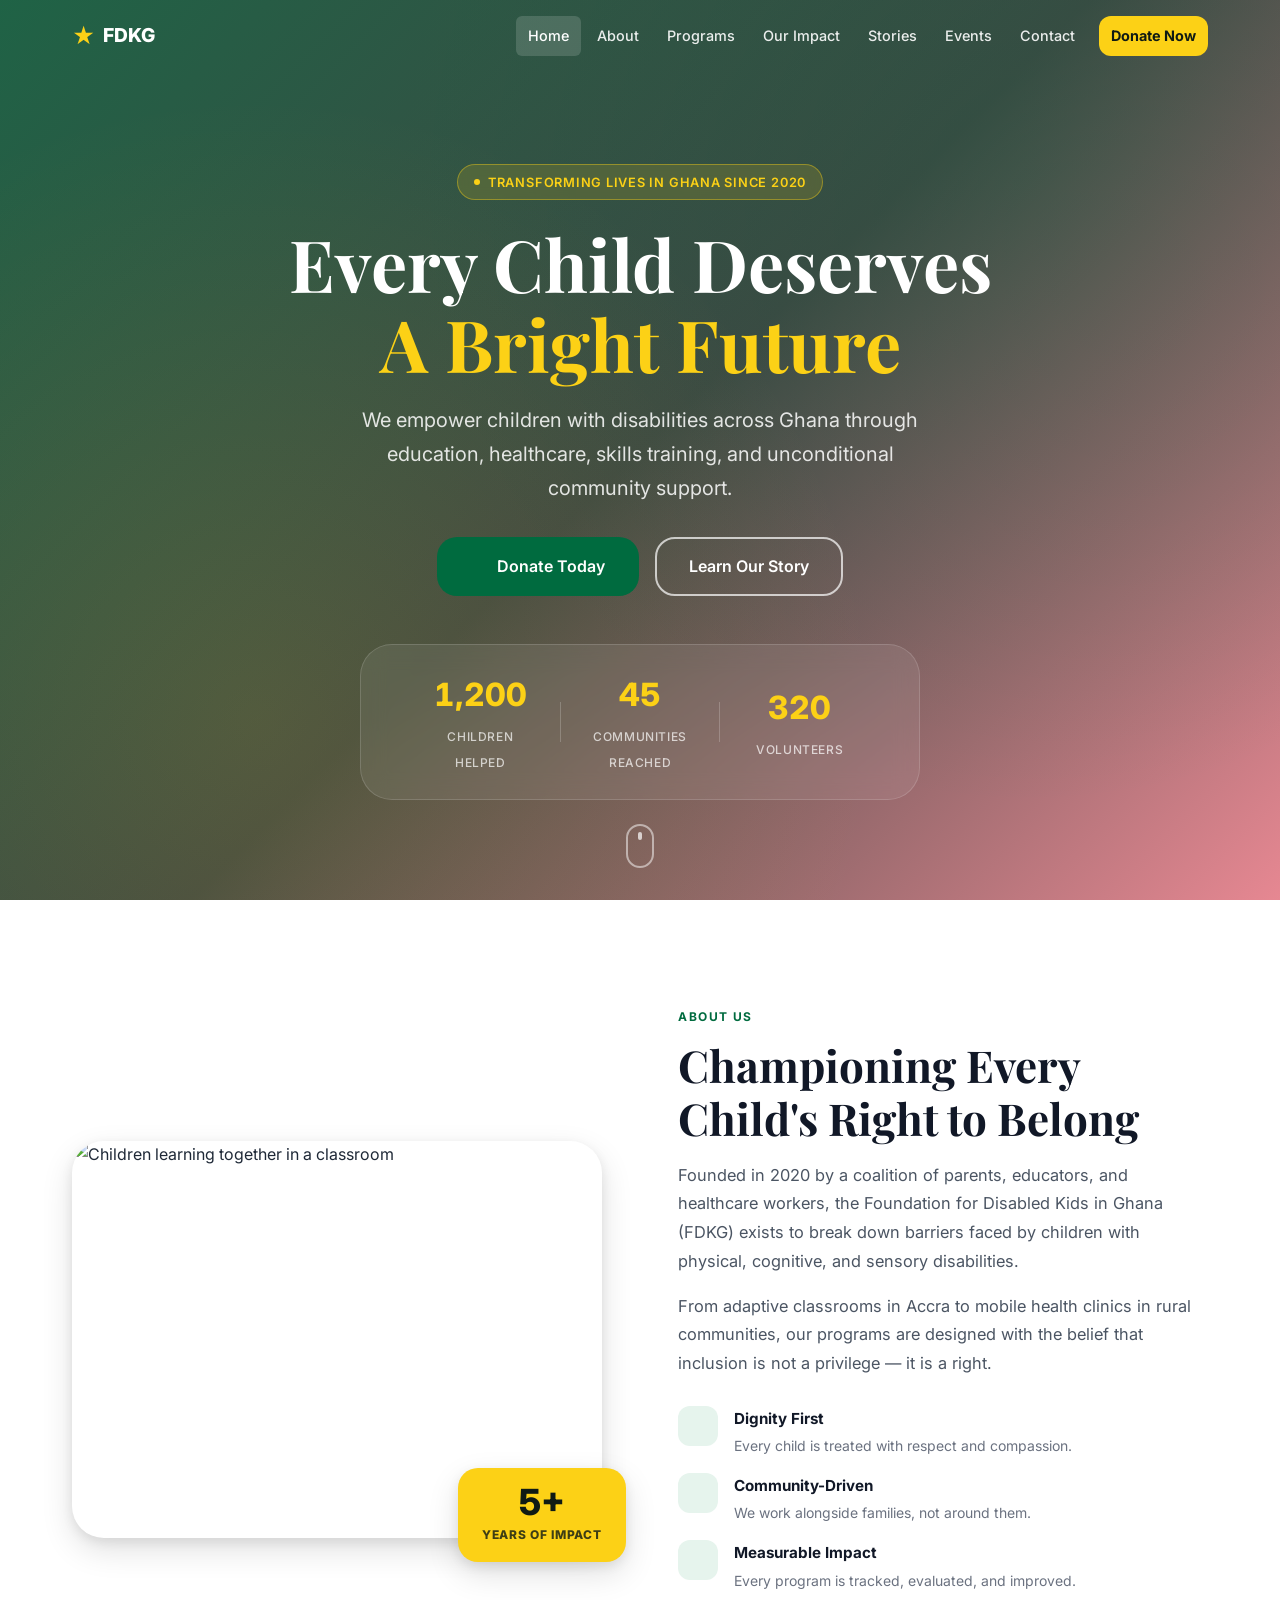
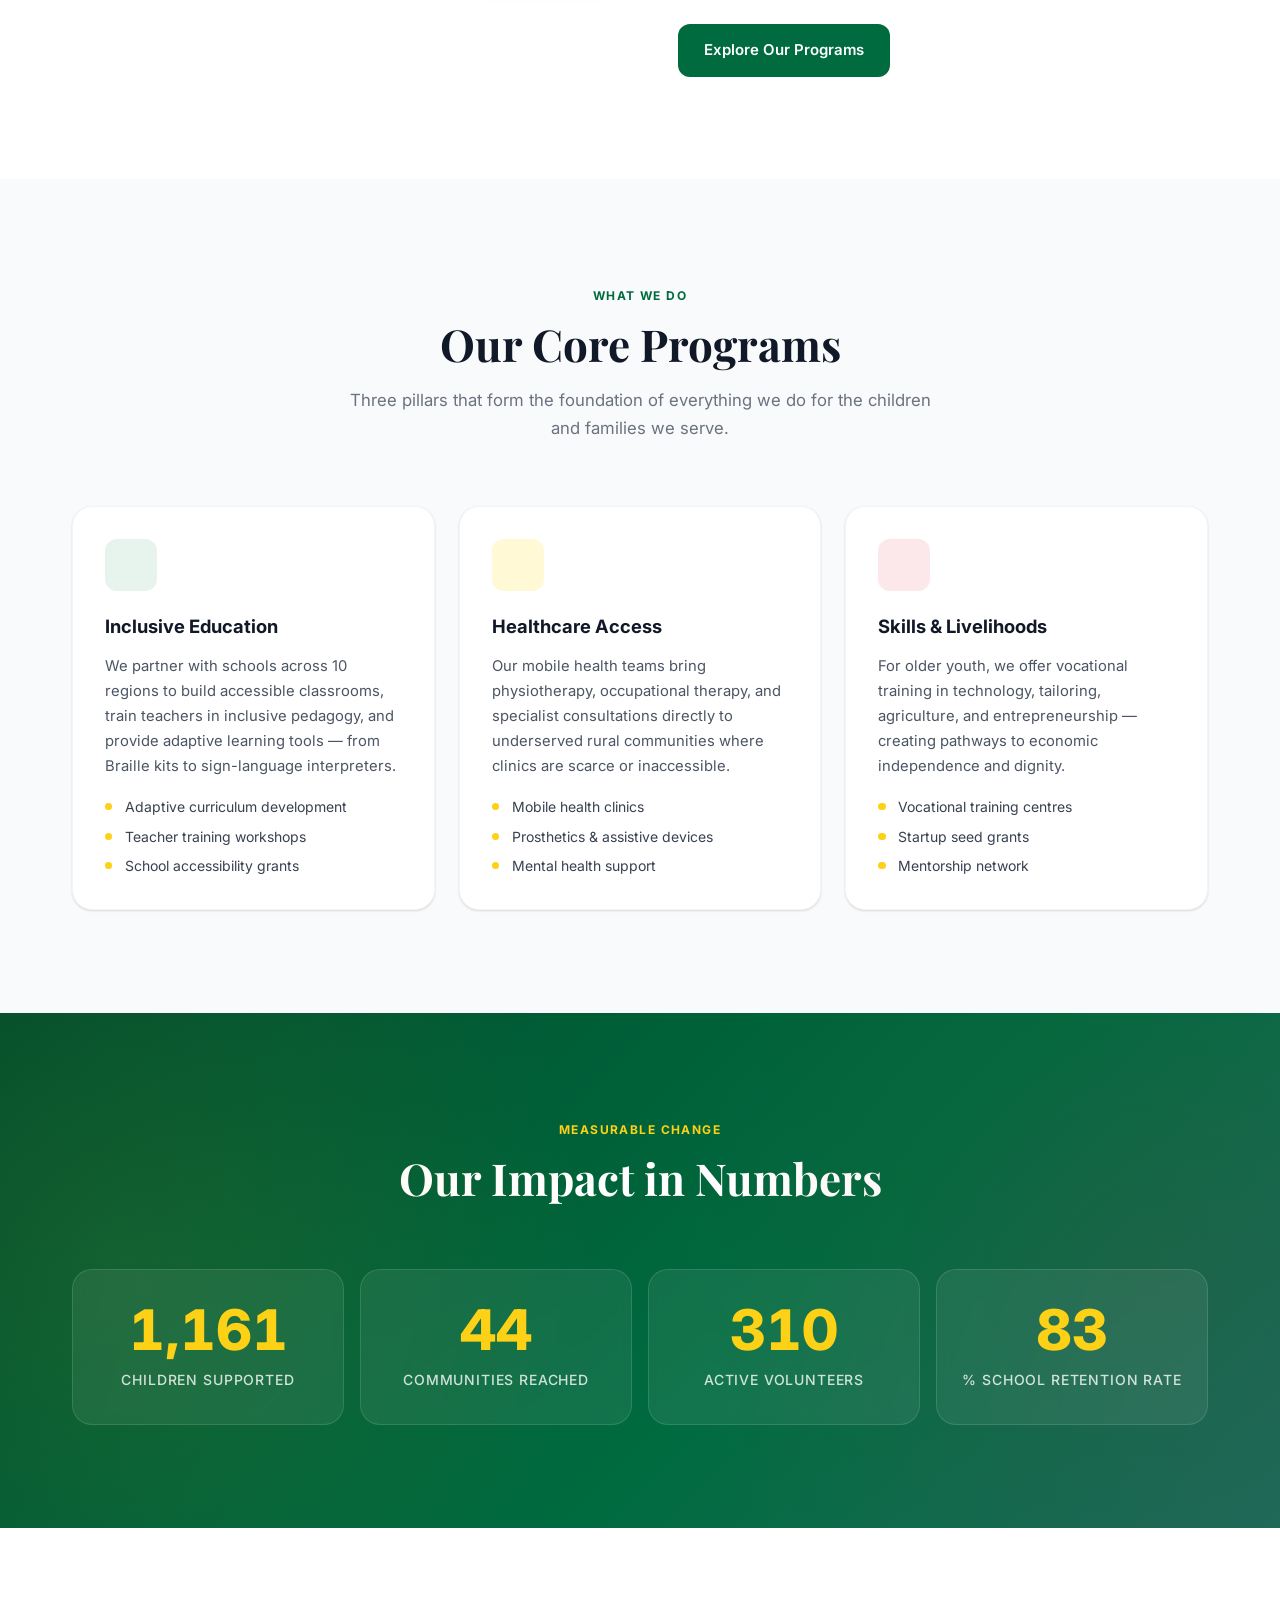
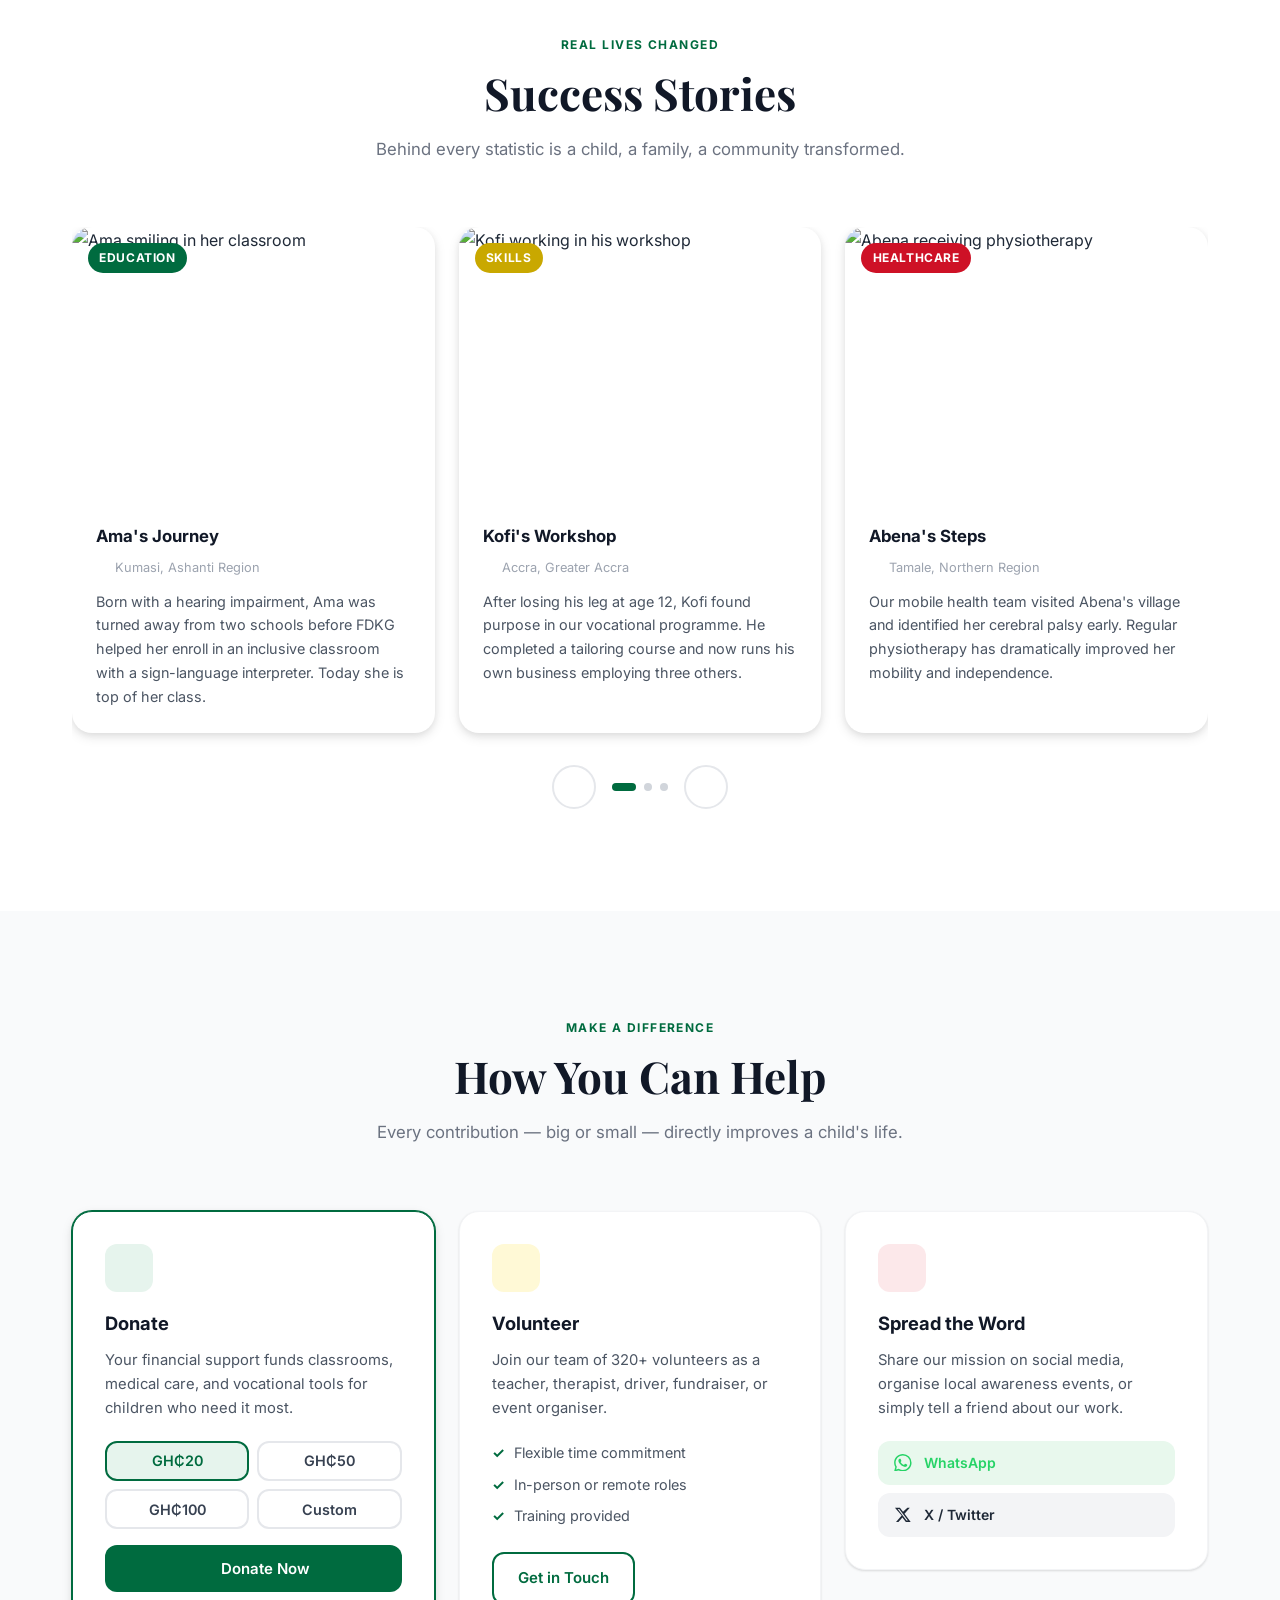
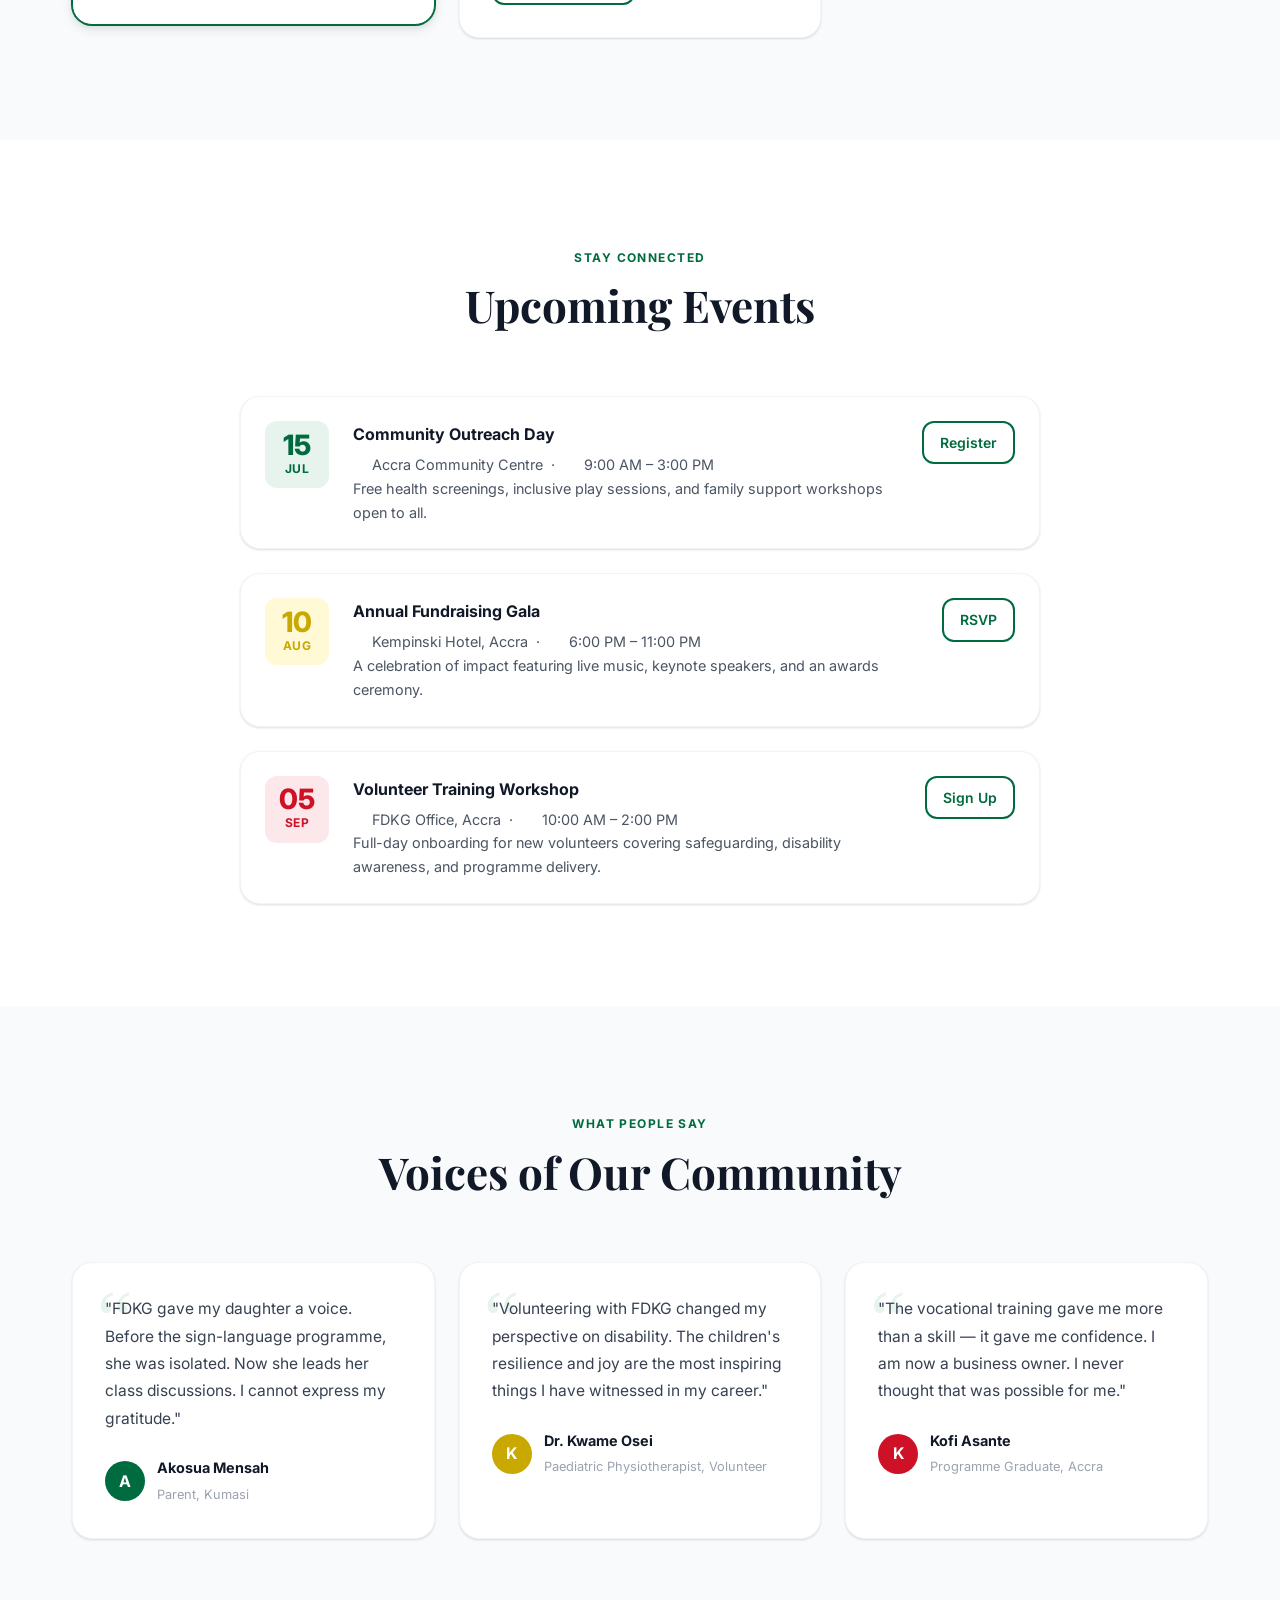
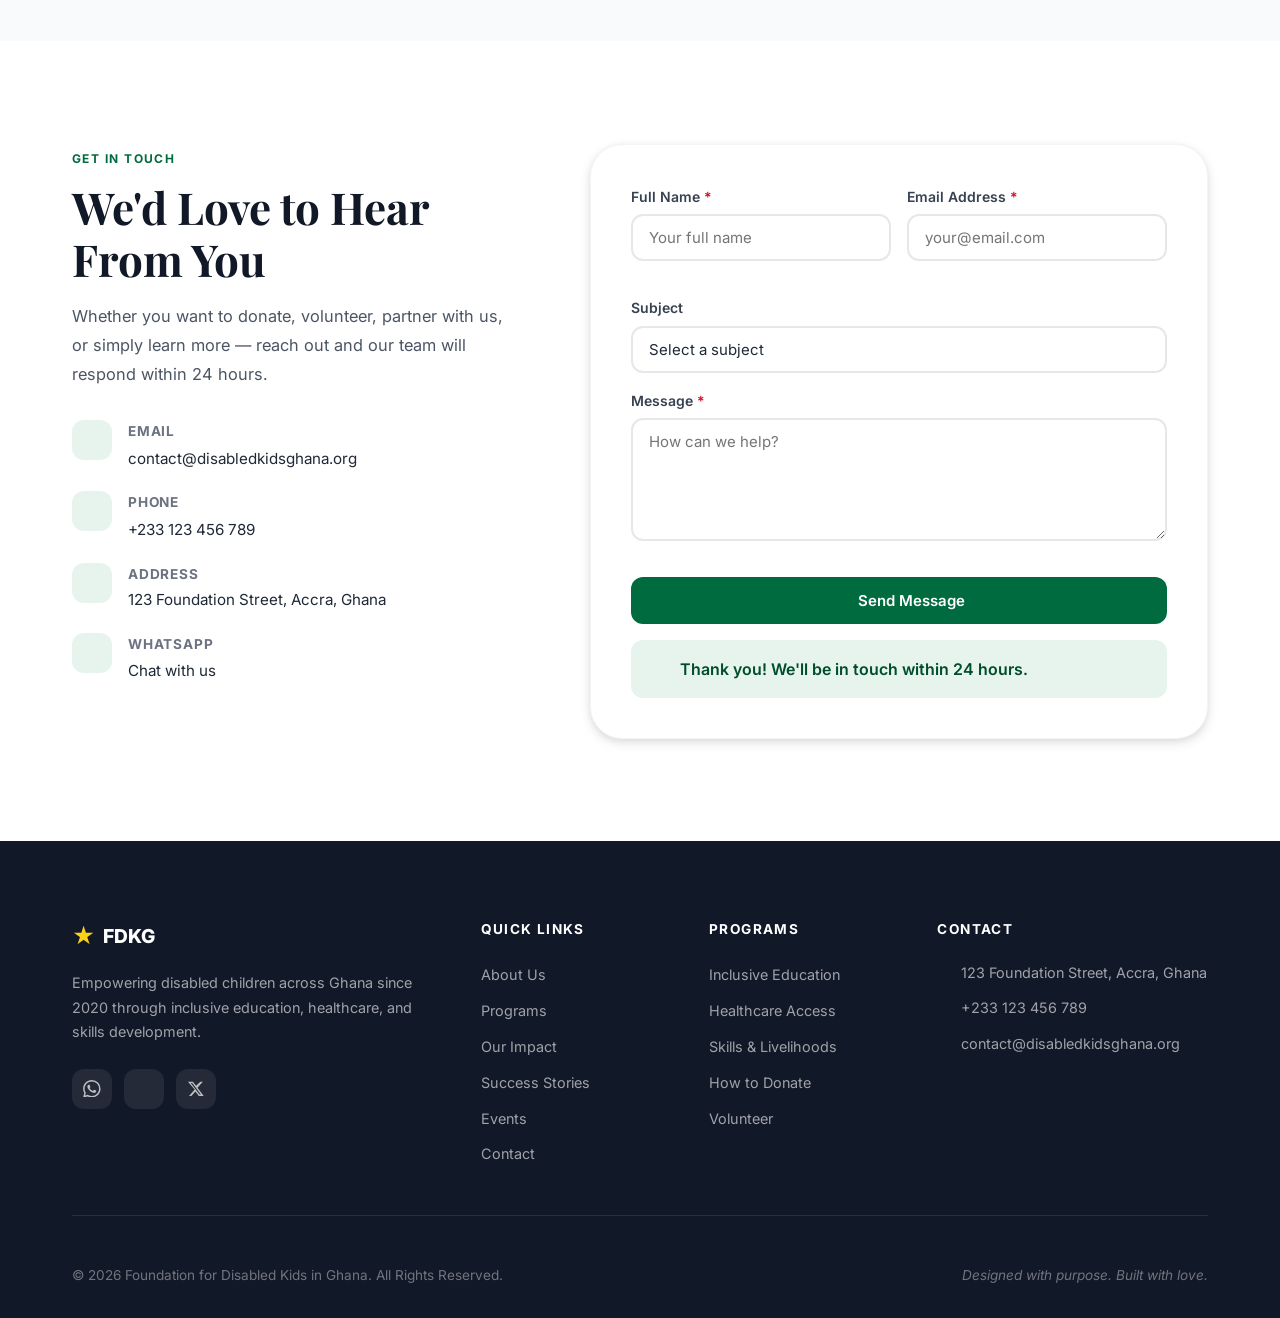
==== index.html @ 9c1bcc07 "Complete website rebuild — modern, accessible, production-ready Full redesign of the Foundation for " ====
<!DOCTYPE html>
<html lang="en">
<head>
  <meta charset="UTF-8" />
  <meta name="viewport" content="width=device-width, initial-scale=1.0" />
  <meta name="description" content="Foundation for Disabled Kids in Ghana — empowering children with disabilities through education, healthcare, and skills development." />
  <meta name="theme-color" content="#006b3f" />
  <title>Foundation for Disabled Kids in Ghana</title>

  <!-- Open Graph -->
  <meta property="og:title" content="Foundation for Disabled Kids in Ghana" />
  <meta property="og:description" content="Empowering children with disabilities through education, healthcare, and community support." />
  <meta property="og:type" content="website" />

  <!-- Google Fonts -->
  <link rel="preconnect" href="https://fonts.googleapis.com" />
  <link rel="preconnect" href="https://fonts.gstatic.com" crossorigin />
  <link href="https://fonts.googleapis.com/css2?family=Inter:wght@300;400;500;600;700&family=Playfair+Display:wght@600;700&display=swap" rel="stylesheet" />

  <!-- Lucide Icons (CDN) -->
  <script src="https://unpkg.com/lucide@latest/dist/umd/lucide.js" defer></script>

  <link rel="stylesheet" href="css/style.css" />
</head>
<body>

  <!-- Skip to content for accessibility -->
  <a href="#main-content" class="skip-link">Skip to main content</a>

  <!-- ============================================================
       NAVBAR
  ============================================================ -->
  <header class="navbar" id="navbar" role="banner">
    <div class="nav-container">
      <a href="#home" class="nav-logo" aria-label="Foundation for Disabled Kids in Ghana — home">
        <span class="logo-icon" aria-hidden="true">&#9733;</span>
        <span class="logo-text">FDKG</span>
      </a>

      <nav class="nav-links" id="nav-links" role="navigation" aria-label="Main navigation">
        <a href="#home" class="nav-link active">Home</a>
        <a href="#about" class="nav-link">About</a>
        <a href="#programs" class="nav-link">Programs</a>
        <a href="#impact" class="nav-link">Our Impact</a>
        <a href="#stories" class="nav-link">Stories</a>
        <a href="#events" class="nav-link">Events</a>
        <a href="#contact" class="nav-link">Contact</a>
        <a href="#donate" class="nav-link nav-cta">Donate Now</a>
      </nav>

      <button class="hamburger" id="hamburger" aria-label="Toggle navigation menu" aria-expanded="false" aria-controls="nav-links">
        <span class="bar"></span>
        <span class="bar"></span>
        <span class="bar"></span>
      </button>
    </div>
  </header>

  <main id="main-content">

    <!-- ============================================================
         HERO
    ============================================================ -->
    <section class="hero" id="home" aria-label="Hero section">
      <div class="hero-bg" aria-hidden="true">
        <div class="hero-overlay"></div>
        <div class="hero-pattern"></div>
      </div>
      <div class="hero-content">
        <div class="hero-badge">
          <span class="badge-dot"></span>
          Transforming Lives in Ghana Since 2020
        </div>
        <h1 class="hero-title">
          Every Child Deserves<br />
          <span class="hero-title-accent">A Bright Future</span>
        </h1>
        <p class="hero-subtitle">
          We empower children with disabilities across Ghana through education,
          healthcare, skills training, and unconditional community support.
        </p>
        <div class="hero-actions">
          <a href="#donate" class="btn btn-primary btn-lg">
            <i data-lucide="heart" aria-hidden="true"></i>
            Donate Today
          </a>
          <a href="#about" class="btn btn-outline-white btn-lg">
            Learn Our Story
          </a>
        </div>
        <div class="hero-stats" role="list" aria-label="Foundation statistics">
          <div class="hero-stat" role="listitem">
            <strong class="stat-num" data-target="1200">0</strong>
            <span>Children Helped</span>
          </div>
          <div class="hero-stat-divider" aria-hidden="true"></div>
          <div class="hero-stat" role="listitem">
            <strong class="stat-num" data-target="45">0</strong>
            <span>Communities Reached</span>
          </div>
          <div class="hero-stat-divider" aria-hidden="true"></div>
          <div class="hero-stat" role="listitem">
            <strong class="stat-num" data-target="320">0</strong>
            <span>Volunteers</span>
          </div>
        </div>
      </div>
      <a href="#about" class="scroll-down" aria-label="Scroll down">
        <span class="scroll-down-icon" aria-hidden="true"></span>
      </a>
    </section>

    <!-- ============================================================
         ABOUT
    ============================================================ -->
    <section class="section" id="about" aria-labelledby="about-heading">
      <div class="container">
        <div class="about-grid">
          <div class="about-visual reveal-left">
            <div class="about-img-wrapper">
              <img
                src="https://images.unsplash.com/photo-1516627145497-ae6968895b74?w=600&auto=format&fit=crop&q=80"
                alt="Children learning together in a classroom"
                class="about-img"
                loading="lazy"
              />
              <div class="about-badge-card">
                <span class="badge-number">5+</span>
                <span class="badge-label">Years of Impact</span>
              </div>
            </div>
          </div>
          <div class="about-text reveal-right">
            <div class="section-label">About Us</div>
            <h2 class="section-title" id="about-heading">
              Championing Every Child's Right to Belong
            </h2>
            <p class="section-body">
              Founded in 2020 by a coalition of parents, educators, and healthcare workers, the
              Foundation for Disabled Kids in Ghana (FDKG) exists to break down barriers faced
              by children with physical, cognitive, and sensory disabilities.
            </p>
            <p class="section-body">
              From adaptive classrooms in Accra to mobile health clinics in rural communities,
              our programs are designed with the belief that inclusion is not a privilege — it
              is a right.
            </p>
            <div class="values-list">
              <div class="value-item">
                <span class="value-icon" aria-hidden="true">
                  <i data-lucide="shield-check"></i>
                </span>
                <div>
                  <strong>Dignity First</strong>
                  <p>Every child is treated with respect and compassion.</p>
                </div>
              </div>
              <div class="value-item">
                <span class="value-icon" aria-hidden="true">
                  <i data-lucide="users"></i>
                </span>
                <div>
                  <strong>Community-Driven</strong>
                  <p>We work alongside families, not around them.</p>
                </div>
              </div>
              <div class="value-item">
                <span class="value-icon" aria-hidden="true">
                  <i data-lucide="trending-up"></i>
                </span>
                <div>
                  <strong>Measurable Impact</strong>
                  <p>Every program is tracked, evaluated, and improved.</p>
                </div>
              </div>
            </div>
            <a href="#programs" class="btn btn-primary">Explore Our Programs</a>
          </div>
        </div>
      </div>
    </section>

    <!-- ============================================================
         PROGRAMS
    ============================================================ -->
    <section class="section section-alt" id="programs" aria-labelledby="programs-heading">
      <div class="container">
        <div class="section-header">
          <div class="section-label">What We Do</div>
          <h2 class="section-title" id="programs-heading">Our Core Programs</h2>
          <p class="section-subtitle">
            Three pillars that form the foundation of everything we do for the children and families we serve.
          </p>
        </div>
        <div class="programs-grid">
          <article class="program-card reveal-up" aria-labelledby="prog-1-title">
            <div class="program-icon" aria-hidden="true">
              <i data-lucide="book-open"></i>
            </div>
            <h3 class="program-title" id="prog-1-title">Inclusive Education</h3>
            <p class="program-desc">
              We partner with schools across 10 regions to build accessible classrooms, train
              teachers in inclusive pedagogy, and provide adaptive learning tools — from Braille
              kits to sign-language interpreters.
            </p>
            <ul class="program-highlights">
              <li>Adaptive curriculum development</li>
              <li>Teacher training workshops</li>
              <li>School accessibility grants</li>
            </ul>
          </article>
          <article class="program-card reveal-up" style="--delay:0.15s" aria-labelledby="prog-2-title">
            <div class="program-icon program-icon--gold" aria-hidden="true">
              <i data-lucide="heart-pulse"></i>
            </div>
            <h3 class="program-title" id="prog-2-title">Healthcare Access</h3>
            <p class="program-desc">
              Our mobile health teams bring physiotherapy, occupational therapy, and specialist
              consultations directly to underserved rural communities where clinics are scarce
              or inaccessible.
            </p>
            <ul class="program-highlights">
              <li>Mobile health clinics</li>
              <li>Prosthetics & assistive devices</li>
              <li>Mental health support</li>
            </ul>
          </article>
          <article class="program-card reveal-up" style="--delay:0.3s" aria-labelledby="prog-3-title">
            <div class="program-icon program-icon--red" aria-hidden="true">
              <i data-lucide="wrench"></i>
            </div>
            <h3 class="program-title" id="prog-3-title">Skills & Livelihoods</h3>
            <p class="program-desc">
              For older youth, we offer vocational training in technology, tailoring, agriculture,
              and entrepreneurship — creating pathways to economic independence and dignity.
            </p>
            <ul class="program-highlights">
              <li>Vocational training centres</li>
              <li>Startup seed grants</li>
              <li>Mentorship network</li>
            </ul>
          </article>
        </div>
      </div>
    </section>

    <!-- ============================================================
         IMPACT STATS
    ============================================================ -->
    <section class="impact-band" id="impact" aria-labelledby="impact-heading">
      <div class="container">
        <div class="section-header section-header--light">
          <div class="section-label section-label--light">Measurable Change</div>
          <h2 class="section-title section-title--white" id="impact-heading">Our Impact in Numbers</h2>
        </div>
        <div class="impact-grid">
          <div class="impact-item reveal-up">
            <span class="impact-num counter" data-target="1200">0</span>
            <span class="impact-label">Children Supported</span>
          </div>
          <div class="impact-item reveal-up" style="--delay:0.1s">
            <span class="impact-num counter" data-target="45">0</span>
            <span class="impact-label">Communities Reached</span>
          </div>
          <div class="impact-item reveal-up" style="--delay:0.2s">
            <span class="impact-num counter" data-target="320">0</span>
            <span class="impact-label">Active Volunteers</span>
          </div>
          <div class="impact-item reveal-up" style="--delay:0.3s">
            <span class="impact-num counter" data-target="86">0</span>
            <span class="impact-label">% School Retention Rate</span>
          </div>
        </div>
      </div>
    </section>

    <!-- ============================================================
         SUCCESS STORIES
    ============================================================ -->
    <section class="section" id="stories" aria-labelledby="stories-heading">
      <div class="container">
        <div class="section-header">
          <div class="section-label">Real Lives Changed</div>
          <h2 class="section-title" id="stories-heading">Success Stories</h2>
          <p class="section-subtitle">
            Behind every statistic is a child, a family, a community transformed.
          </p>
        </div>
        <div class="stories-carousel" role="region" aria-label="Success stories carousel">
          <div class="stories-track" id="storiesTrack">
            <article class="story-card" aria-labelledby="story-1-name">
              <div class="story-img-wrapper">
                <img
                  src="https://images.unsplash.com/photo-1488521787991-ed7bbaae773c?w=400&auto=format&fit=crop&q=80"
                  alt="Ama smiling in her classroom"
                  loading="lazy"
                />
                <div class="story-tag">Education</div>
              </div>
              <div class="story-body">
                <h3 class="story-name" id="story-1-name">Ama's Journey</h3>
                <p class="story-location">
                  <i data-lucide="map-pin" aria-hidden="true"></i> Kumasi, Ashanti Region
                </p>
                <p class="story-text">
                  Born with a hearing impairment, Ama was turned away from two schools before
                  FDKG helped her enroll in an inclusive classroom with a sign-language
                  interpreter. Today she is top of her class.
                </p>
              </div>
            </article>
            <article class="story-card" aria-labelledby="story-2-name">
              <div class="story-img-wrapper">
                <img
                  src="https://images.unsplash.com/photo-1529390079861-591de354faf5?w=400&auto=format&fit=crop&q=80"
                  alt="Kofi working in his workshop"
                  loading="lazy"
                />
                <div class="story-tag story-tag--gold">Skills</div>
              </div>
              <div class="story-body">
                <h3 class="story-name" id="story-2-name">Kofi's Workshop</h3>
                <p class="story-location">
                  <i data-lucide="map-pin" aria-hidden="true"></i> Accra, Greater Accra
                </p>
                <p class="story-text">
                  After losing his leg at age 12, Kofi found purpose in our vocational programme.
                  He completed a tailoring course and now runs his own business employing three others.
                </p>
              </div>
            </article>
            <article class="story-card" aria-labelledby="story-3-name">
              <div class="story-img-wrapper">
                <img
                  src="https://images.unsplash.com/photo-1597524678053-5b1df5d1c9e1?w=400&auto=format&fit=crop&q=80"
                  alt="Abena receiving physiotherapy"
                  loading="lazy"
                />
                <div class="story-tag story-tag--red">Healthcare</div>
              </div>
              <div class="story-body">
                <h3 class="story-name" id="story-3-name">Abena's Steps</h3>
                <p class="story-location">
                  <i data-lucide="map-pin" aria-hidden="true"></i> Tamale, Northern Region
                </p>
                <p class="story-text">
                  Our mobile health team visited Abena's village and identified her cerebral palsy
                  early. Regular physiotherapy has dramatically improved her mobility and independence.
                </p>
              </div>
            </article>
          </div>
          <div class="carousel-controls">
            <button class="carousel-btn" id="storyPrev" aria-label="Previous story">
              <i data-lucide="chevron-left" aria-hidden="true"></i>
            </button>
            <div class="carousel-dots" id="carouselDots" role="tablist" aria-label="Story navigation">
              <button class="dot active" role="tab" aria-selected="true" aria-label="Story 1"></button>
              <button class="dot" role="tab" aria-selected="false" aria-label="Story 2"></button>
              <button class="dot" role="tab" aria-selected="false" aria-label="Story 3"></button>
            </div>
            <button class="carousel-btn" id="storyNext" aria-label="Next story">
              <i data-lucide="chevron-right" aria-hidden="true"></i>
            </button>
          </div>
        </div>
      </div>
    </section>

    <!-- ============================================================
         HOW TO HELP / DONATE
    ============================================================ -->
    <section class="section section-alt" id="donate" aria-labelledby="donate-heading">
      <div class="container">
        <div class="section-header">
          <div class="section-label">Make a Difference</div>
          <h2 class="section-title" id="donate-heading">How You Can Help</h2>
          <p class="section-subtitle">
            Every contribution — big or small — directly improves a child's life.
          </p>
        </div>
        <div class="help-grid">
          <div class="help-card help-card--featured reveal-up" aria-labelledby="help-1-title">
            <div class="help-card-icon" aria-hidden="true">
              <i data-lucide="credit-card"></i>
            </div>
            <h3 id="help-1-title">Donate</h3>
            <p>Your financial support funds classrooms, medical care, and vocational tools for children who need it most.</p>
            <div class="donation-amounts">
              <button class="amount-btn active" data-amount="20">GH₵20</button>
              <button class="amount-btn" data-amount="50">GH₵50</button>
              <button class="amount-btn" data-amount="100">GH₵100</button>
              <button class="amount-btn" data-amount="custom">Custom</button>
            </div>
            <div class="custom-amount-wrapper" id="customAmountWrapper" hidden>
              <label for="customAmount" class="sr-only">Enter custom amount in Ghana Cedis</label>
              <input type="number" id="customAmount" placeholder="Enter amount (GH₵)" min="1" />
            </div>
            <button class="btn btn-primary btn-block" id="donateBtn" onclick="openDonateModal()">
              <i data-lucide="heart" aria-hidden="true"></i>
              Donate Now
            </button>
          </div>
          <div class="help-card reveal-up" style="--delay:0.15s" aria-labelledby="help-2-title">
            <div class="help-card-icon help-card-icon--gold" aria-hidden="true">
              <i data-lucide="hands-helping"></i>
            </div>
            <h3 id="help-2-title">Volunteer</h3>
            <p>Join our team of 320+ volunteers as a teacher, therapist, driver, fundraiser, or event organiser.</p>
            <ul class="help-list">
              <li>Flexible time commitment</li>
              <li>In-person or remote roles</li>
              <li>Training provided</li>
            </ul>
            <a href="#contact" class="btn btn-outline">Get in Touch</a>
          </div>
          <div class="help-card reveal-up" style="--delay:0.3s" aria-labelledby="help-3-title">
            <div class="help-card-icon help-card-icon--red" aria-hidden="true">
              <i data-lucide="share-2"></i>
            </div>
            <h3 id="help-3-title">Spread the Word</h3>
            <p>Share our mission on social media, organise local awareness events, or simply tell a friend about our work.</p>
            <div class="social-share">
              <a href="https://wa.me/?text=Support%20FDKG%20-%20Foundation%20for%20Disabled%20Kids%20in%20Ghana" target="_blank" rel="noopener noreferrer" class="share-btn share-btn--whatsapp" aria-label="Share on WhatsApp">
                <svg viewBox="0 0 24 24" fill="currentColor" aria-hidden="true"><path d="M17.472 14.382c-.297-.149-1.758-.867-2.03-.967-.273-.099-.471-.148-.67.15-.197.297-.767.966-.94 1.164-.173.199-.347.223-.644.075-.297-.15-1.255-.463-2.39-1.475-.883-.788-1.48-1.761-1.653-2.059-.173-.297-.018-.458.13-.606.134-.133.298-.347.446-.52.149-.174.198-.298.298-.497.099-.198.05-.371-.025-.52-.075-.149-.669-1.612-.916-2.207-.242-.579-.487-.5-.669-.51-.173-.008-.371-.01-.57-.01-.198 0-.52.074-.792.372-.272.297-1.04 1.016-1.04 2.479 0 1.462 1.065 2.875 1.213 3.074.149.198 2.096 3.2 5.077 4.487.709.306 1.262.489 1.694.625.712.227 1.36.195 1.871.118.571-.085 1.758-.719 2.006-1.413.248-.694.248-1.289.173-1.413-.074-.124-.272-.198-.57-.347m-5.421 7.403h-.004a9.87 9.87 0 01-5.031-1.378l-.361-.214-3.741.982.998-3.648-.235-.374a9.86 9.86 0 01-1.51-5.26c.001-5.45 4.436-9.884 9.888-9.884 2.64 0 5.122 1.03 6.988 2.898a9.825 9.825 0 012.893 6.994c-.003 5.45-4.437 9.884-9.885 9.884m8.413-18.297A11.815 11.815 0 0012.05 0C5.495 0 .16 5.335.157 11.892c0 2.096.547 4.142 1.588 5.945L.057 24l6.305-1.654a11.882 11.882 0 005.683 1.448h.005c6.554 0 11.89-5.335 11.893-11.893a11.821 11.821 0 00-3.48-8.413z"/></svg>
                WhatsApp
              </a>
              <a href="https://twitter.com/intent/tweet?text=Support%20the%20Foundation%20for%20Disabled%20Kids%20in%20Ghana%20%23FDKG" target="_blank" rel="noopener noreferrer" class="share-btn share-btn--twitter" aria-label="Share on X (Twitter)">
                <svg viewBox="0 0 24 24" fill="currentColor" aria-hidden="true"><path d="M18.244 2.25h3.308l-7.227 8.26 8.502 11.24H16.17l-4.714-6.231-5.401 6.231H2.744l7.73-8.835L1.254 2.25H8.08l4.253 5.622zm-1.161 17.52h1.833L7.084 4.126H5.117z"/></svg>
                X / Twitter
              </a>
            </div>
          </div>
        </div>
      </div>
    </section>

    <!-- ============================================================
         EVENTS
    ============================================================ -->
    <section class="section" id="events" aria-labelledby="events-heading">
      <div class="container">
        <div class="section-header">
          <div class="section-label">Stay Connected</div>
          <h2 class="section-title" id="events-heading">Upcoming Events</h2>
        </div>
        <div class="events-list" role="list">
          <article class="event-item reveal-up" role="listitem" aria-labelledby="event-1-title">
            <div class="event-date" aria-label="July 15, 2025">
              <span class="event-day">15</span>
              <span class="event-month">Jul</span>
            </div>
            <div class="event-body">
              <h3 class="event-title" id="event-1-title">Community Outreach Day</h3>
              <p class="event-meta">
                <i data-lucide="map-pin" aria-hidden="true"></i> Accra Community Centre &nbsp;·&nbsp;
                <i data-lucide="clock" aria-hidden="true"></i> 9:00 AM – 3:00 PM
              </p>
              <p>Free health screenings, inclusive play sessions, and family support workshops open to all.</p>
            </div>
            <a href="#contact" class="btn btn-outline btn-sm">Register</a>
          </article>
          <article class="event-item reveal-up" style="--delay:0.15s" role="listitem" aria-labelledby="event-2-title">
            <div class="event-date event-date--gold" aria-label="August 10, 2025">
              <span class="event-day">10</span>
              <span class="event-month">Aug</span>
            </div>
            <div class="event-body">
              <h3 class="event-title" id="event-2-title">Annual Fundraising Gala</h3>
              <p class="event-meta">
                <i data-lucide="map-pin" aria-hidden="true"></i> Kempinski Hotel, Accra &nbsp;·&nbsp;
                <i data-lucide="clock" aria-hidden="true"></i> 6:00 PM – 11:00 PM
              </p>
              <p>A celebration of impact featuring live music, keynote speakers, and an awards ceremony.</p>
            </div>
            <a href="#contact" class="btn btn-outline btn-sm">RSVP</a>
          </article>
          <article class="event-item reveal-up" style="--delay:0.3s" role="listitem" aria-labelledby="event-3-title">
            <div class="event-date event-date--red" aria-label="September 5, 2025">
              <span class="event-day">05</span>
              <span class="event-month">Sep</span>
            </div>
            <div class="event-body">
              <h3 class="event-title" id="event-3-title">Volunteer Training Workshop</h3>
              <p class="event-meta">
                <i data-lucide="map-pin" aria-hidden="true"></i> FDKG Office, Accra &nbsp;·&nbsp;
                <i data-lucide="clock" aria-hidden="true"></i> 10:00 AM – 2:00 PM
              </p>
              <p>Full-day onboarding for new volunteers covering safeguarding, disability awareness, and programme delivery.</p>
            </div>
            <a href="#contact" class="btn btn-outline btn-sm">Sign Up</a>
          </article>
        </div>
      </div>
    </section>

    <!-- ============================================================
         TESTIMONIALS
    ============================================================ -->
    <section class="section section-alt" aria-labelledby="testimonials-heading">
      <div class="container">
        <div class="section-header">
          <div class="section-label">What People Say</div>
          <h2 class="section-title" id="testimonials-heading">Voices of Our Community</h2>
        </div>
        <div class="testimonials-grid">
          <blockquote class="testimonial-card reveal-up">
            <p class="testimonial-text">
              "FDKG gave my daughter a voice. Before the sign-language programme, she was isolated.
              Now she leads her class discussions. I cannot express my gratitude."
            </p>
            <footer class="testimonial-author">
              <div class="author-avatar" aria-hidden="true">A</div>
              <div>
                <strong>Akosua Mensah</strong>
                <span>Parent, Kumasi</span>
              </div>
            </footer>
          </blockquote>
          <blockquote class="testimonial-card reveal-up" style="--delay:0.15s">
            <p class="testimonial-text">
              "Volunteering with FDKG changed my perspective on disability. The children's resilience
              and joy are the most inspiring things I have witnessed in my career."
            </p>
            <footer class="testimonial-author">
              <div class="author-avatar author-avatar--gold" aria-hidden="true">K</div>
              <div>
                <strong>Dr. Kwame Osei</strong>
                <span>Paediatric Physiotherapist, Volunteer</span>
              </div>
            </footer>
          </blockquote>
          <blockquote class="testimonial-card reveal-up" style="--delay:0.3s">
            <p class="testimonial-text">
              "The vocational training gave me more than a skill — it gave me confidence.
              I am now a business owner. I never thought that was possible for me."
            </p>
            <footer class="testimonial-author">
              <div class="author-avatar author-avatar--red" aria-hidden="true">K</div>
              <div>
                <strong>Kofi Asante</strong>
                <span>Programme Graduate, Accra</span>
              </div>
            </footer>
          </blockquote>
        </div>
      </div>
    </section>

    <!-- ============================================================
         CONTACT
    ============================================================ -->
    <section class="section" id="contact" aria-labelledby="contact-heading">
      <div class="container">
        <div class="contact-grid">
          <div class="contact-info reveal-left">
            <div class="section-label">Get in Touch</div>
            <h2 class="section-title" id="contact-heading">We'd Love to Hear From You</h2>
            <p class="section-body">
              Whether you want to donate, volunteer, partner with us, or simply learn more —
              reach out and our team will respond within 24 hours.
            </p>
            <div class="contact-details">
              <div class="contact-item">
                <span class="contact-icon" aria-hidden="true"><i data-lucide="mail"></i></span>
                <div>
                  <strong>Email</strong>
                  <a href="mailto:contact@disabledkidsghana.org">contact@disabledkidsghana.org</a>
                </div>
              </div>
              <div class="contact-item">
                <span class="contact-icon" aria-hidden="true"><i data-lucide="phone"></i></span>
                <div>
                  <strong>Phone</strong>
                  <a href="tel:+233123456789">+233 123 456 789</a>
                </div>
              </div>
              <div class="contact-item">
                <span class="contact-icon" aria-hidden="true"><i data-lucide="map-pin"></i></span>
                <div>
                  <strong>Address</strong>
                  <address>123 Foundation Street, Accra, Ghana</address>
                </div>
              </div>
              <div class="contact-item">
                <span class="contact-icon" aria-hidden="true"><i data-lucide="message-circle"></i></span>
                <div>
                  <strong>WhatsApp</strong>
                  <a href="https://wa.me/233123456789" target="_blank" rel="noopener noreferrer">Chat with us</a>
                </div>
              </div>
            </div>
          </div>
          <div class="contact-form-wrapper reveal-right">
            <form class="contact-form" id="contactForm" novalidate aria-label="Contact form">
              <div class="form-row">
                <div class="form-group">
                  <label for="contactName">Full Name <span aria-hidden="true">*</span></label>
                  <input
                    type="text" id="contactName" name="name"
                    placeholder="Your full name"
                    required autocomplete="name"
                    aria-required="true"
                  />
                  <span class="field-error" id="nameError" role="alert" aria-live="polite"></span>
                </div>
                <div class="form-group">
                  <label for="contactEmail">Email Address <span aria-hidden="true">*</span></label>
                  <input
                    type="email" id="contactEmail" name="email"
                    placeholder="your@email.com"
                    required autocomplete="email"
                    aria-required="true"
                  />
                  <span class="field-error" id="emailError" role="alert" aria-live="polite"></span>
                </div>
              </div>
              <div class="form-group">
                <label for="contactSubject">Subject</label>
                <select id="contactSubject" name="subject">
                  <option value="">Select a subject</option>
                  <option value="donate">I want to donate</option>
                  <option value="volunteer">I want to volunteer</option>
                  <option value="partner">Partnership inquiry</option>
                  <option value="media">Media / Press</option>
                  <option value="other">Other</option>
                </select>
              </div>
              <div class="form-group">
                <label for="contactMessage">Message <span aria-hidden="true">*</span></label>
                <textarea
                  id="contactMessage" name="message"
                  placeholder="How can we help?"
                  rows="5"
                  required
                  aria-required="true"
                ></textarea>
                <span class="field-error" id="messageError" role="alert" aria-live="polite"></span>
              </div>
              <button type="submit" class="btn btn-primary btn-block" id="contactSubmit">
                <i data-lucide="send" aria-hidden="true"></i>
                Send Message
              </button>
              <div class="form-success" id="formSuccess" role="alert" aria-live="polite" hidden>
                <i data-lucide="check-circle" aria-hidden="true"></i>
                Thank you! We'll be in touch within 24 hours.
              </div>
            </form>
          </div>
        </div>
      </div>
    </section>

  </main>

  <!-- ============================================================
       FOOTER
  ============================================================ -->
  <footer class="footer" role="contentinfo">
    <div class="container">
      <div class="footer-grid">
        <div class="footer-brand">
          <a href="#home" class="nav-logo" aria-label="Foundation for Disabled Kids in Ghana">
            <span class="logo-icon" aria-hidden="true">&#9733;</span>
            <span class="logo-text">FDKG</span>
          </a>
          <p>Empowering disabled children across Ghana since 2020 through inclusive education, healthcare, and skills development.</p>
          <div class="footer-social">
            <a href="https://wa.me/233123456789" target="_blank" rel="noopener noreferrer" aria-label="Contact us on WhatsApp">
              <svg viewBox="0 0 24 24" fill="currentColor" aria-hidden="true"><path d="M17.472 14.382c-.297-.149-1.758-.867-2.03-.967-.273-.099-.471-.148-.67.15-.197.297-.767.966-.94 1.164-.173.199-.347.223-.644.075-.297-.15-1.255-.463-2.39-1.475-.883-.788-1.48-1.761-1.653-2.059-.173-.297-.018-.458.13-.606.134-.133.298-.347.446-.52.149-.174.198-.298.298-.497.099-.198.05-.371-.025-.52-.075-.149-.669-1.612-.916-2.207-.242-.579-.487-.5-.669-.51-.173-.008-.371-.01-.57-.01-.198 0-.52.074-.792.372-.272.297-1.04 1.016-1.04 2.479 0 1.462 1.065 2.875 1.213 3.074.149.198 2.096 3.2 5.077 4.487.709.306 1.262.489 1.694.625.712.227 1.36.195 1.871.118.571-.085 1.758-.719 2.006-1.413.248-.694.248-1.289.173-1.413-.074-.124-.272-.198-.57-.347m-5.421 7.403h-.004a9.87 9.87 0 01-5.031-1.378l-.361-.214-3.741.982.998-3.648-.235-.374a9.86 9.86 0 01-1.51-5.26c.001-5.45 4.436-9.884 9.888-9.884 2.64 0 5.122 1.03 6.988 2.898a9.825 9.825 0 012.893 6.994c-.003 5.45-4.437 9.884-9.885 9.884m8.413-18.297A11.815 11.815 0 0012.05 0C5.495 0 .16 5.335.157 11.892c0 2.096.547 4.142 1.588 5.945L.057 24l6.305-1.654a11.882 11.882 0 005.683 1.448h.005c6.554 0 11.89-5.335 11.893-11.893a11.821 11.821 0 00-3.48-8.413z"/></svg>
            </a>
            <a href="mailto:contact@disabledkidsghana.org" aria-label="Send us an email">
              <i data-lucide="mail" aria-hidden="true"></i>
            </a>
            <a href="https://twitter.com/intent/tweet?text=Support%20FDKG" target="_blank" rel="noopener noreferrer" aria-label="Share on X (Twitter)">
              <svg viewBox="0 0 24 24" fill="currentColor" aria-hidden="true"><path d="M18.244 2.25h3.308l-7.227 8.26 8.502 11.24H16.17l-4.714-6.231-5.401 6.231H2.744l7.73-8.835L1.254 2.25H8.08l4.253 5.622zm-1.161 17.52h1.833L7.084 4.126H5.117z"/></svg>
            </a>
          </div>
        </div>
        <div class="footer-links">
          <h3>Quick Links</h3>
          <ul>
            <li><a href="#about">About Us</a></li>
            <li><a href="#programs">Programs</a></li>
            <li><a href="#impact">Our Impact</a></li>
            <li><a href="#stories">Success Stories</a></li>
            <li><a href="#events">Events</a></li>
            <li><a href="#contact">Contact</a></li>
          </ul>
        </div>
        <div class="footer-links">
          <h3>Programs</h3>
          <ul>
            <li><a href="#programs">Inclusive Education</a></li>
            <li><a href="#programs">Healthcare Access</a></li>
            <li><a href="#programs">Skills & Livelihoods</a></li>
            <li><a href="#donate">How to Donate</a></li>
            <li><a href="#donate">Volunteer</a></li>
          </ul>
        </div>
        <div class="footer-contact">
          <h3>Contact</h3>
          <address>
            <p><i data-lucide="map-pin" aria-hidden="true"></i> 123 Foundation Street, Accra, Ghana</p>
            <p><i data-lucide="phone" aria-hidden="true"></i> <a href="tel:+233123456789">+233 123 456 789</a></p>
            <p><i data-lucide="mail" aria-hidden="true"></i> <a href="mailto:contact@disabledkidsghana.org">contact@disabledkidsghana.org</a></p>
          </address>
        </div>
      </div>
      <div class="footer-bottom">
        <p>&copy; <span id="year"></span> Foundation for Disabled Kids in Ghana. All Rights Reserved.</p>
        <p class="footer-tagline">Designed with purpose. Built with love.</p>
      </div>
    </div>
  </footer>

  <!-- ============================================================
       MODALS
  ============================================================ -->
  <!-- Donate Modal -->
  <div class="modal-overlay" id="donateModal" role="dialog" aria-modal="true" aria-labelledby="donateModalTitle" hidden>
    <div class="modal">
      <button class="modal-close" id="donateModalClose" aria-label="Close donation modal">
        <i data-lucide="x" aria-hidden="true"></i>
      </button>
      <div class="modal-icon" aria-hidden="true"><i data-lucide="heart"></i></div>
      <h2 class="modal-title" id="donateModalTitle">Thank You for Donating!</h2>
      <p>Your generous contribution makes a real difference in the lives of disabled children in Ghana.</p>
      <p class="modal-amount" id="modalAmountDisplay"></p>
      <div class="modal-payment-options">
        <p><strong>Choose a payment method:</strong></p>
        <a href="tel:+233123456789" class="btn btn-primary btn-block">
          <i data-lucide="phone" aria-hidden="true"></i> Mobile Money (MoMo)
        </a>
        <a href="mailto:contact@disabledkidsghana.org?subject=Donation%20Inquiry" class="btn btn-outline btn-block">
          <i data-lucide="mail" aria-hidden="true"></i> Email for Bank Details
        </a>
        <a href="https://wa.me/233123456789?text=I%20would%20like%20to%20donate" target="_blank" rel="noopener noreferrer" class="btn btn-outline btn-block">
          <i data-lucide="message-circle" aria-hidden="true"></i> WhatsApp Us
        </a>
      </div>
    </div>
  </div>

  <!-- Scroll to Top -->
  <button class="scroll-top-btn" id="scrollTopBtn" aria-label="Scroll to top" hidden>
    <i data-lucide="chevron-up" aria-hidden="true"></i>
  </button>

  <script src="js/main.js"></script>
</body>
</html>
---- css/style.css ----
/* ================================================================
   DESIGN TOKENS
================================================================ */
:root {
  /* Ghana-inspired palette */
  --green:        #006b3f;
  --green-dark:   #004d2c;
  --green-light:  #e6f4ed;
  --gold:         #fcd116;
  --gold-dark:    #c9a800;
  --gold-light:   #fff9d6;
  --red:          #ce1126;
  --red-dark:     #a50e1e;
  --red-light:    #fce8ea;
  --black:        #0f1a14;
  --white:        #ffffff;

  /* Neutral scale */
  --gray-50:  #f9fafb;
  --gray-100: #f3f4f6;
  --gray-200: #e5e7eb;
  --gray-300: #d1d5db;
  --gray-400: #9ca3af;
  --gray-500: #6b7280;
  --gray-600: #4b5563;
  --gray-700: #374151;
  --gray-800: #1f2937;
  --gray-900: #111827;

  /* Typography */
  --font-sans:    'Inter', system-ui, -apple-system, sans-serif;
  --font-display: 'Playfair Display', Georgia, serif;

  /* Spacing */
  --section-py: clamp(4rem, 8vw, 7rem);
  --container:  1200px;

  /* Radius */
  --radius-sm: 0.375rem;
  --radius:    0.75rem;
  --radius-lg: 1.25rem;
  --radius-xl: 2rem;

  /* Shadow */
  --shadow-sm: 0 1px 3px rgba(0,0,0,.08), 0 1px 2px rgba(0,0,0,.06);
  --shadow:    0 4px 12px rgba(0,0,0,.10), 0 2px 6px rgba(0,0,0,.06);
  --shadow-lg: 0 12px 32px rgba(0,0,0,.12), 0 4px 12px rgba(0,0,0,.08);

  /* Transitions */
  --ease: cubic-bezier(0.16, 1, 0.3, 1);
  --dur:  0.3s;
}

/* ================================================================
   RESET & BASE
================================================================ */
*, *::before, *::after { box-sizing: border-box; margin: 0; padding: 0; }

html {
  scroll-behavior: smooth;
  font-size: 16px;
  -webkit-text-size-adjust: 100%;
}

body {
  font-family: var(--font-sans);
  color: var(--gray-800);
  background: var(--white);
  line-height: 1.65;
  overflow-x: hidden;
}

img { max-width: 100%; height: auto; display: block; }
a  { color: inherit; text-decoration: none; }

/* Skip link */
.skip-link {
  position: absolute;
  top: -100px;
  left: 1rem;
  background: var(--green);
  color: var(--white);
  padding: .5rem 1rem;
  border-radius: var(--radius-sm);
  font-weight: 600;
  z-index: 9999;
  transition: top .2s;
}
.skip-link:focus { top: 1rem; }

/* Screen-reader only */
.sr-only {
  position: absolute; width: 1px; height: 1px;
  padding: 0; margin: -1px; overflow: hidden;
  clip: rect(0,0,0,0); white-space: nowrap; border: 0;
}

/* ================================================================
   TYPOGRAPHY HELPERS
================================================================ */
.section-label {
  display: inline-flex;
  align-items: center;
  gap: .5rem;
  font-size: .75rem;
  font-weight: 700;
  letter-spacing: .12em;
  text-transform: uppercase;
  color: var(--green);
  margin-bottom: .75rem;
}
.section-label--light { color: var(--gold); }

.section-title {
  font-family: var(--font-display);
  font-size: clamp(1.75rem, 4vw, 2.75rem);
  font-weight: 700;
  line-height: 1.2;
  color: var(--gray-900);
  margin-bottom: 1rem;
}
.section-title--white { color: var(--white); }

.section-subtitle {
  font-size: 1.05rem;
  color: var(--gray-500);
  max-width: 600px;
  margin: 0 auto;
}

.section-body {
  font-size: 1.025rem;
  color: var(--gray-600);
  margin-bottom: 1rem;
  line-height: 1.75;
}

.section-header {
  text-align: center;
  margin-bottom: clamp(2.5rem, 5vw, 4rem);
}
.section-header--light { color: var(--white); }

/* ================================================================
   LAYOUT
================================================================ */
.container {
  max-width: var(--container);
  margin: 0 auto;
  padding: 0 clamp(1rem, 4vw, 2rem);
}

.section {
  padding: var(--section-py) 0;
}

.section-alt {
  background: var(--gray-50);
}

/* ================================================================
   BUTTONS
================================================================ */
.btn {
  display: inline-flex;
  align-items: center;
  gap: .5rem;
  padding: .75rem 1.5rem;
  border-radius: var(--radius);
  font-family: var(--font-sans);
  font-size: .9375rem;
  font-weight: 600;
  cursor: pointer;
  border: 2px solid transparent;
  transition: all var(--dur) var(--ease);
  text-decoration: none;
  white-space: nowrap;
}
.btn:focus-visible {
  outline: 3px solid var(--gold);
  outline-offset: 3px;
}
.btn svg, .btn i { width: 1.1em; height: 1.1em; flex-shrink: 0; }

.btn-primary {
  background: var(--green);
  color: var(--white);
}
.btn-primary:hover {
  background: var(--green-dark);
  transform: translateY(-2px);
  box-shadow: 0 8px 20px rgba(0,107,63,.35);
}

.btn-outline {
  background: transparent;
  border-color: var(--green);
  color: var(--green);
}
.btn-outline:hover {
  background: var(--green-light);
  transform: translateY(-2px);
}

.btn-outline-white {
  background: transparent;
  border-color: rgba(255,255,255,.7);
  color: var(--white);
}
.btn-outline-white:hover {
  background: rgba(255,255,255,.12);
  border-color: var(--white);
}

.btn-lg  { padding: .9rem 2rem; font-size: 1rem; border-radius: var(--radius-lg); }
.btn-sm  { padding: .5rem 1rem; font-size: .875rem; }
.btn-block { width: 100%; justify-content: center; }

/* ================================================================
   NAVBAR
================================================================ */
.navbar {
  position: fixed;
  top: 0; left: 0; right: 0;
  z-index: 1000;
  background: transparent;
  transition: background var(--dur) var(--ease), box-shadow var(--dur) var(--ease);
}

.navbar.scrolled {
  background: rgba(255,255,255,.97);
  backdrop-filter: blur(12px);
  -webkit-backdrop-filter: blur(12px);
  box-shadow: 0 1px 0 var(--gray-200);
}

.nav-container {
  max-width: var(--container);
  margin: 0 auto;
  padding: 0 clamp(1rem, 4vw, 2rem);
  height: 72px;
  display: flex;
  align-items: center;
  justify-content: space-between;
  gap: 1rem;
}

.nav-logo {
  display: flex;
  align-items: center;
  gap: .5rem;
  font-weight: 800;
  font-size: 1.2rem;
  color: var(--white);
  transition: color var(--dur);
}
.navbar.scrolled .nav-logo { color: var(--green); }

.logo-icon {
  font-size: 1.4rem;
  color: var(--gold);
}

.nav-links {
  display: flex;
  align-items: center;
  gap: .25rem;
}

.nav-link {
  padding: .5rem .75rem;
  border-radius: var(--radius-sm);
  font-size: .9rem;
  font-weight: 500;
  color: rgba(255,255,255,.9);
  transition: all var(--dur);
}
.nav-link:hover, .nav-link.active {
  color: var(--white);
  background: rgba(255,255,255,.15);
}
.navbar.scrolled .nav-link {
  color: var(--gray-600);
}
.navbar.scrolled .nav-link:hover,
.navbar.scrolled .nav-link.active {
  color: var(--green);
  background: var(--green-light);
}

.nav-cta {
  background: var(--gold);
  color: var(--black) !important;
  font-weight: 700;
  margin-left: .5rem;
  border-radius: var(--radius);
}
.nav-cta:hover {
  background: var(--gold-dark);
  transform: translateY(-1px);
  box-shadow: 0 4px 12px rgba(252,209,22,.4);
}

/* Hamburger */
.hamburger {
  display: none;
  flex-direction: column;
  gap: 5px;
  background: none;
  border: none;
  cursor: pointer;
  padding: .5rem;
  border-radius: var(--radius-sm);
}
.bar {
  display: block;
  width: 24px;
  height: 2px;
  background: var(--white);
  border-radius: 2px;
  transition: all var(--dur) var(--ease);
}
.navbar.scrolled .bar { background: var(--gray-800); }

.hamburger[aria-expanded="true"] .bar:nth-child(1) { transform: rotate(45deg) translate(5px, 5px); }
.hamburger[aria-expanded="true"] .bar:nth-child(2) { opacity: 0; transform: scaleX(0); }
.hamburger[aria-expanded="true"] .bar:nth-child(3) { transform: rotate(-45deg) translate(5px, -5px); }

/* ================================================================
   HERO
================================================================ */
.hero {
  position: relative;
  min-height: 100svh;
  display: flex;
  align-items: center;
  justify-content: center;
  text-align: center;
  padding: 8rem 1rem 4rem;
  overflow: hidden;
}

.hero-bg {
  position: absolute;
  inset: 0;
  z-index: 0;
}

.hero-bg::before {
  content: '';
  position: absolute;
  inset: 0;
  background: url('https://images.unsplash.com/photo-1488521787991-ed7bbaae773c?w=1600&auto=format&fit=crop&q=80') center/cover no-repeat;
}

.hero-overlay {
  position: absolute;
  inset: 0;
  background: linear-gradient(
    135deg,
    rgba(0, 77, 44, 0.88) 0%,
    rgba(15, 26, 20, 0.80) 50%,
    rgba(206, 17, 38, 0.50) 100%
  );
}

.hero-pattern {
  position: absolute;
  inset: 0;
  background-image:
    radial-gradient(circle at 20% 80%, rgba(252,209,22,.12) 0%, transparent 50%),
    radial-gradient(circle at 80% 20%, rgba(0,107,63,.2) 0%, transparent 50%);
}

.hero-content {
  position: relative;
  z-index: 1;
  max-width: 800px;
  margin: 0 auto;
}

.hero-badge {
  display: inline-flex;
  align-items: center;
  gap: .5rem;
  background: rgba(252,209,22,.15);
  border: 1px solid rgba(252,209,22,.4);
  color: var(--gold);
  font-size: .8rem;
  font-weight: 600;
  letter-spacing: .06em;
  text-transform: uppercase;
  padding: .4rem 1rem;
  border-radius: 999px;
  margin-bottom: 1.5rem;
  backdrop-filter: blur(6px);
}

.badge-dot {
  width: 6px; height: 6px;
  background: var(--gold);
  border-radius: 50%;
  animation: pulse-dot 2s infinite;
}

@keyframes pulse-dot {
  0%, 100% { opacity: 1; transform: scale(1); }
  50%        { opacity: .5; transform: scale(1.4); }
}

.hero-title {
  font-family: var(--font-display);
  font-size: clamp(2.4rem, 6vw, 4.5rem);
  font-weight: 700;
  line-height: 1.1;
  color: var(--white);
  margin-bottom: 1.25rem;
}

.hero-title-accent {
  color: var(--gold);
  display: block;
}

.hero-subtitle {
  font-size: clamp(1rem, 2.5vw, 1.25rem);
  color: rgba(255,255,255,.85);
  max-width: 580px;
  margin: 0 auto 2rem;
  line-height: 1.7;
}

.hero-actions {
  display: flex;
  justify-content: center;
  flex-wrap: wrap;
  gap: 1rem;
  margin-bottom: 3rem;
}

.hero-stats {
  display: flex;
  justify-content: center;
  align-items: center;
  flex-wrap: wrap;
  gap: 0;
  background: rgba(255,255,255,.08);
  backdrop-filter: blur(12px);
  -webkit-backdrop-filter: blur(12px);
  border: 1px solid rgba(255,255,255,.15);
  border-radius: var(--radius-xl);
  padding: 1.5rem 2.5rem;
  max-width: 560px;
  margin: 0 auto;
}

.hero-stat {
  text-align: center;
  padding: 0 2rem;
  flex: 1;
  min-width: 100px;
}

.hero-stat strong {
  display: block;
  font-size: clamp(1.5rem, 4vw, 2rem);
  font-weight: 800;
  color: var(--gold);
  font-feature-settings: "tnum";
}

.hero-stat span {
  font-size: .75rem;
  color: rgba(255,255,255,.7);
  font-weight: 500;
  text-transform: uppercase;
  letter-spacing: .05em;
}

.hero-stat-divider {
  width: 1px;
  height: 40px;
  background: rgba(255,255,255,.2);
  flex-shrink: 0;
}

/* Scroll indicator */
.scroll-down {
  position: absolute;
  bottom: 2rem;
  left: 50%;
  transform: translateX(-50%);
  z-index: 1;
}
.scroll-down-icon {
  display: block;
  width: 28px;
  height: 44px;
  border: 2px solid rgba(255,255,255,.5);
  border-radius: 14px;
  position: relative;
}
.scroll-down-icon::after {
  content: '';
  position: absolute;
  top: 6px;
  left: 50%;
  transform: translateX(-50%);
  width: 4px;
  height: 8px;
  background: rgba(255,255,255,.7);
  border-radius: 2px;
  animation: scroll-bounce 2s infinite;
}
@keyframes scroll-bounce {
  0%, 100% { top: 6px; opacity: 1; }
  80%       { top: 22px; opacity: 0; }
}

/* ================================================================
   ABOUT
================================================================ */
.about-grid {
  display: grid;
  grid-template-columns: 1fr 1fr;
  gap: clamp(2rem, 6vw, 5rem);
  align-items: center;
}

.about-img-wrapper {
  position: relative;
  border-radius: var(--radius-xl);
  overflow: visible;
}

.about-img {
  width: 100%;
  border-radius: var(--radius-xl);
  box-shadow: var(--shadow-lg);
  aspect-ratio: 4/3;
  object-fit: cover;
}

.about-badge-card {
  position: absolute;
  bottom: -1.5rem;
  right: -1.5rem;
  background: var(--gold);
  color: var(--black);
  padding: 1rem 1.5rem;
  border-radius: var(--radius-lg);
  box-shadow: var(--shadow-lg);
  text-align: center;
  font-weight: 800;
}
.badge-number {
  display: block;
  font-size: 2.25rem;
  line-height: 1;
}
.badge-label {
  font-size: .75rem;
  text-transform: uppercase;
  letter-spacing: .06em;
  opacity: .8;
}

.values-list {
  display: flex;
  flex-direction: column;
  gap: 1rem;
  margin: 1.75rem 0 2rem;
}

.value-item {
  display: flex;
  gap: 1rem;
  align-items: flex-start;
}

.value-icon {
  flex-shrink: 0;
  width: 2.5rem;
  height: 2.5rem;
  background: var(--green-light);
  color: var(--green);
  border-radius: var(--radius);
  display: flex;
  align-items: center;
  justify-content: center;
}
.value-icon i { width: 1.2rem; height: 1.2rem; }

.value-item strong { display: block; font-size: .95rem; color: var(--gray-900); margin-bottom: .2rem; }
.value-item p      { font-size: .875rem; color: var(--gray-500); margin: 0; }

/* ================================================================
   PROGRAMS
================================================================ */
.programs-grid {
  display: grid;
  grid-template-columns: repeat(3, 1fr);
  gap: 1.5rem;
}

.program-card {
  background: var(--white);
  border: 1px solid var(--gray-100);
  border-radius: var(--radius-lg);
  padding: 2rem;
  box-shadow: var(--shadow-sm);
  transition: transform var(--dur) var(--ease), box-shadow var(--dur) var(--ease), border-color var(--dur);
}
.program-card:hover {
  transform: translateY(-6px);
  box-shadow: var(--shadow-lg);
  border-color: var(--green-light);
}

.program-icon {
  width: 3.25rem;
  height: 3.25rem;
  background: var(--green-light);
  color: var(--green);
  border-radius: var(--radius);
  display: flex;
  align-items: center;
  justify-content: center;
  margin-bottom: 1.25rem;
}
.program-icon i { width: 1.5rem; height: 1.5rem; }
.program-icon--gold { background: var(--gold-light); color: var(--gold-dark); }
.program-icon--red  { background: var(--red-light);  color: var(--red); }

.program-title {
  font-size: 1.15rem;
  font-weight: 700;
  color: var(--gray-900);
  margin-bottom: .75rem;
}

.program-desc {
  font-size: .925rem;
  color: var(--gray-600);
  line-height: 1.7;
  margin-bottom: 1rem;
}

.program-highlights {
  list-style: none;
  display: flex;
  flex-direction: column;
  gap: .4rem;
}
.program-highlights li {
  font-size: .875rem;
  color: var(--gray-700);
  padding-left: 1.25rem;
  position: relative;
}
.program-highlights li::before {
  content: '';
  position: absolute;
  left: 0;
  top: .55em;
  width: .45rem;
  height: .45rem;
  background: var(--gold);
  border-radius: 50%;
}

/* ================================================================
   IMPACT BAND
================================================================ */
.impact-band {
  background: linear-gradient(135deg, var(--green-dark) 0%, var(--green) 60%, #1a6b5a 100%);
  padding: var(--section-py) 0;
  position: relative;
  overflow: hidden;
}

.impact-band::before {
  content: '';
  position: absolute;
  inset: 0;
  background-image:
    radial-gradient(circle at 10% 50%, rgba(252,209,22,.08) 0%, transparent 40%),
    radial-gradient(circle at 90% 50%, rgba(206,17,38,.08) 0%, transparent 40%);
}

.impact-grid {
  display: grid;
  grid-template-columns: repeat(4, 1fr);
  gap: 1rem;
  position: relative;
}

.impact-item {
  text-align: center;
  padding: 2rem 1rem;
  border-radius: var(--radius-lg);
  background: rgba(255,255,255,.07);
  border: 1px solid rgba(255,255,255,.12);
  backdrop-filter: blur(6px);
  transition: background var(--dur) var(--ease);
}
.impact-item:hover {
  background: rgba(255,255,255,.12);
}

.impact-num {
  display: block;
  font-size: clamp(2.5rem, 5vw, 3.5rem);
  font-weight: 800;
  color: var(--gold);
  line-height: 1;
  margin-bottom: .5rem;
  font-feature-settings: "tnum";
}

.impact-label {
  font-size: .875rem;
  color: rgba(255,255,255,.8);
  font-weight: 500;
  text-transform: uppercase;
  letter-spacing: .06em;
}

/* ================================================================
   STORIES CAROUSEL
================================================================ */
.stories-carousel { overflow: hidden; }

.stories-track {
  display: flex;
  gap: 1.5rem;
  transition: transform .5s var(--ease);
}

.story-card {
  flex: 0 0 calc(33.333% - 1rem);
  background: var(--white);
  border-radius: var(--radius-lg);
  overflow: hidden;
  box-shadow: var(--shadow);
  transition: transform var(--dur) var(--ease), box-shadow var(--dur) var(--ease);
}
.story-card:hover {
  transform: translateY(-6px);
  box-shadow: var(--shadow-lg);
}

.story-img-wrapper {
  position: relative;
  aspect-ratio: 4/3;
  overflow: hidden;
}
.story-img-wrapper img {
  width: 100%;
  height: 100%;
  object-fit: cover;
  transition: transform .6s var(--ease);
}
.story-card:hover .story-img-wrapper img { transform: scale(1.04); }

.story-tag {
  position: absolute;
  top: 1rem;
  left: 1rem;
  background: var(--green);
  color: var(--white);
  font-size: .75rem;
  font-weight: 700;
  letter-spacing: .05em;
  text-transform: uppercase;
  padding: .3rem .7rem;
  border-radius: 999px;
}
.story-tag--gold { background: var(--gold-dark); }
.story-tag--red  { background: var(--red); }

.story-body { padding: 1.5rem; }

.story-name {
  font-size: 1.05rem;
  font-weight: 700;
  color: var(--gray-900);
  margin-bottom: .35rem;
}

.story-location {
  display: flex;
  align-items: center;
  gap: .3rem;
  font-size: .8rem;
  color: var(--gray-400);
  margin-bottom: .75rem;
}
.story-location i { width: .9rem; height: .9rem; }

.story-text {
  font-size: .9rem;
  color: var(--gray-600);
  line-height: 1.65;
}

.carousel-controls {
  display: flex;
  align-items: center;
  justify-content: center;
  gap: 1rem;
  margin-top: 2rem;
}

.carousel-btn {
  width: 2.75rem;
  height: 2.75rem;
  border-radius: 50%;
  border: 2px solid var(--gray-200);
  background: var(--white);
  color: var(--gray-700);
  cursor: pointer;
  display: flex;
  align-items: center;
  justify-content: center;
  transition: all var(--dur);
}
.carousel-btn:hover {
  border-color: var(--green);
  color: var(--green);
  box-shadow: var(--shadow);
}
.carousel-btn i { width: 1.2rem; height: 1.2rem; }

.carousel-dots { display: flex; gap: .5rem; }

.dot {
  width: 8px;
  height: 8px;
  border-radius: 50%;
  background: var(--gray-300);
  border: none;
  cursor: pointer;
  transition: all var(--dur);
  padding: 0;
}
.dot.active {
  background: var(--green);
  width: 24px;
  border-radius: 4px;
}

/* ================================================================
   HELP / DONATE
================================================================ */
.help-grid {
  display: grid;
  grid-template-columns: repeat(3, 1fr);
  gap: 1.5rem;
  align-items: start;
}

.help-card {
  background: var(--white);
  border: 1px solid var(--gray-100);
  border-radius: var(--radius-lg);
  padding: 2rem;
  box-shadow: var(--shadow-sm);
  transition: transform var(--dur) var(--ease), box-shadow var(--dur) var(--ease);
}
.help-card:hover {
  transform: translateY(-4px);
  box-shadow: var(--shadow);
}
.help-card--featured {
  border-color: var(--green);
  box-shadow: 0 0 0 1px var(--green), var(--shadow);
}

.help-card-icon {
  width: 3rem; height: 3rem;
  background: var(--green-light);
  color: var(--green);
  border-radius: var(--radius);
  display: flex;
  align-items: center;
  justify-content: center;
  margin-bottom: 1rem;
}
.help-card-icon i { width: 1.4rem; height: 1.4rem; }
.help-card-icon--gold { background: var(--gold-light); color: var(--gold-dark); }
.help-card-icon--red  { background: var(--red-light);  color: var(--red); }

.help-card h3 {
  font-size: 1.15rem;
  font-weight: 700;
  color: var(--gray-900);
  margin-bottom: .6rem;
}
.help-card p {
  font-size: .925rem;
  color: var(--gray-600);
  margin-bottom: 1.25rem;
  line-height: 1.65;
}

.donation-amounts {
  display: flex;
  flex-wrap: wrap;
  gap: .5rem;
  margin-bottom: 1rem;
}

.amount-btn {
  flex: 1 0 calc(50% - .25rem);
  padding: .6rem .5rem;
  border: 2px solid var(--gray-200);
  border-radius: var(--radius);
  background: var(--white);
  color: var(--gray-700);
  font-weight: 600;
  font-size: .9rem;
  cursor: pointer;
  transition: all var(--dur);
  font-family: var(--font-sans);
}
.amount-btn:hover, .amount-btn.active {
  border-color: var(--green);
  background: var(--green-light);
  color: var(--green);
}

.custom-amount-wrapper { margin-bottom: 1rem; }
.custom-amount-wrapper input {
  width: 100%;
  padding: .65rem .9rem;
  border: 2px solid var(--gray-200);
  border-radius: var(--radius);
  font-size: .9rem;
  font-family: var(--font-sans);
  transition: border-color var(--dur);
}
.custom-amount-wrapper input:focus {
  outline: none;
  border-color: var(--green);
}

.help-list {
  list-style: none;
  display: flex;
  flex-direction: column;
  gap: .5rem;
  margin-bottom: 1.5rem;
}
.help-list li {
  font-size: .9rem;
  color: var(--gray-600);
  padding-left: 1.4rem;
  position: relative;
}
.help-list li::before {
  content: '✓';
  position: absolute;
  left: 0;
  color: var(--green);
  font-weight: 700;
}

.social-share {
  display: flex;
  flex-direction: column;
  gap: .5rem;
}

.share-btn {
  display: flex;
  align-items: center;
  gap: .75rem;
  padding: .65rem 1rem;
  border-radius: var(--radius);
  font-size: .875rem;
  font-weight: 600;
  transition: all var(--dur);
}
.share-btn svg { width: 1.1rem; height: 1.1rem; flex-shrink: 0; }
.share-btn--whatsapp { background: #e8f8ed; color: #25d366; }
.share-btn--whatsapp:hover { background: #25d366; color: var(--white); }
.share-btn--twitter  { background: var(--gray-100); color: var(--gray-800); }
.share-btn--twitter:hover  { background: var(--gray-800); color: var(--white); }

/* ================================================================
   EVENTS
================================================================ */
.events-list {
  display: flex;
  flex-direction: column;
  gap: 1.5rem;
  max-width: 800px;
  margin: 0 auto;
}

.event-item {
  display: flex;
  gap: 1.5rem;
  align-items: flex-start;
  background: var(--white);
  border: 1px solid var(--gray-100);
  border-radius: var(--radius-lg);
  padding: 1.5rem;
  box-shadow: var(--shadow-sm);
  transition: transform var(--dur) var(--ease), box-shadow var(--dur) var(--ease);
}
.event-item:hover {
  transform: translateX(4px);
  box-shadow: var(--shadow);
}

.event-date {
  flex-shrink: 0;
  width: 4rem;
  background: var(--green-light);
  color: var(--green);
  border-radius: var(--radius);
  text-align: center;
  padding: .6rem .5rem;
}
.event-date--gold { background: var(--gold-light); color: var(--gold-dark); }
.event-date--red  { background: var(--red-light);  color: var(--red); }

.event-day  { display: block; font-size: 1.75rem; font-weight: 800; line-height: 1; }
.event-month { display: block; font-size: .75rem; font-weight: 700; text-transform: uppercase; letter-spacing: .05em; }

.event-body { flex: 1; }
.event-title {
  font-size: 1rem;
  font-weight: 700;
  color: var(--gray-900);
  margin-bottom: .35rem;
}

.event-meta {
  display: flex;
  align-items: center;
  flex-wrap: wrap;
  gap: .35rem;
  font-size: .8rem;
  color: var(--gray-400);
  margin-bottom: .5rem;
}
.event-meta i { width: .85rem; height: .85rem; }

.event-body p { font-size: .9rem; color: var(--gray-600); margin: 0; }

/* ================================================================
   TESTIMONIALS
================================================================ */
.testimonials-grid {
  display: grid;
  grid-template-columns: repeat(3, 1fr);
  gap: 1.5rem;
}

.testimonial-card {
  background: var(--white);
  border: 1px solid var(--gray-100);
  border-radius: var(--radius-lg);
  padding: 2rem;
  box-shadow: var(--shadow-sm);
  position: relative;
  transition: transform var(--dur) var(--ease), box-shadow var(--dur) var(--ease);
}
.testimonial-card:hover {
  transform: translateY(-4px);
  box-shadow: var(--shadow);
}

.testimonial-card::before {
  content: '\201C';
  position: absolute;
  top: 1rem;
  left: 1.5rem;
  font-size: 5rem;
  font-family: Georgia, serif;
  color: var(--green-light);
  line-height: 1;
  pointer-events: none;
}

.testimonial-text {
  font-size: .975rem;
  color: var(--gray-700);
  line-height: 1.75;
  margin-bottom: 1.5rem;
  position: relative;
  z-index: 1;
}

.testimonial-author {
  display: flex;
  align-items: center;
  gap: .75rem;
}

.author-avatar {
  width: 2.5rem;
  height: 2.5rem;
  border-radius: 50%;
  background: var(--green);
  color: var(--white);
  font-weight: 700;
  font-size: 1rem;
  display: flex;
  align-items: center;
  justify-content: center;
  flex-shrink: 0;
}
.author-avatar--gold { background: var(--gold-dark); }
.author-avatar--red  { background: var(--red); }

.testimonial-author strong { display: block; font-size: .9rem; color: var(--gray-900); }
.testimonial-author span   { font-size: .8rem; color: var(--gray-400); }

/* ================================================================
   CONTACT
================================================================ */
.contact-grid {
  display: grid;
  grid-template-columns: 1fr 1.4fr;
  gap: clamp(2rem, 6vw, 5rem);
  align-items: start;
}

.contact-details {
  display: flex;
  flex-direction: column;
  gap: 1.25rem;
  margin-top: 2rem;
}

.contact-item {
  display: flex;
  gap: 1rem;
  align-items: flex-start;
}

.contact-icon {
  width: 2.5rem;
  height: 2.5rem;
  background: var(--green-light);
  color: var(--green);
  border-radius: var(--radius);
  display: flex;
  align-items: center;
  justify-content: center;
  flex-shrink: 0;
}
.contact-icon i { width: 1.1rem; height: 1.1rem; }

.contact-item strong { display: block; font-size: .85rem; color: var(--gray-500); text-transform: uppercase; letter-spacing: .06em; margin-bottom: .15rem; }
.contact-item a,
.contact-item address { font-size: .95rem; color: var(--gray-800); font-style: normal; }
.contact-item a:hover  { color: var(--green); text-decoration: underline; }

/* Contact Form */
.contact-form-wrapper {
  background: var(--white);
  border: 1px solid var(--gray-100);
  border-radius: var(--radius-xl);
  padding: 2.5rem;
  box-shadow: var(--shadow);
}

.form-row {
  display: grid;
  grid-template-columns: 1fr 1fr;
  gap: 1rem;
}

.form-group {
  display: flex;
  flex-direction: column;
  gap: .4rem;
  margin-bottom: 1rem;
}

.form-group label {
  font-size: .875rem;
  font-weight: 600;
  color: var(--gray-700);
}
.form-group label span { color: var(--red); }

.form-group input,
.form-group textarea,
.form-group select {
  padding: .75rem 1rem;
  border: 2px solid var(--gray-200);
  border-radius: var(--radius);
  font-family: var(--font-sans);
  font-size: .9375rem;
  color: var(--gray-800);
  background: var(--white);
  transition: border-color var(--dur), box-shadow var(--dur);
  width: 100%;
}
.form-group input:focus,
.form-group textarea:focus,
.form-group select:focus {
  outline: none;
  border-color: var(--green);
  box-shadow: 0 0 0 3px rgba(0,107,63,.1);
}
.form-group input.error,
.form-group textarea.error {
  border-color: var(--red);
}
.form-group textarea { resize: vertical; }
.form-group select   { appearance: none; cursor: pointer; }

.field-error {
  font-size: .8rem;
  color: var(--red);
  min-height: 1em;
}

.form-success {
  display: flex;
  align-items: center;
  gap: .6rem;
  background: var(--green-light);
  color: var(--green-dark);
  font-weight: 600;
  padding: 1rem 1.25rem;
  border-radius: var(--radius);
  margin-top: 1rem;
}
.form-success i { width: 1.2rem; height: 1.2rem; }

/* ================================================================
   FOOTER
================================================================ */
.footer {
  background: var(--gray-900);
  color: rgba(255,255,255,.75);
  padding: clamp(3rem, 6vw, 5rem) 0 2rem;
}

.footer-grid {
  display: grid;
  grid-template-columns: 2fr 1fr 1fr 1.5fr;
  gap: 3rem;
  margin-bottom: 3rem;
  padding-bottom: 3rem;
  border-bottom: 1px solid rgba(255,255,255,.1);
}

.footer-brand .nav-logo {
  color: var(--white);
  margin-bottom: 1rem;
}
.footer-brand p {
  font-size: .9rem;
  line-height: 1.7;
  color: rgba(255,255,255,.6);
}

.footer-social {
  display: flex;
  gap: .75rem;
  margin-top: 1.5rem;
}
.footer-social a {
  width: 2.5rem;
  height: 2.5rem;
  background: rgba(255,255,255,.08);
  border-radius: var(--radius);
  display: flex;
  align-items: center;
  justify-content: center;
  color: rgba(255,255,255,.7);
  transition: all var(--dur);
}
.footer-social a svg,
.footer-social a i { width: 1.1rem; height: 1.1rem; }
.footer-social a:hover {
  background: var(--green);
  color: var(--white);
  transform: translateY(-2px);
}

.footer-links h3,
.footer-contact h3 {
  font-size: .85rem;
  font-weight: 700;
  text-transform: uppercase;
  letter-spacing: .1em;
  color: var(--white);
  margin-bottom: 1.25rem;
}

.footer-links ul { list-style: none; display: flex; flex-direction: column; gap: .6rem; }
.footer-links a {
  font-size: .9rem;
  color: rgba(255,255,255,.6);
  transition: color var(--dur);
}
.footer-links a:hover { color: var(--gold); }

.footer-contact address { font-style: normal; display: flex; flex-direction: column; gap: .75rem; }
.footer-contact p {
  display: flex;
  align-items: flex-start;
  gap: .5rem;
  font-size: .9rem;
  color: rgba(255,255,255,.6);
}
.footer-contact i { width: 1rem; height: 1rem; flex-shrink: 0; margin-top: .15rem; color: var(--gold); }
.footer-contact a { color: rgba(255,255,255,.6); transition: color var(--dur); }
.footer-contact a:hover { color: var(--gold); }

.footer-bottom {
  display: flex;
  justify-content: space-between;
  align-items: center;
  flex-wrap: wrap;
  gap: .5rem;
  font-size: .85rem;
  color: rgba(255,255,255,.4);
}
.footer-tagline { font-style: italic; }

/* ================================================================
   MODAL
================================================================ */
.modal-overlay {
  position: fixed;
  inset: 0;
  background: rgba(0,0,0,.6);
  backdrop-filter: blur(4px);
  -webkit-backdrop-filter: blur(4px);
  z-index: 2000;
  display: flex;
  align-items: center;
  justify-content: center;
  padding: 1rem;
  animation: modal-fade-in .25s var(--ease);
}
.modal-overlay[hidden] { display: none; }

@keyframes modal-fade-in {
  from { opacity: 0; }
  to   { opacity: 1; }
}

.modal {
  background: var(--white);
  border-radius: var(--radius-xl);
  padding: 2.5rem;
  max-width: 460px;
  width: 100%;
  position: relative;
  text-align: center;
  animation: modal-slide-up .3s var(--ease);
}

@keyframes modal-slide-up {
  from { transform: translateY(20px); opacity: 0; }
  to   { transform: translateY(0);    opacity: 1; }
}

.modal-close {
  position: absolute;
  top: 1rem;
  right: 1rem;
  background: var(--gray-100);
  border: none;
  border-radius: 50%;
  width: 2rem;
  height: 2rem;
  cursor: pointer;
  display: flex;
  align-items: center;
  justify-content: center;
  color: var(--gray-600);
  transition: all var(--dur);
}
.modal-close:hover { background: var(--gray-200); color: var(--gray-900); }
.modal-close i { width: 1rem; height: 1rem; }

.modal-icon {
  width: 4rem;
  height: 4rem;
  background: var(--green-light);
  color: var(--green);
  border-radius: 50%;
  display: flex;
  align-items: center;
  justify-content: center;
  margin: 0 auto 1rem;
}
.modal-icon i { width: 1.75rem; height: 1.75rem; }

.modal-title {
  font-family: var(--font-display);
  font-size: 1.6rem;
  color: var(--gray-900);
  margin-bottom: .75rem;
}

.modal p { font-size: .95rem; color: var(--gray-600); margin-bottom: .75rem; }

.modal-amount {
  font-size: 1.25rem;
  font-weight: 700;
  color: var(--green);
}

.modal-payment-options {
  display: flex;
  flex-direction: column;
  gap: .75rem;
  margin-top: 1.5rem;
  text-align: left;
}
.modal-payment-options p { text-align: left; }

/* ================================================================
   SCROLL TO TOP
================================================================ */
.scroll-top-btn {
  position: fixed;
  bottom: 2rem;
  right: 2rem;
  width: 3rem;
  height: 3rem;
  background: var(--green);
  color: var(--white);
  border: none;
  border-radius: 50%;
  display: flex;
  align-items: center;
  justify-content: center;
  cursor: pointer;
  box-shadow: var(--shadow);
  transition: all var(--dur) var(--ease);
  z-index: 500;
}
.scroll-top-btn:hover {
  background: var(--green-dark);
  transform: translateY(-3px);
  box-shadow: var(--shadow-lg);
}
.scroll-top-btn[hidden] { display: none; }
.scroll-top-btn i { width: 1.2rem; height: 1.2rem; }

/* ================================================================
   SCROLL ANIMATIONS
================================================================ */
.reveal-up,
.reveal-left,
.reveal-right {
  opacity: 0;
  transition: opacity .7s var(--ease), transform .7s var(--ease);
  transition-delay: var(--delay, 0s);
}
.reveal-up    { transform: translateY(32px); }
.reveal-left  { transform: translateX(-40px); }
.reveal-right { transform: translateX(40px); }

.reveal-up.visible,
.reveal-left.visible,
.reveal-right.visible {
  opacity: 1;
  transform: none;
}

/* ================================================================
   FOCUS STYLES (accessibility)
================================================================ */
:focus-visible {
  outline: 3px solid var(--gold);
  outline-offset: 3px;
  border-radius: var(--radius-sm);
}

/* ================================================================
   RESPONSIVE
================================================================ */
@media (max-width: 1024px) {
  .footer-grid { grid-template-columns: 1fr 1fr; }
  .footer-brand { grid-column: 1 / -1; }

  .about-grid        { grid-template-columns: 1fr; }
  .about-visual      { max-width: 560px; margin: 0 auto; }
  .about-badge-card  { right: 1rem; }

  .programs-grid     { grid-template-columns: 1fr 1fr; }
  .impact-grid       { grid-template-columns: repeat(2, 1fr); }
  .testimonials-grid { grid-template-columns: 1fr 1fr; }
}

@media (max-width: 768px) {
  .hamburger { display: flex; }

  .nav-links {
    position: fixed;
    top: 72px;
    left: 0; right: 0;
    flex-direction: column;
    background: rgba(255,255,255,.98);
    backdrop-filter: blur(12px);
    -webkit-backdrop-filter: blur(12px);
    padding: 1rem 1.5rem 1.5rem;
    gap: .25rem;
    box-shadow: var(--shadow-lg);
    transform: translateY(-100%);
    opacity: 0;
    pointer-events: none;
    transition: all var(--dur) var(--ease);
    border-bottom: 1px solid var(--gray-100);
  }
  .nav-links.open {
    transform: translateY(0);
    opacity: 1;
    pointer-events: all;
  }
  .nav-link { color: var(--gray-700); width: 100%; }
  .nav-link:hover, .nav-link.active {
    color: var(--green);
    background: var(--green-light);
  }
  .nav-cta { margin-left: 0; margin-top: .5rem; }

  .contact-grid { grid-template-columns: 1fr; }
  .form-row     { grid-template-columns: 1fr; }

  .programs-grid     { grid-template-columns: 1fr; }
  .help-grid         { grid-template-columns: 1fr; }
  .testimonials-grid { grid-template-columns: 1fr; }

  .stories-track { flex-direction: column; }
  .story-card    { flex: none; width: 100%; }

  .event-item { flex-direction: column; }
  .event-item .btn { align-self: flex-start; }

  .hero-stats {
    flex-direction: column;
    gap: 1rem;
    padding: 1.5rem;
  }
  .hero-stat-divider {
    width: 40px;
    height: 1px;
  }

  .footer-grid { grid-template-columns: 1fr; gap: 2rem; }

  .impact-grid { grid-template-columns: 1fr 1fr; }
}

@media (max-width: 480px) {
  .impact-grid { grid-template-columns: 1fr; }
  .contact-form-wrapper { padding: 1.5rem; }
  .modal { padding: 1.75rem; }
}
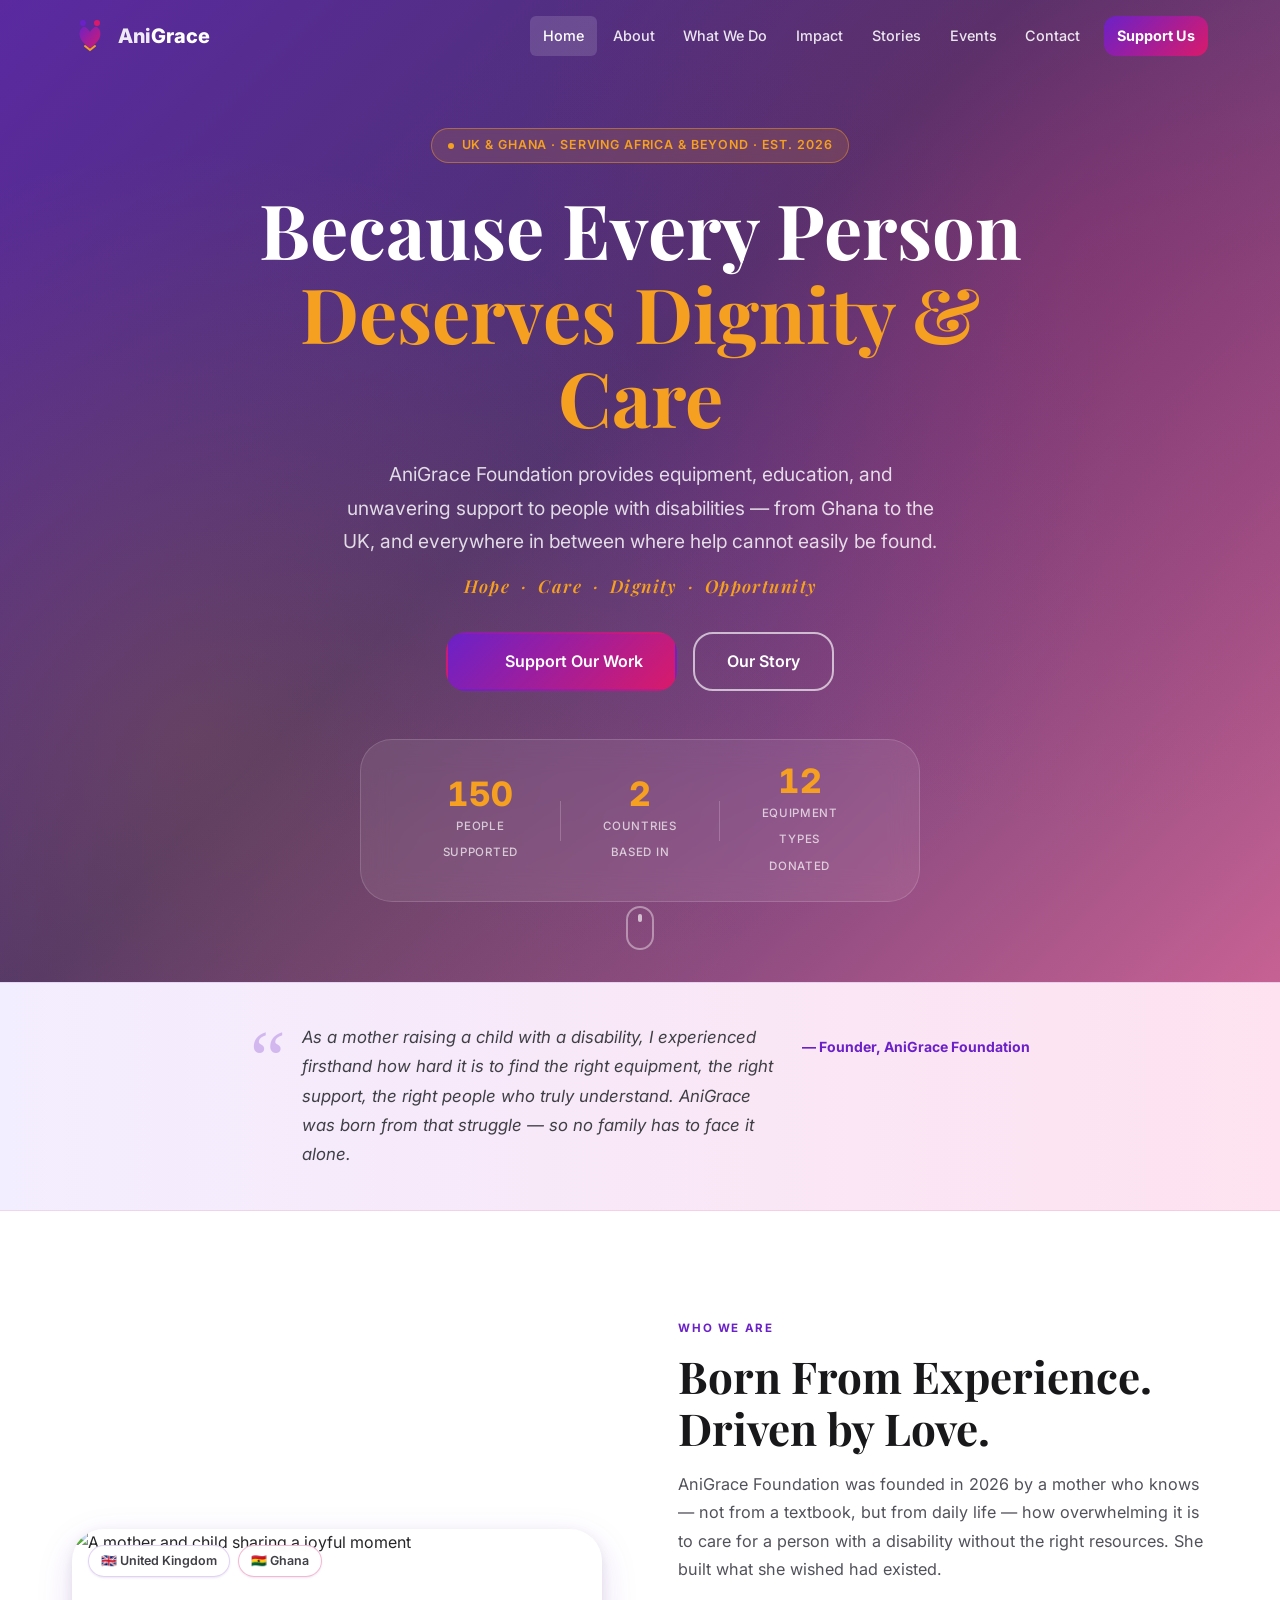
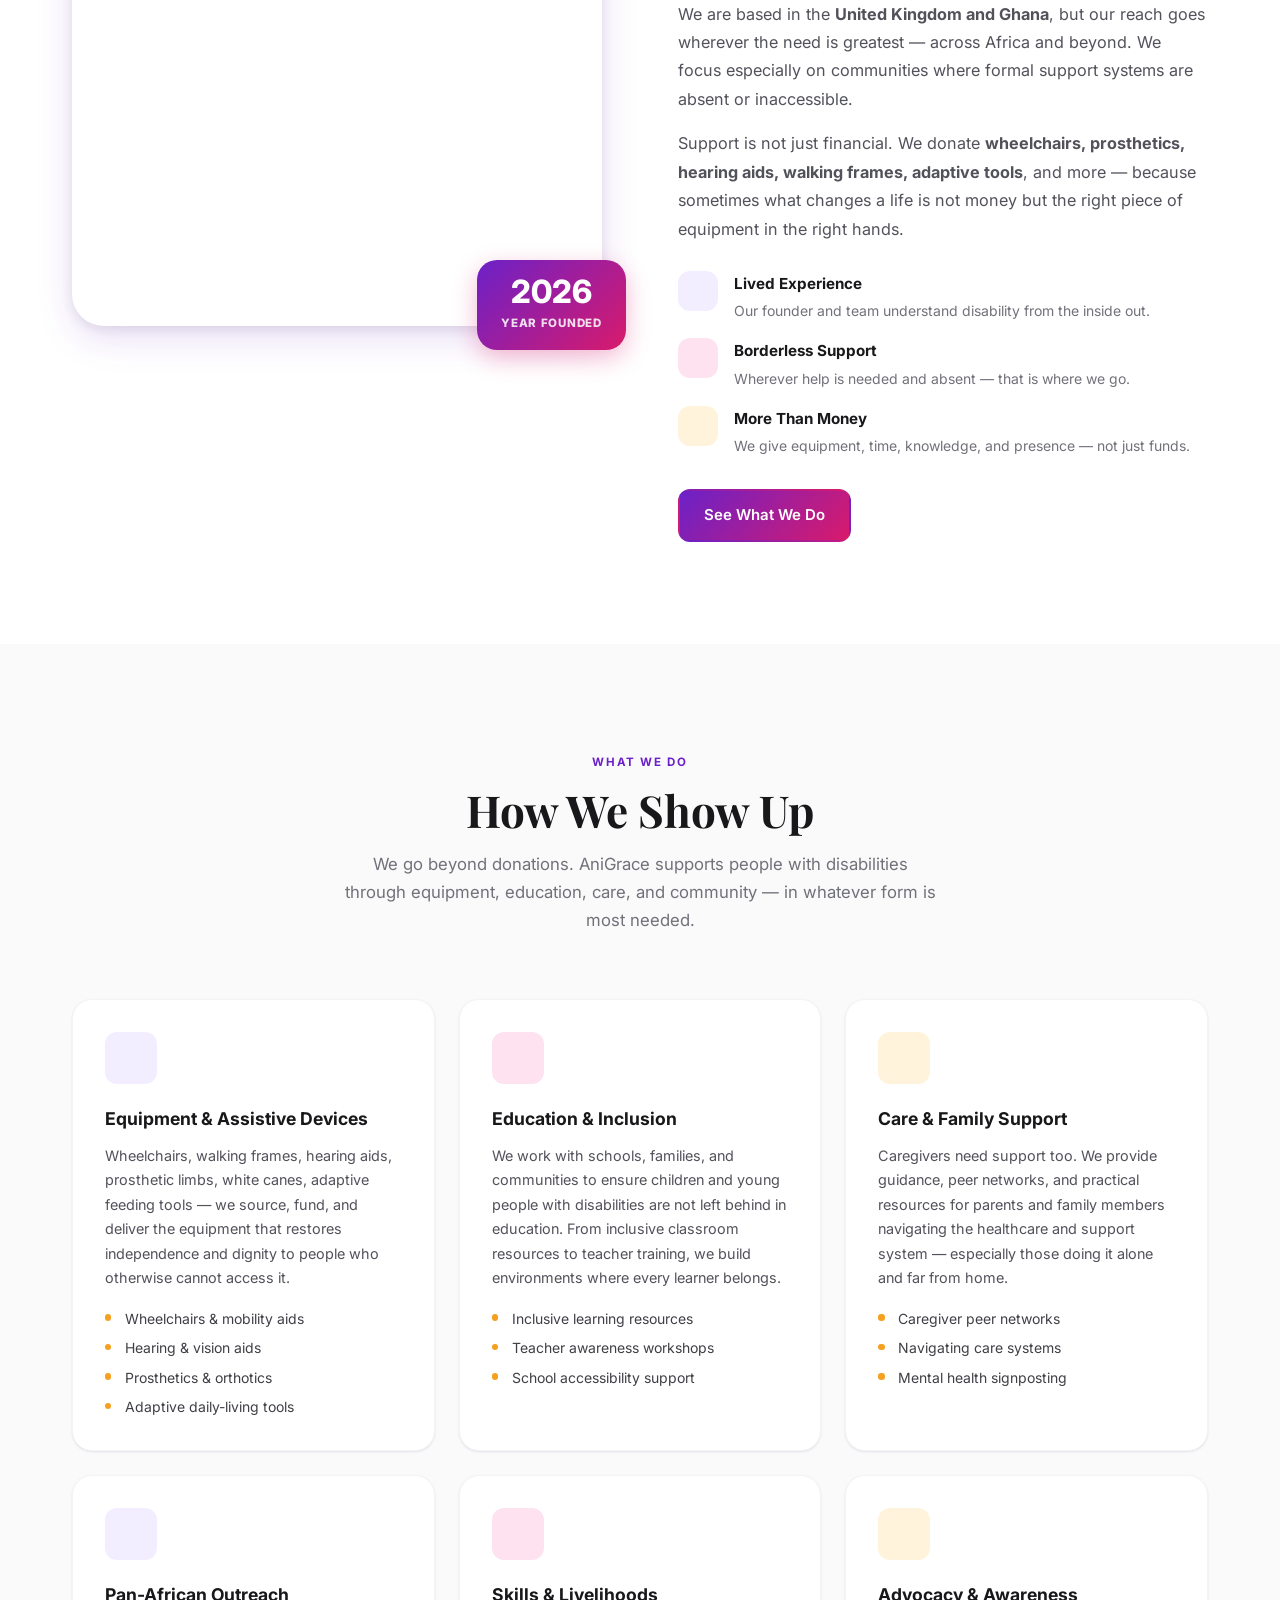
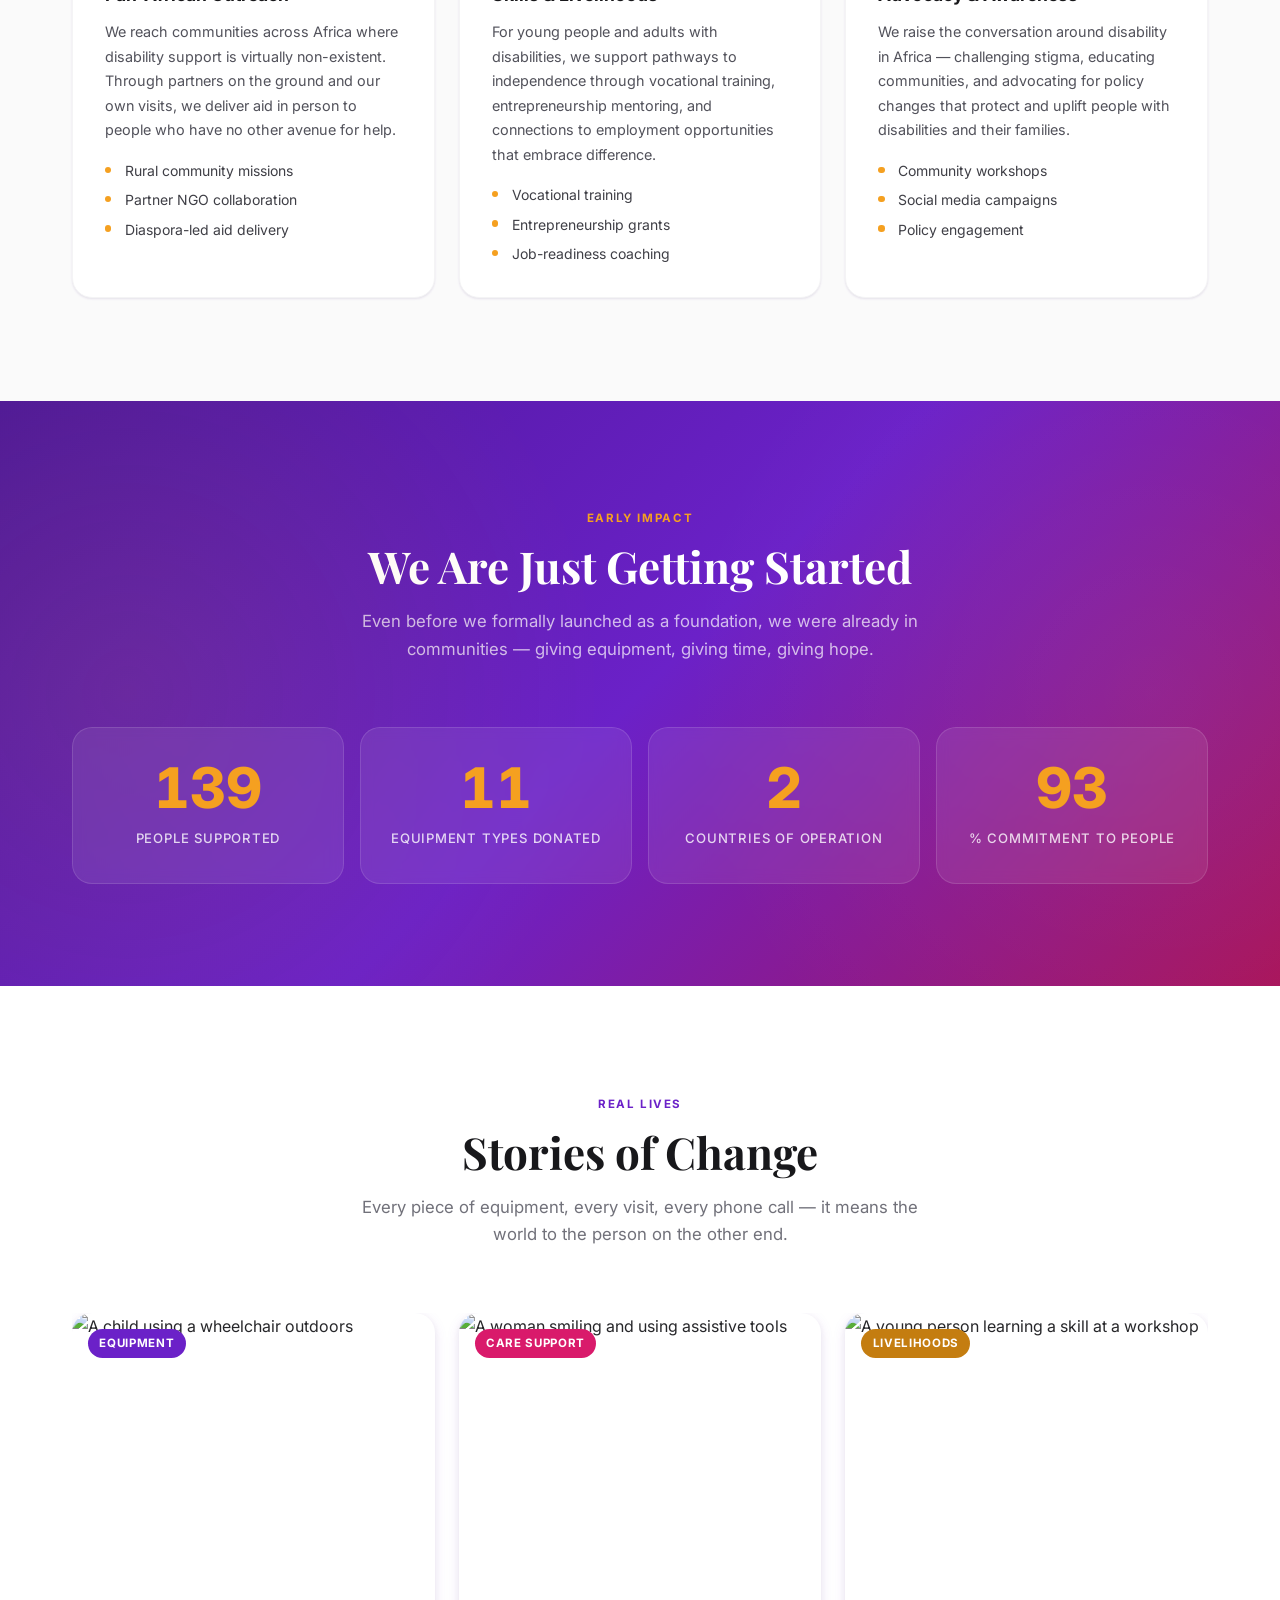
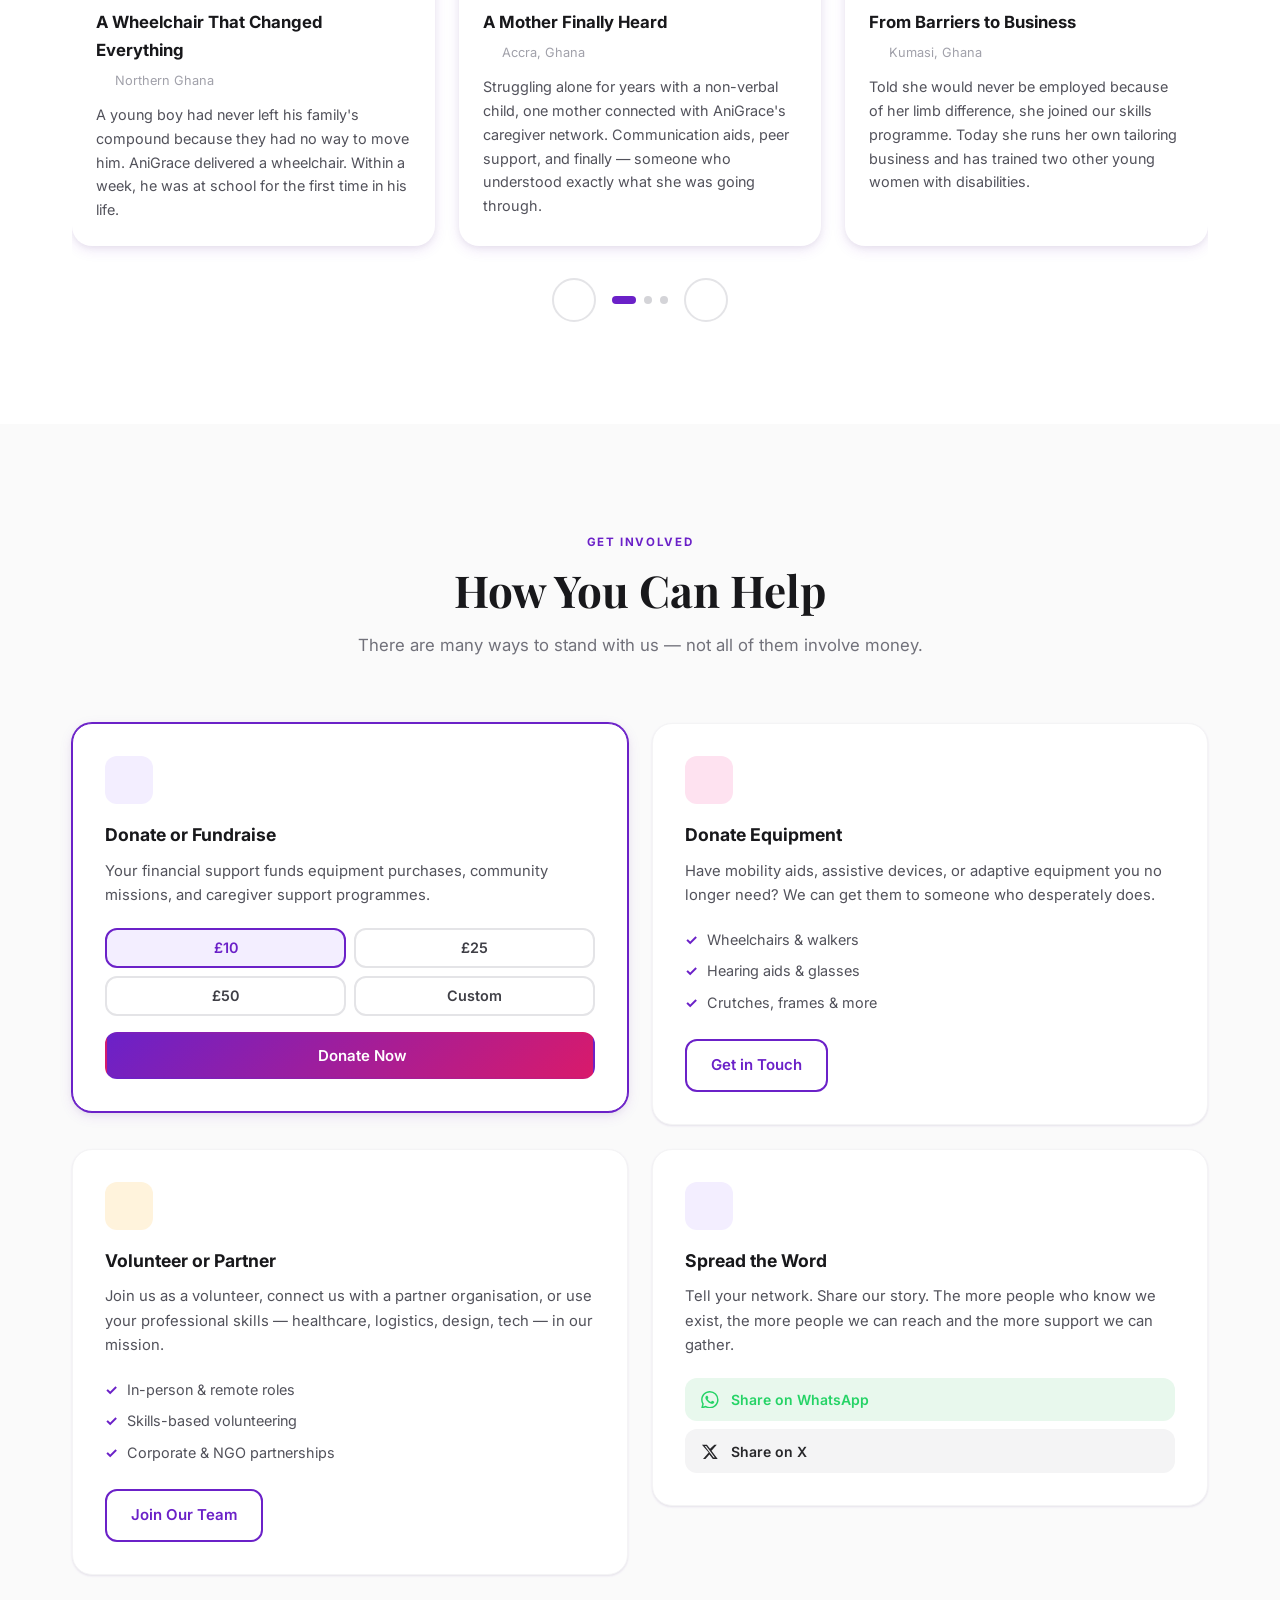
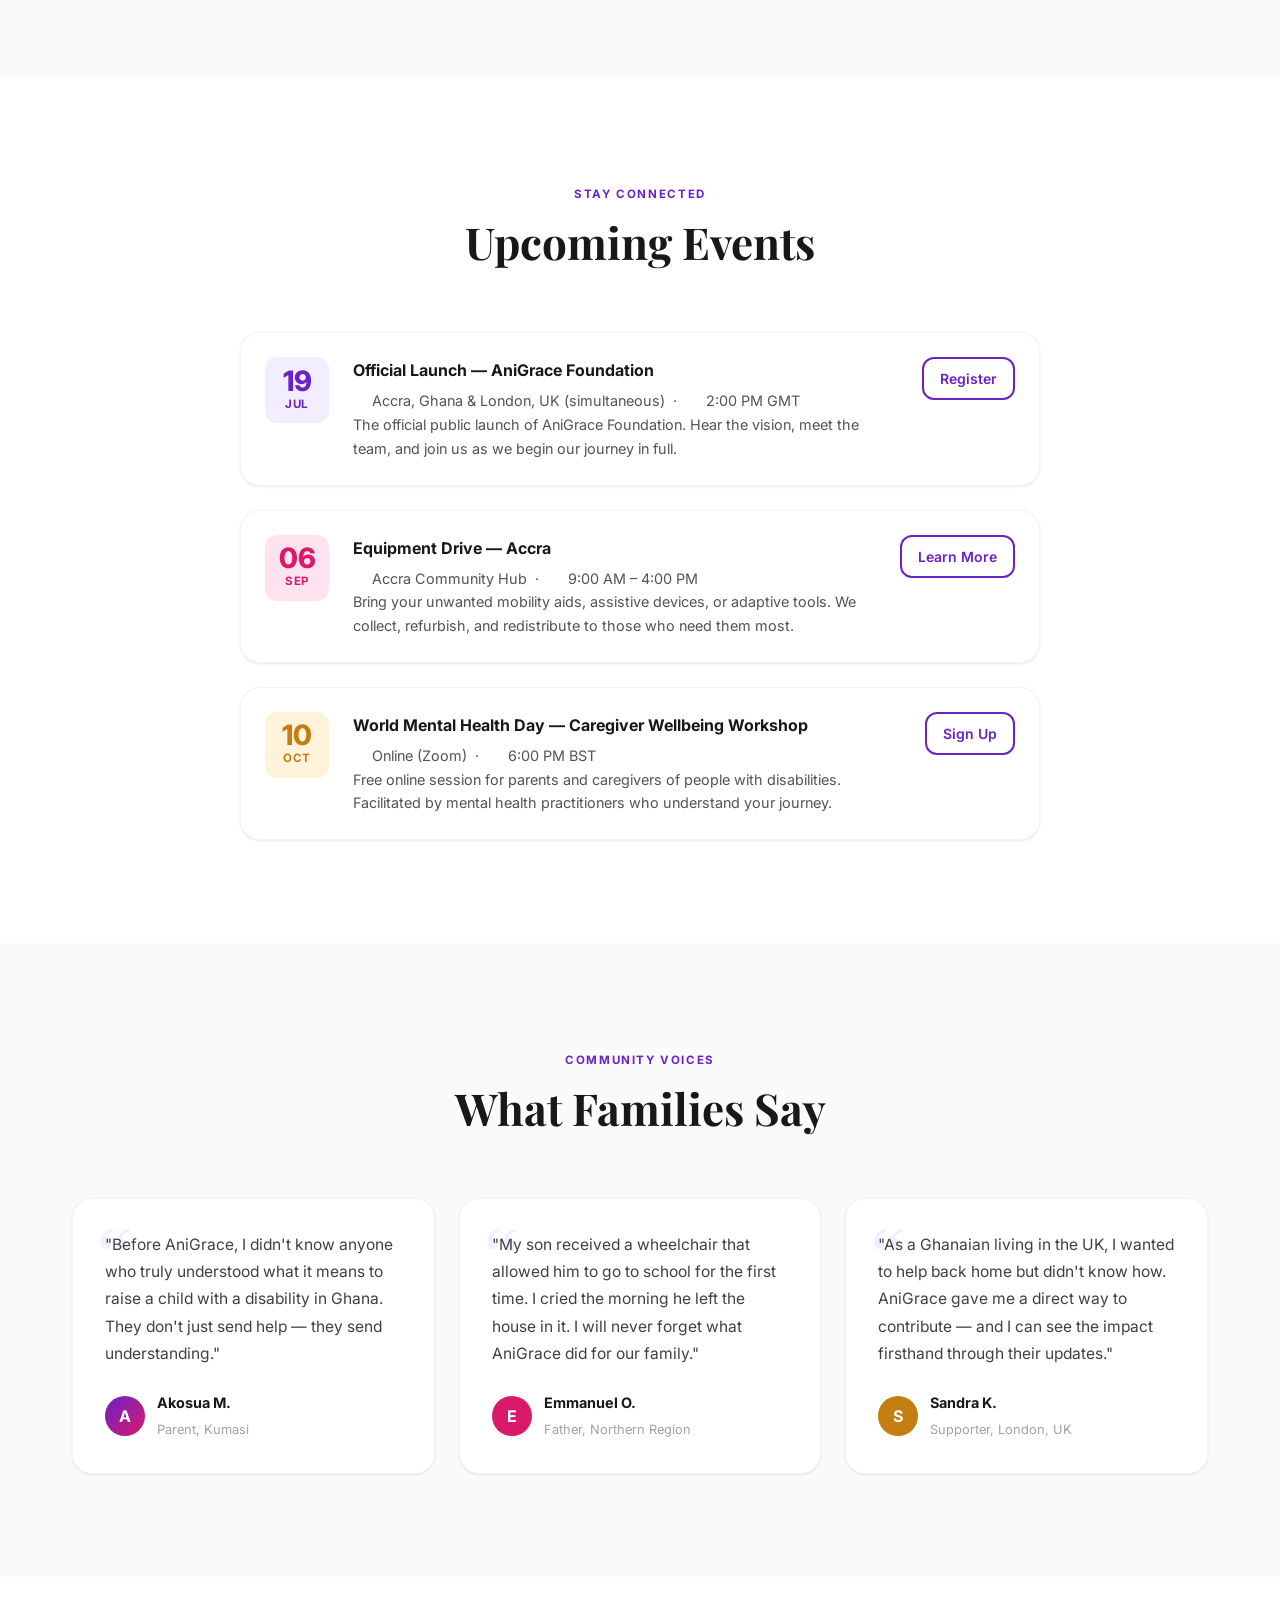
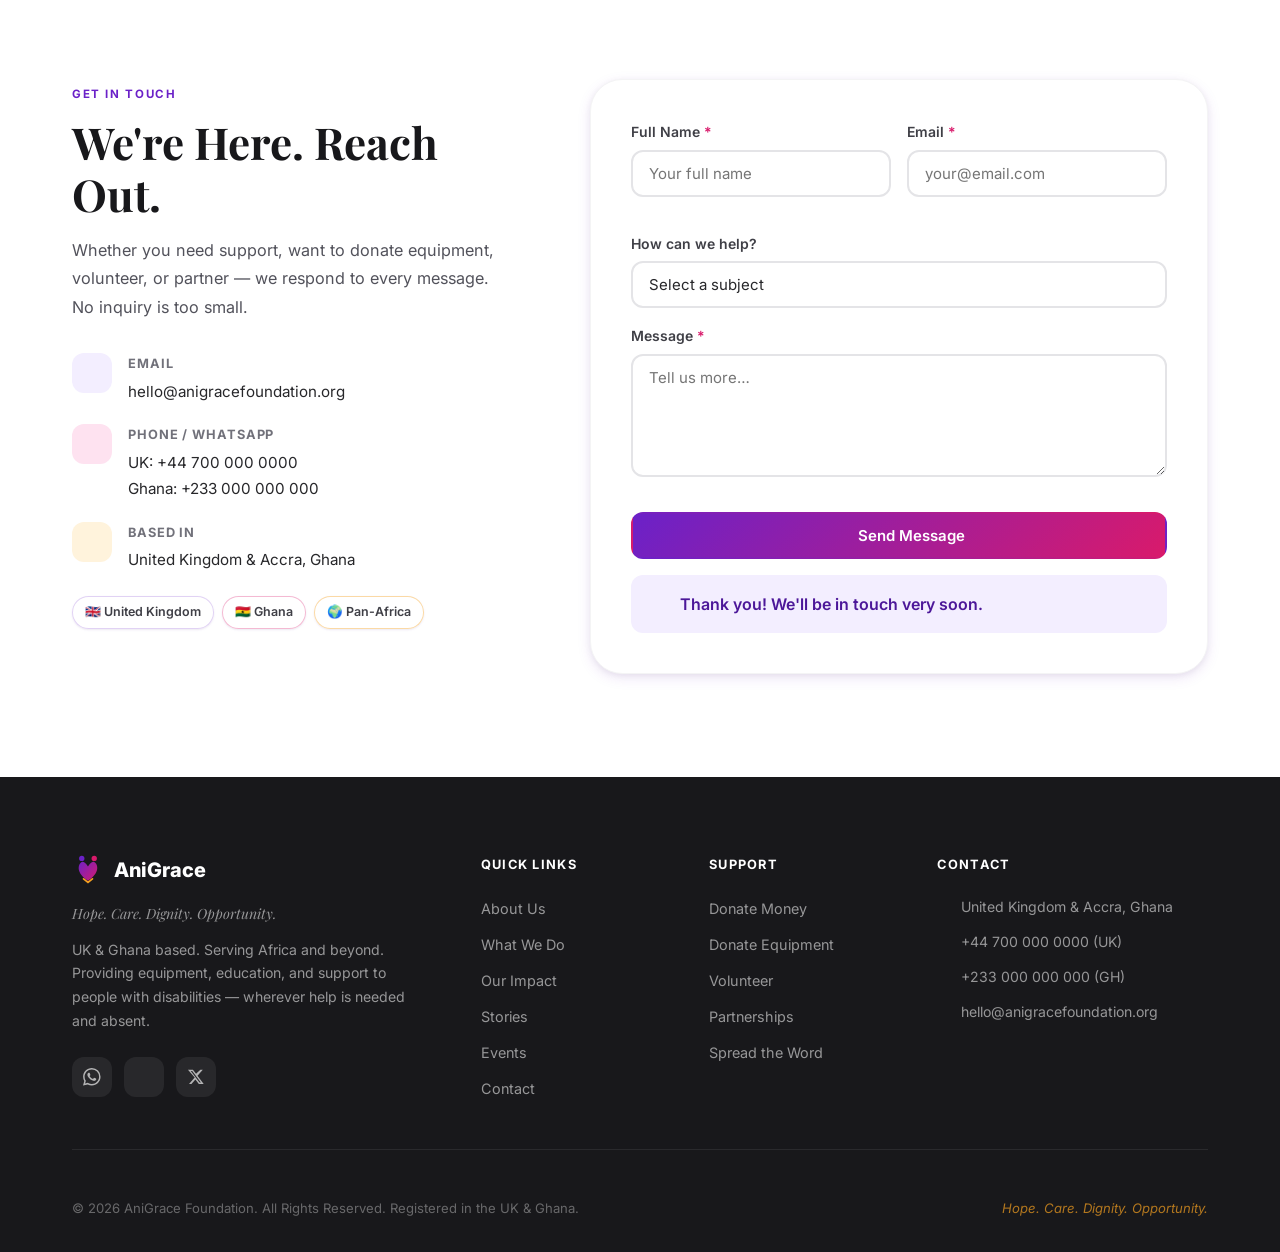
==== commit 5c41892e: "Rebrand to AniGrace Foundation — full visual and content overhaul - New brand: AniGrace Foundation, " ====
--- a/index.html
+++ b/index.html
@@ -3,28 +3,27 @@
 <head>
   <meta charset="UTF-8" />
   <meta name="viewport" content="width=device-width, initial-scale=1.0" />
-  <meta name="description" content="Foundation for Disabled Kids in Ghana — empowering children with disabilities through education, healthcare, and skills development." />
-  <meta name="theme-color" content="#006b3f" />
-  <title>Foundation for Disabled Kids in Ghana</title>
+  <meta name="description" content="AniGrace Foundation — Hope. Care. Dignity. Opportunity. Supporting people with disabilities across Africa and beyond with equipment, education, and care." />
+  <meta name="theme-color" content="#6B21C8" />
+  <title>AniGrace Foundation — Hope. Care. Dignity. Opportunity.</title>
 
   <!-- Open Graph -->
-  <meta property="og:title" content="Foundation for Disabled Kids in Ghana" />
-  <meta property="og:description" content="Empowering children with disabilities through education, healthcare, and community support." />
+  <meta property="og:title" content="AniGrace Foundation" />
+  <meta property="og:description" content="Hope. Care. Dignity. Opportunity. UK & Ghana based — supporting people with disabilities wherever help is needed." />
   <meta property="og:type" content="website" />
 
   <!-- Google Fonts -->
   <link rel="preconnect" href="https://fonts.googleapis.com" />
   <link rel="preconnect" href="https://fonts.gstatic.com" crossorigin />
-  <link href="https://fonts.googleapis.com/css2?family=Inter:wght@300;400;500;600;700&family=Playfair+Display:wght@600;700&display=swap" rel="stylesheet" />
-
-  <!-- Lucide Icons (CDN) -->
+  <link href="https://fonts.googleapis.com/css2?family=Inter:wght@300;400;500;600;700&family=Playfair+Display:ital,wght@0,600;0,700;1,600&display=swap" rel="stylesheet" />
+
+  <!-- Lucide Icons -->
   <script src="https://unpkg.com/lucide@latest/dist/umd/lucide.js" defer></script>
 
   <link rel="stylesheet" href="css/style.css" />
 </head>
 <body>
 
-  <!-- Skip to content for accessibility -->
   <a href="#main-content" class="skip-link">Skip to main content</a>
 
   <!-- ============================================================
@@ -32,20 +31,36 @@
   ============================================================ -->
   <header class="navbar" id="navbar" role="banner">
     <div class="nav-container">
-      <a href="#home" class="nav-logo" aria-label="Foundation for Disabled Kids in Ghana — home">
-        <span class="logo-icon" aria-hidden="true">&#9733;</span>
-        <span class="logo-text">FDKG</span>
+      <a href="#home" class="nav-logo" aria-label="AniGrace Foundation — home">
+        <span class="logo-mark" aria-hidden="true">
+          <!-- inline SVG heart-figure mark -->
+          <svg width="36" height="36" viewBox="0 0 36 36" fill="none" xmlns="http://www.w3.org/2000/svg" aria-hidden="true">
+            <circle cx="11" cy="5" r="3" fill="#6B21C8"/>
+            <circle cx="25" cy="5" r="3" fill="#D91A6B"/>
+            <path d="M11 9 C6 12 5 22 18 30 C31 22 30 12 25 9 C22 7.5 18 14 18 14 C18 14 14 7.5 11 9Z" fill="url(#heartGrad)"/>
+            <path d="M13 28 Q18 32 18 32 Q18 32 23 28" stroke="#F5A020" stroke-width="2" stroke-linecap="round" fill="none"/>
+            <defs>
+              <linearGradient id="heartGrad" x1="5" y1="9" x2="31" y2="30" gradientUnits="userSpaceOnUse">
+                <stop offset="0%" stop-color="#6B21C8"/>
+                <stop offset="100%" stop-color="#D91A6B"/>
+              </linearGradient>
+            </defs>
+          </svg>
+        </span>
+        <span class="logo-wordmark">
+          <span class="logo-ani">Ani</span><span class="logo-grace">Grace</span>
+        </span>
       </a>
 
       <nav class="nav-links" id="nav-links" role="navigation" aria-label="Main navigation">
-        <a href="#home" class="nav-link active">Home</a>
-        <a href="#about" class="nav-link">About</a>
-        <a href="#programs" class="nav-link">Programs</a>
-        <a href="#impact" class="nav-link">Our Impact</a>
-        <a href="#stories" class="nav-link">Stories</a>
-        <a href="#events" class="nav-link">Events</a>
-        <a href="#contact" class="nav-link">Contact</a>
-        <a href="#donate" class="nav-link nav-cta">Donate Now</a>
+        <a href="#home"      class="nav-link active">Home</a>
+        <a href="#about"     class="nav-link">About</a>
+        <a href="#programs"  class="nav-link">What We Do</a>
+        <a href="#impact"    class="nav-link">Impact</a>
+        <a href="#stories"   class="nav-link">Stories</a>
+        <a href="#events"    class="nav-link">Events</a>
+        <a href="#contact"   class="nav-link">Contact</a>
+        <a href="#support"   class="nav-link nav-cta">Support Us</a>
       </nav>
 
       <button class="hamburger" id="hamburger" aria-label="Toggle navigation menu" aria-expanded="false" aria-controls="nav-links">
@@ -64,373 +79,479 @@
     <section class="hero" id="home" aria-label="Hero section">
       <div class="hero-bg" aria-hidden="true">
         <div class="hero-overlay"></div>
-        <div class="hero-pattern"></div>
-      </div>
+        <div class="hero-orbs"></div>
+      </div>
+
       <div class="hero-content">
         <div class="hero-badge">
           <span class="badge-dot"></span>
-          Transforming Lives in Ghana Since 2020
-        </div>
+          UK &amp; Ghana · Serving Africa &amp; Beyond · Est. 2026
+        </div>
+
         <h1 class="hero-title">
-          Every Child Deserves<br />
-          <span class="hero-title-accent">A Bright Future</span>
+          Because Every Person<br />
+          <span class="hero-title-accent">Deserves Dignity &amp; Care</span>
         </h1>
+
         <p class="hero-subtitle">
-          We empower children with disabilities across Ghana through education,
-          healthcare, skills training, and unconditional community support.
+          AniGrace Foundation provides equipment, education, and unwavering support
+          to people with disabilities — from Ghana to the UK, and everywhere in between
+          where help cannot easily be found.
         </p>
+
+        <p class="hero-motto" aria-label="Foundation motto">
+          Hope &nbsp;·&nbsp; Care &nbsp;·&nbsp; Dignity &nbsp;·&nbsp; Opportunity
+        </p>
+
         <div class="hero-actions">
-          <a href="#donate" class="btn btn-primary btn-lg">
+          <a href="#support" class="btn btn-primary btn-lg">
             <i data-lucide="heart" aria-hidden="true"></i>
-            Donate Today
+            Support Our Work
           </a>
           <a href="#about" class="btn btn-outline-white btn-lg">
-            Learn Our Story
+            Our Story
           </a>
         </div>
-        <div class="hero-stats" role="list" aria-label="Foundation statistics">
+
+        <div class="hero-stats" role="list" aria-label="Foundation reach">
           <div class="hero-stat" role="listitem">
-            <strong class="stat-num" data-target="1200">0</strong>
-            <span>Children Helped</span>
+            <strong class="stat-num" data-target="150">0</strong>
+            <span>People Supported</span>
           </div>
           <div class="hero-stat-divider" aria-hidden="true"></div>
           <div class="hero-stat" role="listitem">
-            <strong class="stat-num" data-target="45">0</strong>
-            <span>Communities Reached</span>
+            <strong class="stat-num" data-target="2">0</strong>
+            <span>Countries Based In</span>
           </div>
           <div class="hero-stat-divider" aria-hidden="true"></div>
           <div class="hero-stat" role="listitem">
-            <strong class="stat-num" data-target="320">0</strong>
-            <span>Volunteers</span>
-          </div>
-        </div>
-      </div>
+            <strong class="stat-num" data-target="12">0</strong>
+            <span>Equipment Types Donated</span>
+          </div>
+        </div>
+      </div>
+
       <a href="#about" class="scroll-down" aria-label="Scroll down">
         <span class="scroll-down-icon" aria-hidden="true"></span>
       </a>
     </section>
 
     <!-- ============================================================
+         FOUNDER STRIP
+    ============================================================ -->
+    <div class="founder-strip">
+      <div class="container">
+        <div class="founder-inner">
+          <span class="founder-quote-mark" aria-hidden="true">&ldquo;</span>
+          <p>
+            As a mother raising a child with a disability, I experienced firsthand how hard it is
+            to find the right equipment, the right support, the right people who truly understand.
+            AniGrace was born from that struggle — so no family has to face it alone.
+          </p>
+          <span class="founder-sig">— Founder, AniGrace Foundation</span>
+        </div>
+      </div>
+    </div>
+
+    <!-- ============================================================
          ABOUT
     ============================================================ -->
     <section class="section" id="about" aria-labelledby="about-heading">
       <div class="container">
         <div class="about-grid">
+
           <div class="about-visual reveal-left">
             <div class="about-img-wrapper">
               <img
-                src="https://images.unsplash.com/photo-1516627145497-ae6968895b74?w=600&auto=format&fit=crop&q=80"
-                alt="Children learning together in a classroom"
+                src="https://images.unsplash.com/photo-1516627145497-ae6968895b74?w=640&auto=format&fit=crop&q=80"
+                alt="A mother and child sharing a joyful moment"
                 class="about-img"
                 loading="lazy"
               />
               <div class="about-badge-card">
-                <span class="badge-number">5+</span>
-                <span class="badge-label">Years of Impact</span>
-              </div>
-            </div>
-          </div>
+                <span class="badge-number">2026</span>
+                <span class="badge-label">Year Founded</span>
+              </div>
+              <div class="about-flag-pills" aria-label="Countries of operation">
+                <span class="flag-pill">🇬🇧 United Kingdom</span>
+                <span class="flag-pill flag-pill--pink">🇬🇭 Ghana</span>
+              </div>
+            </div>
+          </div>
+
           <div class="about-text reveal-right">
-            <div class="section-label">About Us</div>
+            <div class="section-label">Who We Are</div>
             <h2 class="section-title" id="about-heading">
-              Championing Every Child's Right to Belong
+              Born From Experience.<br />Driven by Love.
             </h2>
             <p class="section-body">
-              Founded in 2020 by a coalition of parents, educators, and healthcare workers, the
-              Foundation for Disabled Kids in Ghana (FDKG) exists to break down barriers faced
-              by children with physical, cognitive, and sensory disabilities.
+              AniGrace Foundation was founded in 2026 by a mother who knows — not from a textbook,
+              but from daily life — how overwhelming it is to care for a person with a disability
+              without the right resources. She built what she wished had existed.
             </p>
             <p class="section-body">
-              From adaptive classrooms in Accra to mobile health clinics in rural communities,
-              our programs are designed with the belief that inclusion is not a privilege — it
-              is a right.
+              We are based in the <strong>United Kingdom and Ghana</strong>, but our reach goes
+              wherever the need is greatest — across Africa and beyond. We focus especially on
+              communities where formal support systems are absent or inaccessible.
+            </p>
+            <p class="section-body">
+              Support is not just financial. We donate <strong>wheelchairs, prosthetics, hearing
+              aids, walking frames, adaptive tools</strong>, and more — because sometimes what
+              changes a life is not money but the right piece of equipment in the right hands.
             </p>
             <div class="values-list">
               <div class="value-item">
-                <span class="value-icon" aria-hidden="true">
-                  <i data-lucide="shield-check"></i>
-                </span>
+                <span class="value-icon" aria-hidden="true"><i data-lucide="shield-check"></i></span>
                 <div>
-                  <strong>Dignity First</strong>
-                  <p>Every child is treated with respect and compassion.</p>
+                  <strong>Lived Experience</strong>
+                  <p>Our founder and team understand disability from the inside out.</p>
                 </div>
               </div>
               <div class="value-item">
-                <span class="value-icon" aria-hidden="true">
-                  <i data-lucide="users"></i>
-                </span>
+                <span class="value-icon value-icon--pink" aria-hidden="true"><i data-lucide="globe"></i></span>
                 <div>
-                  <strong>Community-Driven</strong>
-                  <p>We work alongside families, not around them.</p>
+                  <strong>Borderless Support</strong>
+                  <p>Wherever help is needed and absent — that is where we go.</p>
                 </div>
               </div>
               <div class="value-item">
-                <span class="value-icon" aria-hidden="true">
-                  <i data-lucide="trending-up"></i>
-                </span>
+                <span class="value-icon value-icon--gold" aria-hidden="true"><i data-lucide="package"></i></span>
                 <div>
-                  <strong>Measurable Impact</strong>
-                  <p>Every program is tracked, evaluated, and improved.</p>
+                  <strong>More Than Money</strong>
+                  <p>We give equipment, time, knowledge, and presence — not just funds.</p>
                 </div>
               </div>
             </div>
-            <a href="#programs" class="btn btn-primary">Explore Our Programs</a>
-          </div>
+            <a href="#programs" class="btn btn-primary">See What We Do</a>
+          </div>
+
         </div>
       </div>
     </section>
 
     <!-- ============================================================
-         PROGRAMS
+         WHAT WE DO / PROGRAMS
     ============================================================ -->
     <section class="section section-alt" id="programs" aria-labelledby="programs-heading">
       <div class="container">
         <div class="section-header">
           <div class="section-label">What We Do</div>
-          <h2 class="section-title" id="programs-heading">Our Core Programs</h2>
+          <h2 class="section-title" id="programs-heading">How We Show Up</h2>
           <p class="section-subtitle">
-            Three pillars that form the foundation of everything we do for the children and families we serve.
+            We go beyond donations. AniGrace supports people with disabilities through equipment,
+            education, care, and community — in whatever form is most needed.
           </p>
         </div>
+
         <div class="programs-grid">
+
           <article class="program-card reveal-up" aria-labelledby="prog-1-title">
-            <div class="program-icon" aria-hidden="true">
-              <i data-lucide="book-open"></i>
-            </div>
-            <h3 class="program-title" id="prog-1-title">Inclusive Education</h3>
+            <div class="program-icon" aria-hidden="true"><i data-lucide="package-open"></i></div>
+            <h3 class="program-title" id="prog-1-title">Equipment &amp; Assistive Devices</h3>
             <p class="program-desc">
-              We partner with schools across 10 regions to build accessible classrooms, train
-              teachers in inclusive pedagogy, and provide adaptive learning tools — from Braille
-              kits to sign-language interpreters.
+              Wheelchairs, walking frames, hearing aids, prosthetic limbs, white canes, adaptive
+              feeding tools — we source, fund, and deliver the equipment that restores independence
+              and dignity to people who otherwise cannot access it.
             </p>
             <ul class="program-highlights">
-              <li>Adaptive curriculum development</li>
-              <li>Teacher training workshops</li>
-              <li>School accessibility grants</li>
+              <li>Wheelchairs &amp; mobility aids</li>
+              <li>Hearing &amp; vision aids</li>
+              <li>Prosthetics &amp; orthotics</li>
+              <li>Adaptive daily-living tools</li>
             </ul>
           </article>
+
           <article class="program-card reveal-up" style="--delay:0.15s" aria-labelledby="prog-2-title">
-            <div class="program-icon program-icon--gold" aria-hidden="true">
-              <i data-lucide="heart-pulse"></i>
-            </div>
-            <h3 class="program-title" id="prog-2-title">Healthcare Access</h3>
+            <div class="program-icon program-icon--pink" aria-hidden="true"><i data-lucide="book-open"></i></div>
+            <h3 class="program-title" id="prog-2-title">Education &amp; Inclusion</h3>
             <p class="program-desc">
-              Our mobile health teams bring physiotherapy, occupational therapy, and specialist
-              consultations directly to underserved rural communities where clinics are scarce
-              or inaccessible.
+              We work with schools, families, and communities to ensure children and young people
+              with disabilities are not left behind in education. From inclusive classroom resources
+              to teacher training, we build environments where every learner belongs.
             </p>
             <ul class="program-highlights">
-              <li>Mobile health clinics</li>
-              <li>Prosthetics & assistive devices</li>
-              <li>Mental health support</li>
+              <li>Inclusive learning resources</li>
+              <li>Teacher awareness workshops</li>
+              <li>School accessibility support</li>
             </ul>
           </article>
+
           <article class="program-card reveal-up" style="--delay:0.3s" aria-labelledby="prog-3-title">
-            <div class="program-icon program-icon--red" aria-hidden="true">
-              <i data-lucide="wrench"></i>
-            </div>
-            <h3 class="program-title" id="prog-3-title">Skills & Livelihoods</h3>
+            <div class="program-icon program-icon--gold" aria-hidden="true"><i data-lucide="heart-pulse"></i></div>
+            <h3 class="program-title" id="prog-3-title">Care &amp; Family Support</h3>
             <p class="program-desc">
-              For older youth, we offer vocational training in technology, tailoring, agriculture,
-              and entrepreneurship — creating pathways to economic independence and dignity.
+              Caregivers need support too. We provide guidance, peer networks, and practical
+              resources for parents and family members navigating the healthcare and support
+              system — especially those doing it alone and far from home.
             </p>
             <ul class="program-highlights">
-              <li>Vocational training centres</li>
-              <li>Startup seed grants</li>
-              <li>Mentorship network</li>
+              <li>Caregiver peer networks</li>
+              <li>Navigating care systems</li>
+              <li>Mental health signposting</li>
             </ul>
           </article>
+
+          <article class="program-card reveal-up" style="--delay:0.45s" aria-labelledby="prog-4-title">
+            <div class="program-icon program-icon--purple" aria-hidden="true"><i data-lucide="plane"></i></div>
+            <h3 class="program-title" id="prog-4-title">Pan-African Outreach</h3>
+            <p class="program-desc">
+              We reach communities across Africa where disability support is virtually non-existent.
+              Through partners on the ground and our own visits, we deliver aid in person to
+              people who have no other avenue for help.
+            </p>
+            <ul class="program-highlights">
+              <li>Rural community missions</li>
+              <li>Partner NGO collaboration</li>
+              <li>Diaspora-led aid delivery</li>
+            </ul>
+          </article>
+
+          <article class="program-card reveal-up" style="--delay:0.6s" aria-labelledby="prog-5-title">
+            <div class="program-icon program-icon--pink" aria-hidden="true"><i data-lucide="wrench"></i></div>
+            <h3 class="program-title" id="prog-5-title">Skills &amp; Livelihoods</h3>
+            <p class="program-desc">
+              For young people and adults with disabilities, we support pathways to independence
+              through vocational training, entrepreneurship mentoring, and connections to
+              employment opportunities that embrace difference.
+            </p>
+            <ul class="program-highlights">
+              <li>Vocational training</li>
+              <li>Entrepreneurship grants</li>
+              <li>Job-readiness coaching</li>
+            </ul>
+          </article>
+
+          <article class="program-card reveal-up" style="--delay:0.75s" aria-labelledby="prog-6-title">
+            <div class="program-icon program-icon--gold" aria-hidden="true"><i data-lucide="megaphone"></i></div>
+            <h3 class="program-title" id="prog-6-title">Advocacy &amp; Awareness</h3>
+            <p class="program-desc">
+              We raise the conversation around disability in Africa — challenging stigma, educating
+              communities, and advocating for policy changes that protect and uplift people with
+              disabilities and their families.
+            </p>
+            <ul class="program-highlights">
+              <li>Community workshops</li>
+              <li>Social media campaigns</li>
+              <li>Policy engagement</li>
+            </ul>
+          </article>
+
         </div>
       </div>
     </section>
 
     <!-- ============================================================
-         IMPACT STATS
+         IMPACT BAND
     ============================================================ -->
     <section class="impact-band" id="impact" aria-labelledby="impact-heading">
       <div class="container">
         <div class="section-header section-header--light">
-          <div class="section-label section-label--light">Measurable Change</div>
-          <h2 class="section-title section-title--white" id="impact-heading">Our Impact in Numbers</h2>
+          <div class="section-label section-label--gold">Early Impact</div>
+          <h2 class="section-title section-title--white" id="impact-heading">
+            We Are Just Getting Started
+          </h2>
+          <p class="section-subtitle section-subtitle--light">
+            Even before we formally launched as a foundation, we were already in communities —
+            giving equipment, giving time, giving hope.
+          </p>
         </div>
         <div class="impact-grid">
           <div class="impact-item reveal-up">
-            <span class="impact-num counter" data-target="1200">0</span>
-            <span class="impact-label">Children Supported</span>
+            <span class="impact-num counter" data-target="150">0</span>
+            <span class="impact-label">People Supported</span>
           </div>
           <div class="impact-item reveal-up" style="--delay:0.1s">
-            <span class="impact-num counter" data-target="45">0</span>
-            <span class="impact-label">Communities Reached</span>
+            <span class="impact-num counter" data-target="12">0</span>
+            <span class="impact-label">Equipment Types Donated</span>
           </div>
           <div class="impact-item reveal-up" style="--delay:0.2s">
-            <span class="impact-num counter" data-target="320">0</span>
-            <span class="impact-label">Active Volunteers</span>
+            <span class="impact-num counter" data-target="2">0</span>
+            <span class="impact-label">Countries of Operation</span>
           </div>
           <div class="impact-item reveal-up" style="--delay:0.3s">
-            <span class="impact-num counter" data-target="86">0</span>
-            <span class="impact-label">% School Retention Rate</span>
+            <span class="impact-num counter" data-target="100">0</span>
+            <span class="impact-label">% Commitment to People</span>
           </div>
         </div>
       </div>
     </section>
 
     <!-- ============================================================
-         SUCCESS STORIES
+         STORIES
     ============================================================ -->
     <section class="section" id="stories" aria-labelledby="stories-heading">
       <div class="container">
         <div class="section-header">
-          <div class="section-label">Real Lives Changed</div>
-          <h2 class="section-title" id="stories-heading">Success Stories</h2>
+          <div class="section-label">Real Lives</div>
+          <h2 class="section-title" id="stories-heading">Stories of Change</h2>
           <p class="section-subtitle">
-            Behind every statistic is a child, a family, a community transformed.
+            Every piece of equipment, every visit, every phone call — it means the world to the person on the other end.
           </p>
         </div>
-        <div class="stories-carousel" role="region" aria-label="Success stories carousel">
+
+        <div class="stories-carousel" role="region" aria-label="Stories of change carousel">
           <div class="stories-track" id="storiesTrack">
+
             <article class="story-card" aria-labelledby="story-1-name">
               <div class="story-img-wrapper">
                 <img
-                  src="https://images.unsplash.com/photo-1488521787991-ed7bbaae773c?w=400&auto=format&fit=crop&q=80"
-                  alt="Ama smiling in her classroom"
+                  src="https://images.unsplash.com/photo-1488521787991-ed7bbaae773c?w=480&auto=format&fit=crop&q=80"
+                  alt="A child using a wheelchair outdoors"
                   loading="lazy"
                 />
-                <div class="story-tag">Education</div>
+                <div class="story-tag">Equipment</div>
               </div>
               <div class="story-body">
-                <h3 class="story-name" id="story-1-name">Ama's Journey</h3>
+                <h3 class="story-name" id="story-1-name">A Wheelchair That Changed Everything</h3>
                 <p class="story-location">
-                  <i data-lucide="map-pin" aria-hidden="true"></i> Kumasi, Ashanti Region
+                  <i data-lucide="map-pin" aria-hidden="true"></i> Northern Ghana
                 </p>
                 <p class="story-text">
-                  Born with a hearing impairment, Ama was turned away from two schools before
-                  FDKG helped her enroll in an inclusive classroom with a sign-language
-                  interpreter. Today she is top of her class.
+                  A young boy had never left his family's compound because they had no way to
+                  move him. AniGrace delivered a wheelchair. Within a week, he was at school for
+                  the first time in his life.
                 </p>
               </div>
             </article>
+
             <article class="story-card" aria-labelledby="story-2-name">
               <div class="story-img-wrapper">
                 <img
-                  src="https://images.unsplash.com/photo-1529390079861-591de354faf5?w=400&auto=format&fit=crop&q=80"
-                  alt="Kofi working in his workshop"
+                  src="https://images.unsplash.com/photo-1529390079861-591de354faf5?w=480&auto=format&fit=crop&q=80"
+                  alt="A woman smiling and using assistive tools"
                   loading="lazy"
                 />
-                <div class="story-tag story-tag--gold">Skills</div>
+                <div class="story-tag story-tag--pink">Care Support</div>
               </div>
               <div class="story-body">
-                <h3 class="story-name" id="story-2-name">Kofi's Workshop</h3>
+                <h3 class="story-name" id="story-2-name">A Mother Finally Heard</h3>
                 <p class="story-location">
-                  <i data-lucide="map-pin" aria-hidden="true"></i> Accra, Greater Accra
+                  <i data-lucide="map-pin" aria-hidden="true"></i> Accra, Ghana
                 </p>
                 <p class="story-text">
-                  After losing his leg at age 12, Kofi found purpose in our vocational programme.
-                  He completed a tailoring course and now runs his own business employing three others.
+                  Struggling alone for years with a non-verbal child, one mother connected with
+                  AniGrace's caregiver network. Communication aids, peer support, and finally —
+                  someone who understood exactly what she was going through.
                 </p>
               </div>
             </article>
+
             <article class="story-card" aria-labelledby="story-3-name">
               <div class="story-img-wrapper">
                 <img
-                  src="https://images.unsplash.com/photo-1597524678053-5b1df5d1c9e1?w=400&auto=format&fit=crop&q=80"
-                  alt="Abena receiving physiotherapy"
+                  src="https://images.unsplash.com/photo-1524069290683-0457abfe42c3?w=480&auto=format&fit=crop&q=80"
+                  alt="A young person learning a skill at a workshop"
                   loading="lazy"
                 />
-                <div class="story-tag story-tag--red">Healthcare</div>
+                <div class="story-tag story-tag--gold">Livelihoods</div>
               </div>
               <div class="story-body">
-                <h3 class="story-name" id="story-3-name">Abena's Steps</h3>
+                <h3 class="story-name" id="story-3-name">From Barriers to Business</h3>
                 <p class="story-location">
-                  <i data-lucide="map-pin" aria-hidden="true"></i> Tamale, Northern Region
+                  <i data-lucide="map-pin" aria-hidden="true"></i> Kumasi, Ghana
                 </p>
                 <p class="story-text">
-                  Our mobile health team visited Abena's village and identified her cerebral palsy
-                  early. Regular physiotherapy has dramatically improved her mobility and independence.
+                  Told she would never be employed because of her limb difference, she joined our
+                  skills programme. Today she runs her own tailoring business and has trained two
+                  other young women with disabilities.
                 </p>
               </div>
             </article>
+
           </div>
           <div class="carousel-controls">
             <button class="carousel-btn" id="storyPrev" aria-label="Previous story">
               <i data-lucide="chevron-left" aria-hidden="true"></i>
             </button>
             <div class="carousel-dots" id="carouselDots" role="tablist" aria-label="Story navigation">
-              <button class="dot active" role="tab" aria-selected="true" aria-label="Story 1"></button>
-              <button class="dot" role="tab" aria-selected="false" aria-label="Story 2"></button>
-              <button class="dot" role="tab" aria-selected="false" aria-label="Story 3"></button>
+              <button class="dot active" role="tab" aria-selected="true"  aria-label="Story 1"></button>
+              <button class="dot"        role="tab" aria-selected="false" aria-label="Story 2"></button>
+              <button class="dot"        role="tab" aria-selected="false" aria-label="Story 3"></button>
             </div>
             <button class="carousel-btn" id="storyNext" aria-label="Next story">
               <i data-lucide="chevron-right" aria-hidden="true"></i>
             </button>
           </div>
         </div>
+
       </div>
     </section>
 
     <!-- ============================================================
-         HOW TO HELP / DONATE
-    ============================================================ -->
-    <section class="section section-alt" id="donate" aria-labelledby="donate-heading">
+         SUPPORT / HOW TO HELP
+    ============================================================ -->
+    <section class="section section-alt" id="support" aria-labelledby="support-heading">
       <div class="container">
         <div class="section-header">
-          <div class="section-label">Make a Difference</div>
-          <h2 class="section-title" id="donate-heading">How You Can Help</h2>
+          <div class="section-label">Get Involved</div>
+          <h2 class="section-title" id="support-heading">How You Can Help</h2>
           <p class="section-subtitle">
-            Every contribution — big or small — directly improves a child's life.
+            There are many ways to stand with us — not all of them involve money.
           </p>
         </div>
+
         <div class="help-grid">
+
           <div class="help-card help-card--featured reveal-up" aria-labelledby="help-1-title">
-            <div class="help-card-icon" aria-hidden="true">
-              <i data-lucide="credit-card"></i>
-            </div>
-            <h3 id="help-1-title">Donate</h3>
-            <p>Your financial support funds classrooms, medical care, and vocational tools for children who need it most.</p>
+            <div class="help-card-icon" aria-hidden="true"><i data-lucide="gift"></i></div>
+            <h3 id="help-1-title">Donate or Fundraise</h3>
+            <p>Your financial support funds equipment purchases, community missions, and caregiver support programmes.</p>
             <div class="donation-amounts">
-              <button class="amount-btn active" data-amount="20">GH₵20</button>
-              <button class="amount-btn" data-amount="50">GH₵50</button>
-              <button class="amount-btn" data-amount="100">GH₵100</button>
-              <button class="amount-btn" data-amount="custom">Custom</button>
+              <button class="amount-btn active" data-amount="10">£10</button>
+              <button class="amount-btn"        data-amount="25">£25</button>
+              <button class="amount-btn"        data-amount="50">£50</button>
+              <button class="amount-btn"        data-amount="custom">Custom</button>
             </div>
             <div class="custom-amount-wrapper" id="customAmountWrapper" hidden>
-              <label for="customAmount" class="sr-only">Enter custom amount in Ghana Cedis</label>
-              <input type="number" id="customAmount" placeholder="Enter amount (GH₵)" min="1" />
-            </div>
-            <button class="btn btn-primary btn-block" id="donateBtn" onclick="openDonateModal()">
+              <label for="customAmount" class="sr-only">Enter custom amount</label>
+              <input type="number" id="customAmount" placeholder="Enter amount (£)" min="1" />
+            </div>
+            <button class="btn btn-primary btn-block" onclick="openDonateModal()">
               <i data-lucide="heart" aria-hidden="true"></i>
               Donate Now
             </button>
           </div>
+
           <div class="help-card reveal-up" style="--delay:0.15s" aria-labelledby="help-2-title">
-            <div class="help-card-icon help-card-icon--gold" aria-hidden="true">
-              <i data-lucide="hands-helping"></i>
-            </div>
-            <h3 id="help-2-title">Volunteer</h3>
-            <p>Join our team of 320+ volunteers as a teacher, therapist, driver, fundraiser, or event organiser.</p>
+            <div class="help-card-icon help-card-icon--pink" aria-hidden="true"><i data-lucide="package"></i></div>
+            <h3 id="help-2-title">Donate Equipment</h3>
+            <p>Have mobility aids, assistive devices, or adaptive equipment you no longer need? We can get them to someone who desperately does.</p>
             <ul class="help-list">
-              <li>Flexible time commitment</li>
-              <li>In-person or remote roles</li>
-              <li>Training provided</li>
+              <li>Wheelchairs &amp; walkers</li>
+              <li>Hearing aids &amp; glasses</li>
+              <li>Crutches, frames &amp; more</li>
             </ul>
             <a href="#contact" class="btn btn-outline">Get in Touch</a>
           </div>
+
           <div class="help-card reveal-up" style="--delay:0.3s" aria-labelledby="help-3-title">
-            <div class="help-card-icon help-card-icon--red" aria-hidden="true">
-              <i data-lucide="share-2"></i>
-            </div>
-            <h3 id="help-3-title">Spread the Word</h3>
-            <p>Share our mission on social media, organise local awareness events, or simply tell a friend about our work.</p>
+            <div class="help-card-icon help-card-icon--gold" aria-hidden="true"><i data-lucide="users"></i></div>
+            <h3 id="help-3-title">Volunteer or Partner</h3>
+            <p>Join us as a volunteer, connect us with a partner organisation, or use your professional skills — healthcare, logistics, design, tech — in our mission.</p>
+            <ul class="help-list">
+              <li>In-person &amp; remote roles</li>
+              <li>Skills-based volunteering</li>
+              <li>Corporate &amp; NGO partnerships</li>
+            </ul>
+            <a href="#contact" class="btn btn-outline">Join Our Team</a>
+          </div>
+
+          <div class="help-card reveal-up" style="--delay:0.45s" aria-labelledby="help-4-title">
+            <div class="help-card-icon help-card-icon--purple" aria-hidden="true"><i data-lucide="share-2"></i></div>
+            <h3 id="help-4-title">Spread the Word</h3>
+            <p>Tell your network. Share our story. The more people who know we exist, the more people we can reach and the more support we can gather.</p>
             <div class="social-share">
-              <a href="https://wa.me/?text=Support%20FDKG%20-%20Foundation%20for%20Disabled%20Kids%20in%20Ghana" target="_blank" rel="noopener noreferrer" class="share-btn share-btn--whatsapp" aria-label="Share on WhatsApp">
+              <a href="https://wa.me/?text=Support%20AniGrace%20Foundation%20-%20Hope.%20Care.%20Dignity.%20Opportunity.%20anigracefoundation.org" target="_blank" rel="noopener noreferrer" class="share-btn share-btn--whatsapp" aria-label="Share on WhatsApp">
                 <svg viewBox="0 0 24 24" fill="currentColor" aria-hidden="true"><path d="M17.472 14.382c-.297-.149-1.758-.867-2.03-.967-.273-.099-.471-.148-.67.15-.197.297-.767.966-.94 1.164-.173.199-.347.223-.644.075-.297-.15-1.255-.463-2.39-1.475-.883-.788-1.48-1.761-1.653-2.059-.173-.297-.018-.458.13-.606.134-.133.298-.347.446-.52.149-.174.198-.298.298-.497.099-.198.05-.371-.025-.52-.075-.149-.669-1.612-.916-2.207-.242-.579-.487-.5-.669-.51-.173-.008-.371-.01-.57-.01-.198 0-.52.074-.792.372-.272.297-1.04 1.016-1.04 2.479 0 1.462 1.065 2.875 1.213 3.074.149.198 2.096 3.2 5.077 4.487.709.306 1.262.489 1.694.625.712.227 1.36.195 1.871.118.571-.085 1.758-.719 2.006-1.413.248-.694.248-1.289.173-1.413-.074-.124-.272-.198-.57-.347m-5.421 7.403h-.004a9.87 9.87 0 01-5.031-1.378l-.361-.214-3.741.982.998-3.648-.235-.374a9.86 9.86 0 01-1.51-5.26c.001-5.45 4.436-9.884 9.888-9.884 2.64 0 5.122 1.03 6.988 2.898a9.825 9.825 0 012.893 6.994c-.003 5.45-4.437 9.884-9.885 9.884m8.413-18.297A11.815 11.815 0 0012.05 0C5.495 0 .16 5.335.157 11.892c0 2.096.547 4.142 1.588 5.945L.057 24l6.305-1.654a11.882 11.882 0 005.683 1.448h.005c6.554 0 11.89-5.335 11.893-11.893a11.821 11.821 0 00-3.48-8.413z"/></svg>
-                WhatsApp
+                Share on WhatsApp
               </a>
-              <a href="https://twitter.com/intent/tweet?text=Support%20the%20Foundation%20for%20Disabled%20Kids%20in%20Ghana%20%23FDKG" target="_blank" rel="noopener noreferrer" class="share-btn share-btn--twitter" aria-label="Share on X (Twitter)">
+              <a href="https://twitter.com/intent/tweet?text=Support%20%40AniGraceFound%20%E2%80%94%20Hope.%20Care.%20Dignity.%20Opportunity.%20%23AniGrace%20%23Disability%20%23Ghana" target="_blank" rel="noopener noreferrer" class="share-btn share-btn--twitter" aria-label="Share on X (Twitter)">
                 <svg viewBox="0 0 24 24" fill="currentColor" aria-hidden="true"><path d="M18.244 2.25h3.308l-7.227 8.26 8.502 11.24H16.17l-4.714-6.231-5.401 6.231H2.744l7.73-8.835L1.254 2.25H8.08l4.253 5.622zm-1.161 17.52h1.833L7.084 4.126H5.117z"/></svg>
-                X / Twitter
+                Share on X
               </a>
             </div>
           </div>
+
         </div>
       </div>
     </section>
@@ -445,51 +566,55 @@
           <h2 class="section-title" id="events-heading">Upcoming Events</h2>
         </div>
         <div class="events-list" role="list">
-          <article class="event-item reveal-up" role="listitem" aria-labelledby="event-1-title">
-            <div class="event-date" aria-label="July 15, 2025">
-              <span class="event-day">15</span>
+
+          <article class="event-item reveal-up" role="listitem" aria-labelledby="ev-1-title">
+            <div class="event-date" aria-label="July 19, 2026">
+              <span class="event-day">19</span>
               <span class="event-month">Jul</span>
             </div>
             <div class="event-body">
-              <h3 class="event-title" id="event-1-title">Community Outreach Day</h3>
+              <h3 class="event-title" id="ev-1-title">Official Launch — AniGrace Foundation</h3>
               <p class="event-meta">
-                <i data-lucide="map-pin" aria-hidden="true"></i> Accra Community Centre &nbsp;·&nbsp;
-                <i data-lucide="clock" aria-hidden="true"></i> 9:00 AM – 3:00 PM
+                <i data-lucide="map-pin" aria-hidden="true"></i> Accra, Ghana &amp; London, UK (simultaneous) &nbsp;·&nbsp;
+                <i data-lucide="clock" aria-hidden="true"></i> 2:00 PM GMT
               </p>
-              <p>Free health screenings, inclusive play sessions, and family support workshops open to all.</p>
+              <p>The official public launch of AniGrace Foundation. Hear the vision, meet the team, and join us as we begin our journey in full.</p>
             </div>
             <a href="#contact" class="btn btn-outline btn-sm">Register</a>
           </article>
-          <article class="event-item reveal-up" style="--delay:0.15s" role="listitem" aria-labelledby="event-2-title">
-            <div class="event-date event-date--gold" aria-label="August 10, 2025">
+
+          <article class="event-item reveal-up" style="--delay:0.15s" role="listitem" aria-labelledby="ev-2-title">
+            <div class="event-date event-date--pink" aria-label="September 6, 2026">
+              <span class="event-day">06</span>
+              <span class="event-month">Sep</span>
+            </div>
+            <div class="event-body">
+              <h3 class="event-title" id="ev-2-title">Equipment Drive — Accra</h3>
+              <p class="event-meta">
+                <i data-lucide="map-pin" aria-hidden="true"></i> Accra Community Hub &nbsp;·&nbsp;
+                <i data-lucide="clock" aria-hidden="true"></i> 9:00 AM – 4:00 PM
+              </p>
+              <p>Bring your unwanted mobility aids, assistive devices, or adaptive tools. We collect, refurbish, and redistribute to those who need them most.</p>
+            </div>
+            <a href="#contact" class="btn btn-outline btn-sm">Learn More</a>
+          </article>
+
+          <article class="event-item reveal-up" style="--delay:0.3s" role="listitem" aria-labelledby="ev-3-title">
+            <div class="event-date event-date--gold" aria-label="October 10, 2026">
               <span class="event-day">10</span>
-              <span class="event-month">Aug</span>
+              <span class="event-month">Oct</span>
             </div>
             <div class="event-body">
-              <h3 class="event-title" id="event-2-title">Annual Fundraising Gala</h3>
+              <h3 class="event-title" id="ev-3-title">World Mental Health Day — Caregiver Wellbeing Workshop</h3>
               <p class="event-meta">
-                <i data-lucide="map-pin" aria-hidden="true"></i> Kempinski Hotel, Accra &nbsp;·&nbsp;
-                <i data-lucide="clock" aria-hidden="true"></i> 6:00 PM – 11:00 PM
+                <i data-lucide="map-pin" aria-hidden="true"></i> Online (Zoom) &nbsp;·&nbsp;
+                <i data-lucide="clock" aria-hidden="true"></i> 6:00 PM BST
               </p>
-              <p>A celebration of impact featuring live music, keynote speakers, and an awards ceremony.</p>
-            </div>
-            <a href="#contact" class="btn btn-outline btn-sm">RSVP</a>
-          </article>
-          <article class="event-item reveal-up" style="--delay:0.3s" role="listitem" aria-labelledby="event-3-title">
-            <div class="event-date event-date--red" aria-label="September 5, 2025">
-              <span class="event-day">05</span>
-              <span class="event-month">Sep</span>
-            </div>
-            <div class="event-body">
-              <h3 class="event-title" id="event-3-title">Volunteer Training Workshop</h3>
-              <p class="event-meta">
-                <i data-lucide="map-pin" aria-hidden="true"></i> FDKG Office, Accra &nbsp;·&nbsp;
-                <i data-lucide="clock" aria-hidden="true"></i> 10:00 AM – 2:00 PM
-              </p>
-              <p>Full-day onboarding for new volunteers covering safeguarding, disability awareness, and programme delivery.</p>
+              <p>Free online session for parents and caregivers of people with disabilities. Facilitated by mental health practitioners who understand your journey.</p>
             </div>
             <a href="#contact" class="btn btn-outline btn-sm">Sign Up</a>
           </article>
+
         </div>
       </div>
     </section>
@@ -500,49 +625,56 @@
     <section class="section section-alt" aria-labelledby="testimonials-heading">
       <div class="container">
         <div class="section-header">
-          <div class="section-label">What People Say</div>
-          <h2 class="section-title" id="testimonials-heading">Voices of Our Community</h2>
+          <div class="section-label">Community Voices</div>
+          <h2 class="section-title" id="testimonials-heading">What Families Say</h2>
         </div>
         <div class="testimonials-grid">
+
           <blockquote class="testimonial-card reveal-up">
             <p class="testimonial-text">
-              "FDKG gave my daughter a voice. Before the sign-language programme, she was isolated.
-              Now she leads her class discussions. I cannot express my gratitude."
+              "Before AniGrace, I didn't know anyone who truly understood what it means to raise
+              a child with a disability in Ghana. They don't just send help — they send
+              understanding."
             </p>
             <footer class="testimonial-author">
               <div class="author-avatar" aria-hidden="true">A</div>
               <div>
-                <strong>Akosua Mensah</strong>
+                <strong>Akosua M.</strong>
                 <span>Parent, Kumasi</span>
               </div>
             </footer>
           </blockquote>
+
           <blockquote class="testimonial-card reveal-up" style="--delay:0.15s">
             <p class="testimonial-text">
-              "Volunteering with FDKG changed my perspective on disability. The children's resilience
-              and joy are the most inspiring things I have witnessed in my career."
+              "My son received a wheelchair that allowed him to go to school for the first time.
+              I cried the morning he left the house in it. I will never forget what AniGrace did
+              for our family."
             </p>
             <footer class="testimonial-author">
-              <div class="author-avatar author-avatar--gold" aria-hidden="true">K</div>
+              <div class="author-avatar author-avatar--pink" aria-hidden="true">E</div>
               <div>
-                <strong>Dr. Kwame Osei</strong>
-                <span>Paediatric Physiotherapist, Volunteer</span>
+                <strong>Emmanuel O.</strong>
+                <span>Father, Northern Region</span>
               </div>
             </footer>
           </blockquote>
+
           <blockquote class="testimonial-card reveal-up" style="--delay:0.3s">
             <p class="testimonial-text">
-              "The vocational training gave me more than a skill — it gave me confidence.
-              I am now a business owner. I never thought that was possible for me."
+              "As a Ghanaian living in the UK, I wanted to help back home but didn't know how.
+              AniGrace gave me a direct way to contribute — and I can see the impact firsthand
+              through their updates."
             </p>
             <footer class="testimonial-author">
-              <div class="author-avatar author-avatar--red" aria-hidden="true">K</div>
+              <div class="author-avatar author-avatar--gold" aria-hidden="true">S</div>
               <div>
-                <strong>Kofi Asante</strong>
-                <span>Programme Graduate, Accra</span>
+                <strong>Sandra K.</strong>
+                <span>Supporter, London, UK</span>
               </div>
             </footer>
           </blockquote>
+
         </div>
       </div>
     </section>
@@ -553,88 +685,78 @@
     <section class="section" id="contact" aria-labelledby="contact-heading">
       <div class="container">
         <div class="contact-grid">
+
           <div class="contact-info reveal-left">
             <div class="section-label">Get in Touch</div>
-            <h2 class="section-title" id="contact-heading">We'd Love to Hear From You</h2>
+            <h2 class="section-title" id="contact-heading">
+              We're Here. Reach Out.
+            </h2>
             <p class="section-body">
-              Whether you want to donate, volunteer, partner with us, or simply learn more —
-              reach out and our team will respond within 24 hours.
+              Whether you need support, want to donate equipment, volunteer, or partner —
+              we respond to every message. No inquiry is too small.
             </p>
             <div class="contact-details">
               <div class="contact-item">
                 <span class="contact-icon" aria-hidden="true"><i data-lucide="mail"></i></span>
                 <div>
                   <strong>Email</strong>
-                  <a href="mailto:contact@disabledkidsghana.org">contact@disabledkidsghana.org</a>
+                  <a href="mailto:hello@anigracefoundation.org">hello@anigracefoundation.org</a>
                 </div>
               </div>
               <div class="contact-item">
-                <span class="contact-icon" aria-hidden="true"><i data-lucide="phone"></i></span>
+                <span class="contact-icon contact-icon--pink" aria-hidden="true"><i data-lucide="phone"></i></span>
                 <div>
-                  <strong>Phone</strong>
-                  <a href="tel:+233123456789">+233 123 456 789</a>
+                  <strong>Phone / WhatsApp</strong>
+                  <a href="https://wa.me/447000000000" target="_blank" rel="noopener noreferrer">UK: +44 700 000 0000</a><br/>
+                  <a href="https://wa.me/233000000000" target="_blank" rel="noopener noreferrer">Ghana: +233 000 000 000</a>
                 </div>
               </div>
               <div class="contact-item">
-                <span class="contact-icon" aria-hidden="true"><i data-lucide="map-pin"></i></span>
+                <span class="contact-icon contact-icon--gold" aria-hidden="true"><i data-lucide="map-pin"></i></span>
                 <div>
-                  <strong>Address</strong>
-                  <address>123 Foundation Street, Accra, Ghana</address>
+                  <strong>Based In</strong>
+                  <address>United Kingdom &amp; Accra, Ghana</address>
                 </div>
               </div>
-              <div class="contact-item">
-                <span class="contact-icon" aria-hidden="true"><i data-lucide="message-circle"></i></span>
-                <div>
-                  <strong>WhatsApp</strong>
-                  <a href="https://wa.me/233123456789" target="_blank" rel="noopener noreferrer">Chat with us</a>
-                </div>
-              </div>
-            </div>
-          </div>
+            </div>
+            <div class="contact-flags" aria-label="Countries of operation">
+              <span class="flag-pill">🇬🇧 United Kingdom</span>
+              <span class="flag-pill flag-pill--pink">🇬🇭 Ghana</span>
+              <span class="flag-pill flag-pill--gold">🌍 Pan-Africa</span>
+            </div>
+          </div>
+
           <div class="contact-form-wrapper reveal-right">
             <form class="contact-form" id="contactForm" novalidate aria-label="Contact form">
               <div class="form-row">
                 <div class="form-group">
                   <label for="contactName">Full Name <span aria-hidden="true">*</span></label>
-                  <input
-                    type="text" id="contactName" name="name"
-                    placeholder="Your full name"
-                    required autocomplete="name"
-                    aria-required="true"
-                  />
+                  <input type="text" id="contactName" name="name" placeholder="Your full name" required autocomplete="name" aria-required="true" />
                   <span class="field-error" id="nameError" role="alert" aria-live="polite"></span>
                 </div>
                 <div class="form-group">
-                  <label for="contactEmail">Email Address <span aria-hidden="true">*</span></label>
-                  <input
-                    type="email" id="contactEmail" name="email"
-                    placeholder="your@email.com"
-                    required autocomplete="email"
-                    aria-required="true"
-                  />
+                  <label for="contactEmail">Email <span aria-hidden="true">*</span></label>
+                  <input type="email" id="contactEmail" name="email" placeholder="your@email.com" required autocomplete="email" aria-required="true" />
                   <span class="field-error" id="emailError" role="alert" aria-live="polite"></span>
                 </div>
               </div>
               <div class="form-group">
-                <label for="contactSubject">Subject</label>
+                <label for="contactSubject">How can we help?</label>
                 <select id="contactSubject" name="subject">
                   <option value="">Select a subject</option>
-                  <option value="donate">I want to donate</option>
+                  <option value="equipment-need">I need equipment / assistive devices</option>
+                  <option value="equipment-donate">I want to donate equipment</option>
+                  <option value="financial-donate">I want to make a financial donation</option>
                   <option value="volunteer">I want to volunteer</option>
-                  <option value="partner">Partnership inquiry</option>
+                  <option value="partner">Partnership / Organisation inquiry</option>
+                  <option value="caregiver">I am a caregiver seeking support</option>
                   <option value="media">Media / Press</option>
                   <option value="other">Other</option>
                 </select>
               </div>
               <div class="form-group">
                 <label for="contactMessage">Message <span aria-hidden="true">*</span></label>
-                <textarea
-                  id="contactMessage" name="message"
-                  placeholder="How can we help?"
-                  rows="5"
-                  required
-                  aria-required="true"
-                ></textarea>
+                <textarea id="contactMessage" name="message" placeholder="Tell us more…" rows="5" required aria-required="true"></textarea>
                 <span class="field-error" id="messageError" role="alert" aria-live="polite"></span>
               </div>
               <button type="submit" class="btn btn-primary btn-block" id="contactSubmit">
@@ -643,10 +765,11 @@
               </button>
               <div class="form-success" id="formSuccess" role="alert" aria-live="polite" hidden>
                 <i data-lucide="check-circle" aria-hidden="true"></i>
-                Thank you! We'll be in touch within 24 hours.
+                Thank you! We'll be in touch very soon.
               </div>
             </form>
           </div>
+
         </div>
       </div>
     </section>
@@ -659,86 +782,105 @@
   <footer class="footer" role="contentinfo">
     <div class="container">
       <div class="footer-grid">
+
         <div class="footer-brand">
-          <a href="#home" class="nav-logo" aria-label="Foundation for Disabled Kids in Ghana">
-            <span class="logo-icon" aria-hidden="true">&#9733;</span>
-            <span class="logo-text">FDKG</span>
+          <a href="#home" class="nav-logo footer-logo" aria-label="AniGrace Foundation">
+            <span class="logo-mark" aria-hidden="true">
+              <svg width="32" height="32" viewBox="0 0 36 36" fill="none" xmlns="http://www.w3.org/2000/svg" aria-hidden="true">
+                <circle cx="11" cy="5" r="3" fill="#6B21C8"/>
+                <circle cx="25" cy="5" r="3" fill="#D91A6B"/>
+                <path d="M11 9 C6 12 5 22 18 30 C31 22 30 12 25 9 C22 7.5 18 14 18 14 C18 14 14 7.5 11 9Z" fill="url(#heartGradF)"/>
+                <path d="M13 28 Q18 32 18 32 Q18 32 23 28" stroke="#F5A020" stroke-width="2" stroke-linecap="round" fill="none"/>
+                <defs>
+                  <linearGradient id="heartGradF" x1="5" y1="9" x2="31" y2="30" gradientUnits="userSpaceOnUse">
+                    <stop offset="0%" stop-color="#6B21C8"/>
+                    <stop offset="100%" stop-color="#D91A6B"/>
+                  </linearGradient>
+                </defs>
+              </svg>
+            </span>
+            <span class="logo-wordmark">
+              <span class="logo-ani">Ani</span><span class="logo-grace">Grace</span>
+            </span>
           </a>
-          <p>Empowering disabled children across Ghana since 2020 through inclusive education, healthcare, and skills development.</p>
+          <p class="footer-motto-text">Hope. Care. Dignity. Opportunity.</p>
+          <p>UK &amp; Ghana based. Serving Africa and beyond. Providing equipment, education, and support to people with disabilities — wherever help is needed and absent.</p>
           <div class="footer-social">
-            <a href="https://wa.me/233123456789" target="_blank" rel="noopener noreferrer" aria-label="Contact us on WhatsApp">
+            <a href="https://wa.me/447000000000" target="_blank" rel="noopener noreferrer" aria-label="WhatsApp">
               <svg viewBox="0 0 24 24" fill="currentColor" aria-hidden="true"><path d="M17.472 14.382c-.297-.149-1.758-.867-2.03-.967-.273-.099-.471-.148-.67.15-.197.297-.767.966-.94 1.164-.173.199-.347.223-.644.075-.297-.15-1.255-.463-2.39-1.475-.883-.788-1.48-1.761-1.653-2.059-.173-.297-.018-.458.13-.606.134-.133.298-.347.446-.52.149-.174.198-.298.298-.497.099-.198.05-.371-.025-.52-.075-.149-.669-1.612-.916-2.207-.242-.579-.487-.5-.669-.51-.173-.008-.371-.01-.57-.01-.198 0-.52.074-.792.372-.272.297-1.04 1.016-1.04 2.479 0 1.462 1.065 2.875 1.213 3.074.149.198 2.096 3.2 5.077 4.487.709.306 1.262.489 1.694.625.712.227 1.36.195 1.871.118.571-.085 1.758-.719 2.006-1.413.248-.694.248-1.289.173-1.413-.074-.124-.272-.198-.57-.347m-5.421 7.403h-.004a9.87 9.87 0 01-5.031-1.378l-.361-.214-3.741.982.998-3.648-.235-.374a9.86 9.86 0 01-1.51-5.26c.001-5.45 4.436-9.884 9.888-9.884 2.64 0 5.122 1.03 6.988 2.898a9.825 9.825 0 012.893 6.994c-.003 5.45-4.437 9.884-9.885 9.884m8.413-18.297A11.815 11.815 0 0012.05 0C5.495 0 .16 5.335.157 11.892c0 2.096.547 4.142 1.588 5.945L.057 24l6.305-1.654a11.882 11.882 0 005.683 1.448h.005c6.554 0 11.89-5.335 11.893-11.893a11.821 11.821 0 00-3.48-8.413z"/></svg>
             </a>
-            <a href="mailto:contact@disabledkidsghana.org" aria-label="Send us an email">
+            <a href="mailto:hello@anigracefoundation.org" aria-label="Email us">
               <i data-lucide="mail" aria-hidden="true"></i>
             </a>
-            <a href="https://twitter.com/intent/tweet?text=Support%20FDKG" target="_blank" rel="noopener noreferrer" aria-label="Share on X (Twitter)">
+            <a href="https://twitter.com/intent/tweet?text=Support%20AniGrace%20Foundation" target="_blank" rel="noopener noreferrer" aria-label="X / Twitter">
               <svg viewBox="0 0 24 24" fill="currentColor" aria-hidden="true"><path d="M18.244 2.25h3.308l-7.227 8.26 8.502 11.24H16.17l-4.714-6.231-5.401 6.231H2.744l7.73-8.835L1.254 2.25H8.08l4.253 5.622zm-1.161 17.52h1.833L7.084 4.126H5.117z"/></svg>
             </a>
           </div>
         </div>
+
         <div class="footer-links">
           <h3>Quick Links</h3>
           <ul>
             <li><a href="#about">About Us</a></li>
-            <li><a href="#programs">Programs</a></li>
+            <li><a href="#programs">What We Do</a></li>
             <li><a href="#impact">Our Impact</a></li>
-            <li><a href="#stories">Success Stories</a></li>
+            <li><a href="#stories">Stories</a></li>
             <li><a href="#events">Events</a></li>
             <li><a href="#contact">Contact</a></li>
           </ul>
         </div>
+
         <div class="footer-links">
-          <h3>Programs</h3>
+          <h3>Support</h3>
           <ul>
-            <li><a href="#programs">Inclusive Education</a></li>
-            <li><a href="#programs">Healthcare Access</a></li>
-            <li><a href="#programs">Skills & Livelihoods</a></li>
-            <li><a href="#donate">How to Donate</a></li>
-            <li><a href="#donate">Volunteer</a></li>
+            <li><a href="#support">Donate Money</a></li>
+            <li><a href="#support">Donate Equipment</a></li>
+            <li><a href="#support">Volunteer</a></li>
+            <li><a href="#support">Partnerships</a></li>
+            <li><a href="#support">Spread the Word</a></li>
           </ul>
         </div>
+
         <div class="footer-contact">
           <h3>Contact</h3>
           <address>
-            <p><i data-lucide="map-pin" aria-hidden="true"></i> 123 Foundation Street, Accra, Ghana</p>
-            <p><i data-lucide="phone" aria-hidden="true"></i> <a href="tel:+233123456789">+233 123 456 789</a></p>
-            <p><i data-lucide="mail" aria-hidden="true"></i> <a href="mailto:contact@disabledkidsghana.org">contact@disabledkidsghana.org</a></p>
+            <p><i data-lucide="map-pin" aria-hidden="true"></i> United Kingdom &amp; Accra, Ghana</p>
+            <p><i data-lucide="phone" aria-hidden="true"></i> <a href="tel:+447000000000">+44 700 000 0000 (UK)</a></p>
+            <p><i data-lucide="phone" aria-hidden="true"></i> <a href="tel:+233000000000">+233 000 000 000 (GH)</a></p>
+            <p><i data-lucide="mail" aria-hidden="true"></i> <a href="mailto:hello@anigracefoundation.org">hello@anigracefoundation.org</a></p>
           </address>
         </div>
-      </div>
+
+      </div>
+
       <div class="footer-bottom">
-        <p>&copy; <span id="year"></span> Foundation for Disabled Kids in Ghana. All Rights Reserved.</p>
-        <p class="footer-tagline">Designed with purpose. Built with love.</p>
+        <p>&copy; <span id="year"></span> AniGrace Foundation. All Rights Reserved. Registered in the UK &amp; Ghana.</p>
+        <p class="footer-tagline">Hope. Care. Dignity. Opportunity.</p>
       </div>
     </div>
   </footer>
 
   <!-- ============================================================
-       MODALS
+       DONATE MODAL
   ============================================================ -->
-  <!-- Donate Modal -->
   <div class="modal-overlay" id="donateModal" role="dialog" aria-modal="true" aria-labelledby="donateModalTitle" hidden>
     <div class="modal">
-      <button class="modal-close" id="donateModalClose" aria-label="Close donation modal">
+      <button class="modal-close" id="donateModalClose" aria-label="Close">
         <i data-lucide="x" aria-hidden="true"></i>
       </button>
       <div class="modal-icon" aria-hidden="true"><i data-lucide="heart"></i></div>
-      <h2 class="modal-title" id="donateModalTitle">Thank You for Donating!</h2>
-      <p>Your generous contribution makes a real difference in the lives of disabled children in Ghana.</p>
+      <h2 class="modal-title" id="donateModalTitle">Thank You!</h2>
+      <p>Your support changes lives. Please choose how you'd like to donate.</p>
       <p class="modal-amount" id="modalAmountDisplay"></p>
       <div class="modal-payment-options">
-        <p><strong>Choose a payment method:</strong></p>
-        <a href="tel:+233123456789" class="btn btn-primary btn-block">
-          <i data-lucide="phone" aria-hidden="true"></i> Mobile Money (MoMo)
+        <a href="https://wa.me/447000000000?text=I%20would%20like%20to%20donate%20to%20AniGrace%20Foundation" target="_blank" rel="noopener noreferrer" class="btn btn-primary btn-block">
+          <i data-lucide="message-circle" aria-hidden="true"></i> WhatsApp Us to Donate
         </a>
-        <a href="mailto:contact@disabledkidsghana.org?subject=Donation%20Inquiry" class="btn btn-outline btn-block">
+        <a href="mailto:hello@anigracefoundation.org?subject=Donation%20to%20AniGrace%20Foundation" class="btn btn-outline btn-block">
           <i data-lucide="mail" aria-hidden="true"></i> Email for Bank Details
         </a>
-        <a href="https://wa.me/233123456789?text=I%20would%20like%20to%20donate" target="_blank" rel="noopener noreferrer" class="btn btn-outline btn-block">
-          <i data-lucide="message-circle" aria-hidden="true"></i> WhatsApp Us
-        </a>
-      </div>
+      </div>
+      <p class="modal-note">We will send you a receipt and a personal thank-you for every donation.</p>
     </div>
   </div>
 
--- a/css/style.css
+++ b/css/style.css
@@ -1,50 +1,59 @@
 /* ================================================================
-   DESIGN TOKENS
+   DESIGN TOKENS — AniGrace Foundation
 ================================================================ */
 :root {
-  /* Ghana-inspired palette */
-  --green:        #006b3f;
-  --green-dark:   #004d2c;
-  --green-light:  #e6f4ed;
-  --gold:         #fcd116;
-  --gold-dark:    #c9a800;
-  --gold-light:   #fff9d6;
-  --red:          #ce1126;
-  --red-dark:     #a50e1e;
-  --red-light:    #fce8ea;
-  --black:        #0f1a14;
-  --white:        #ffffff;
+  /* Brand palette — from AniGrace logo */
+  --purple:       #6B21C8;
+  --purple-dark:  #4C1799;
+  --purple-mid:   #7C3AED;
+  --purple-light: #F3EEFF;
+
+  --pink:         #D91A6B;
+  --pink-dark:    #A8135A;
+  --pink-mid:     #EC4899;
+  --pink-light:   #FEE2F0;
+
+  --gold:         #F5A020;
+  --gold-dark:    #C47D10;
+  --gold-light:   #FFF3DC;
 
   /* Neutral scale */
-  --gray-50:  #f9fafb;
-  --gray-100: #f3f4f6;
-  --gray-200: #e5e7eb;
-  --gray-300: #d1d5db;
-  --gray-400: #9ca3af;
-  --gray-500: #6b7280;
-  --gray-600: #4b5563;
-  --gray-700: #374151;
-  --gray-800: #1f2937;
-  --gray-900: #111827;
+  --white:    #ffffff;
+  --gray-50:  #fafafa;
+  --gray-100: #f4f4f5;
+  --gray-200: #e4e4e7;
+  --gray-300: #d4d4d8;
+  --gray-400: #a1a1aa;
+  --gray-500: #71717a;
+  --gray-600: #52525b;
+  --gray-700: #3f3f46;
+  --gray-800: #27272a;
+  --gray-900: #18181b;
 
   /* Typography */
   --font-sans:    'Inter', system-ui, -apple-system, sans-serif;
   --font-display: 'Playfair Display', Georgia, serif;
 
-  /* Spacing */
+  /* Layout */
   --section-py: clamp(4rem, 8vw, 7rem);
   --container:  1200px;
 
-  /* Radius */
+  /* Radii */
   --radius-sm: 0.375rem;
   --radius:    0.75rem;
   --radius-lg: 1.25rem;
   --radius-xl: 2rem;
 
-  /* Shadow */
-  --shadow-sm: 0 1px 3px rgba(0,0,0,.08), 0 1px 2px rgba(0,0,0,.06);
-  --shadow:    0 4px 12px rgba(0,0,0,.10), 0 2px 6px rgba(0,0,0,.06);
-  --shadow-lg: 0 12px 32px rgba(0,0,0,.12), 0 4px 12px rgba(0,0,0,.08);
+  /* Shadows */
+  --shadow-sm: 0 1px 3px rgba(107,33,200,.06), 0 1px 2px rgba(0,0,0,.05);
+  --shadow:    0 4px 14px rgba(107,33,200,.10), 0 2px 6px rgba(0,0,0,.06);
+  --shadow-lg: 0 12px 36px rgba(107,33,200,.15), 0 4px 12px rgba(0,0,0,.08);
+  --shadow-pink: 0 8px 24px rgba(217,26,107,.3);
+  --shadow-purple: 0 8px 24px rgba(107,33,200,.35);
+
+  /* Gradients */
+  --grad-brand:  linear-gradient(135deg, var(--purple) 0%, var(--pink) 100%);
+  --grad-hero:   linear-gradient(135deg, rgba(76,23,153,.92) 0%, rgba(45,15,80,.85) 45%, rgba(169,13,90,.65) 100%);
 
   /* Transitions */
   --ease: cubic-bezier(0.16, 1, 0.3, 1);
@@ -56,11 +65,7 @@
 ================================================================ */
 *, *::before, *::after { box-sizing: border-box; margin: 0; padding: 0; }
 
-html {
-  scroll-behavior: smooth;
-  font-size: 16px;
-  -webkit-text-size-adjust: 100%;
-}
+html { scroll-behavior: smooth; font-size: 16px; -webkit-text-size-adjust: 100%; }
 
 body {
   font-family: var(--font-sans);
@@ -71,24 +76,17 @@
 }
 
 img { max-width: 100%; height: auto; display: block; }
-a  { color: inherit; text-decoration: none; }
+a   { color: inherit; text-decoration: none; }
 
 /* Skip link */
 .skip-link {
-  position: absolute;
-  top: -100px;
-  left: 1rem;
-  background: var(--green);
-  color: var(--white);
-  padding: .5rem 1rem;
-  border-radius: var(--radius-sm);
-  font-weight: 600;
-  z-index: 9999;
-  transition: top .2s;
+  position: absolute; top: -100px; left: 1rem;
+  background: var(--purple); color: var(--white);
+  padding: .5rem 1rem; border-radius: var(--radius-sm);
+  font-weight: 600; z-index: 9999; transition: top .2s;
 }
 .skip-link:focus { top: 1rem; }
 
-/* Screen-reader only */
 .sr-only {
   position: absolute; width: 1px; height: 1px;
   padding: 0; margin: -1px; overflow: hidden;
@@ -96,50 +94,36 @@
 }
 
 /* ================================================================
-   TYPOGRAPHY HELPERS
+   TYPE HELPERS
 ================================================================ */
 .section-label {
-  display: inline-flex;
-  align-items: center;
-  gap: .5rem;
-  font-size: .75rem;
-  font-weight: 700;
-  letter-spacing: .12em;
-  text-transform: uppercase;
-  color: var(--green);
+  display: inline-flex; align-items: center; gap: .5rem;
+  font-size: .72rem; font-weight: 700; letter-spacing: .14em;
+  text-transform: uppercase; color: var(--purple);
   margin-bottom: .75rem;
 }
-.section-label--light { color: var(--gold); }
+.section-label--gold { color: var(--gold); }
 
 .section-title {
   font-family: var(--font-display);
   font-size: clamp(1.75rem, 4vw, 2.75rem);
-  font-weight: 700;
-  line-height: 1.2;
-  color: var(--gray-900);
-  margin-bottom: 1rem;
+  font-weight: 700; line-height: 1.18;
+  color: var(--gray-900); margin-bottom: 1rem;
 }
 .section-title--white { color: var(--white); }
 
 .section-subtitle {
-  font-size: 1.05rem;
-  color: var(--gray-500);
-  max-width: 600px;
-  margin: 0 auto;
-}
+  font-size: 1.05rem; color: var(--gray-500);
+  max-width: 600px; margin: 0 auto;
+}
+.section-subtitle--light { color: rgba(255,255,255,.7); }
 
 .section-body {
-  font-size: 1.025rem;
-  color: var(--gray-600);
-  margin-bottom: 1rem;
-  line-height: 1.75;
-}
-
-.section-header {
-  text-align: center;
-  margin-bottom: clamp(2.5rem, 5vw, 4rem);
-}
-.section-header--light { color: var(--white); }
+  font-size: 1.015rem; color: var(--gray-600);
+  margin-bottom: 1rem; line-height: 1.75;
+}
+
+.section-header { text-align: center; margin-bottom: clamp(2.5rem, 5vw, 4rem); }
 
 /* ================================================================
    LAYOUT
@@ -149,368 +133,233 @@
   margin: 0 auto;
   padding: 0 clamp(1rem, 4vw, 2rem);
 }
-
-.section {
-  padding: var(--section-py) 0;
-}
-
-.section-alt {
-  background: var(--gray-50);
-}
+.section     { padding: var(--section-py) 0; }
+.section-alt { background: var(--gray-50); }
 
 /* ================================================================
    BUTTONS
 ================================================================ */
 .btn {
-  display: inline-flex;
-  align-items: center;
-  gap: .5rem;
-  padding: .75rem 1.5rem;
-  border-radius: var(--radius);
-  font-family: var(--font-sans);
-  font-size: .9375rem;
-  font-weight: 600;
-  cursor: pointer;
-  border: 2px solid transparent;
+  display: inline-flex; align-items: center; gap: .5rem;
+  padding: .75rem 1.5rem; border-radius: var(--radius);
+  font-family: var(--font-sans); font-size: .9375rem; font-weight: 600;
+  cursor: pointer; border: 2px solid transparent;
   transition: all var(--dur) var(--ease);
-  text-decoration: none;
-  white-space: nowrap;
-}
-.btn:focus-visible {
-  outline: 3px solid var(--gold);
-  outline-offset: 3px;
-}
+  text-decoration: none; white-space: nowrap;
+}
+.btn:focus-visible { outline: 3px solid var(--gold); outline-offset: 3px; }
 .btn svg, .btn i { width: 1.1em; height: 1.1em; flex-shrink: 0; }
 
 .btn-primary {
-  background: var(--green);
-  color: var(--white);
+  background: var(--grad-brand); color: var(--white);
+  border-color: transparent;
 }
 .btn-primary:hover {
-  background: var(--green-dark);
+  filter: brightness(1.08);
   transform: translateY(-2px);
-  box-shadow: 0 8px 20px rgba(0,107,63,.35);
+  box-shadow: var(--shadow-pink);
 }
 
 .btn-outline {
-  background: transparent;
-  border-color: var(--green);
-  color: var(--green);
-}
-.btn-outline:hover {
-  background: var(--green-light);
-  transform: translateY(-2px);
-}
+  background: transparent; border-color: var(--purple); color: var(--purple);
+}
+.btn-outline:hover { background: var(--purple-light); transform: translateY(-2px); }
 
 .btn-outline-white {
-  background: transparent;
-  border-color: rgba(255,255,255,.7);
-  color: var(--white);
-}
-.btn-outline-white:hover {
-  background: rgba(255,255,255,.12);
-  border-color: var(--white);
-}
-
-.btn-lg  { padding: .9rem 2rem; font-size: 1rem; border-radius: var(--radius-lg); }
-.btn-sm  { padding: .5rem 1rem; font-size: .875rem; }
+  background: transparent; border-color: rgba(255,255,255,.65); color: var(--white);
+}
+.btn-outline-white:hover { background: rgba(255,255,255,.12); border-color: var(--white); }
+
+.btn-lg    { padding: .9rem 2rem; font-size: 1rem; border-radius: var(--radius-lg); }
+.btn-sm    { padding: .5rem 1rem; font-size: .875rem; }
 .btn-block { width: 100%; justify-content: center; }
 
 /* ================================================================
    NAVBAR
 ================================================================ */
 .navbar {
-  position: fixed;
-  top: 0; left: 0; right: 0;
-  z-index: 1000;
+  position: fixed; top: 0; left: 0; right: 0; z-index: 1000;
   background: transparent;
   transition: background var(--dur) var(--ease), box-shadow var(--dur) var(--ease);
 }
-
 .navbar.scrolled {
   background: rgba(255,255,255,.97);
-  backdrop-filter: blur(12px);
-  -webkit-backdrop-filter: blur(12px);
+  backdrop-filter: blur(14px); -webkit-backdrop-filter: blur(14px);
   box-shadow: 0 1px 0 var(--gray-200);
 }
 
 .nav-container {
-  max-width: var(--container);
-  margin: 0 auto;
+  max-width: var(--container); margin: 0 auto;
   padding: 0 clamp(1rem, 4vw, 2rem);
-  height: 72px;
-  display: flex;
-  align-items: center;
-  justify-content: space-between;
-  gap: 1rem;
-}
-
+  height: 72px; display: flex; align-items: center;
+  justify-content: space-between; gap: 1rem;
+}
+
+/* Logo */
 .nav-logo {
-  display: flex;
-  align-items: center;
-  gap: .5rem;
-  font-weight: 800;
-  font-size: 1.2rem;
-  color: var(--white);
-  transition: color var(--dur);
-}
-.navbar.scrolled .nav-logo { color: var(--green); }
-
-.logo-icon {
-  font-size: 1.4rem;
-  color: var(--gold);
-}
+  display: flex; align-items: center; gap: .6rem;
+  font-weight: 800; font-size: 1.25rem;
+  text-decoration: none;
+}
+.logo-mark svg { display: block; }
+.logo-wordmark { line-height: 1; }
+.logo-ani   { color: var(--purple); }
+.logo-grace { color: var(--pink); }
+.navbar:not(.scrolled) .logo-ani,
+.navbar:not(.scrolled) .logo-grace { color: var(--white); }
+.navbar:not(.scrolled) .logo-ani   { opacity: .9; }
 
 .nav-links {
-  display: flex;
-  align-items: center;
-  gap: .25rem;
-}
-
+  display: flex; align-items: center; gap: .2rem;
+}
 .nav-link {
-  padding: .5rem .75rem;
-  border-radius: var(--radius-sm);
-  font-size: .9rem;
-  font-weight: 500;
-  color: rgba(255,255,255,.9);
+  padding: .5rem .8rem; border-radius: var(--radius-sm);
+  font-size: .9rem; font-weight: 500; color: rgba(255,255,255,.88);
   transition: all var(--dur);
 }
-.nav-link:hover, .nav-link.active {
-  color: var(--white);
-  background: rgba(255,255,255,.15);
-}
-.navbar.scrolled .nav-link {
-  color: var(--gray-600);
-}
+.nav-link:hover, .nav-link.active { color: var(--white); background: rgba(255,255,255,.14); }
+
+.navbar.scrolled .nav-link          { color: var(--gray-600); }
 .navbar.scrolled .nav-link:hover,
-.navbar.scrolled .nav-link.active {
-  color: var(--green);
-  background: var(--green-light);
-}
+.navbar.scrolled .nav-link.active   { color: var(--purple); background: var(--purple-light); }
 
 .nav-cta {
-  background: var(--gold);
-  color: var(--black) !important;
-  font-weight: 700;
-  margin-left: .5rem;
+  background: var(--grad-brand) !important;
+  color: var(--white) !important;
+  font-weight: 700; margin-left: .5rem;
   border-radius: var(--radius);
 }
 .nav-cta:hover {
-  background: var(--gold-dark);
+  filter: brightness(1.1);
   transform: translateY(-1px);
-  box-shadow: 0 4px 12px rgba(252,209,22,.4);
+  box-shadow: var(--shadow-pink);
 }
 
 /* Hamburger */
 .hamburger {
-  display: none;
-  flex-direction: column;
-  gap: 5px;
-  background: none;
-  border: none;
-  cursor: pointer;
-  padding: .5rem;
-  border-radius: var(--radius-sm);
+  display: none; flex-direction: column; gap: 5px;
+  background: none; border: none; cursor: pointer;
+  padding: .5rem; border-radius: var(--radius-sm);
 }
 .bar {
-  display: block;
-  width: 24px;
-  height: 2px;
-  background: var(--white);
-  border-radius: 2px;
+  display: block; width: 24px; height: 2px;
+  background: var(--white); border-radius: 2px;
   transition: all var(--dur) var(--ease);
 }
 .navbar.scrolled .bar { background: var(--gray-800); }
-
-.hamburger[aria-expanded="true"] .bar:nth-child(1) { transform: rotate(45deg) translate(5px, 5px); }
+.hamburger[aria-expanded="true"] .bar:nth-child(1) { transform: rotate(45deg) translate(5px,5px); }
 .hamburger[aria-expanded="true"] .bar:nth-child(2) { opacity: 0; transform: scaleX(0); }
-.hamburger[aria-expanded="true"] .bar:nth-child(3) { transform: rotate(-45deg) translate(5px, -5px); }
+.hamburger[aria-expanded="true"] .bar:nth-child(3) { transform: rotate(-45deg) translate(5px,-5px); }
 
 /* ================================================================
    HERO
 ================================================================ */
 .hero {
-  position: relative;
-  min-height: 100svh;
-  display: flex;
-  align-items: center;
-  justify-content: center;
-  text-align: center;
-  padding: 8rem 1rem 4rem;
-  overflow: hidden;
-}
-
-.hero-bg {
-  position: absolute;
-  inset: 0;
-  z-index: 0;
-}
-
+  position: relative; min-height: 100svh;
+  display: flex; align-items: center; justify-content: center;
+  text-align: center; padding: 8rem 1rem 5rem; overflow: hidden;
+}
+
+.hero-bg { position: absolute; inset: 0; z-index: 0; }
 .hero-bg::before {
   content: '';
-  position: absolute;
-  inset: 0;
+  position: absolute; inset: 0;
   background: url('https://images.unsplash.com/photo-1488521787991-ed7bbaae773c?w=1600&auto=format&fit=crop&q=80') center/cover no-repeat;
 }
 
 .hero-overlay {
-  position: absolute;
-  inset: 0;
-  background: linear-gradient(
-    135deg,
-    rgba(0, 77, 44, 0.88) 0%,
-    rgba(15, 26, 20, 0.80) 50%,
-    rgba(206, 17, 38, 0.50) 100%
-  );
-}
-
-.hero-pattern {
-  position: absolute;
-  inset: 0;
+  position: absolute; inset: 0;
+  background: var(--grad-hero);
+}
+
+.hero-orbs {
+  position: absolute; inset: 0;
   background-image:
-    radial-gradient(circle at 20% 80%, rgba(252,209,22,.12) 0%, transparent 50%),
-    radial-gradient(circle at 80% 20%, rgba(0,107,63,.2) 0%, transparent 50%);
-}
-
-.hero-content {
-  position: relative;
-  z-index: 1;
-  max-width: 800px;
-  margin: 0 auto;
-}
+    radial-gradient(circle at 15% 75%, rgba(245,160,32,.14) 0%, transparent 45%),
+    radial-gradient(circle at 85% 25%, rgba(217,26,107,.18) 0%, transparent 45%),
+    radial-gradient(circle at 50% 50%, rgba(107,33,200,.10) 0%, transparent 60%);
+}
+
+.hero-content { position: relative; z-index: 1; max-width: 820px; margin: 0 auto; }
 
 .hero-badge {
-  display: inline-flex;
-  align-items: center;
-  gap: .5rem;
-  background: rgba(252,209,22,.15);
-  border: 1px solid rgba(252,209,22,.4);
-  color: var(--gold);
-  font-size: .8rem;
-  font-weight: 600;
-  letter-spacing: .06em;
-  text-transform: uppercase;
-  padding: .4rem 1rem;
-  border-radius: 999px;
-  margin-bottom: 1.5rem;
+  display: inline-flex; align-items: center; gap: .5rem;
+  background: rgba(245,160,32,.14); border: 1px solid rgba(245,160,32,.45);
+  color: var(--gold); font-size: .78rem; font-weight: 600;
+  letter-spacing: .07em; text-transform: uppercase;
+  padding: .4rem 1rem; border-radius: 999px; margin-bottom: 1.5rem;
   backdrop-filter: blur(6px);
 }
 
 .badge-dot {
   width: 6px; height: 6px;
-  background: var(--gold);
-  border-radius: 50%;
+  background: var(--gold); border-radius: 50%;
   animation: pulse-dot 2s infinite;
 }
-
 @keyframes pulse-dot {
   0%, 100% { opacity: 1; transform: scale(1); }
-  50%        { opacity: .5; transform: scale(1.4); }
+  50%       { opacity: .45; transform: scale(1.5); }
 }
 
 .hero-title {
   font-family: var(--font-display);
-  font-size: clamp(2.4rem, 6vw, 4.5rem);
-  font-weight: 700;
-  line-height: 1.1;
-  color: var(--white);
-  margin-bottom: 1.25rem;
-}
-
-.hero-title-accent {
-  color: var(--gold);
-  display: block;
-}
+  font-size: clamp(2.4rem, 6vw, 4.75rem);
+  font-weight: 700; line-height: 1.1;
+  color: var(--white); margin-bottom: 1.25rem;
+}
+.hero-title-accent { display: block; color: var(--gold); }
 
 .hero-subtitle {
-  font-size: clamp(1rem, 2.5vw, 1.25rem);
-  color: rgba(255,255,255,.85);
-  max-width: 580px;
-  margin: 0 auto 2rem;
-  line-height: 1.7;
+  font-size: clamp(1rem, 2.5vw, 1.2rem);
+  color: rgba(255,255,255,.82); max-width: 600px;
+  margin: 0 auto .75rem; line-height: 1.75;
+}
+
+.hero-motto {
+  font-family: var(--font-display);
+  font-size: clamp(.9rem, 2vw, 1.1rem);
+  color: var(--gold); font-weight: 600;
+  letter-spacing: .08em; margin-bottom: 2rem;
+  font-style: italic;
 }
 
 .hero-actions {
-  display: flex;
-  justify-content: center;
-  flex-wrap: wrap;
-  gap: 1rem;
-  margin-bottom: 3rem;
+  display: flex; justify-content: center; flex-wrap: wrap;
+  gap: 1rem; margin-bottom: 3rem;
 }
 
 .hero-stats {
-  display: flex;
-  justify-content: center;
-  align-items: center;
-  flex-wrap: wrap;
-  gap: 0;
+  display: flex; justify-content: center; align-items: center;
+  flex-wrap: wrap; gap: 0;
   background: rgba(255,255,255,.08);
-  backdrop-filter: blur(12px);
-  -webkit-backdrop-filter: blur(12px);
+  backdrop-filter: blur(14px); -webkit-backdrop-filter: blur(14px);
   border: 1px solid rgba(255,255,255,.15);
   border-radius: var(--radius-xl);
-  padding: 1.5rem 2.5rem;
-  max-width: 560px;
-  margin: 0 auto;
-}
-
-.hero-stat {
-  text-align: center;
-  padding: 0 2rem;
-  flex: 1;
-  min-width: 100px;
-}
-
+  padding: 1.5rem 2.5rem; max-width: 560px; margin: 0 auto;
+}
+.hero-stat { text-align: center; padding: 0 2rem; flex: 1; min-width: 100px; }
 .hero-stat strong {
-  display: block;
-  font-size: clamp(1.5rem, 4vw, 2rem);
-  font-weight: 800;
-  color: var(--gold);
+  display: block; font-size: clamp(1.5rem, 4vw, 2.1rem);
+  font-weight: 800; color: var(--gold); line-height: 1;
   font-feature-settings: "tnum";
 }
-
 .hero-stat span {
-  font-size: .75rem;
-  color: rgba(255,255,255,.7);
-  font-weight: 500;
-  text-transform: uppercase;
-  letter-spacing: .05em;
-}
-
-.hero-stat-divider {
-  width: 1px;
-  height: 40px;
-  background: rgba(255,255,255,.2);
-  flex-shrink: 0;
-}
-
-/* Scroll indicator */
-.scroll-down {
-  position: absolute;
-  bottom: 2rem;
-  left: 50%;
+  font-size: .72rem; color: rgba(255,255,255,.7);
+  font-weight: 500; text-transform: uppercase; letter-spacing: .06em;
+}
+.hero-stat-divider { width: 1px; height: 40px; background: rgba(255,255,255,.2); flex-shrink: 0; }
+
+/* Scroll cue */
+.scroll-down { position: absolute; bottom: 2rem; left: 50%; transform: translateX(-50%); z-index: 1; }
+.scroll-down-icon {
+  display: block; width: 28px; height: 44px;
+  border: 2px solid rgba(255,255,255,.4); border-radius: 14px; position: relative;
+}
+.scroll-down-icon::after {
+  content: ''; position: absolute; top: 6px; left: 50%;
   transform: translateX(-50%);
-  z-index: 1;
-}
-.scroll-down-icon {
-  display: block;
-  width: 28px;
-  height: 44px;
-  border: 2px solid rgba(255,255,255,.5);
-  border-radius: 14px;
-  position: relative;
-}
-.scroll-down-icon::after {
-  content: '';
-  position: absolute;
-  top: 6px;
-  left: 50%;
-  transform: translateX(-50%);
-  width: 4px;
-  height: 8px;
-  background: rgba(255,255,255,.7);
-  border-radius: 2px;
-  animation: scroll-bounce 2s infinite;
+  width: 4px; height: 8px; background: rgba(255,255,255,.65);
+  border-radius: 2px; animation: scroll-bounce 2s infinite;
 }
 @keyframes scroll-bounce {
   0%, 100% { top: 6px; opacity: 1; }
@@ -518,77 +367,82 @@
 }
 
 /* ================================================================
+   FOUNDER STRIP
+================================================================ */
+.founder-strip {
+  background: linear-gradient(90deg, var(--purple-light) 0%, var(--pink-light) 100%);
+  border-top: 1px solid rgba(107,33,200,.12);
+  border-bottom: 1px solid rgba(217,26,107,.12);
+  padding: 2.5rem 0;
+}
+.founder-inner {
+  display: flex; align-items: flex-start; gap: 1rem;
+  max-width: 780px; margin: 0 auto;
+}
+.founder-quote-mark {
+  font-size: 5rem; font-family: Georgia, serif;
+  color: var(--purple); opacity: .25; line-height: .7;
+  flex-shrink: 0; margin-top: .5rem;
+}
+.founder-inner p {
+  font-size: 1.05rem; color: var(--gray-700);
+  line-height: 1.75; font-style: italic; flex: 1;
+}
+.founder-sig {
+  display: block; margin-top: .75rem;
+  font-size: .875rem; font-weight: 700;
+  color: var(--purple); font-style: normal;
+}
+
+/* ================================================================
    ABOUT
 ================================================================ */
 .about-grid {
-  display: grid;
-  grid-template-columns: 1fr 1fr;
-  gap: clamp(2rem, 6vw, 5rem);
-  align-items: center;
-}
-
-.about-img-wrapper {
-  position: relative;
-  border-radius: var(--radius-xl);
-  overflow: visible;
-}
-
+  display: grid; grid-template-columns: 1fr 1fr;
+  gap: clamp(2rem, 6vw, 5rem); align-items: center;
+}
+
+.about-img-wrapper { position: relative; border-radius: var(--radius-xl); }
 .about-img {
-  width: 100%;
-  border-radius: var(--radius-xl);
-  box-shadow: var(--shadow-lg);
-  aspect-ratio: 4/3;
-  object-fit: cover;
+  width: 100%; border-radius: var(--radius-xl);
+  box-shadow: var(--shadow-lg); aspect-ratio: 4/3; object-fit: cover;
 }
 
 .about-badge-card {
-  position: absolute;
-  bottom: -1.5rem;
-  right: -1.5rem;
-  background: var(--gold);
-  color: var(--black);
-  padding: 1rem 1.5rem;
-  border-radius: var(--radius-lg);
-  box-shadow: var(--shadow-lg);
-  text-align: center;
-  font-weight: 800;
-}
-.badge-number {
-  display: block;
-  font-size: 2.25rem;
-  line-height: 1;
-}
-.badge-label {
-  font-size: .75rem;
-  text-transform: uppercase;
-  letter-spacing: .06em;
-  opacity: .8;
-}
-
-.values-list {
-  display: flex;
-  flex-direction: column;
-  gap: 1rem;
-  margin: 1.75rem 0 2rem;
-}
-
-.value-item {
-  display: flex;
-  gap: 1rem;
-  align-items: flex-start;
-}
+  position: absolute; bottom: -1.5rem; right: -1.5rem;
+  background: var(--grad-brand); color: var(--white);
+  padding: 1rem 1.5rem; border-radius: var(--radius-lg);
+  box-shadow: var(--shadow-pink); text-align: center; font-weight: 800;
+}
+.badge-number { display: block; font-size: 2rem; line-height: 1; }
+.badge-label  { font-size: .72rem; text-transform: uppercase; letter-spacing: .06em; opacity: .85; }
+
+.about-flag-pills {
+  display: flex; gap: .5rem; flex-wrap: wrap;
+  position: absolute; top: 1rem; left: 1rem;
+}
+
+.flag-pill {
+  background: rgba(255,255,255,.95);
+  border: 1px solid rgba(107,33,200,.2);
+  color: var(--gray-700); font-size: .78rem; font-weight: 600;
+  padding: .3rem .75rem; border-radius: 999px;
+  box-shadow: var(--shadow-sm); backdrop-filter: blur(4px);
+}
+.flag-pill--pink { border-color: rgba(217,26,107,.3); }
+.flag-pill--gold { border-color: rgba(245,160,32,.4); }
+
+.values-list { display: flex; flex-direction: column; gap: 1rem; margin: 1.75rem 0 2rem; }
+.value-item  { display: flex; gap: 1rem; align-items: flex-start; }
 
 .value-icon {
-  flex-shrink: 0;
-  width: 2.5rem;
-  height: 2.5rem;
-  background: var(--green-light);
-  color: var(--green);
+  flex-shrink: 0; width: 2.5rem; height: 2.5rem;
+  background: var(--purple-light); color: var(--purple);
   border-radius: var(--radius);
-  display: flex;
-  align-items: center;
-  justify-content: center;
-}
+  display: flex; align-items: center; justify-content: center;
+}
+.value-icon--pink { background: var(--pink-light); color: var(--pink); }
+.value-icon--gold { background: var(--gold-light);  color: var(--gold-dark); }
 .value-icon i { width: 1.2rem; height: 1.2rem; }
 
 .value-item strong { display: block; font-size: .95rem; color: var(--gray-900); margin-bottom: .2rem; }
@@ -598,641 +452,331 @@
    PROGRAMS
 ================================================================ */
 .programs-grid {
-  display: grid;
-  grid-template-columns: repeat(3, 1fr);
-  gap: 1.5rem;
+  display: grid; grid-template-columns: repeat(3, 1fr); gap: 1.5rem;
 }
 
 .program-card {
-  background: var(--white);
-  border: 1px solid var(--gray-100);
+  background: var(--white); border: 1px solid var(--gray-100);
+  border-radius: var(--radius-lg); padding: 2rem; box-shadow: var(--shadow-sm);
+  transition: transform var(--dur) var(--ease), box-shadow var(--dur) var(--ease), border-color var(--dur);
+}
+.program-card:hover {
+  transform: translateY(-6px); box-shadow: var(--shadow-lg);
+  border-color: var(--purple-light);
+}
+
+.program-icon {
+  width: 3.25rem; height: 3.25rem;
+  background: var(--purple-light); color: var(--purple);
+  border-radius: var(--radius); display: flex; align-items: center;
+  justify-content: center; margin-bottom: 1.25rem;
+}
+.program-icon i { width: 1.5rem; height: 1.5rem; }
+.program-icon--pink   { background: var(--pink-light); color: var(--pink); }
+.program-icon--gold   { background: var(--gold-light); color: var(--gold-dark); }
+.program-icon--purple { background: var(--purple-light); color: var(--purple-mid); }
+
+.program-title { font-size: 1.1rem; font-weight: 700; color: var(--gray-900); margin-bottom: .7rem; }
+.program-desc  { font-size: .9rem; color: var(--gray-600); line-height: 1.7; margin-bottom: 1rem; }
+
+.program-highlights { list-style: none; display: flex; flex-direction: column; gap: .4rem; }
+.program-highlights li { font-size: .875rem; color: var(--gray-700); padding-left: 1.25rem; position: relative; }
+.program-highlights li::before {
+  content: ''; position: absolute; left: 0; top: .55em;
+  width: .4rem; height: .4rem; background: var(--gold); border-radius: 50%;
+}
+
+/* ================================================================
+   IMPACT BAND
+================================================================ */
+.impact-band {
+  background: linear-gradient(135deg, var(--purple-dark) 0%, var(--purple) 50%, var(--pink-dark) 100%);
+  padding: var(--section-py) 0; position: relative; overflow: hidden;
+}
+.impact-band::before {
+  content: ''; position: absolute; inset: 0;
+  background-image:
+    radial-gradient(circle at 10% 50%, rgba(245,160,32,.1) 0%, transparent 40%),
+    radial-gradient(circle at 90% 50%, rgba(255,255,255,.05) 0%, transparent 40%);
+}
+
+.impact-grid {
+  display: grid; grid-template-columns: repeat(4, 1fr);
+  gap: 1rem; position: relative;
+}
+
+.impact-item {
+  text-align: center; padding: 2rem 1rem;
   border-radius: var(--radius-lg);
-  padding: 2rem;
-  box-shadow: var(--shadow-sm);
-  transition: transform var(--dur) var(--ease), box-shadow var(--dur) var(--ease), border-color var(--dur);
-}
-.program-card:hover {
-  transform: translateY(-6px);
-  box-shadow: var(--shadow-lg);
-  border-color: var(--green-light);
-}
-
-.program-icon {
-  width: 3.25rem;
-  height: 3.25rem;
-  background: var(--green-light);
-  color: var(--green);
-  border-radius: var(--radius);
-  display: flex;
-  align-items: center;
-  justify-content: center;
-  margin-bottom: 1.25rem;
-}
-.program-icon i { width: 1.5rem; height: 1.5rem; }
-.program-icon--gold { background: var(--gold-light); color: var(--gold-dark); }
-.program-icon--red  { background: var(--red-light);  color: var(--red); }
-
-.program-title {
-  font-size: 1.15rem;
-  font-weight: 700;
-  color: var(--gray-900);
-  margin-bottom: .75rem;
-}
-
-.program-desc {
-  font-size: .925rem;
-  color: var(--gray-600);
-  line-height: 1.7;
-  margin-bottom: 1rem;
-}
-
-.program-highlights {
-  list-style: none;
-  display: flex;
-  flex-direction: column;
-  gap: .4rem;
-}
-.program-highlights li {
-  font-size: .875rem;
-  color: var(--gray-700);
-  padding-left: 1.25rem;
-  position: relative;
-}
-.program-highlights li::before {
-  content: '';
-  position: absolute;
-  left: 0;
-  top: .55em;
-  width: .45rem;
-  height: .45rem;
-  background: var(--gold);
-  border-radius: 50%;
-}
-
-/* ================================================================
-   IMPACT BAND
-================================================================ */
-.impact-band {
-  background: linear-gradient(135deg, var(--green-dark) 0%, var(--green) 60%, #1a6b5a 100%);
-  padding: var(--section-py) 0;
-  position: relative;
-  overflow: hidden;
-}
-
-.impact-band::before {
-  content: '';
-  position: absolute;
-  inset: 0;
-  background-image:
-    radial-gradient(circle at 10% 50%, rgba(252,209,22,.08) 0%, transparent 40%),
-    radial-gradient(circle at 90% 50%, rgba(206,17,38,.08) 0%, transparent 40%);
-}
-
-.impact-grid {
-  display: grid;
-  grid-template-columns: repeat(4, 1fr);
-  gap: 1rem;
-  position: relative;
-}
-
-.impact-item {
-  text-align: center;
-  padding: 2rem 1rem;
-  border-radius: var(--radius-lg);
-  background: rgba(255,255,255,.07);
+  background: rgba(255,255,255,.08);
   border: 1px solid rgba(255,255,255,.12);
   backdrop-filter: blur(6px);
   transition: background var(--dur) var(--ease);
 }
-.impact-item:hover {
-  background: rgba(255,255,255,.12);
-}
+.impact-item:hover { background: rgba(255,255,255,.14); }
 
 .impact-num {
-  display: block;
-  font-size: clamp(2.5rem, 5vw, 3.5rem);
-  font-weight: 800;
-  color: var(--gold);
-  line-height: 1;
-  margin-bottom: .5rem;
-  font-feature-settings: "tnum";
-}
-
+  display: block; font-size: clamp(2.5rem, 5vw, 3.5rem);
+  font-weight: 800; color: var(--gold); line-height: 1;
+  margin-bottom: .5rem; font-feature-settings: "tnum";
+}
 .impact-label {
-  font-size: .875rem;
-  color: rgba(255,255,255,.8);
-  font-weight: 500;
-  text-transform: uppercase;
-  letter-spacing: .06em;
+  font-size: .82rem; color: rgba(255,255,255,.8);
+  font-weight: 500; text-transform: uppercase; letter-spacing: .06em;
 }
 
 /* ================================================================
    STORIES CAROUSEL
 ================================================================ */
 .stories-carousel { overflow: hidden; }
-
 .stories-track {
-  display: flex;
-  gap: 1.5rem;
+  display: flex; gap: 1.5rem;
   transition: transform .5s var(--ease);
 }
 
 .story-card {
   flex: 0 0 calc(33.333% - 1rem);
-  background: var(--white);
-  border-radius: var(--radius-lg);
-  overflow: hidden;
-  box-shadow: var(--shadow);
+  background: var(--white); border-radius: var(--radius-lg);
+  overflow: hidden; box-shadow: var(--shadow);
   transition: transform var(--dur) var(--ease), box-shadow var(--dur) var(--ease);
 }
-.story-card:hover {
-  transform: translateY(-6px);
-  box-shadow: var(--shadow-lg);
-}
-
-.story-img-wrapper {
-  position: relative;
-  aspect-ratio: 4/3;
-  overflow: hidden;
-}
+.story-card:hover { transform: translateY(-6px); box-shadow: var(--shadow-lg); }
+
+.story-img-wrapper { position: relative; aspect-ratio: 4/3; overflow: hidden; }
 .story-img-wrapper img {
-  width: 100%;
-  height: 100%;
-  object-fit: cover;
+  width: 100%; height: 100%; object-fit: cover;
   transition: transform .6s var(--ease);
 }
-.story-card:hover .story-img-wrapper img { transform: scale(1.04); }
+.story-card:hover .story-img-wrapper img { transform: scale(1.05); }
 
 .story-tag {
-  position: absolute;
-  top: 1rem;
-  left: 1rem;
-  background: var(--green);
-  color: var(--white);
-  font-size: .75rem;
-  font-weight: 700;
-  letter-spacing: .05em;
-  text-transform: uppercase;
-  padding: .3rem .7rem;
-  border-radius: 999px;
-}
+  position: absolute; top: 1rem; left: 1rem;
+  background: var(--purple); color: var(--white);
+  font-size: .72rem; font-weight: 700; letter-spacing: .06em;
+  text-transform: uppercase; padding: .3rem .7rem; border-radius: 999px;
+}
+.story-tag--pink { background: var(--pink); }
 .story-tag--gold { background: var(--gold-dark); }
-.story-tag--red  { background: var(--red); }
-
-.story-body { padding: 1.5rem; }
-
-.story-name {
-  font-size: 1.05rem;
-  font-weight: 700;
-  color: var(--gray-900);
-  margin-bottom: .35rem;
-}
-
+
+.story-body  { padding: 1.5rem; }
+.story-name  { font-size: 1.05rem; font-weight: 700; color: var(--gray-900); margin-bottom: .35rem; }
 .story-location {
-  display: flex;
-  align-items: center;
-  gap: .3rem;
-  font-size: .8rem;
-  color: var(--gray-400);
-  margin-bottom: .75rem;
+  display: flex; align-items: center; gap: .3rem;
+  font-size: .8rem; color: var(--gray-400); margin-bottom: .75rem;
 }
 .story-location i { width: .9rem; height: .9rem; }
-
-.story-text {
-  font-size: .9rem;
-  color: var(--gray-600);
-  line-height: 1.65;
-}
+.story-text { font-size: .9rem; color: var(--gray-600); line-height: 1.65; }
 
 .carousel-controls {
-  display: flex;
-  align-items: center;
-  justify-content: center;
-  gap: 1rem;
-  margin-top: 2rem;
-}
-
+  display: flex; align-items: center; justify-content: center;
+  gap: 1rem; margin-top: 2rem;
+}
 .carousel-btn {
-  width: 2.75rem;
-  height: 2.75rem;
-  border-radius: 50%;
-  border: 2px solid var(--gray-200);
-  background: var(--white);
-  color: var(--gray-700);
-  cursor: pointer;
-  display: flex;
-  align-items: center;
-  justify-content: center;
+  width: 2.75rem; height: 2.75rem; border-radius: 50%;
+  border: 2px solid var(--gray-200); background: var(--white);
+  color: var(--gray-700); cursor: pointer;
+  display: flex; align-items: center; justify-content: center;
   transition: all var(--dur);
 }
-.carousel-btn:hover {
-  border-color: var(--green);
-  color: var(--green);
-  box-shadow: var(--shadow);
-}
+.carousel-btn:hover { border-color: var(--purple); color: var(--purple); box-shadow: var(--shadow); }
 .carousel-btn i { width: 1.2rem; height: 1.2rem; }
 
 .carousel-dots { display: flex; gap: .5rem; }
-
 .dot {
-  width: 8px;
-  height: 8px;
-  border-radius: 50%;
-  background: var(--gray-300);
-  border: none;
-  cursor: pointer;
-  transition: all var(--dur);
-  padding: 0;
-}
-.dot.active {
-  background: var(--green);
-  width: 24px;
-  border-radius: 4px;
-}
-
-/* ================================================================
-   HELP / DONATE
+  width: 8px; height: 8px; border-radius: 50%;
+  background: var(--gray-300); border: none; cursor: pointer;
+  transition: all var(--dur); padding: 0;
+}
+.dot.active { background: var(--purple); width: 24px; border-radius: 4px; }
+
+/* ================================================================
+   SUPPORT / HOW TO HELP
 ================================================================ */
 .help-grid {
-  display: grid;
-  grid-template-columns: repeat(3, 1fr);
-  gap: 1.5rem;
-  align-items: start;
+  display: grid; grid-template-columns: repeat(2, 1fr);
+  gap: 1.5rem; align-items: start;
 }
 
 .help-card {
-  background: var(--white);
-  border: 1px solid var(--gray-100);
-  border-radius: var(--radius-lg);
-  padding: 2rem;
-  box-shadow: var(--shadow-sm);
+  background: var(--white); border: 1px solid var(--gray-100);
+  border-radius: var(--radius-lg); padding: 2rem; box-shadow: var(--shadow-sm);
   transition: transform var(--dur) var(--ease), box-shadow var(--dur) var(--ease);
 }
-.help-card:hover {
-  transform: translateY(-4px);
-  box-shadow: var(--shadow);
-}
+.help-card:hover { transform: translateY(-4px); box-shadow: var(--shadow); }
 .help-card--featured {
-  border-color: var(--green);
-  box-shadow: 0 0 0 1px var(--green), var(--shadow);
+  border-color: var(--purple);
+  box-shadow: 0 0 0 1px var(--purple), var(--shadow);
 }
 
 .help-card-icon {
-  width: 3rem; height: 3rem;
-  background: var(--green-light);
-  color: var(--green);
-  border-radius: var(--radius);
-  display: flex;
-  align-items: center;
-  justify-content: center;
-  margin-bottom: 1rem;
+  width: 3rem; height: 3rem; background: var(--purple-light); color: var(--purple);
+  border-radius: var(--radius); display: flex; align-items: center;
+  justify-content: center; margin-bottom: 1rem;
 }
 .help-card-icon i { width: 1.4rem; height: 1.4rem; }
-.help-card-icon--gold { background: var(--gold-light); color: var(--gold-dark); }
-.help-card-icon--red  { background: var(--red-light);  color: var(--red); }
-
-.help-card h3 {
-  font-size: 1.15rem;
-  font-weight: 700;
-  color: var(--gray-900);
-  margin-bottom: .6rem;
-}
-.help-card p {
-  font-size: .925rem;
-  color: var(--gray-600);
-  margin-bottom: 1.25rem;
-  line-height: 1.65;
-}
-
-.donation-amounts {
-  display: flex;
-  flex-wrap: wrap;
-  gap: .5rem;
-  margin-bottom: 1rem;
-}
-
+.help-card-icon--pink   { background: var(--pink-light);   color: var(--pink); }
+.help-card-icon--gold   { background: var(--gold-light);   color: var(--gold-dark); }
+.help-card-icon--purple { background: var(--purple-light); color: var(--purple-mid); }
+
+.help-card h3 { font-size: 1.1rem; font-weight: 700; color: var(--gray-900); margin-bottom: .6rem; }
+.help-card p  { font-size: .925rem; color: var(--gray-600); margin-bottom: 1.25rem; line-height: 1.65; }
+
+.donation-amounts { display: flex; flex-wrap: wrap; gap: .5rem; margin-bottom: 1rem; }
 .amount-btn {
-  flex: 1 0 calc(50% - .25rem);
-  padding: .6rem .5rem;
-  border: 2px solid var(--gray-200);
-  border-radius: var(--radius);
-  background: var(--white);
-  color: var(--gray-700);
-  font-weight: 600;
-  font-size: .9rem;
-  cursor: pointer;
-  transition: all var(--dur);
-  font-family: var(--font-sans);
+  flex: 1 0 calc(50% - .25rem); padding: .6rem .5rem;
+  border: 2px solid var(--gray-200); border-radius: var(--radius);
+  background: var(--white); color: var(--gray-700);
+  font-weight: 600; font-size: .9rem; cursor: pointer;
+  transition: all var(--dur); font-family: var(--font-sans);
 }
 .amount-btn:hover, .amount-btn.active {
-  border-color: var(--green);
-  background: var(--green-light);
-  color: var(--green);
+  border-color: var(--purple); background: var(--purple-light); color: var(--purple);
 }
 
 .custom-amount-wrapper { margin-bottom: 1rem; }
 .custom-amount-wrapper input {
-  width: 100%;
-  padding: .65rem .9rem;
-  border: 2px solid var(--gray-200);
-  border-radius: var(--radius);
-  font-size: .9rem;
-  font-family: var(--font-sans);
-  transition: border-color var(--dur);
-}
-.custom-amount-wrapper input:focus {
-  outline: none;
-  border-color: var(--green);
-}
-
-.help-list {
-  list-style: none;
-  display: flex;
-  flex-direction: column;
-  gap: .5rem;
-  margin-bottom: 1.5rem;
-}
-.help-list li {
-  font-size: .9rem;
-  color: var(--gray-600);
-  padding-left: 1.4rem;
-  position: relative;
-}
-.help-list li::before {
-  content: '✓';
-  position: absolute;
-  left: 0;
-  color: var(--green);
-  font-weight: 700;
-}
-
-.social-share {
-  display: flex;
-  flex-direction: column;
-  gap: .5rem;
-}
-
+  width: 100%; padding: .65rem .9rem;
+  border: 2px solid var(--gray-200); border-radius: var(--radius);
+  font-size: .9rem; font-family: var(--font-sans); transition: border-color var(--dur);
+}
+.custom-amount-wrapper input:focus { outline: none; border-color: var(--purple); }
+
+.help-list { list-style: none; display: flex; flex-direction: column; gap: .5rem; margin-bottom: 1.5rem; }
+.help-list li { font-size: .9rem; color: var(--gray-600); padding-left: 1.4rem; position: relative; }
+.help-list li::before { content: '✓'; position: absolute; left: 0; color: var(--purple); font-weight: 700; }
+
+.social-share { display: flex; flex-direction: column; gap: .5rem; }
 .share-btn {
-  display: flex;
-  align-items: center;
-  gap: .75rem;
-  padding: .65rem 1rem;
-  border-radius: var(--radius);
-  font-size: .875rem;
-  font-weight: 600;
-  transition: all var(--dur);
+  display: flex; align-items: center; gap: .75rem;
+  padding: .65rem 1rem; border-radius: var(--radius);
+  font-size: .875rem; font-weight: 600; transition: all var(--dur);
 }
 .share-btn svg { width: 1.1rem; height: 1.1rem; flex-shrink: 0; }
 .share-btn--whatsapp { background: #e8f8ed; color: #25d366; }
 .share-btn--whatsapp:hover { background: #25d366; color: var(--white); }
 .share-btn--twitter  { background: var(--gray-100); color: var(--gray-800); }
-.share-btn--twitter:hover  { background: var(--gray-800); color: var(--white); }
+.share-btn--twitter:hover { background: var(--gray-800); color: var(--white); }
 
 /* ================================================================
    EVENTS
 ================================================================ */
-.events-list {
-  display: flex;
-  flex-direction: column;
-  gap: 1.5rem;
-  max-width: 800px;
-  margin: 0 auto;
-}
-
+.events-list { display: flex; flex-direction: column; gap: 1.5rem; max-width: 800px; margin: 0 auto; }
 .event-item {
-  display: flex;
-  gap: 1.5rem;
-  align-items: flex-start;
-  background: var(--white);
-  border: 1px solid var(--gray-100);
-  border-radius: var(--radius-lg);
-  padding: 1.5rem;
-  box-shadow: var(--shadow-sm);
+  display: flex; gap: 1.5rem; align-items: flex-start;
+  background: var(--white); border: 1px solid var(--gray-100);
+  border-radius: var(--radius-lg); padding: 1.5rem; box-shadow: var(--shadow-sm);
   transition: transform var(--dur) var(--ease), box-shadow var(--dur) var(--ease);
 }
-.event-item:hover {
-  transform: translateX(4px);
-  box-shadow: var(--shadow);
-}
+.event-item:hover { transform: translateX(4px); box-shadow: var(--shadow); }
 
 .event-date {
-  flex-shrink: 0;
-  width: 4rem;
-  background: var(--green-light);
-  color: var(--green);
-  border-radius: var(--radius);
-  text-align: center;
-  padding: .6rem .5rem;
-}
+  flex-shrink: 0; width: 4rem; background: var(--purple-light); color: var(--purple);
+  border-radius: var(--radius); text-align: center; padding: .6rem .5rem;
+}
+.event-date--pink { background: var(--pink-light); color: var(--pink); }
 .event-date--gold { background: var(--gold-light); color: var(--gold-dark); }
-.event-date--red  { background: var(--red-light);  color: var(--red); }
-
-.event-day  { display: block; font-size: 1.75rem; font-weight: 800; line-height: 1; }
-.event-month { display: block; font-size: .75rem; font-weight: 700; text-transform: uppercase; letter-spacing: .05em; }
-
-.event-body { flex: 1; }
-.event-title {
-  font-size: 1rem;
-  font-weight: 700;
-  color: var(--gray-900);
-  margin-bottom: .35rem;
-}
-
-.event-meta {
-  display: flex;
-  align-items: center;
-  flex-wrap: wrap;
-  gap: .35rem;
-  font-size: .8rem;
-  color: var(--gray-400);
-  margin-bottom: .5rem;
+.event-day   { display: block; font-size: 1.75rem; font-weight: 800; line-height: 1; }
+.event-month { display: block; font-size: .72rem; font-weight: 700; text-transform: uppercase; letter-spacing: .05em; }
+
+.event-body  { flex: 1; }
+.event-title { font-size: 1rem; font-weight: 700; color: var(--gray-900); margin-bottom: .35rem; }
+.event-meta  {
+  display: flex; align-items: center; flex-wrap: wrap; gap: .35rem;
+  font-size: .8rem; color: var(--gray-400); margin-bottom: .5rem;
 }
 .event-meta i { width: .85rem; height: .85rem; }
-
 .event-body p { font-size: .9rem; color: var(--gray-600); margin: 0; }
 
 /* ================================================================
    TESTIMONIALS
 ================================================================ */
-.testimonials-grid {
-  display: grid;
-  grid-template-columns: repeat(3, 1fr);
-  gap: 1.5rem;
-}
+.testimonials-grid { display: grid; grid-template-columns: repeat(3, 1fr); gap: 1.5rem; }
 
 .testimonial-card {
-  background: var(--white);
-  border: 1px solid var(--gray-100);
-  border-radius: var(--radius-lg);
-  padding: 2rem;
-  box-shadow: var(--shadow-sm);
+  background: var(--white); border: 1px solid var(--gray-100);
+  border-radius: var(--radius-lg); padding: 2rem; box-shadow: var(--shadow-sm);
   position: relative;
   transition: transform var(--dur) var(--ease), box-shadow var(--dur) var(--ease);
 }
-.testimonial-card:hover {
-  transform: translateY(-4px);
-  box-shadow: var(--shadow);
-}
-
+.testimonial-card:hover { transform: translateY(-4px); box-shadow: var(--shadow); }
 .testimonial-card::before {
-  content: '\201C';
-  position: absolute;
-  top: 1rem;
-  left: 1.5rem;
-  font-size: 5rem;
-  font-family: Georgia, serif;
-  color: var(--green-light);
-  line-height: 1;
-  pointer-events: none;
-}
-
-.testimonial-text {
-  font-size: .975rem;
-  color: var(--gray-700);
-  line-height: 1.75;
-  margin-bottom: 1.5rem;
-  position: relative;
-  z-index: 1;
-}
-
-.testimonial-author {
-  display: flex;
-  align-items: center;
-  gap: .75rem;
-}
-
+  content: '\201C'; position: absolute; top: 1rem; left: 1.5rem;
+  font-size: 5rem; font-family: Georgia, serif;
+  color: var(--purple-light); line-height: 1; pointer-events: none;
+}
+
+.testimonial-text { font-size: .975rem; color: var(--gray-700); line-height: 1.75; margin-bottom: 1.5rem; position: relative; z-index: 1; }
+
+.testimonial-author { display: flex; align-items: center; gap: .75rem; }
 .author-avatar {
-  width: 2.5rem;
-  height: 2.5rem;
-  border-radius: 50%;
-  background: var(--green);
-  color: var(--white);
-  font-weight: 700;
-  font-size: 1rem;
-  display: flex;
-  align-items: center;
-  justify-content: center;
-  flex-shrink: 0;
-}
+  width: 2.5rem; height: 2.5rem; border-radius: 50%;
+  background: var(--grad-brand); color: var(--white);
+  font-weight: 700; font-size: 1rem;
+  display: flex; align-items: center; justify-content: center; flex-shrink: 0;
+}
+.author-avatar--pink { background: var(--pink); }
 .author-avatar--gold { background: var(--gold-dark); }
-.author-avatar--red  { background: var(--red); }
-
 .testimonial-author strong { display: block; font-size: .9rem; color: var(--gray-900); }
 .testimonial-author span   { font-size: .8rem; color: var(--gray-400); }
 
 /* ================================================================
    CONTACT
 ================================================================ */
-.contact-grid {
-  display: grid;
-  grid-template-columns: 1fr 1.4fr;
-  gap: clamp(2rem, 6vw, 5rem);
-  align-items: start;
-}
-
-.contact-details {
-  display: flex;
-  flex-direction: column;
-  gap: 1.25rem;
-  margin-top: 2rem;
-}
-
-.contact-item {
-  display: flex;
-  gap: 1rem;
-  align-items: flex-start;
-}
+.contact-grid { display: grid; grid-template-columns: 1fr 1.4fr; gap: clamp(2rem, 6vw, 5rem); align-items: start; }
+
+.contact-details { display: flex; flex-direction: column; gap: 1.25rem; margin-top: 2rem; }
+.contact-item    { display: flex; gap: 1rem; align-items: flex-start; }
 
 .contact-icon {
-  width: 2.5rem;
-  height: 2.5rem;
-  background: var(--green-light);
-  color: var(--green);
-  border-radius: var(--radius);
-  display: flex;
-  align-items: center;
-  justify-content: center;
-  flex-shrink: 0;
-}
+  width: 2.5rem; height: 2.5rem; background: var(--purple-light); color: var(--purple);
+  border-radius: var(--radius); display: flex; align-items: center; justify-content: center; flex-shrink: 0;
+}
+.contact-icon--pink { background: var(--pink-light); color: var(--pink); }
+.contact-icon--gold { background: var(--gold-light); color: var(--gold-dark); }
 .contact-icon i { width: 1.1rem; height: 1.1rem; }
 
-.contact-item strong { display: block; font-size: .85rem; color: var(--gray-500); text-transform: uppercase; letter-spacing: .06em; margin-bottom: .15rem; }
-.contact-item a,
-.contact-item address { font-size: .95rem; color: var(--gray-800); font-style: normal; }
-.contact-item a:hover  { color: var(--green); text-decoration: underline; }
-
-/* Contact Form */
+.contact-item strong { display: block; font-size: .8rem; color: var(--gray-500); text-transform: uppercase; letter-spacing: .07em; margin-bottom: .2rem; }
+.contact-item a, .contact-item address { font-size: .95rem; color: var(--gray-800); font-style: normal; line-height: 1.7; }
+.contact-item a:hover { color: var(--purple); text-decoration: underline; }
+
+.contact-flags { display: flex; gap: .5rem; flex-wrap: wrap; margin-top: 1.5rem; }
+
+/* Contact form */
 .contact-form-wrapper {
-  background: var(--white);
-  border: 1px solid var(--gray-100);
-  border-radius: var(--radius-xl);
-  padding: 2.5rem;
-  box-shadow: var(--shadow);
-}
-
-.form-row {
-  display: grid;
-  grid-template-columns: 1fr 1fr;
-  gap: 1rem;
-}
-
-.form-group {
-  display: flex;
-  flex-direction: column;
-  gap: .4rem;
-  margin-bottom: 1rem;
-}
-
-.form-group label {
-  font-size: .875rem;
-  font-weight: 600;
-  color: var(--gray-700);
-}
-.form-group label span { color: var(--red); }
+  background: var(--white); border: 1px solid var(--gray-100);
+  border-radius: var(--radius-xl); padding: 2.5rem; box-shadow: var(--shadow);
+}
+.form-row { display: grid; grid-template-columns: 1fr 1fr; gap: 1rem; }
+.form-group { display: flex; flex-direction: column; gap: .4rem; margin-bottom: 1rem; }
+.form-group label { font-size: .875rem; font-weight: 600; color: var(--gray-700); }
+.form-group label span { color: var(--pink); }
 
 .form-group input,
 .form-group textarea,
 .form-group select {
-  padding: .75rem 1rem;
-  border: 2px solid var(--gray-200);
-  border-radius: var(--radius);
-  font-family: var(--font-sans);
-  font-size: .9375rem;
-  color: var(--gray-800);
-  background: var(--white);
-  transition: border-color var(--dur), box-shadow var(--dur);
-  width: 100%;
+  padding: .75rem 1rem; border: 2px solid var(--gray-200);
+  border-radius: var(--radius); font-family: var(--font-sans);
+  font-size: .9375rem; color: var(--gray-800); background: var(--white);
+  transition: border-color var(--dur), box-shadow var(--dur); width: 100%;
 }
 .form-group input:focus,
 .form-group textarea:focus,
 .form-group select:focus {
-  outline: none;
-  border-color: var(--green);
-  box-shadow: 0 0 0 3px rgba(0,107,63,.1);
+  outline: none; border-color: var(--purple);
+  box-shadow: 0 0 0 3px rgba(107,33,200,.1);
 }
 .form-group input.error,
-.form-group textarea.error {
-  border-color: var(--red);
-}
+.form-group textarea.error { border-color: var(--pink); }
 .form-group textarea { resize: vertical; }
 .form-group select   { appearance: none; cursor: pointer; }
 
-.field-error {
-  font-size: .8rem;
-  color: var(--red);
-  min-height: 1em;
-}
+.field-error { font-size: .8rem; color: var(--pink); min-height: 1em; }
 
 .form-success {
-  display: flex;
-  align-items: center;
-  gap: .6rem;
-  background: var(--green-light);
-  color: var(--green-dark);
-  font-weight: 600;
-  padding: 1rem 1.25rem;
-  border-radius: var(--radius);
-  margin-top: 1rem;
+  display: flex; align-items: center; gap: .6rem;
+  background: var(--purple-light); color: var(--purple-dark);
+  font-weight: 600; padding: 1rem 1.25rem;
+  border-radius: var(--radius); margin-top: 1rem;
 }
 .form-success i { width: 1.2rem; height: 1.2rem; }
 
@@ -1241,247 +785,133 @@
 ================================================================ */
 .footer {
   background: var(--gray-900);
-  color: rgba(255,255,255,.75);
+  color: rgba(255,255,255,.7);
   padding: clamp(3rem, 6vw, 5rem) 0 2rem;
 }
 
 .footer-grid {
-  display: grid;
-  grid-template-columns: 2fr 1fr 1fr 1.5fr;
-  gap: 3rem;
-  margin-bottom: 3rem;
-  padding-bottom: 3rem;
-  border-bottom: 1px solid rgba(255,255,255,.1);
-}
-
-.footer-brand .nav-logo {
-  color: var(--white);
-  margin-bottom: 1rem;
-}
-.footer-brand p {
-  font-size: .9rem;
-  line-height: 1.7;
-  color: rgba(255,255,255,.6);
-}
-
-.footer-social {
-  display: flex;
-  gap: .75rem;
-  margin-top: 1.5rem;
-}
+  display: grid; grid-template-columns: 2fr 1fr 1fr 1.5fr;
+  gap: 3rem; margin-bottom: 3rem; padding-bottom: 3rem;
+  border-bottom: 1px solid rgba(255,255,255,.08);
+}
+
+.footer-brand .nav-logo  { margin-bottom: 1rem; }
+.footer-brand .logo-ani,
+.footer-brand .logo-grace { color: var(--white) !important; }
+
+.footer-motto-text {
+  font-family: var(--font-display); font-style: italic;
+  font-size: .95rem; color: var(--gold); margin-bottom: .75rem;
+}
+.footer-brand p { font-size: .88rem; line-height: 1.7; color: rgba(255,255,255,.55); }
+
+.footer-social { display: flex; gap: .75rem; margin-top: 1.5rem; }
 .footer-social a {
-  width: 2.5rem;
-  height: 2.5rem;
-  background: rgba(255,255,255,.08);
+  width: 2.5rem; height: 2.5rem; background: rgba(255,255,255,.07);
   border-radius: var(--radius);
-  display: flex;
-  align-items: center;
-  justify-content: center;
-  color: rgba(255,255,255,.7);
-  transition: all var(--dur);
+  display: flex; align-items: center; justify-content: center;
+  color: rgba(255,255,255,.65); transition: all var(--dur);
 }
 .footer-social a svg,
 .footer-social a i { width: 1.1rem; height: 1.1rem; }
-.footer-social a:hover {
-  background: var(--green);
-  color: var(--white);
-  transform: translateY(-2px);
-}
-
-.footer-links h3,
-.footer-contact h3 {
-  font-size: .85rem;
-  font-weight: 700;
-  text-transform: uppercase;
-  letter-spacing: .1em;
-  color: var(--white);
-  margin-bottom: 1.25rem;
-}
-
-.footer-links ul { list-style: none; display: flex; flex-direction: column; gap: .6rem; }
-.footer-links a {
-  font-size: .9rem;
-  color: rgba(255,255,255,.6);
-  transition: color var(--dur);
-}
+.footer-social a:hover { background: var(--grad-brand); color: var(--white); transform: translateY(-2px); }
+
+.footer-links h3, .footer-contact h3 {
+  font-size: .8rem; font-weight: 700; text-transform: uppercase;
+  letter-spacing: .1em; color: var(--white); margin-bottom: 1.25rem;
+}
+.footer-links ul   { list-style: none; display: flex; flex-direction: column; gap: .6rem; }
+.footer-links a    { font-size: .9rem; color: rgba(255,255,255,.55); transition: color var(--dur); }
 .footer-links a:hover { color: var(--gold); }
 
 .footer-contact address { font-style: normal; display: flex; flex-direction: column; gap: .75rem; }
-.footer-contact p {
-  display: flex;
-  align-items: flex-start;
-  gap: .5rem;
-  font-size: .9rem;
-  color: rgba(255,255,255,.6);
-}
+.footer-contact p { display: flex; align-items: flex-start; gap: .5rem; font-size: .88rem; color: rgba(255,255,255,.55); }
 .footer-contact i { width: 1rem; height: 1rem; flex-shrink: 0; margin-top: .15rem; color: var(--gold); }
-.footer-contact a { color: rgba(255,255,255,.6); transition: color var(--dur); }
+.footer-contact a { color: rgba(255,255,255,.55); transition: color var(--dur); }
 .footer-contact a:hover { color: var(--gold); }
 
 .footer-bottom {
-  display: flex;
-  justify-content: space-between;
-  align-items: center;
-  flex-wrap: wrap;
-  gap: .5rem;
-  font-size: .85rem;
-  color: rgba(255,255,255,.4);
-}
-.footer-tagline { font-style: italic; }
+  display: flex; justify-content: space-between; align-items: center;
+  flex-wrap: wrap; gap: .5rem;
+  font-size: .82rem; color: rgba(255,255,255,.35);
+}
+.footer-tagline { font-style: italic; color: var(--gold); opacity: .7; }
 
 /* ================================================================
    MODAL
 ================================================================ */
 .modal-overlay {
-  position: fixed;
-  inset: 0;
-  background: rgba(0,0,0,.6);
-  backdrop-filter: blur(4px);
-  -webkit-backdrop-filter: blur(4px);
-  z-index: 2000;
-  display: flex;
-  align-items: center;
-  justify-content: center;
-  padding: 1rem;
-  animation: modal-fade-in .25s var(--ease);
+  position: fixed; inset: 0; background: rgba(0,0,0,.65);
+  backdrop-filter: blur(4px); -webkit-backdrop-filter: blur(4px);
+  z-index: 2000; display: flex; align-items: center; justify-content: center;
+  padding: 1rem; animation: modal-fade-in .25s var(--ease);
 }
 .modal-overlay[hidden] { display: none; }
 
-@keyframes modal-fade-in {
-  from { opacity: 0; }
-  to   { opacity: 1; }
-}
+@keyframes modal-fade-in { from { opacity: 0; } to { opacity: 1; } }
 
 .modal {
-  background: var(--white);
-  border-radius: var(--radius-xl);
-  padding: 2.5rem;
-  max-width: 460px;
-  width: 100%;
-  position: relative;
-  text-align: center;
+  background: var(--white); border-radius: var(--radius-xl);
+  padding: 2.5rem; max-width: 440px; width: 100%;
+  position: relative; text-align: center;
   animation: modal-slide-up .3s var(--ease);
 }
-
-@keyframes modal-slide-up {
-  from { transform: translateY(20px); opacity: 0; }
-  to   { transform: translateY(0);    opacity: 1; }
-}
+@keyframes modal-slide-up { from { transform: translateY(20px); opacity: 0; } to { transform: none; opacity: 1; } }
 
 .modal-close {
-  position: absolute;
-  top: 1rem;
-  right: 1rem;
-  background: var(--gray-100);
-  border: none;
-  border-radius: 50%;
-  width: 2rem;
-  height: 2rem;
-  cursor: pointer;
-  display: flex;
-  align-items: center;
-  justify-content: center;
-  color: var(--gray-600);
-  transition: all var(--dur);
+  position: absolute; top: 1rem; right: 1rem;
+  background: var(--gray-100); border: none; border-radius: 50%;
+  width: 2rem; height: 2rem; cursor: pointer;
+  display: flex; align-items: center; justify-content: center;
+  color: var(--gray-600); transition: all var(--dur);
 }
 .modal-close:hover { background: var(--gray-200); color: var(--gray-900); }
 .modal-close i { width: 1rem; height: 1rem; }
 
 .modal-icon {
-  width: 4rem;
-  height: 4rem;
-  background: var(--green-light);
-  color: var(--green);
-  border-radius: 50%;
-  display: flex;
-  align-items: center;
-  justify-content: center;
+  width: 4rem; height: 4rem; background: var(--pink-light); color: var(--pink);
+  border-radius: 50%; display: flex; align-items: center; justify-content: center;
   margin: 0 auto 1rem;
 }
 .modal-icon i { width: 1.75rem; height: 1.75rem; }
 
-.modal-title {
-  font-family: var(--font-display);
-  font-size: 1.6rem;
-  color: var(--gray-900);
-  margin-bottom: .75rem;
-}
-
-.modal p { font-size: .95rem; color: var(--gray-600); margin-bottom: .75rem; }
-
-.modal-amount {
-  font-size: 1.25rem;
-  font-weight: 700;
-  color: var(--green);
-}
-
-.modal-payment-options {
-  display: flex;
-  flex-direction: column;
-  gap: .75rem;
-  margin-top: 1.5rem;
-  text-align: left;
-}
-.modal-payment-options p { text-align: left; }
+.modal-title { font-family: var(--font-display); font-size: 1.6rem; color: var(--gray-900); margin-bottom: .75rem; }
+.modal p     { font-size: .95rem; color: var(--gray-600); margin-bottom: .75rem; }
+.modal-amount { font-size: 1.3rem; font-weight: 800; color: var(--purple); }
+.modal-note  { font-size: .8rem; color: var(--gray-400); margin-top: 1rem; margin-bottom: 0; }
+
+.modal-payment-options { display: flex; flex-direction: column; gap: .75rem; margin-top: 1.5rem; }
 
 /* ================================================================
    SCROLL TO TOP
 ================================================================ */
 .scroll-top-btn {
-  position: fixed;
-  bottom: 2rem;
-  right: 2rem;
-  width: 3rem;
-  height: 3rem;
-  background: var(--green);
-  color: var(--white);
-  border: none;
-  border-radius: 50%;
-  display: flex;
-  align-items: center;
-  justify-content: center;
-  cursor: pointer;
-  box-shadow: var(--shadow);
-  transition: all var(--dur) var(--ease);
-  z-index: 500;
-}
-.scroll-top-btn:hover {
-  background: var(--green-dark);
-  transform: translateY(-3px);
-  box-shadow: var(--shadow-lg);
-}
+  position: fixed; bottom: 2rem; right: 2rem;
+  width: 3rem; height: 3rem; background: var(--grad-brand); color: var(--white);
+  border: none; border-radius: 50%;
+  display: flex; align-items: center; justify-content: center;
+  cursor: pointer; box-shadow: var(--shadow-pink); transition: all var(--dur) var(--ease); z-index: 500;
+}
+.scroll-top-btn:hover { filter: brightness(1.1); transform: translateY(-3px); }
 .scroll-top-btn[hidden] { display: none; }
 .scroll-top-btn i { width: 1.2rem; height: 1.2rem; }
 
 /* ================================================================
    SCROLL ANIMATIONS
 ================================================================ */
-.reveal-up,
-.reveal-left,
-.reveal-right {
-  opacity: 0;
-  transition: opacity .7s var(--ease), transform .7s var(--ease);
+.reveal-up, .reveal-left, .reveal-right {
+  opacity: 0; transition: opacity .7s var(--ease), transform .7s var(--ease);
   transition-delay: var(--delay, 0s);
 }
 .reveal-up    { transform: translateY(32px); }
 .reveal-left  { transform: translateX(-40px); }
 .reveal-right { transform: translateX(40px); }
-
 .reveal-up.visible,
 .reveal-left.visible,
-.reveal-right.visible {
-  opacity: 1;
-  transform: none;
-}
-
-/* ================================================================
-   FOCUS STYLES (accessibility)
-================================================================ */
-:focus-visible {
-  outline: 3px solid var(--gold);
-  outline-offset: 3px;
-  border-radius: var(--radius-sm);
-}
+.reveal-right.visible { opacity: 1; transform: none; }
+
+/* Focus styles */
+:focus-visible { outline: 3px solid var(--gold); outline-offset: 3px; border-radius: var(--radius-sm); }
 
 /* ================================================================
    RESPONSIVE
@@ -1489,13 +919,11 @@
 @media (max-width: 1024px) {
   .footer-grid { grid-template-columns: 1fr 1fr; }
   .footer-brand { grid-column: 1 / -1; }
-
-  .about-grid        { grid-template-columns: 1fr; }
-  .about-visual      { max-width: 560px; margin: 0 auto; }
-  .about-badge-card  { right: 1rem; }
-
-  .programs-grid     { grid-template-columns: 1fr 1fr; }
-  .impact-grid       { grid-template-columns: repeat(2, 1fr); }
+  .about-grid { grid-template-columns: 1fr; }
+  .about-visual { max-width: 540px; margin: 0 auto; }
+  .about-badge-card { right: 1rem; }
+  .programs-grid { grid-template-columns: 1fr 1fr; }
+  .impact-grid { grid-template-columns: repeat(2, 1fr); }
   .testimonials-grid { grid-template-columns: 1fr 1fr; }
 }
 
@@ -1503,37 +931,25 @@
   .hamburger { display: flex; }
 
   .nav-links {
-    position: fixed;
-    top: 72px;
-    left: 0; right: 0;
+    position: fixed; top: 72px; left: 0; right: 0;
     flex-direction: column;
-    background: rgba(255,255,255,.98);
-    backdrop-filter: blur(12px);
+    background: rgba(255,255,255,.98); backdrop-filter: blur(12px);
     -webkit-backdrop-filter: blur(12px);
-    padding: 1rem 1.5rem 1.5rem;
-    gap: .25rem;
+    padding: 1rem 1.5rem 1.5rem; gap: .25rem;
     box-shadow: var(--shadow-lg);
-    transform: translateY(-100%);
-    opacity: 0;
-    pointer-events: none;
+    transform: translateY(-100%); opacity: 0; pointer-events: none;
     transition: all var(--dur) var(--ease);
     border-bottom: 1px solid var(--gray-100);
   }
-  .nav-links.open {
-    transform: translateY(0);
-    opacity: 1;
-    pointer-events: all;
-  }
-  .nav-link { color: var(--gray-700); width: 100%; }
-  .nav-link:hover, .nav-link.active {
-    color: var(--green);
-    background: var(--green-light);
-  }
+  .nav-links.open { transform: translateY(0); opacity: 1; pointer-events: all; }
+  .nav-link       { color: var(--gray-700) !important; width: 100%; }
+  .nav-link:hover, .nav-link.active { color: var(--purple) !important; background: var(--purple-light) !important; }
   .nav-cta { margin-left: 0; margin-top: .5rem; }
-
-  .contact-grid { grid-template-columns: 1fr; }
-  .form-row     { grid-template-columns: 1fr; }
-
+  .logo-ani   { color: var(--purple) !important; }
+  .logo-grace { color: var(--pink) !important; }
+
+  .contact-grid      { grid-template-columns: 1fr; }
+  .form-row          { grid-template-columns: 1fr; }
   .programs-grid     { grid-template-columns: 1fr; }
   .help-grid         { grid-template-columns: 1fr; }
   .testimonials-grid { grid-template-columns: 1fr; }
@@ -1544,19 +960,13 @@
   .event-item { flex-direction: column; }
   .event-item .btn { align-self: flex-start; }
 
-  .hero-stats {
-    flex-direction: column;
-    gap: 1rem;
-    padding: 1.5rem;
-  }
-  .hero-stat-divider {
-    width: 40px;
-    height: 1px;
-  }
+  .hero-stats { flex-direction: column; gap: 1rem; padding: 1.5rem; }
+  .hero-stat-divider { width: 40px; height: 1px; }
 
   .footer-grid { grid-template-columns: 1fr; gap: 2rem; }
 
-  .impact-grid { grid-template-columns: 1fr 1fr; }
+  .founder-inner { flex-direction: column; gap: 0; }
+  .founder-quote-mark { font-size: 3.5rem; }
 }
 
 @media (max-width: 480px) {
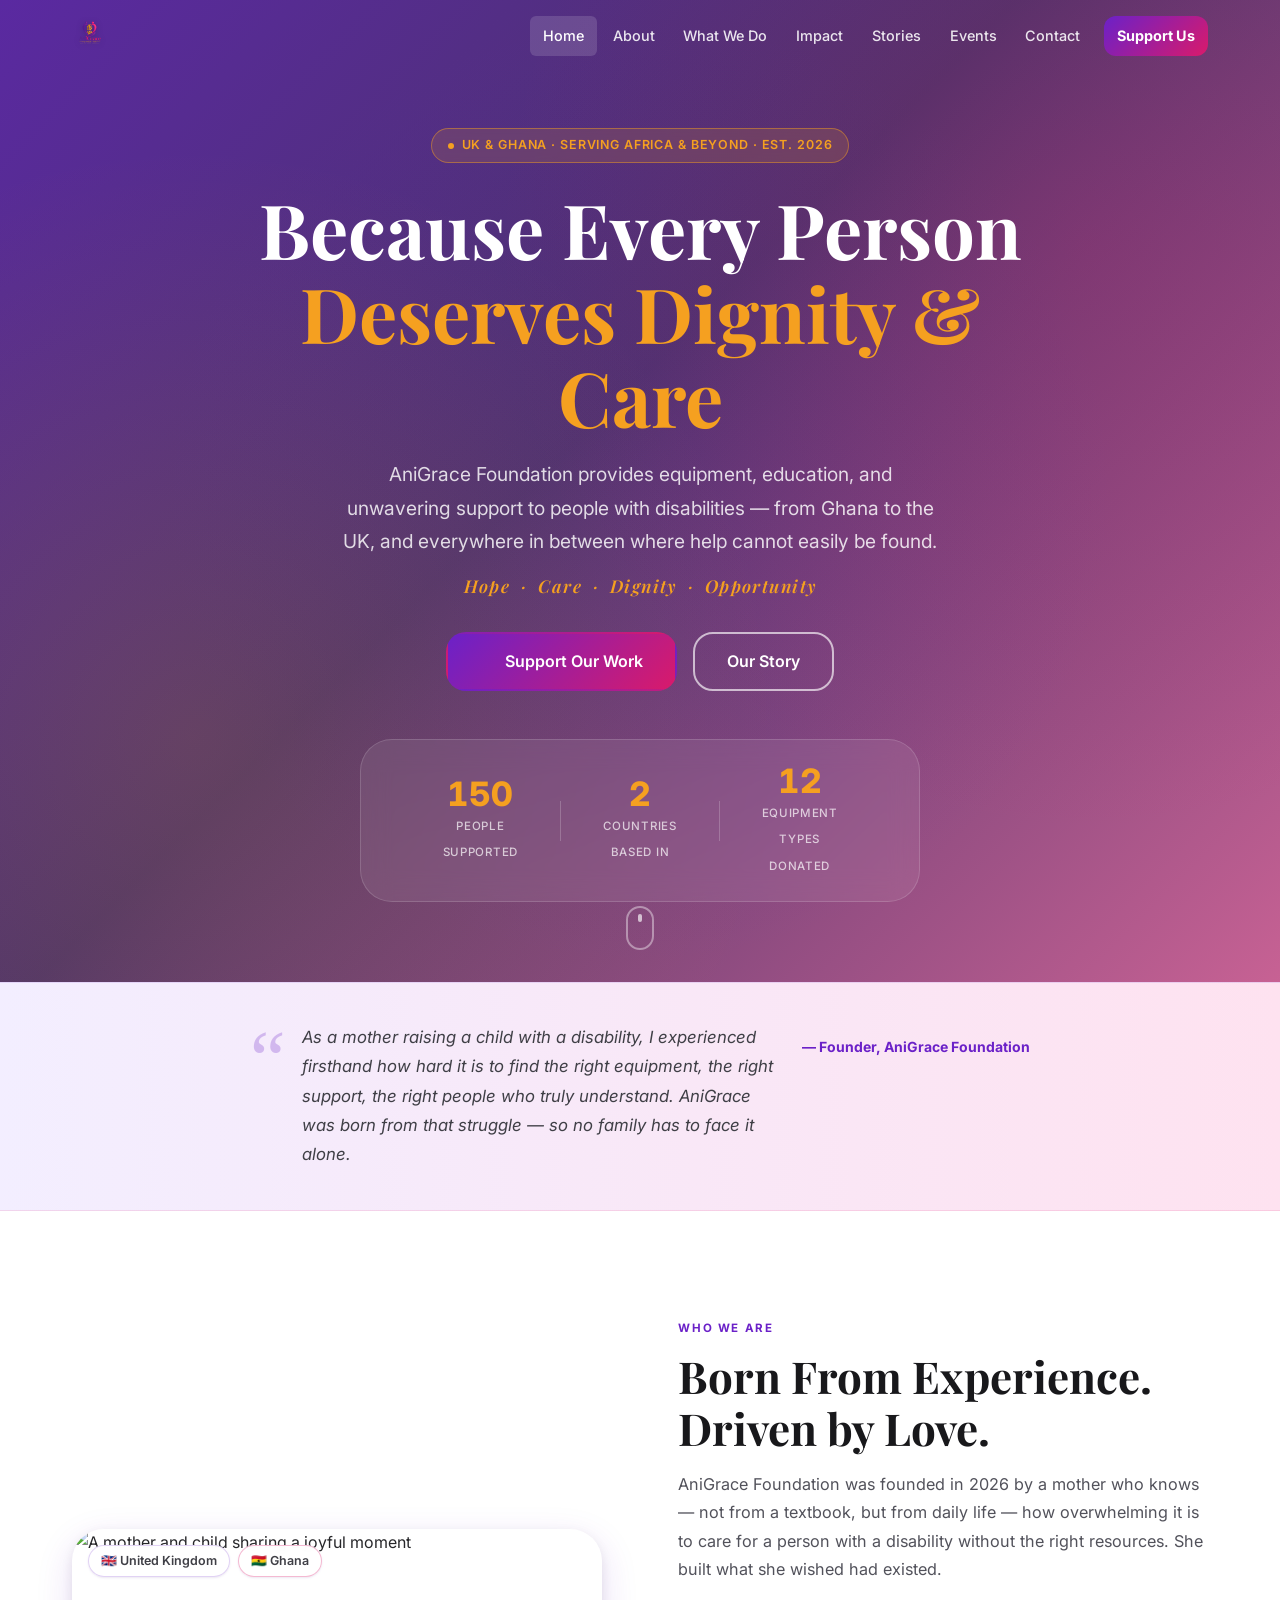
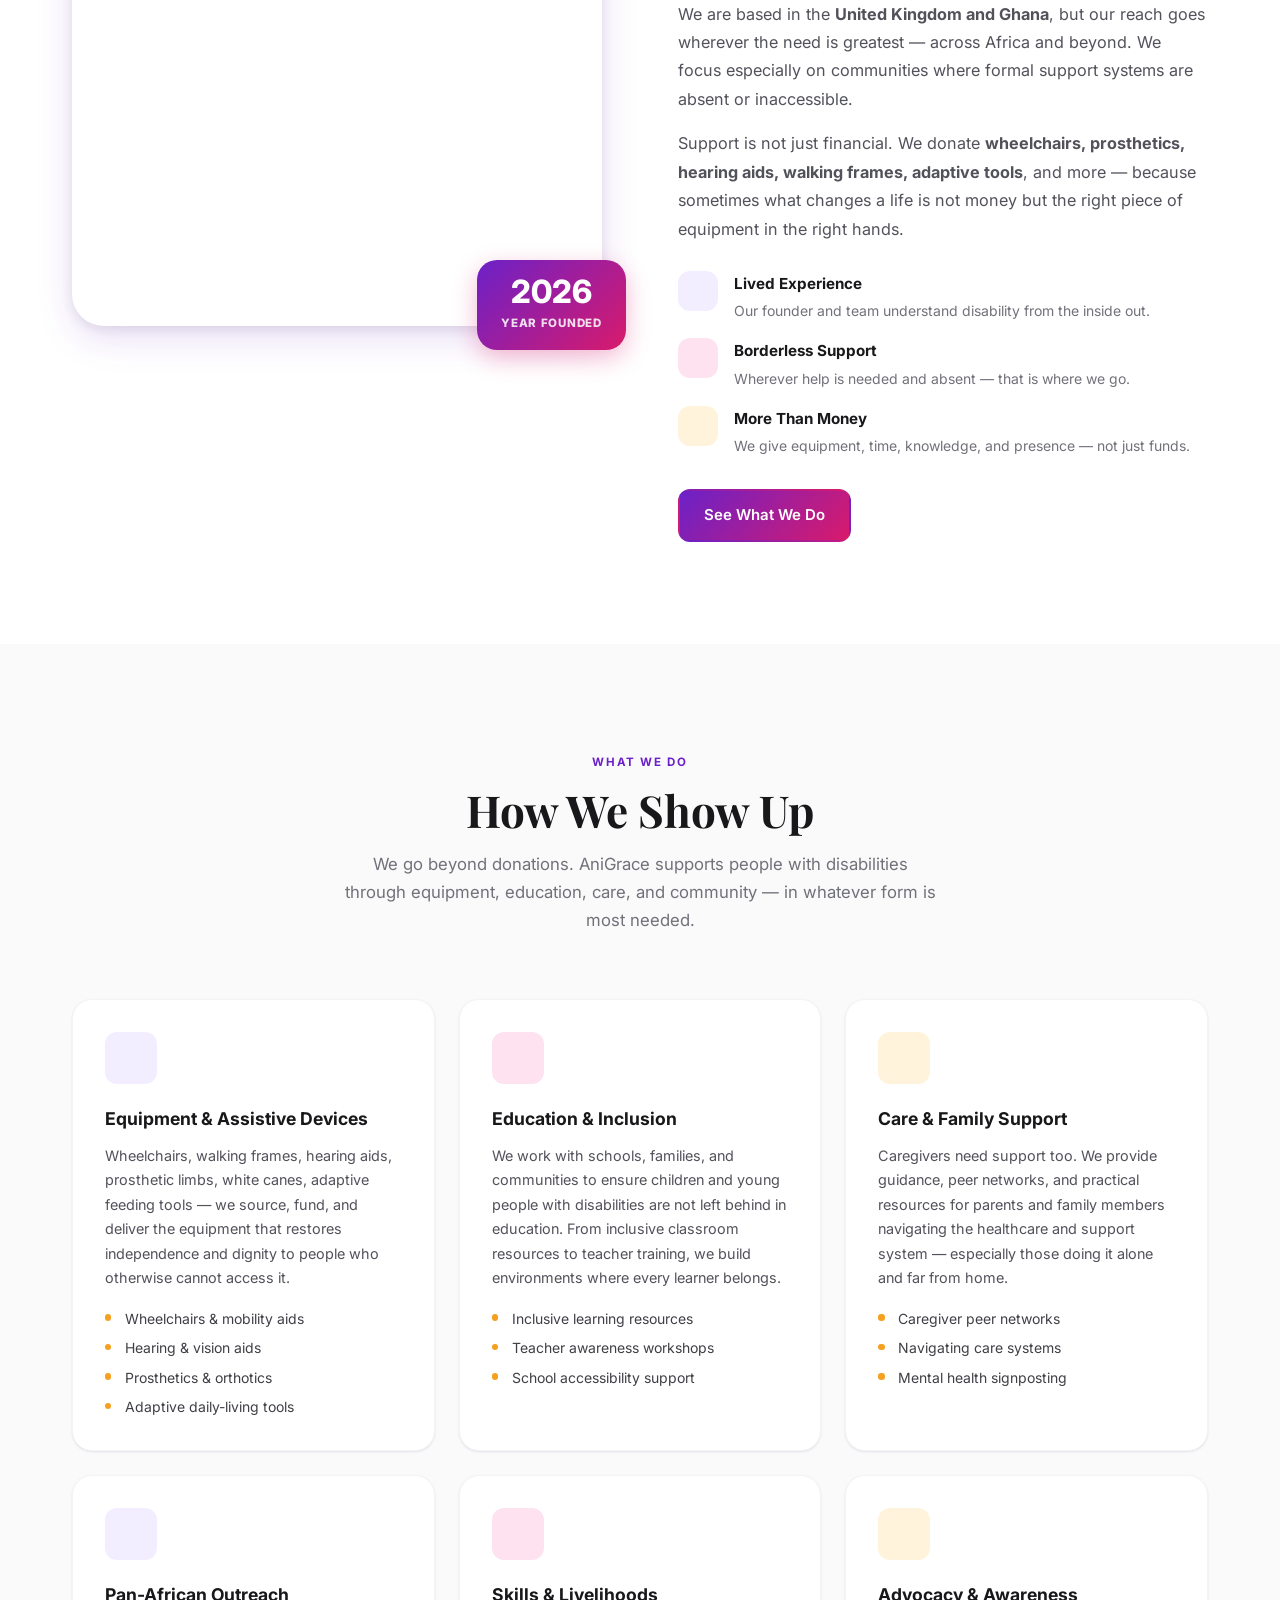
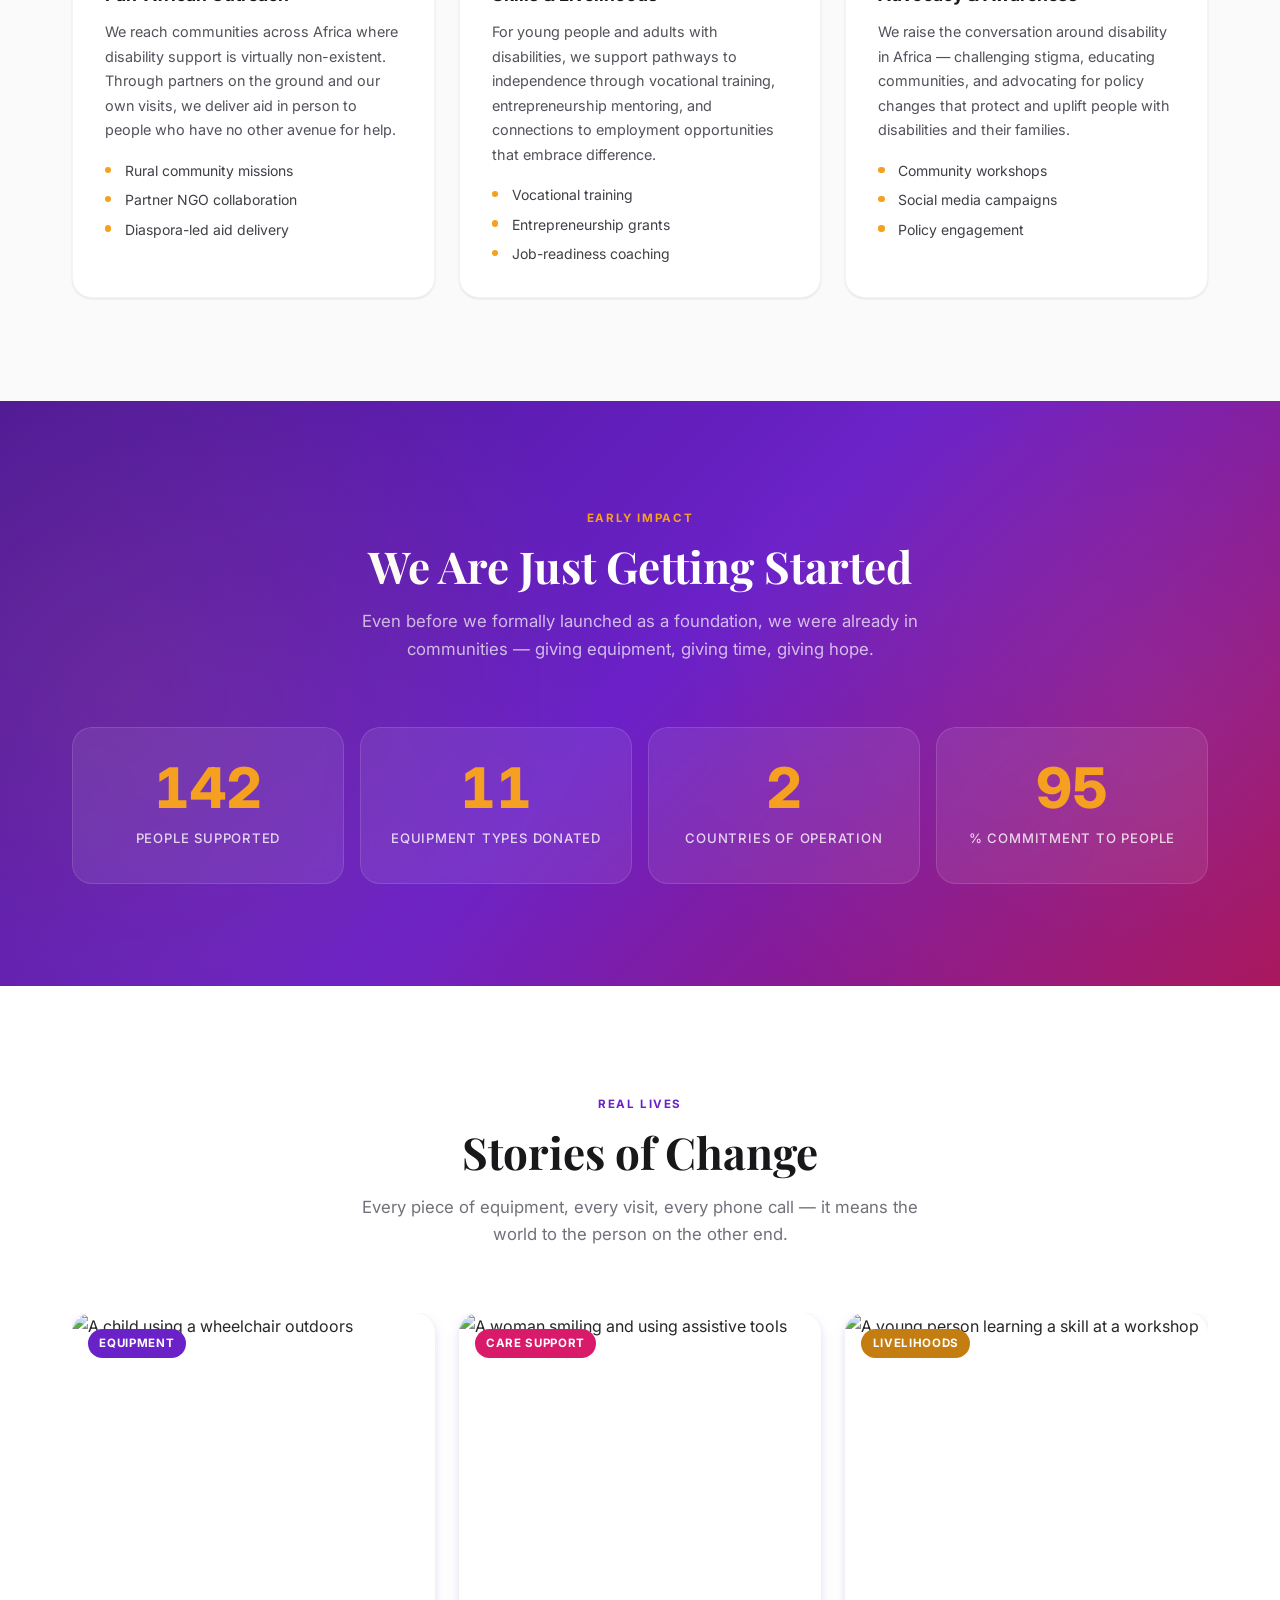
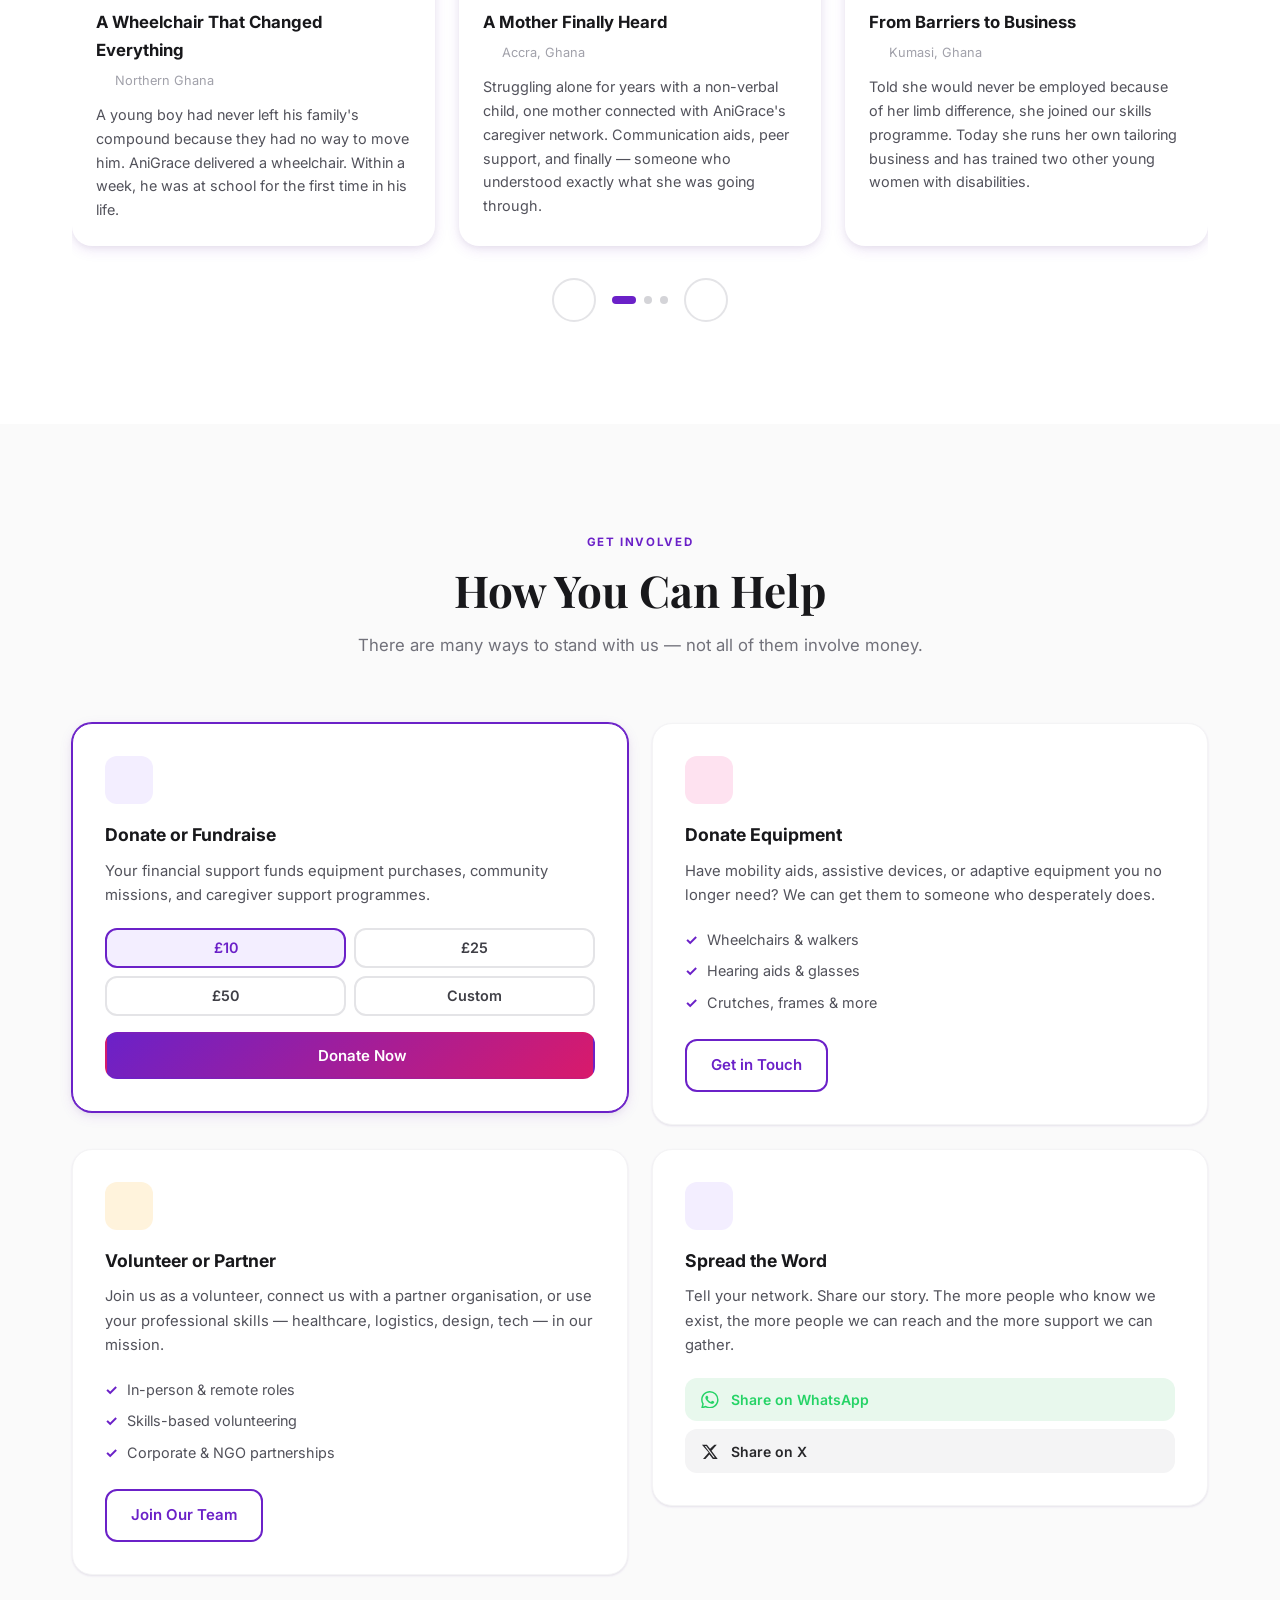
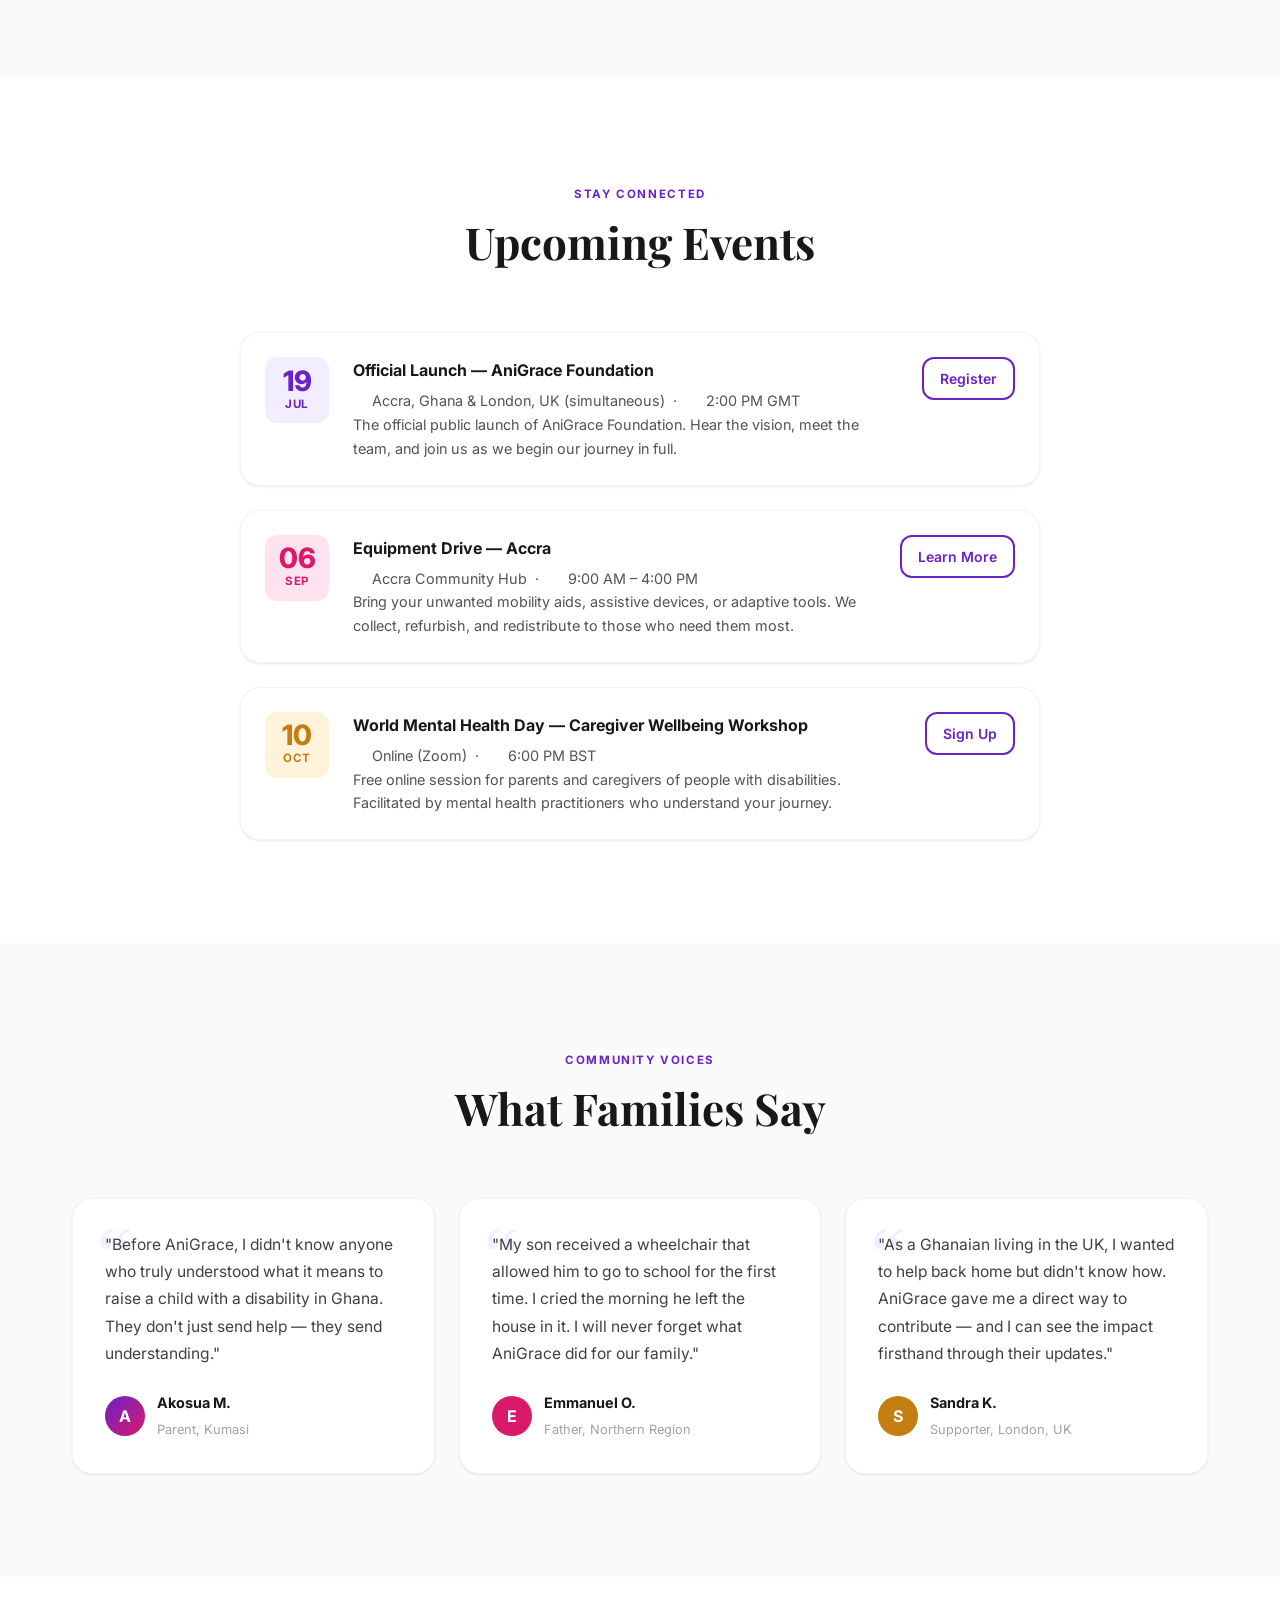
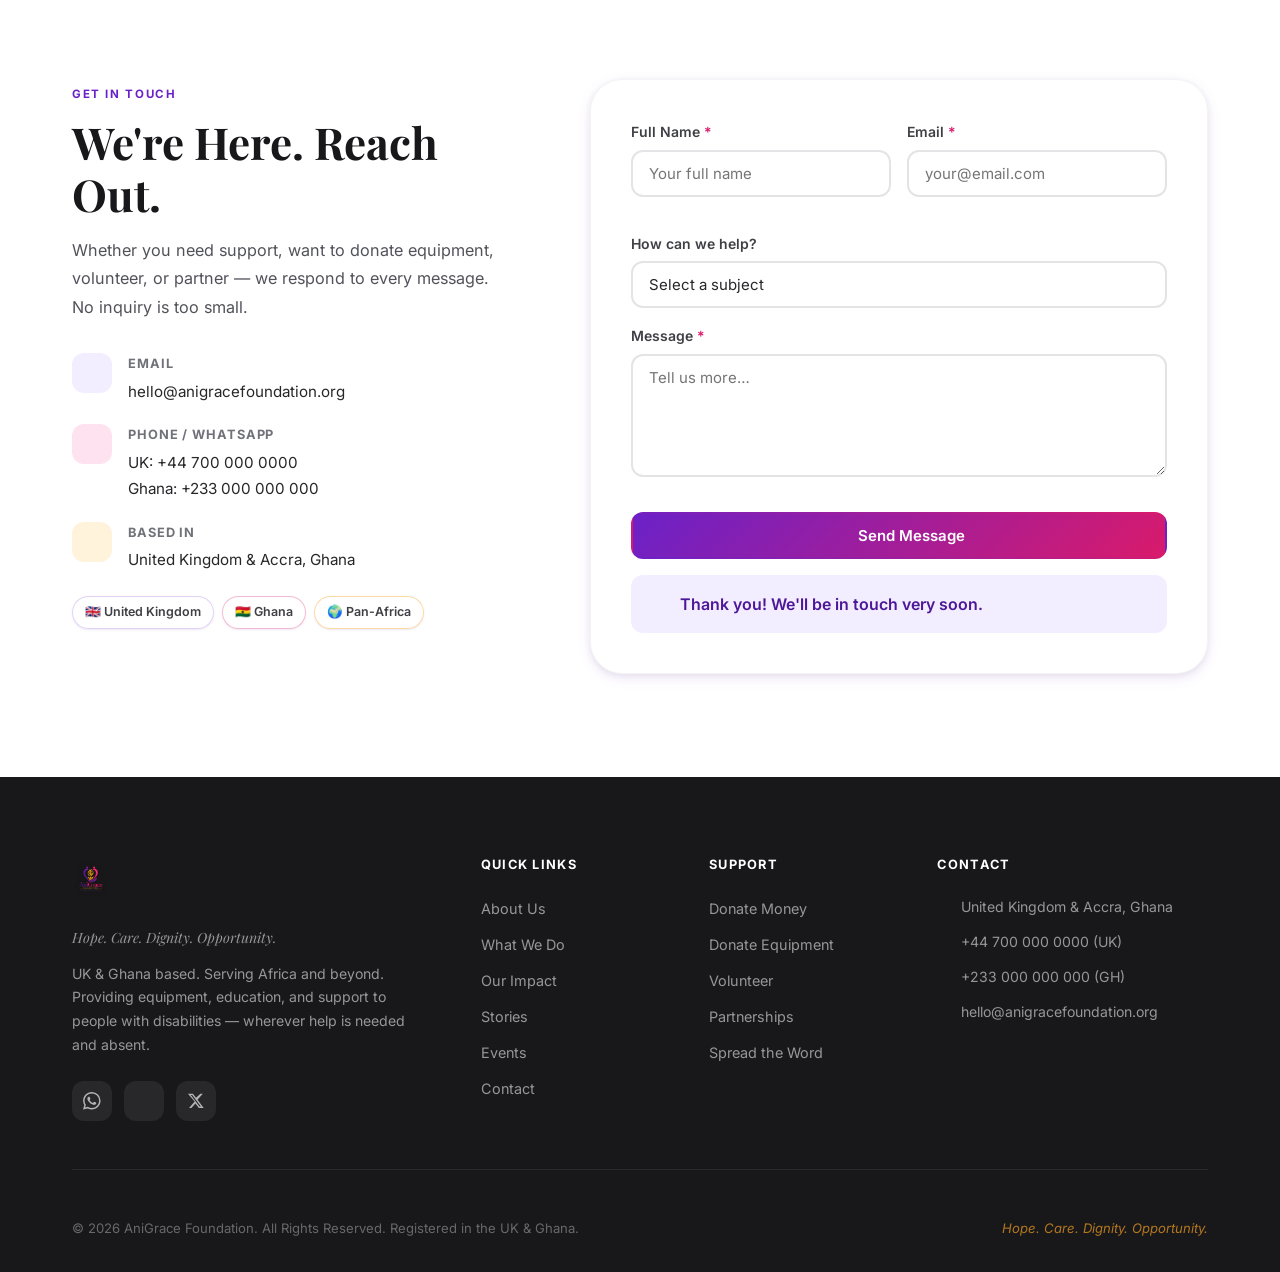
==== commit 14b7819c: "Add real AniGrace logo — replace SVG placeholder in navbar and footer Co-Authored-By: Frederick Opok" ====
--- a/index.html
+++ b/index.html
@@ -32,24 +32,7 @@
   <header class="navbar" id="navbar" role="banner">
     <div class="nav-container">
       <a href="#home" class="nav-logo" aria-label="AniGrace Foundation — home">
-        <span class="logo-mark" aria-hidden="true">
-          <!-- inline SVG heart-figure mark -->
-          <svg width="36" height="36" viewBox="0 0 36 36" fill="none" xmlns="http://www.w3.org/2000/svg" aria-hidden="true">
-            <circle cx="11" cy="5" r="3" fill="#6B21C8"/>
-            <circle cx="25" cy="5" r="3" fill="#D91A6B"/>
-            <path d="M11 9 C6 12 5 22 18 30 C31 22 30 12 25 9 C22 7.5 18 14 18 14 C18 14 14 7.5 11 9Z" fill="url(#heartGrad)"/>
-            <path d="M13 28 Q18 32 18 32 Q18 32 23 28" stroke="#F5A020" stroke-width="2" stroke-linecap="round" fill="none"/>
-            <defs>
-              <linearGradient id="heartGrad" x1="5" y1="9" x2="31" y2="30" gradientUnits="userSpaceOnUse">
-                <stop offset="0%" stop-color="#6B21C8"/>
-                <stop offset="100%" stop-color="#D91A6B"/>
-              </linearGradient>
-            </defs>
-          </svg>
-        </span>
-        <span class="logo-wordmark">
-          <span class="logo-ani">Ani</span><span class="logo-grace">Grace</span>
-        </span>
+        <img src="assets/logo.PNG" alt="AniGrace Foundation logo" class="logo-img" />
       </a>
 
       <nav class="nav-links" id="nav-links" role="navigation" aria-label="Main navigation">
@@ -785,23 +768,7 @@
 
         <div class="footer-brand">
           <a href="#home" class="nav-logo footer-logo" aria-label="AniGrace Foundation">
-            <span class="logo-mark" aria-hidden="true">
-              <svg width="32" height="32" viewBox="0 0 36 36" fill="none" xmlns="http://www.w3.org/2000/svg" aria-hidden="true">
-                <circle cx="11" cy="5" r="3" fill="#6B21C8"/>
-                <circle cx="25" cy="5" r="3" fill="#D91A6B"/>
-                <path d="M11 9 C6 12 5 22 18 30 C31 22 30 12 25 9 C22 7.5 18 14 18 14 C18 14 14 7.5 11 9Z" fill="url(#heartGradF)"/>
-                <path d="M13 28 Q18 32 18 32 Q18 32 23 28" stroke="#F5A020" stroke-width="2" stroke-linecap="round" fill="none"/>
-                <defs>
-                  <linearGradient id="heartGradF" x1="5" y1="9" x2="31" y2="30" gradientUnits="userSpaceOnUse">
-                    <stop offset="0%" stop-color="#6B21C8"/>
-                    <stop offset="100%" stop-color="#D91A6B"/>
-                  </linearGradient>
-                </defs>
-              </svg>
-            </span>
-            <span class="logo-wordmark">
-              <span class="logo-ani">Ani</span><span class="logo-grace">Grace</span>
-            </span>
+            <img src="assets/logo.PNG" alt="AniGrace Foundation logo" class="logo-img logo-img--footer" />
           </a>
           <p class="footer-motto-text">Hope. Care. Dignity. Opportunity.</p>
           <p>UK &amp; Ghana based. Serving Africa and beyond. Providing equipment, education, and support to people with disabilities — wherever help is needed and absent.</p>
--- a/css/style.css
+++ b/css/style.css
@@ -201,7 +201,18 @@
   font-weight: 800; font-size: 1.25rem;
   text-decoration: none;
 }
-.logo-mark svg { display: block; }
+.logo-img {
+  height: 52px;
+  width: auto;
+  display: block;
+  object-fit: contain;
+  filter: drop-shadow(0 1px 3px rgba(0,0,0,.25));
+  transition: opacity var(--dur);
+}
+.logo-img--footer {
+  height: 56px;
+}
+.logo-img:hover { opacity: .9; }
 .logo-wordmark { line-height: 1; }
 .logo-ani   { color: var(--purple); }
 .logo-grace { color: var(--pink); }
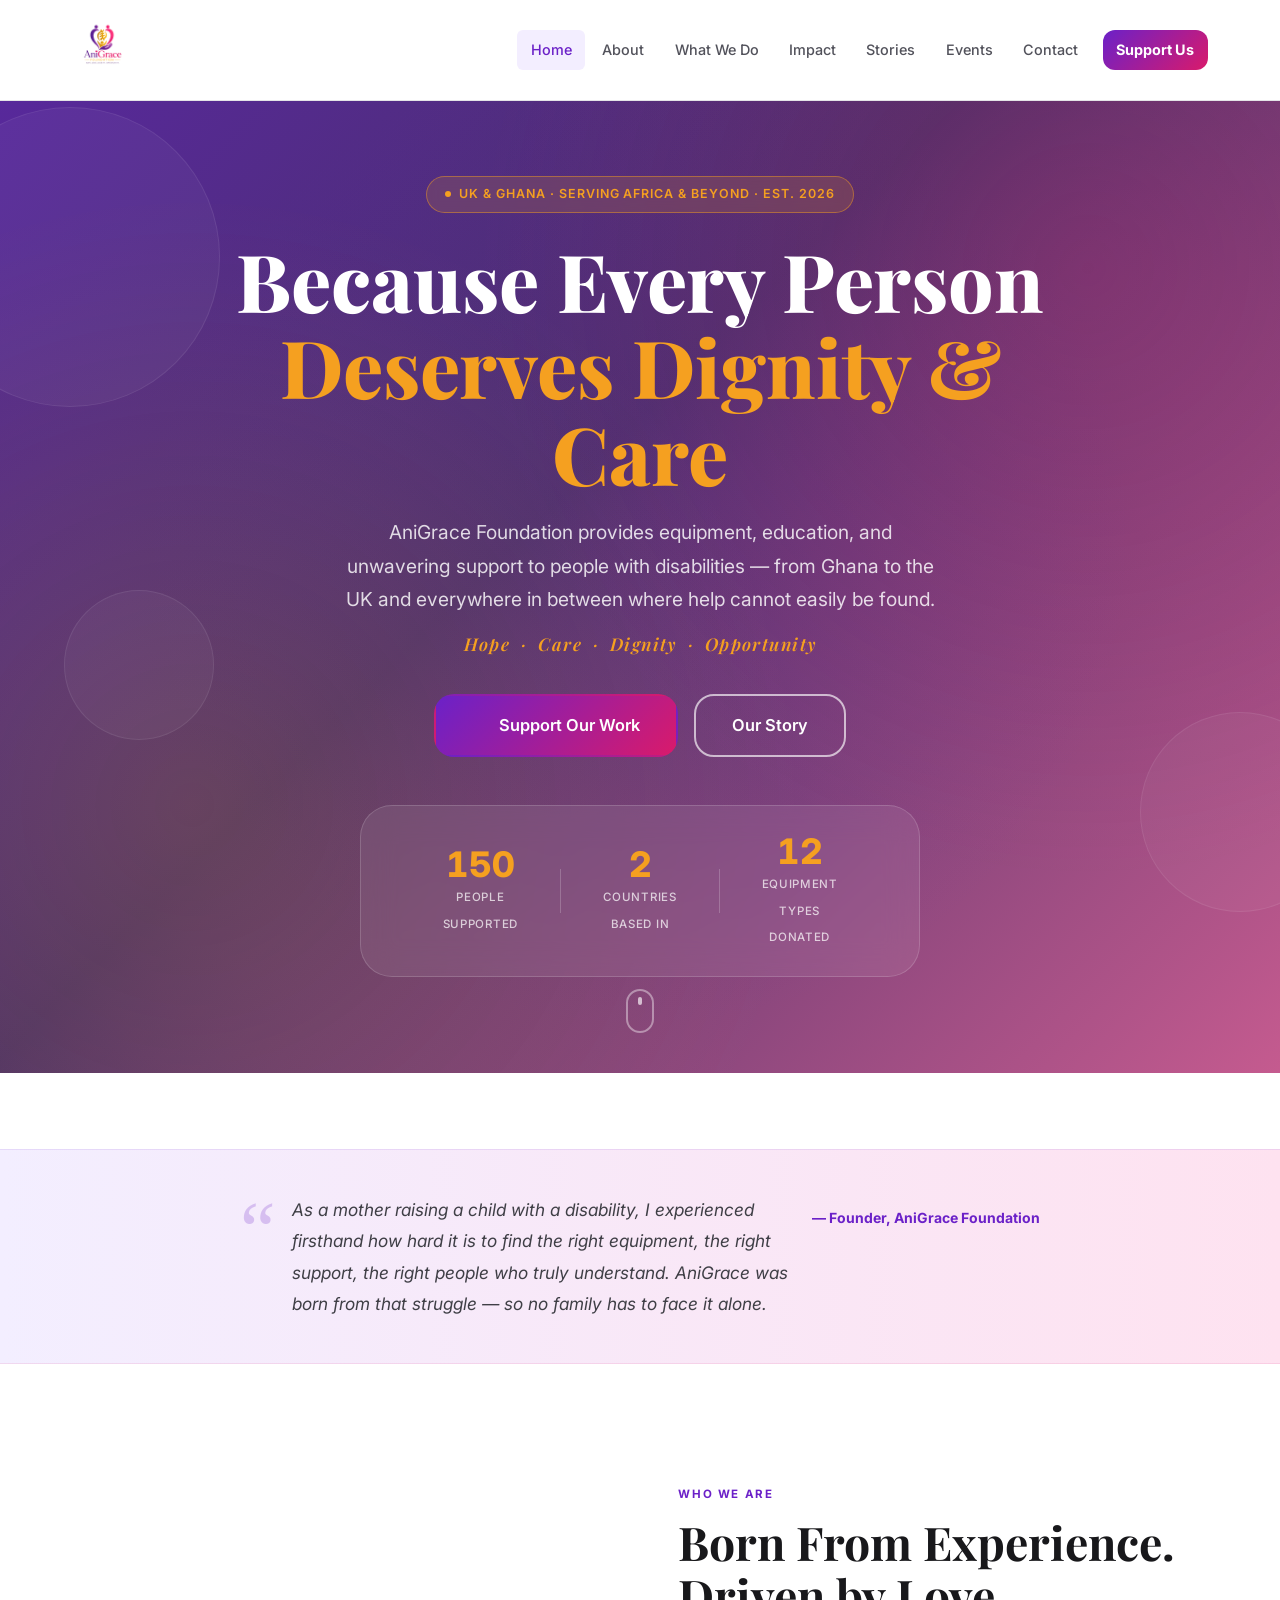
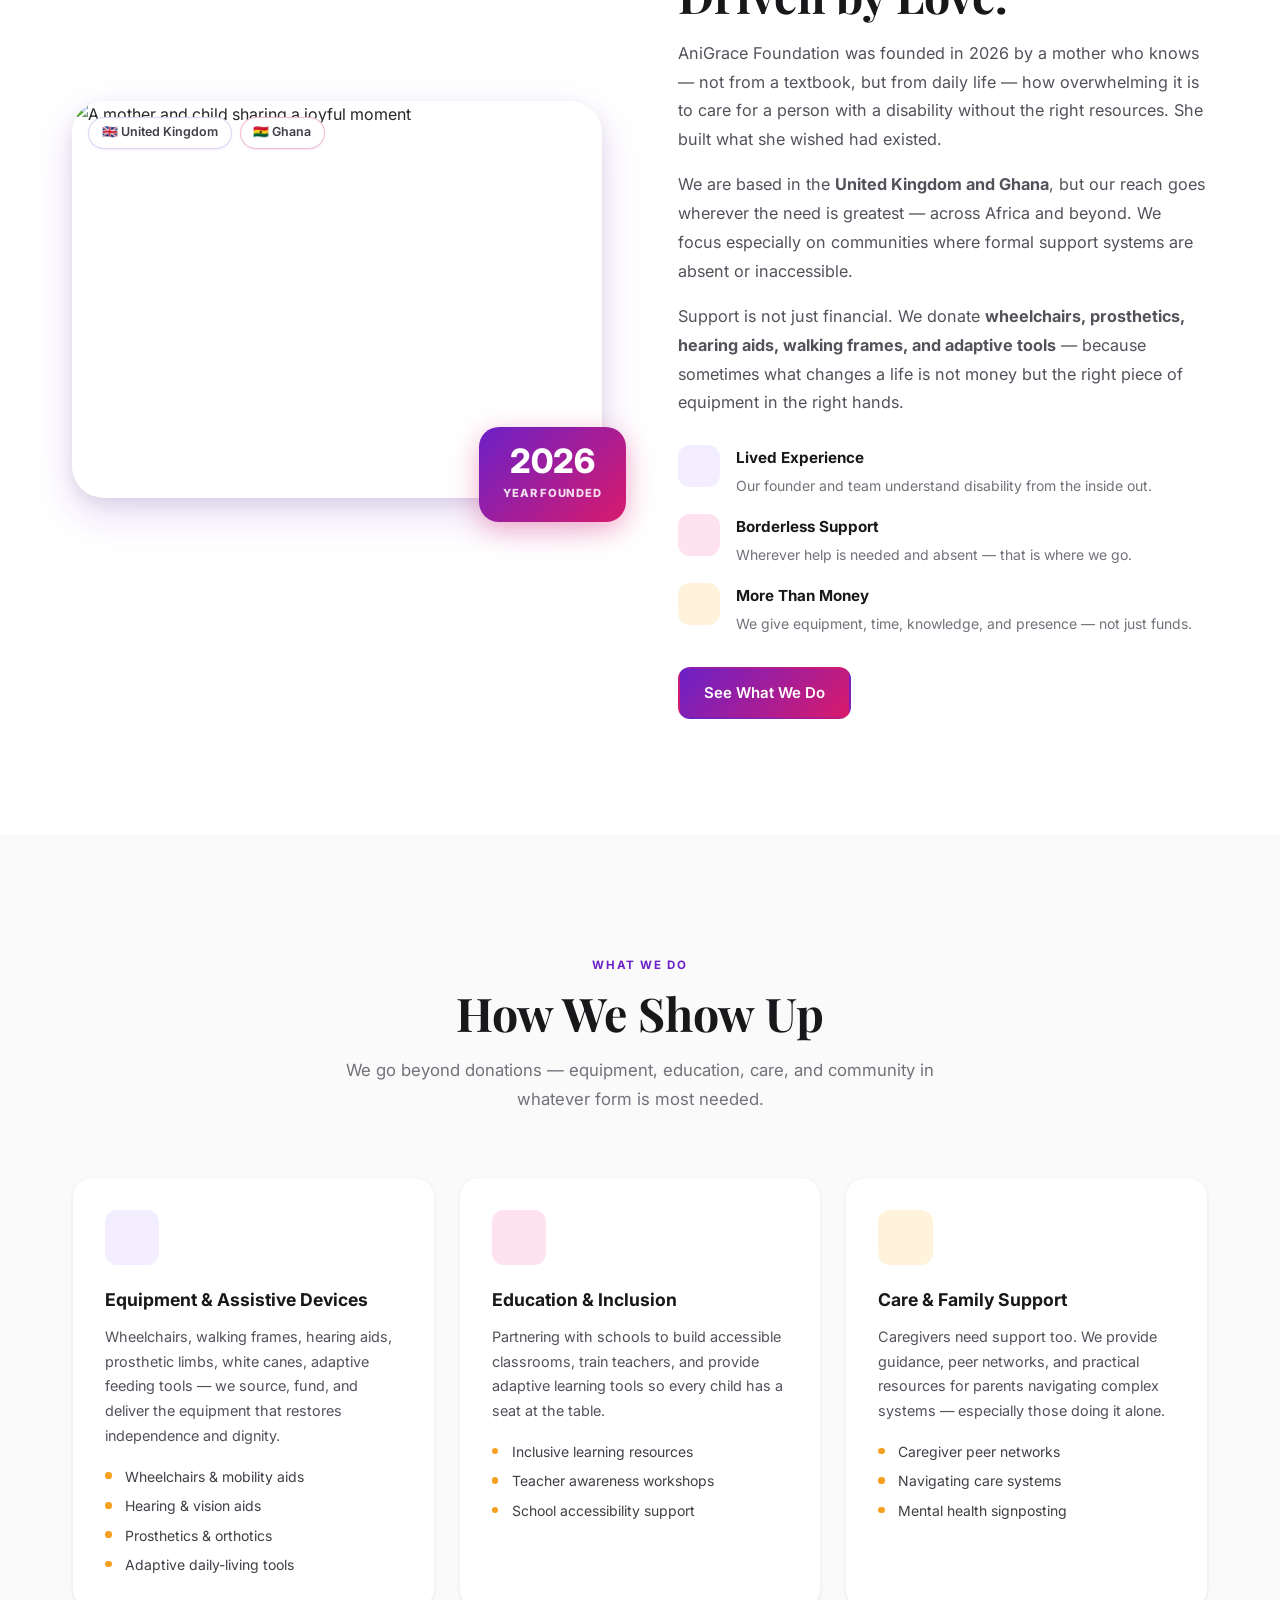
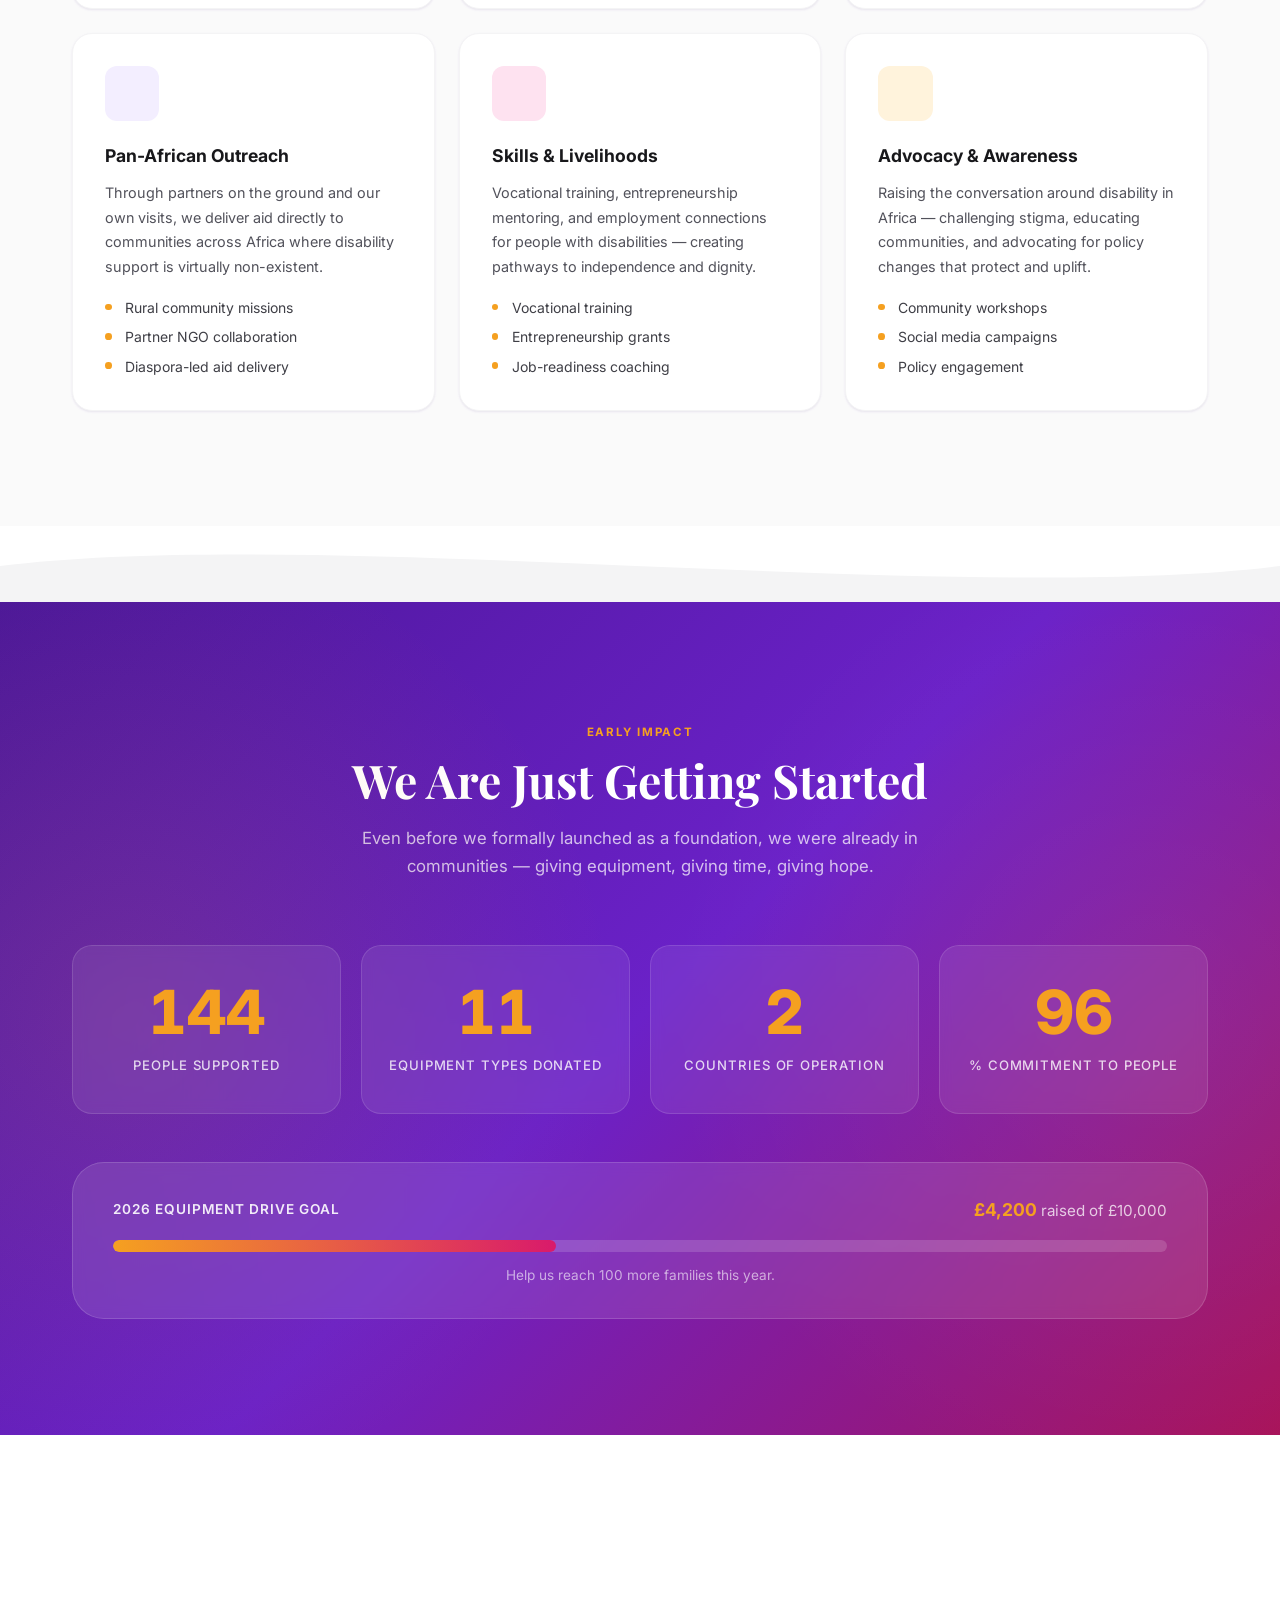
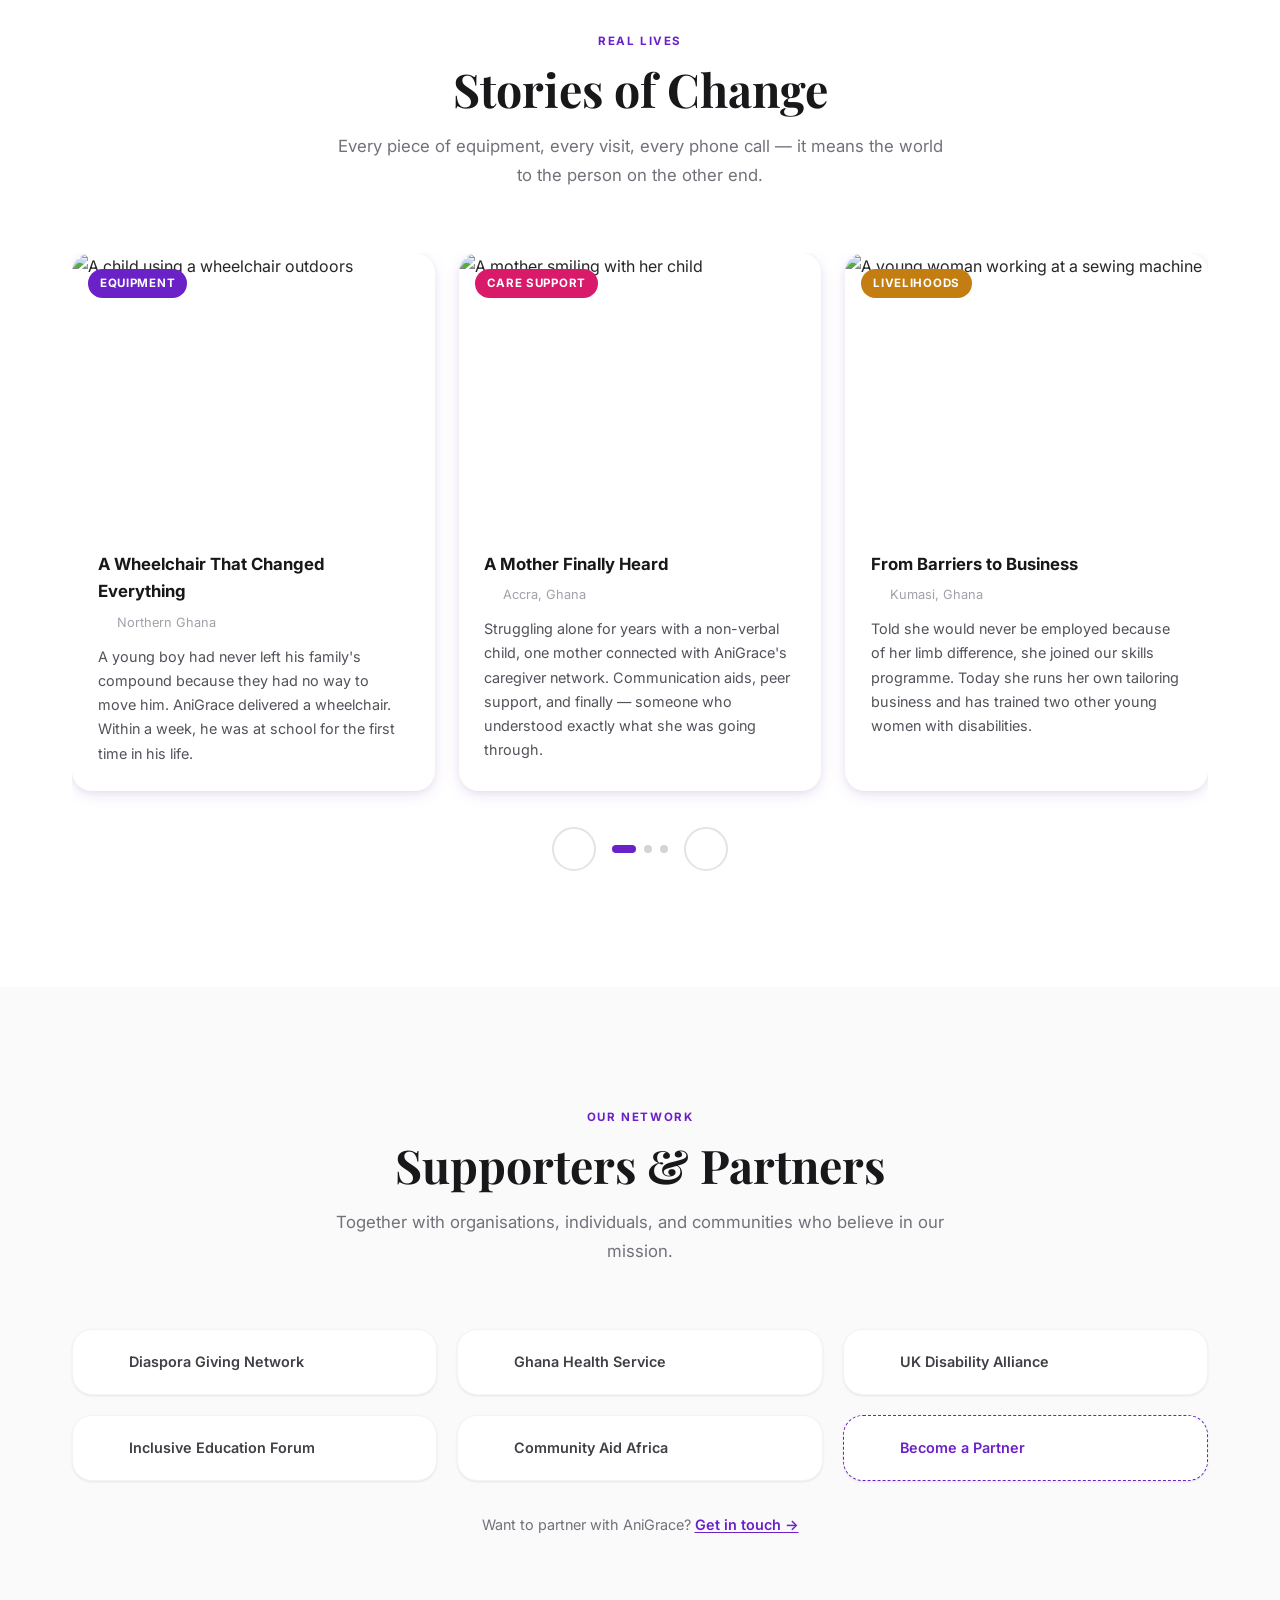
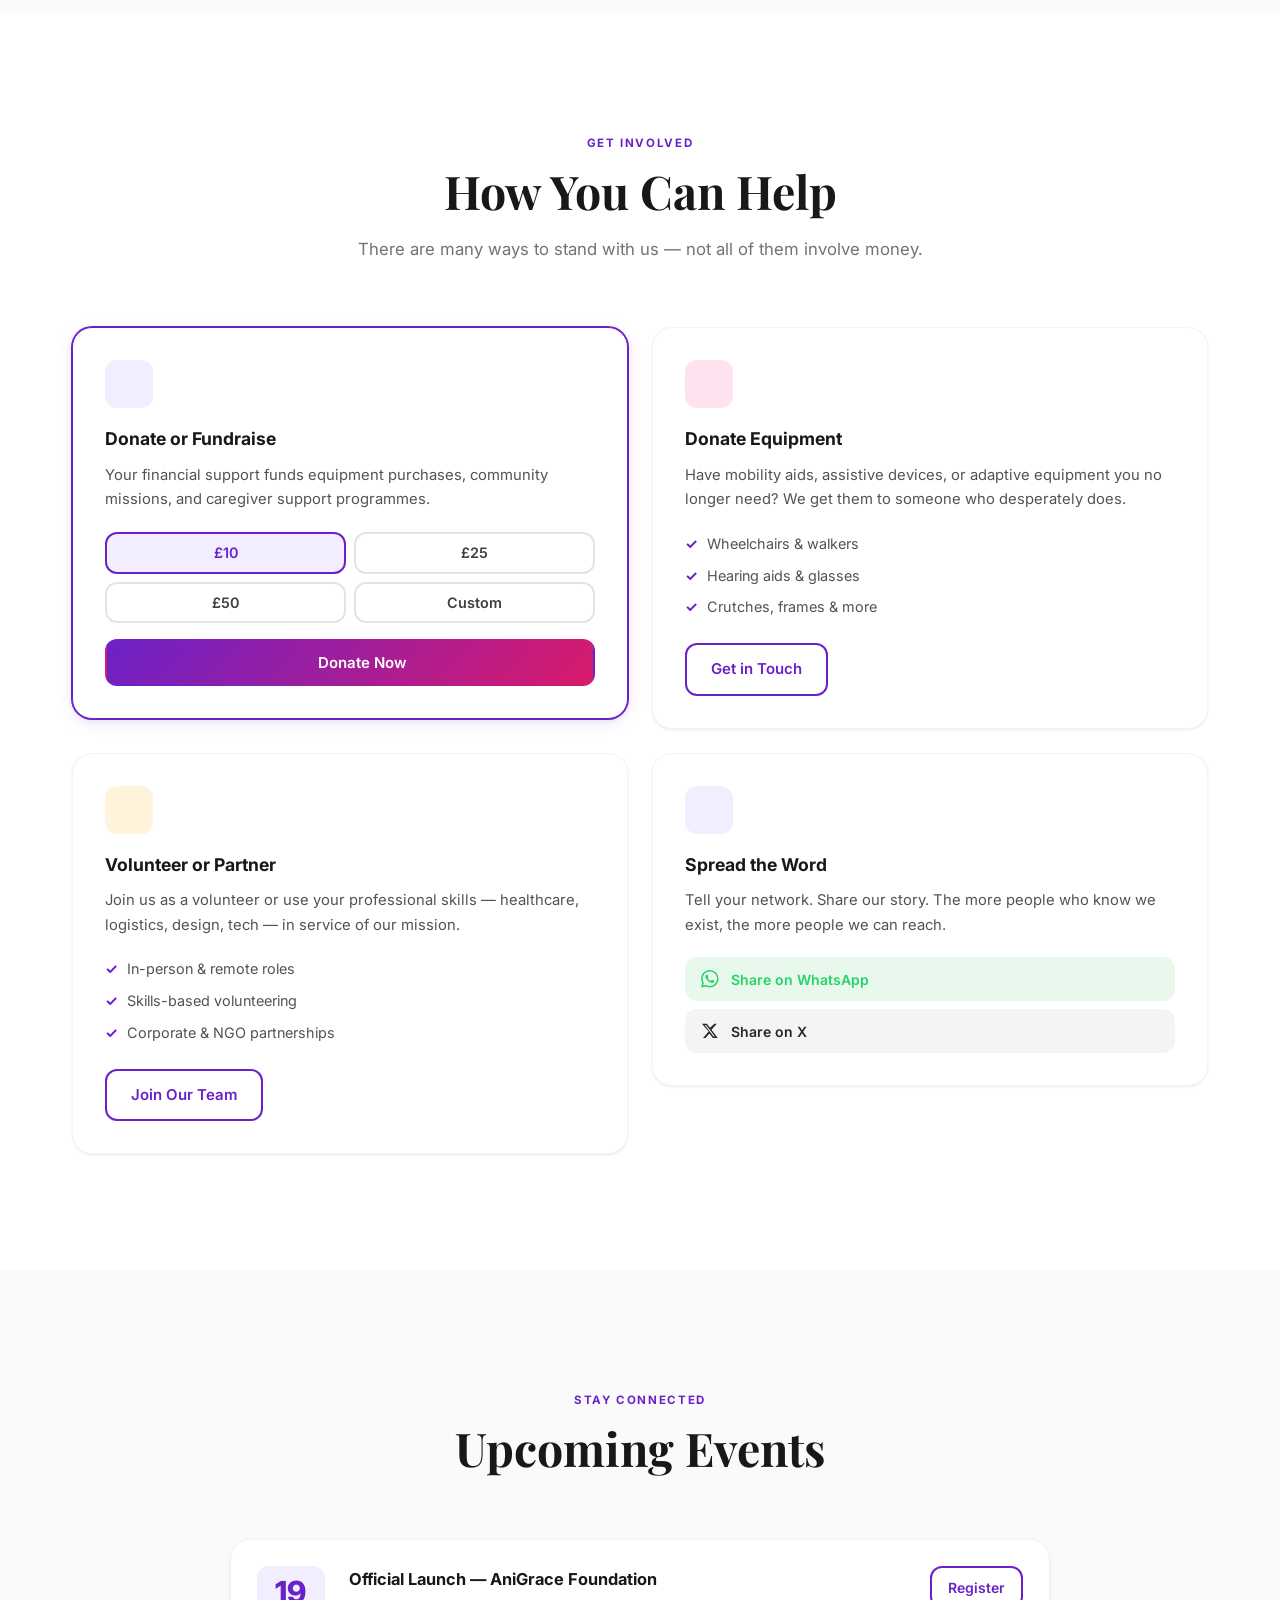
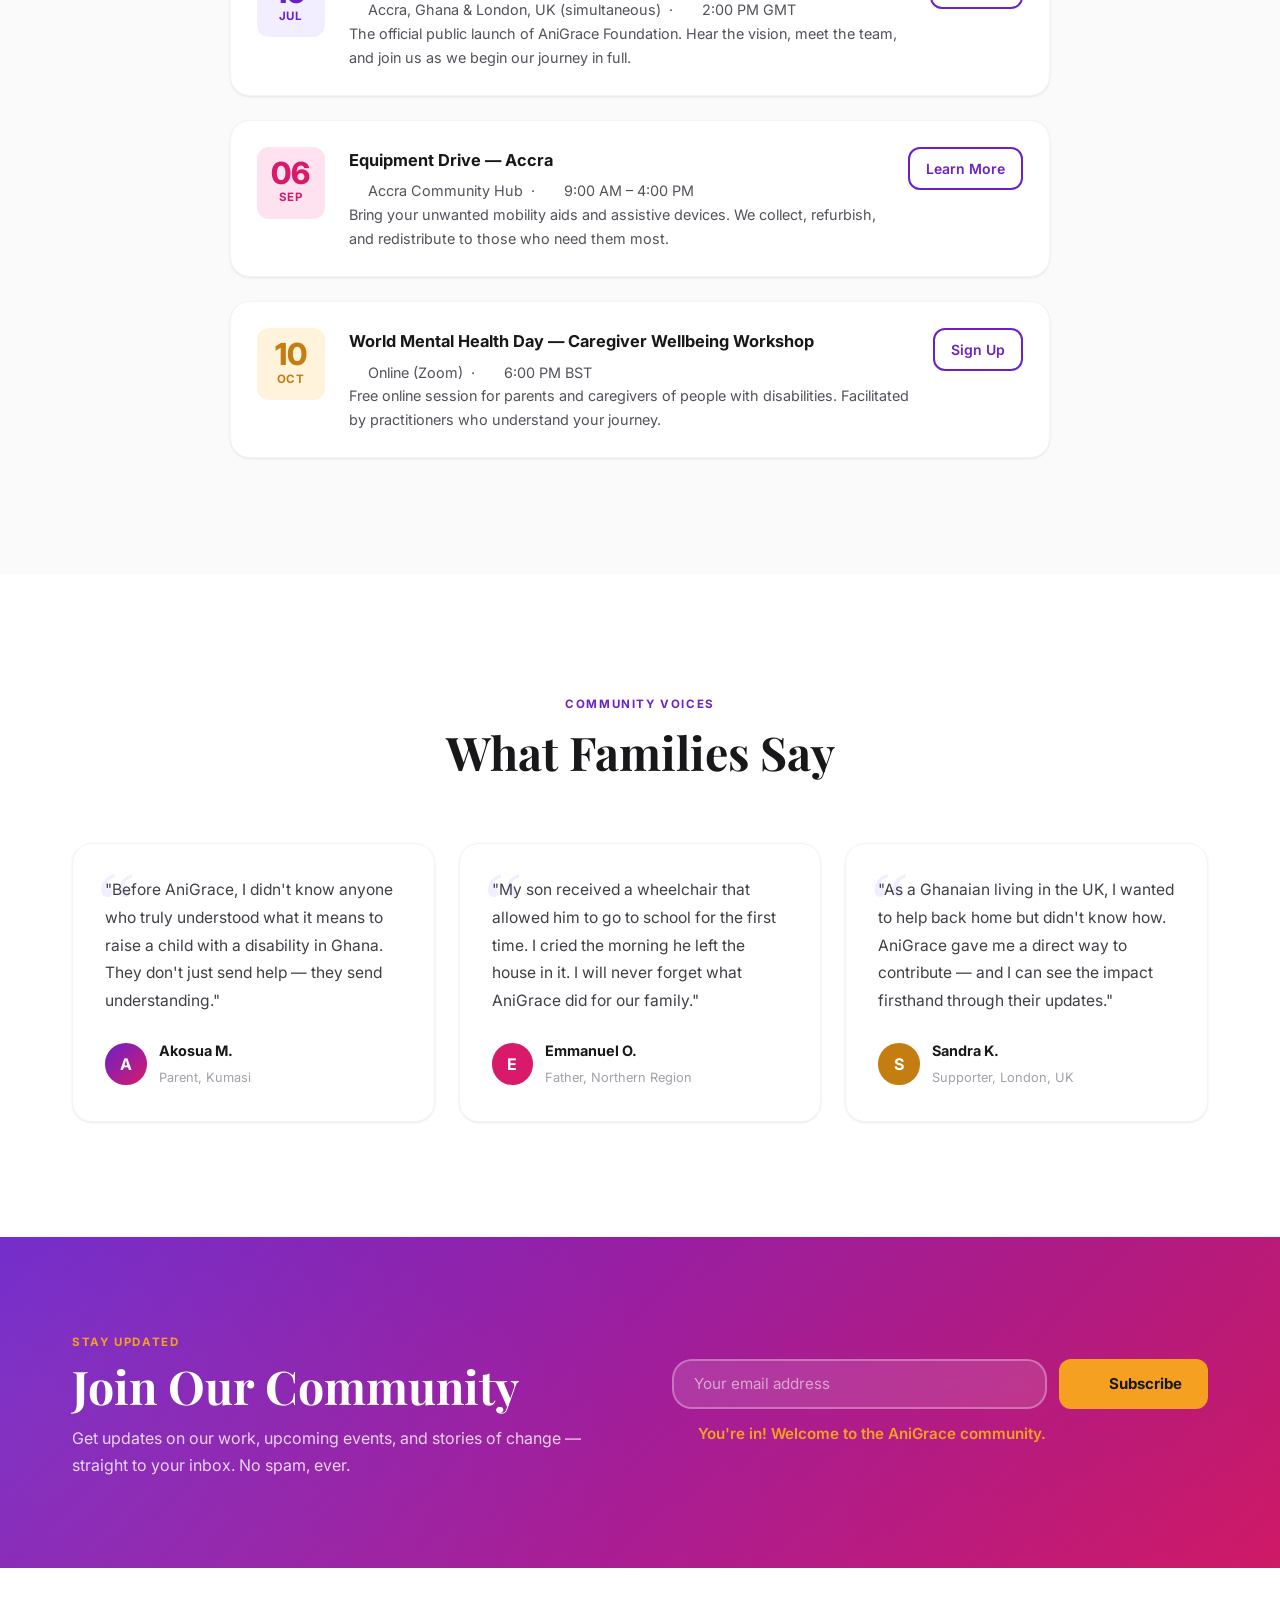
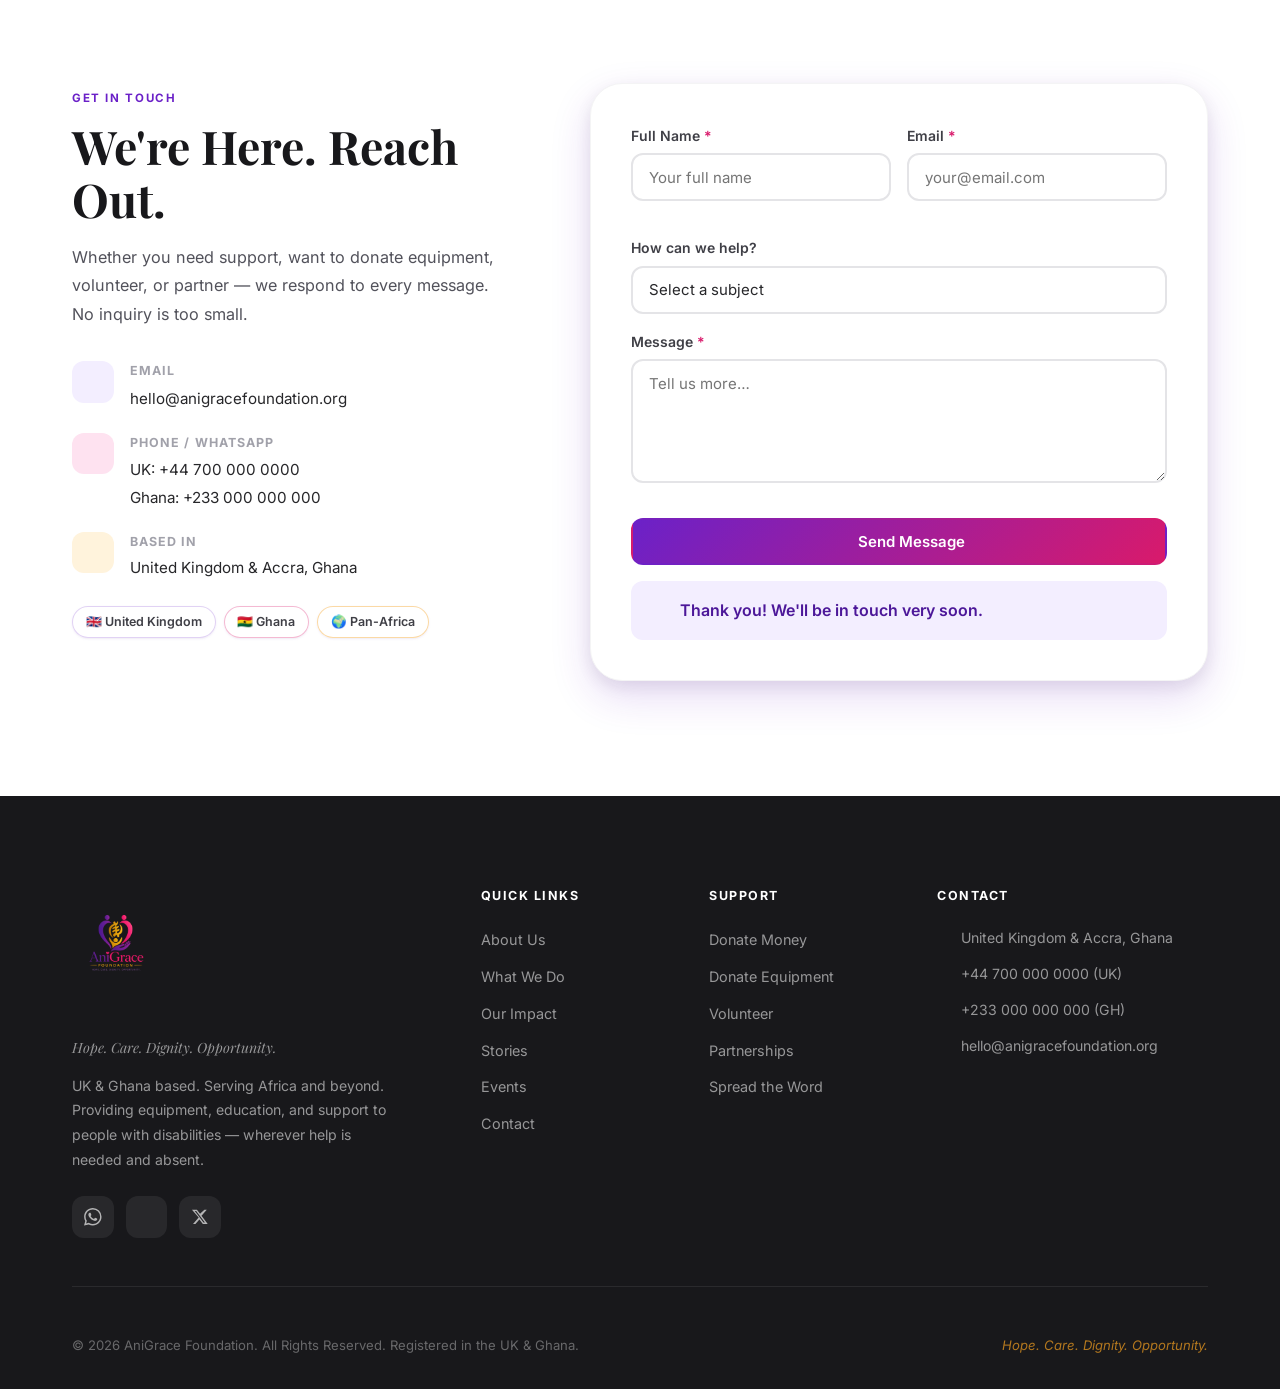
==== commit 39a7b421: "Major upgrade — next level production-ready overhaul Logo: - Navbar: 90px height (was 72px), navbar " ====
--- a/index.html
+++ b/index.html
@@ -3,66 +3,70 @@
 <head>
   <meta charset="UTF-8" />
   <meta name="viewport" content="width=device-width, initial-scale=1.0" />
-  <meta name="description" content="AniGrace Foundation — Hope. Care. Dignity. Opportunity. Supporting people with disabilities across Africa and beyond with equipment, education, and care." />
+  <meta name="description" content="AniGrace Foundation — Hope. Care. Dignity. Opportunity. UK & Ghana based. Supporting people with disabilities across Africa and beyond with equipment, education, and care." />
   <meta name="theme-color" content="#6B21C8" />
   <title>AniGrace Foundation — Hope. Care. Dignity. Opportunity.</title>
 
-  <!-- Open Graph -->
-  <meta property="og:title" content="AniGrace Foundation" />
+  <meta property="og:title"       content="AniGrace Foundation" />
   <meta property="og:description" content="Hope. Care. Dignity. Opportunity. UK & Ghana based — supporting people with disabilities wherever help is needed." />
-  <meta property="og:type" content="website" />
-
-  <!-- Google Fonts -->
+  <meta property="og:type"        content="website" />
+  <meta property="og:image"       content="assets/logo.PNG" />
+
   <link rel="preconnect" href="https://fonts.googleapis.com" />
   <link rel="preconnect" href="https://fonts.gstatic.com" crossorigin />
-  <link href="https://fonts.googleapis.com/css2?family=Inter:wght@300;400;500;600;700&family=Playfair+Display:ital,wght@0,600;0,700;1,600&display=swap" rel="stylesheet" />
-
-  <!-- Lucide Icons -->
+  <link href="https://fonts.googleapis.com/css2?family=Inter:wght@300;400;500;600;700;800&family=Playfair+Display:ital,wght@0,600;0,700;0,800;1,600&display=swap" rel="stylesheet" />
   <script src="https://unpkg.com/lucide@latest/dist/umd/lucide.js" defer></script>
-
   <link rel="stylesheet" href="css/style.css" />
 </head>
 <body>
 
   <a href="#main-content" class="skip-link">Skip to main content</a>
 
-  <!-- ============================================================
-       NAVBAR
-  ============================================================ -->
+  <!-- Preloader -->
+  <div class="preloader" id="preloader" aria-hidden="true">
+    <div class="preloader-inner">
+      <img src="assets/logo.PNG" alt="" class="preloader-logo" />
+      <div class="preloader-bar"><div class="preloader-fill"></div></div>
+      <p class="preloader-motto">Hope. Care. Dignity. Opportunity.</p>
+    </div>
+  </div>
+
+  <!-- Scroll progress bar -->
+  <div class="scroll-progress" id="scrollProgress" aria-hidden="true"></div>
+
+  <!-- ============================================================ NAVBAR ============================================================ -->
   <header class="navbar" id="navbar" role="banner">
     <div class="nav-container">
       <a href="#home" class="nav-logo" aria-label="AniGrace Foundation — home">
-        <img src="assets/logo.PNG" alt="AniGrace Foundation logo" class="logo-img" />
+        <img src="assets/logo.PNG" alt="AniGrace Foundation" class="logo-img" />
       </a>
-
       <nav class="nav-links" id="nav-links" role="navigation" aria-label="Main navigation">
-        <a href="#home"      class="nav-link active">Home</a>
-        <a href="#about"     class="nav-link">About</a>
-        <a href="#programs"  class="nav-link">What We Do</a>
-        <a href="#impact"    class="nav-link">Impact</a>
-        <a href="#stories"   class="nav-link">Stories</a>
-        <a href="#events"    class="nav-link">Events</a>
-        <a href="#contact"   class="nav-link">Contact</a>
-        <a href="#support"   class="nav-link nav-cta">Support Us</a>
+        <a href="#home"     class="nav-link active">Home</a>
+        <a href="#about"    class="nav-link">About</a>
+        <a href="#programs" class="nav-link">What We Do</a>
+        <a href="#impact"   class="nav-link">Impact</a>
+        <a href="#stories"  class="nav-link">Stories</a>
+        <a href="#events"   class="nav-link">Events</a>
+        <a href="#contact"  class="nav-link">Contact</a>
+        <a href="#support"  class="nav-link nav-cta">Support Us</a>
       </nav>
-
       <button class="hamburger" id="hamburger" aria-label="Toggle navigation menu" aria-expanded="false" aria-controls="nav-links">
-        <span class="bar"></span>
-        <span class="bar"></span>
-        <span class="bar"></span>
+        <span class="bar"></span><span class="bar"></span><span class="bar"></span>
       </button>
     </div>
   </header>
 
   <main id="main-content">
 
-    <!-- ============================================================
-         HERO
-    ============================================================ -->
+    <!-- ============================================================ HERO ============================================================ -->
     <section class="hero" id="home" aria-label="Hero section">
       <div class="hero-bg" aria-hidden="true">
         <div class="hero-overlay"></div>
         <div class="hero-orbs"></div>
+        <!-- Floating shapes -->
+        <div class="hero-shape hero-shape--1" aria-hidden="true"></div>
+        <div class="hero-shape hero-shape--2" aria-hidden="true"></div>
+        <div class="hero-shape hero-shape--3" aria-hidden="true"></div>
       </div>
 
       <div class="hero-content">
@@ -70,32 +74,26 @@
           <span class="badge-dot"></span>
           UK &amp; Ghana · Serving Africa &amp; Beyond · Est. 2026
         </div>
-
         <h1 class="hero-title">
           Because Every Person<br />
           <span class="hero-title-accent">Deserves Dignity &amp; Care</span>
         </h1>
-
         <p class="hero-subtitle">
           AniGrace Foundation provides equipment, education, and unwavering support
-          to people with disabilities — from Ghana to the UK, and everywhere in between
+          to people with disabilities — from Ghana to the UK and everywhere in between
           where help cannot easily be found.
         </p>
-
         <p class="hero-motto" aria-label="Foundation motto">
           Hope &nbsp;·&nbsp; Care &nbsp;·&nbsp; Dignity &nbsp;·&nbsp; Opportunity
         </p>
-
         <div class="hero-actions">
-          <a href="#support" class="btn btn-primary btn-lg">
-            <i data-lucide="heart" aria-hidden="true"></i>
-            Support Our Work
+          <a href="#support" class="btn btn-primary btn-lg ripple">
+            <i data-lucide="heart" aria-hidden="true"></i> Support Our Work
           </a>
           <a href="#about" class="btn btn-outline-white btn-lg">
             Our Story
           </a>
         </div>
-
         <div class="hero-stats" role="list" aria-label="Foundation reach">
           <div class="hero-stat" role="listitem">
             <strong class="stat-num" data-target="150">0</strong>
@@ -114,14 +112,17 @@
         </div>
       </div>
 
-      <a href="#about" class="scroll-down" aria-label="Scroll down">
+      <a href="#about" class="scroll-down" aria-label="Scroll to content">
         <span class="scroll-down-icon" aria-hidden="true"></span>
       </a>
     </section>
 
-    <!-- ============================================================
-         FOUNDER STRIP
-    ============================================================ -->
+    <!-- Wave divider -->
+    <div class="wave-divider wave-divider--hero" aria-hidden="true">
+      <svg viewBox="0 0 1440 80" preserveAspectRatio="none"><path d="M0,40 C360,80 1080,0 1440,40 L1440,80 L0,80 Z" fill="#ffffff"/></svg>
+    </div>
+
+    <!-- ============================================================ FOUNDER STRIP ============================================================ -->
     <div class="founder-strip">
       <div class="container">
         <div class="founder-inner">
@@ -136,21 +137,14 @@
       </div>
     </div>
 
-    <!-- ============================================================
-         ABOUT
-    ============================================================ -->
+    <!-- ============================================================ ABOUT ============================================================ -->
     <section class="section" id="about" aria-labelledby="about-heading">
       <div class="container">
         <div class="about-grid">
-
           <div class="about-visual reveal-left">
             <div class="about-img-wrapper">
-              <img
-                src="https://images.unsplash.com/photo-1516627145497-ae6968895b74?w=640&auto=format&fit=crop&q=80"
-                alt="A mother and child sharing a joyful moment"
-                class="about-img"
-                loading="lazy"
-              />
+              <img src="https://images.unsplash.com/photo-1516627145497-ae6968895b74?w=640&auto=format&fit=crop&q=80"
+                alt="A mother and child sharing a joyful moment" class="about-img" loading="lazy" />
               <div class="about-badge-card">
                 <span class="badge-number">2026</span>
                 <span class="badge-label">Year Founded</span>
@@ -161,323 +155,221 @@
               </div>
             </div>
           </div>
-
           <div class="about-text reveal-right">
             <div class="section-label">Who We Are</div>
-            <h2 class="section-title" id="about-heading">
-              Born From Experience.<br />Driven by Love.
-            </h2>
-            <p class="section-body">
-              AniGrace Foundation was founded in 2026 by a mother who knows — not from a textbook,
-              but from daily life — how overwhelming it is to care for a person with a disability
-              without the right resources. She built what she wished had existed.
-            </p>
-            <p class="section-body">
-              We are based in the <strong>United Kingdom and Ghana</strong>, but our reach goes
-              wherever the need is greatest — across Africa and beyond. We focus especially on
-              communities where formal support systems are absent or inaccessible.
-            </p>
-            <p class="section-body">
-              Support is not just financial. We donate <strong>wheelchairs, prosthetics, hearing
-              aids, walking frames, adaptive tools</strong>, and more — because sometimes what
-              changes a life is not money but the right piece of equipment in the right hands.
-            </p>
+            <h2 class="section-title" id="about-heading">Born From Experience.<br/>Driven by Love.</h2>
+            <p class="section-body">AniGrace Foundation was founded in 2026 by a mother who knows — not from a textbook, but from daily life — how overwhelming it is to care for a person with a disability without the right resources. She built what she wished had existed.</p>
+            <p class="section-body">We are based in the <strong>United Kingdom and Ghana</strong>, but our reach goes wherever the need is greatest — across Africa and beyond. We focus especially on communities where formal support systems are absent or inaccessible.</p>
+            <p class="section-body">Support is not just financial. We donate <strong>wheelchairs, prosthetics, hearing aids, walking frames, and adaptive tools</strong> — because sometimes what changes a life is not money but the right piece of equipment in the right hands.</p>
             <div class="values-list">
               <div class="value-item">
                 <span class="value-icon" aria-hidden="true"><i data-lucide="shield-check"></i></span>
-                <div>
-                  <strong>Lived Experience</strong>
-                  <p>Our founder and team understand disability from the inside out.</p>
-                </div>
+                <div><strong>Lived Experience</strong><p>Our founder and team understand disability from the inside out.</p></div>
               </div>
               <div class="value-item">
                 <span class="value-icon value-icon--pink" aria-hidden="true"><i data-lucide="globe"></i></span>
-                <div>
-                  <strong>Borderless Support</strong>
-                  <p>Wherever help is needed and absent — that is where we go.</p>
-                </div>
+                <div><strong>Borderless Support</strong><p>Wherever help is needed and absent — that is where we go.</p></div>
               </div>
               <div class="value-item">
                 <span class="value-icon value-icon--gold" aria-hidden="true"><i data-lucide="package"></i></span>
-                <div>
-                  <strong>More Than Money</strong>
-                  <p>We give equipment, time, knowledge, and presence — not just funds.</p>
-                </div>
-              </div>
-            </div>
-            <a href="#programs" class="btn btn-primary">See What We Do</a>
-          </div>
-
-        </div>
-      </div>
-    </section>
-
-    <!-- ============================================================
-         WHAT WE DO / PROGRAMS
-    ============================================================ -->
+                <div><strong>More Than Money</strong><p>We give equipment, time, knowledge, and presence — not just funds.</p></div>
+              </div>
+            </div>
+            <a href="#programs" class="btn btn-primary ripple">See What We Do</a>
+          </div>
+        </div>
+      </div>
+    </section>
+
+    <!-- ============================================================ PROGRAMS ============================================================ -->
     <section class="section section-alt" id="programs" aria-labelledby="programs-heading">
       <div class="container">
         <div class="section-header">
           <div class="section-label">What We Do</div>
           <h2 class="section-title" id="programs-heading">How We Show Up</h2>
-          <p class="section-subtitle">
-            We go beyond donations. AniGrace supports people with disabilities through equipment,
-            education, care, and community — in whatever form is most needed.
-          </p>
-        </div>
-
+          <p class="section-subtitle">We go beyond donations — equipment, education, care, and community in whatever form is most needed.</p>
+        </div>
         <div class="programs-grid">
-
-          <article class="program-card reveal-up" aria-labelledby="prog-1-title">
+          <article class="program-card reveal-up" aria-labelledby="prog-1">
             <div class="program-icon" aria-hidden="true"><i data-lucide="package-open"></i></div>
-            <h3 class="program-title" id="prog-1-title">Equipment &amp; Assistive Devices</h3>
-            <p class="program-desc">
-              Wheelchairs, walking frames, hearing aids, prosthetic limbs, white canes, adaptive
-              feeding tools — we source, fund, and deliver the equipment that restores independence
-              and dignity to people who otherwise cannot access it.
-            </p>
-            <ul class="program-highlights">
-              <li>Wheelchairs &amp; mobility aids</li>
-              <li>Hearing &amp; vision aids</li>
-              <li>Prosthetics &amp; orthotics</li>
-              <li>Adaptive daily-living tools</li>
-            </ul>
-          </article>
-
-          <article class="program-card reveal-up" style="--delay:0.15s" aria-labelledby="prog-2-title">
+            <h3 class="program-title" id="prog-1">Equipment &amp; Assistive Devices</h3>
+            <p class="program-desc">Wheelchairs, walking frames, hearing aids, prosthetic limbs, white canes, adaptive feeding tools — we source, fund, and deliver the equipment that restores independence and dignity.</p>
+            <ul class="program-highlights"><li>Wheelchairs &amp; mobility aids</li><li>Hearing &amp; vision aids</li><li>Prosthetics &amp; orthotics</li><li>Adaptive daily-living tools</li></ul>
+          </article>
+          <article class="program-card reveal-up" style="--delay:.1s" aria-labelledby="prog-2">
             <div class="program-icon program-icon--pink" aria-hidden="true"><i data-lucide="book-open"></i></div>
-            <h3 class="program-title" id="prog-2-title">Education &amp; Inclusion</h3>
-            <p class="program-desc">
-              We work with schools, families, and communities to ensure children and young people
-              with disabilities are not left behind in education. From inclusive classroom resources
-              to teacher training, we build environments where every learner belongs.
-            </p>
-            <ul class="program-highlights">
-              <li>Inclusive learning resources</li>
-              <li>Teacher awareness workshops</li>
-              <li>School accessibility support</li>
-            </ul>
-          </article>
-
-          <article class="program-card reveal-up" style="--delay:0.3s" aria-labelledby="prog-3-title">
+            <h3 class="program-title" id="prog-2">Education &amp; Inclusion</h3>
+            <p class="program-desc">Partnering with schools to build accessible classrooms, train teachers, and provide adaptive learning tools so every child has a seat at the table.</p>
+            <ul class="program-highlights"><li>Inclusive learning resources</li><li>Teacher awareness workshops</li><li>School accessibility support</li></ul>
+          </article>
+          <article class="program-card reveal-up" style="--delay:.2s" aria-labelledby="prog-3">
             <div class="program-icon program-icon--gold" aria-hidden="true"><i data-lucide="heart-pulse"></i></div>
-            <h3 class="program-title" id="prog-3-title">Care &amp; Family Support</h3>
-            <p class="program-desc">
-              Caregivers need support too. We provide guidance, peer networks, and practical
-              resources for parents and family members navigating the healthcare and support
-              system — especially those doing it alone and far from home.
-            </p>
-            <ul class="program-highlights">
-              <li>Caregiver peer networks</li>
-              <li>Navigating care systems</li>
-              <li>Mental health signposting</li>
-            </ul>
-          </article>
-
-          <article class="program-card reveal-up" style="--delay:0.45s" aria-labelledby="prog-4-title">
+            <h3 class="program-title" id="prog-3">Care &amp; Family Support</h3>
+            <p class="program-desc">Caregivers need support too. We provide guidance, peer networks, and practical resources for parents navigating complex systems — especially those doing it alone.</p>
+            <ul class="program-highlights"><li>Caregiver peer networks</li><li>Navigating care systems</li><li>Mental health signposting</li></ul>
+          </article>
+          <article class="program-card reveal-up" style="--delay:.3s" aria-labelledby="prog-4">
             <div class="program-icon program-icon--purple" aria-hidden="true"><i data-lucide="plane"></i></div>
-            <h3 class="program-title" id="prog-4-title">Pan-African Outreach</h3>
-            <p class="program-desc">
-              We reach communities across Africa where disability support is virtually non-existent.
-              Through partners on the ground and our own visits, we deliver aid in person to
-              people who have no other avenue for help.
-            </p>
-            <ul class="program-highlights">
-              <li>Rural community missions</li>
-              <li>Partner NGO collaboration</li>
-              <li>Diaspora-led aid delivery</li>
-            </ul>
-          </article>
-
-          <article class="program-card reveal-up" style="--delay:0.6s" aria-labelledby="prog-5-title">
+            <h3 class="program-title" id="prog-4">Pan-African Outreach</h3>
+            <p class="program-desc">Through partners on the ground and our own visits, we deliver aid directly to communities across Africa where disability support is virtually non-existent.</p>
+            <ul class="program-highlights"><li>Rural community missions</li><li>Partner NGO collaboration</li><li>Diaspora-led aid delivery</li></ul>
+          </article>
+          <article class="program-card reveal-up" style="--delay:.4s" aria-labelledby="prog-5">
             <div class="program-icon program-icon--pink" aria-hidden="true"><i data-lucide="wrench"></i></div>
-            <h3 class="program-title" id="prog-5-title">Skills &amp; Livelihoods</h3>
-            <p class="program-desc">
-              For young people and adults with disabilities, we support pathways to independence
-              through vocational training, entrepreneurship mentoring, and connections to
-              employment opportunities that embrace difference.
-            </p>
-            <ul class="program-highlights">
-              <li>Vocational training</li>
-              <li>Entrepreneurship grants</li>
-              <li>Job-readiness coaching</li>
-            </ul>
-          </article>
-
-          <article class="program-card reveal-up" style="--delay:0.75s" aria-labelledby="prog-6-title">
+            <h3 class="program-title" id="prog-5">Skills &amp; Livelihoods</h3>
+            <p class="program-desc">Vocational training, entrepreneurship mentoring, and employment connections for people with disabilities — creating pathways to independence and dignity.</p>
+            <ul class="program-highlights"><li>Vocational training</li><li>Entrepreneurship grants</li><li>Job-readiness coaching</li></ul>
+          </article>
+          <article class="program-card reveal-up" style="--delay:.5s" aria-labelledby="prog-6">
             <div class="program-icon program-icon--gold" aria-hidden="true"><i data-lucide="megaphone"></i></div>
-            <h3 class="program-title" id="prog-6-title">Advocacy &amp; Awareness</h3>
-            <p class="program-desc">
-              We raise the conversation around disability in Africa — challenging stigma, educating
-              communities, and advocating for policy changes that protect and uplift people with
-              disabilities and their families.
-            </p>
-            <ul class="program-highlights">
-              <li>Community workshops</li>
-              <li>Social media campaigns</li>
-              <li>Policy engagement</li>
-            </ul>
-          </article>
-
-        </div>
-      </div>
-    </section>
-
-    <!-- ============================================================
-         IMPACT BAND
-    ============================================================ -->
+            <h3 class="program-title" id="prog-6">Advocacy &amp; Awareness</h3>
+            <p class="program-desc">Raising the conversation around disability in Africa — challenging stigma, educating communities, and advocating for policy changes that protect and uplift.</p>
+            <ul class="program-highlights"><li>Community workshops</li><li>Social media campaigns</li><li>Policy engagement</li></ul>
+          </article>
+        </div>
+      </div>
+    </section>
+
+    <!-- Wave divider -->
+    <div class="wave-divider wave-divider--up" aria-hidden="true">
+      <svg viewBox="0 0 1440 80" preserveAspectRatio="none"><path d="M0,40 C360,0 1080,80 1440,40 L1440,0 L0,0 Z" fill="#f4f4f5"/></svg>
+    </div>
+
+    <!-- ============================================================ IMPACT ============================================================ -->
     <section class="impact-band" id="impact" aria-labelledby="impact-heading">
       <div class="container">
         <div class="section-header section-header--light">
           <div class="section-label section-label--gold">Early Impact</div>
-          <h2 class="section-title section-title--white" id="impact-heading">
-            We Are Just Getting Started
-          </h2>
-          <p class="section-subtitle section-subtitle--light">
-            Even before we formally launched as a foundation, we were already in communities —
-            giving equipment, giving time, giving hope.
-          </p>
+          <h2 class="section-title section-title--white" id="impact-heading">We Are Just Getting Started</h2>
+          <p class="section-subtitle section-subtitle--light">Even before we formally launched as a foundation, we were already in communities — giving equipment, giving time, giving hope.</p>
         </div>
         <div class="impact-grid">
           <div class="impact-item reveal-up">
             <span class="impact-num counter" data-target="150">0</span>
             <span class="impact-label">People Supported</span>
           </div>
-          <div class="impact-item reveal-up" style="--delay:0.1s">
+          <div class="impact-item reveal-up" style="--delay:.1s">
             <span class="impact-num counter" data-target="12">0</span>
             <span class="impact-label">Equipment Types Donated</span>
           </div>
-          <div class="impact-item reveal-up" style="--delay:0.2s">
+          <div class="impact-item reveal-up" style="--delay:.2s">
             <span class="impact-num counter" data-target="2">0</span>
             <span class="impact-label">Countries of Operation</span>
           </div>
-          <div class="impact-item reveal-up" style="--delay:0.3s">
+          <div class="impact-item reveal-up" style="--delay:.3s">
             <span class="impact-num counter" data-target="100">0</span>
             <span class="impact-label">% Commitment to People</span>
           </div>
         </div>
-      </div>
-    </section>
-
-    <!-- ============================================================
-         STORIES
-    ============================================================ -->
+
+        <!-- Fundraising goal bar -->
+        <div class="fundraise-bar reveal-up" style="--delay:.4s">
+          <div class="fundraise-header">
+            <span class="fundraise-label">2026 Equipment Drive Goal</span>
+            <span class="fundraise-amount"><strong>£4,200</strong> raised of £10,000</span>
+          </div>
+          <div class="fundraise-track" role="progressbar" aria-valuenow="42" aria-valuemin="0" aria-valuemax="100" aria-label="42% of fundraising goal reached">
+            <div class="fundraise-fill" data-width="42"></div>
+          </div>
+          <p class="fundraise-note">Help us reach 100 more families this year.</p>
+        </div>
+      </div>
+    </section>
+
+    <!-- Wave divider -->
+    <div class="wave-divider wave-divider--white" aria-hidden="true">
+      <svg viewBox="0 0 1440 80" preserveAspectRatio="none"><path d="M0,40 C360,80 1080,0 1440,40 L1440,80 L0,80 Z" fill="#ffffff"/></svg>
+    </div>
+
+    <!-- ============================================================ STORIES ============================================================ -->
     <section class="section" id="stories" aria-labelledby="stories-heading">
       <div class="container">
         <div class="section-header">
           <div class="section-label">Real Lives</div>
           <h2 class="section-title" id="stories-heading">Stories of Change</h2>
-          <p class="section-subtitle">
-            Every piece of equipment, every visit, every phone call — it means the world to the person on the other end.
-          </p>
-        </div>
-
-        <div class="stories-carousel" role="region" aria-label="Stories of change carousel">
+          <p class="section-subtitle">Every piece of equipment, every visit, every phone call — it means the world to the person on the other end.</p>
+        </div>
+        <div class="stories-carousel" role="region" aria-label="Stories carousel">
           <div class="stories-track" id="storiesTrack">
-
-            <article class="story-card" aria-labelledby="story-1-name">
+            <article class="story-card" aria-labelledby="story-1">
               <div class="story-img-wrapper">
-                <img
-                  src="https://images.unsplash.com/photo-1488521787991-ed7bbaae773c?w=480&auto=format&fit=crop&q=80"
-                  alt="A child using a wheelchair outdoors"
-                  loading="lazy"
-                />
+                <img src="https://images.unsplash.com/photo-1488521787991-ed7bbaae773c?w=480&auto=format&fit=crop&q=80" alt="A child using a wheelchair outdoors" loading="lazy" />
                 <div class="story-tag">Equipment</div>
               </div>
               <div class="story-body">
-                <h3 class="story-name" id="story-1-name">A Wheelchair That Changed Everything</h3>
-                <p class="story-location">
-                  <i data-lucide="map-pin" aria-hidden="true"></i> Northern Ghana
-                </p>
-                <p class="story-text">
-                  A young boy had never left his family's compound because they had no way to
-                  move him. AniGrace delivered a wheelchair. Within a week, he was at school for
-                  the first time in his life.
-                </p>
+                <h3 class="story-name" id="story-1">A Wheelchair That Changed Everything</h3>
+                <p class="story-location"><i data-lucide="map-pin" aria-hidden="true"></i> Northern Ghana</p>
+                <p class="story-text">A young boy had never left his family's compound because they had no way to move him. AniGrace delivered a wheelchair. Within a week, he was at school for the first time in his life.</p>
               </div>
             </article>
-
-            <article class="story-card" aria-labelledby="story-2-name">
+            <article class="story-card" aria-labelledby="story-2">
               <div class="story-img-wrapper">
-                <img
-                  src="https://images.unsplash.com/photo-1529390079861-591de354faf5?w=480&auto=format&fit=crop&q=80"
-                  alt="A woman smiling and using assistive tools"
-                  loading="lazy"
-                />
+                <img src="https://images.unsplash.com/photo-1529390079861-591de354faf5?w=480&auto=format&fit=crop&q=80" alt="A mother smiling with her child" loading="lazy" />
                 <div class="story-tag story-tag--pink">Care Support</div>
               </div>
               <div class="story-body">
-                <h3 class="story-name" id="story-2-name">A Mother Finally Heard</h3>
-                <p class="story-location">
-                  <i data-lucide="map-pin" aria-hidden="true"></i> Accra, Ghana
-                </p>
-                <p class="story-text">
-                  Struggling alone for years with a non-verbal child, one mother connected with
-                  AniGrace's caregiver network. Communication aids, peer support, and finally —
-                  someone who understood exactly what she was going through.
-                </p>
+                <h3 class="story-name" id="story-2">A Mother Finally Heard</h3>
+                <p class="story-location"><i data-lucide="map-pin" aria-hidden="true"></i> Accra, Ghana</p>
+                <p class="story-text">Struggling alone for years with a non-verbal child, one mother connected with AniGrace's caregiver network. Communication aids, peer support, and finally — someone who understood exactly what she was going through.</p>
               </div>
             </article>
-
-            <article class="story-card" aria-labelledby="story-3-name">
+            <article class="story-card" aria-labelledby="story-3">
               <div class="story-img-wrapper">
-                <img
-                  src="https://images.unsplash.com/photo-1524069290683-0457abfe42c3?w=480&auto=format&fit=crop&q=80"
-                  alt="A young person learning a skill at a workshop"
-                  loading="lazy"
-                />
+                <img src="https://images.unsplash.com/photo-1524069290683-0457abfe42c3?w=480&auto=format&fit=crop&q=80" alt="A young woman working at a sewing machine" loading="lazy" />
                 <div class="story-tag story-tag--gold">Livelihoods</div>
               </div>
               <div class="story-body">
-                <h3 class="story-name" id="story-3-name">From Barriers to Business</h3>
-                <p class="story-location">
-                  <i data-lucide="map-pin" aria-hidden="true"></i> Kumasi, Ghana
-                </p>
-                <p class="story-text">
-                  Told she would never be employed because of her limb difference, she joined our
-                  skills programme. Today she runs her own tailoring business and has trained two
-                  other young women with disabilities.
-                </p>
+                <h3 class="story-name" id="story-3">From Barriers to Business</h3>
+                <p class="story-location"><i data-lucide="map-pin" aria-hidden="true"></i> Kumasi, Ghana</p>
+                <p class="story-text">Told she would never be employed because of her limb difference, she joined our skills programme. Today she runs her own tailoring business and has trained two other young women with disabilities.</p>
               </div>
             </article>
-
           </div>
           <div class="carousel-controls">
-            <button class="carousel-btn" id="storyPrev" aria-label="Previous story">
-              <i data-lucide="chevron-left" aria-hidden="true"></i>
-            </button>
+            <button class="carousel-btn" id="storyPrev" aria-label="Previous story"><i data-lucide="chevron-left" aria-hidden="true"></i></button>
             <div class="carousel-dots" id="carouselDots" role="tablist" aria-label="Story navigation">
               <button class="dot active" role="tab" aria-selected="true"  aria-label="Story 1"></button>
               <button class="dot"        role="tab" aria-selected="false" aria-label="Story 2"></button>
               <button class="dot"        role="tab" aria-selected="false" aria-label="Story 3"></button>
             </div>
-            <button class="carousel-btn" id="storyNext" aria-label="Next story">
-              <i data-lucide="chevron-right" aria-hidden="true"></i>
-            </button>
-          </div>
-        </div>
-
-      </div>
-    </section>
-
-    <!-- ============================================================
-         SUPPORT / HOW TO HELP
-    ============================================================ -->
-    <section class="section section-alt" id="support" aria-labelledby="support-heading">
+            <button class="carousel-btn" id="storyNext" aria-label="Next story"><i data-lucide="chevron-right" aria-hidden="true"></i></button>
+          </div>
+        </div>
+      </div>
+    </section>
+
+    <!-- ============================================================ PARTNERS ============================================================ -->
+    <section class="section section-alt partners-section" aria-labelledby="partners-heading">
+      <div class="container">
+        <div class="section-header">
+          <div class="section-label">Our Network</div>
+          <h2 class="section-title" id="partners-heading">Supporters &amp; Partners</h2>
+          <p class="section-subtitle">Together with organisations, individuals, and communities who believe in our mission.</p>
+        </div>
+        <div class="partners-strip">
+          <div class="partner-item reveal-up"><i data-lucide="heart" aria-hidden="true"></i><span>Diaspora Giving Network</span></div>
+          <div class="partner-item reveal-up" style="--delay:.1s"><i data-lucide="globe" aria-hidden="true"></i><span>Ghana Health Service</span></div>
+          <div class="partner-item reveal-up" style="--delay:.2s"><i data-lucide="users" aria-hidden="true"></i><span>UK Disability Alliance</span></div>
+          <div class="partner-item reveal-up" style="--delay:.3s"><i data-lucide="book" aria-hidden="true"></i><span>Inclusive Education Forum</span></div>
+          <div class="partner-item reveal-up" style="--delay:.4s"><i data-lucide="building" aria-hidden="true"></i><span>Community Aid Africa</span></div>
+          <div class="partner-item reveal-up" style="--delay:.5s"><i data-lucide="star" aria-hidden="true"></i><span>Become a Partner</span></div>
+        </div>
+        <p class="partners-cta-note">Want to partner with AniGrace? <a href="#contact" class="inline-link">Get in touch →</a></p>
+      </div>
+    </section>
+
+    <!-- ============================================================ SUPPORT / DONATE ============================================================ -->
+    <section class="section" id="support" aria-labelledby="support-heading">
       <div class="container">
         <div class="section-header">
           <div class="section-label">Get Involved</div>
           <h2 class="section-title" id="support-heading">How You Can Help</h2>
-          <p class="section-subtitle">
-            There are many ways to stand with us — not all of them involve money.
-          </p>
-        </div>
-
+          <p class="section-subtitle">There are many ways to stand with us — not all of them involve money.</p>
+        </div>
         <div class="help-grid">
-
-          <div class="help-card help-card--featured reveal-up" aria-labelledby="help-1-title">
+          <div class="help-card help-card--featured reveal-up" aria-labelledby="help-1">
             <div class="help-card-icon" aria-hidden="true"><i data-lucide="gift"></i></div>
-            <h3 id="help-1-title">Donate or Fundraise</h3>
+            <h3 id="help-1">Donate or Fundraise</h3>
             <p>Your financial support funds equipment purchases, community missions, and caregiver support programmes.</p>
             <div class="donation-amounts">
               <button class="amount-btn active" data-amount="10">£10</button>
@@ -489,202 +381,152 @@
               <label for="customAmount" class="sr-only">Enter custom amount</label>
               <input type="number" id="customAmount" placeholder="Enter amount (£)" min="1" />
             </div>
-            <button class="btn btn-primary btn-block" onclick="openDonateModal()">
-              <i data-lucide="heart" aria-hidden="true"></i>
-              Donate Now
+            <button class="btn btn-primary btn-block ripple" onclick="openDonateModal()">
+              <i data-lucide="heart" aria-hidden="true"></i> Donate Now
             </button>
           </div>
-
-          <div class="help-card reveal-up" style="--delay:0.15s" aria-labelledby="help-2-title">
+          <div class="help-card reveal-up" style="--delay:.15s" aria-labelledby="help-2">
             <div class="help-card-icon help-card-icon--pink" aria-hidden="true"><i data-lucide="package"></i></div>
-            <h3 id="help-2-title">Donate Equipment</h3>
-            <p>Have mobility aids, assistive devices, or adaptive equipment you no longer need? We can get them to someone who desperately does.</p>
-            <ul class="help-list">
-              <li>Wheelchairs &amp; walkers</li>
-              <li>Hearing aids &amp; glasses</li>
-              <li>Crutches, frames &amp; more</li>
-            </ul>
+            <h3 id="help-2">Donate Equipment</h3>
+            <p>Have mobility aids, assistive devices, or adaptive equipment you no longer need? We get them to someone who desperately does.</p>
+            <ul class="help-list"><li>Wheelchairs &amp; walkers</li><li>Hearing aids &amp; glasses</li><li>Crutches, frames &amp; more</li></ul>
             <a href="#contact" class="btn btn-outline">Get in Touch</a>
           </div>
-
-          <div class="help-card reveal-up" style="--delay:0.3s" aria-labelledby="help-3-title">
+          <div class="help-card reveal-up" style="--delay:.3s" aria-labelledby="help-3">
             <div class="help-card-icon help-card-icon--gold" aria-hidden="true"><i data-lucide="users"></i></div>
-            <h3 id="help-3-title">Volunteer or Partner</h3>
-            <p>Join us as a volunteer, connect us with a partner organisation, or use your professional skills — healthcare, logistics, design, tech — in our mission.</p>
-            <ul class="help-list">
-              <li>In-person &amp; remote roles</li>
-              <li>Skills-based volunteering</li>
-              <li>Corporate &amp; NGO partnerships</li>
-            </ul>
+            <h3 id="help-3">Volunteer or Partner</h3>
+            <p>Join us as a volunteer or use your professional skills — healthcare, logistics, design, tech — in service of our mission.</p>
+            <ul class="help-list"><li>In-person &amp; remote roles</li><li>Skills-based volunteering</li><li>Corporate &amp; NGO partnerships</li></ul>
             <a href="#contact" class="btn btn-outline">Join Our Team</a>
           </div>
-
-          <div class="help-card reveal-up" style="--delay:0.45s" aria-labelledby="help-4-title">
+          <div class="help-card reveal-up" style="--delay:.45s" aria-labelledby="help-4">
             <div class="help-card-icon help-card-icon--purple" aria-hidden="true"><i data-lucide="share-2"></i></div>
-            <h3 id="help-4-title">Spread the Word</h3>
-            <p>Tell your network. Share our story. The more people who know we exist, the more people we can reach and the more support we can gather.</p>
+            <h3 id="help-4">Spread the Word</h3>
+            <p>Tell your network. Share our story. The more people who know we exist, the more people we can reach.</p>
             <div class="social-share">
-              <a href="https://wa.me/?text=Support%20AniGrace%20Foundation%20-%20Hope.%20Care.%20Dignity.%20Opportunity.%20anigracefoundation.org" target="_blank" rel="noopener noreferrer" class="share-btn share-btn--whatsapp" aria-label="Share on WhatsApp">
+              <a href="https://wa.me/?text=Support%20AniGrace%20Foundation%20%E2%80%94%20Hope.%20Care.%20Dignity.%20Opportunity." target="_blank" rel="noopener noreferrer" class="share-btn share-btn--whatsapp" aria-label="Share on WhatsApp">
                 <svg viewBox="0 0 24 24" fill="currentColor" aria-hidden="true"><path d="M17.472 14.382c-.297-.149-1.758-.867-2.03-.967-.273-.099-.471-.148-.67.15-.197.297-.767.966-.94 1.164-.173.199-.347.223-.644.075-.297-.15-1.255-.463-2.39-1.475-.883-.788-1.48-1.761-1.653-2.059-.173-.297-.018-.458.13-.606.134-.133.298-.347.446-.52.149-.174.198-.298.298-.497.099-.198.05-.371-.025-.52-.075-.149-.669-1.612-.916-2.207-.242-.579-.487-.5-.669-.51-.173-.008-.371-.01-.57-.01-.198 0-.52.074-.792.372-.272.297-1.04 1.016-1.04 2.479 0 1.462 1.065 2.875 1.213 3.074.149.198 2.096 3.2 5.077 4.487.709.306 1.262.489 1.694.625.712.227 1.36.195 1.871.118.571-.085 1.758-.719 2.006-1.413.248-.694.248-1.289.173-1.413-.074-.124-.272-.198-.57-.347m-5.421 7.403h-.004a9.87 9.87 0 01-5.031-1.378l-.361-.214-3.741.982.998-3.648-.235-.374a9.86 9.86 0 01-1.51-5.26c.001-5.45 4.436-9.884 9.888-9.884 2.64 0 5.122 1.03 6.988 2.898a9.825 9.825 0 012.893 6.994c-.003 5.45-4.437 9.884-9.885 9.884m8.413-18.297A11.815 11.815 0 0012.05 0C5.495 0 .16 5.335.157 11.892c0 2.096.547 4.142 1.588 5.945L.057 24l6.305-1.654a11.882 11.882 0 005.683 1.448h.005c6.554 0 11.89-5.335 11.893-11.893a11.821 11.821 0 00-3.48-8.413z"/></svg>
                 Share on WhatsApp
               </a>
-              <a href="https://twitter.com/intent/tweet?text=Support%20%40AniGraceFound%20%E2%80%94%20Hope.%20Care.%20Dignity.%20Opportunity.%20%23AniGrace%20%23Disability%20%23Ghana" target="_blank" rel="noopener noreferrer" class="share-btn share-btn--twitter" aria-label="Share on X (Twitter)">
+              <a href="https://twitter.com/intent/tweet?text=Support%20AniGrace%20Foundation%20%E2%80%94%20Hope.%20Care.%20Dignity.%20Opportunity.%20%23AniGrace%20%23Disability%20%23Ghana" target="_blank" rel="noopener noreferrer" class="share-btn share-btn--twitter" aria-label="Share on X">
                 <svg viewBox="0 0 24 24" fill="currentColor" aria-hidden="true"><path d="M18.244 2.25h3.308l-7.227 8.26 8.502 11.24H16.17l-4.714-6.231-5.401 6.231H2.744l7.73-8.835L1.254 2.25H8.08l4.253 5.622zm-1.161 17.52h1.833L7.084 4.126H5.117z"/></svg>
                 Share on X
               </a>
             </div>
           </div>
-
-        </div>
-      </div>
-    </section>
-
-    <!-- ============================================================
-         EVENTS
-    ============================================================ -->
-    <section class="section" id="events" aria-labelledby="events-heading">
+        </div>
+      </div>
+    </section>
+
+    <!-- ============================================================ EVENTS ============================================================ -->
+    <section class="section section-alt" id="events" aria-labelledby="events-heading">
       <div class="container">
         <div class="section-header">
           <div class="section-label">Stay Connected</div>
           <h2 class="section-title" id="events-heading">Upcoming Events</h2>
         </div>
         <div class="events-list" role="list">
-
-          <article class="event-item reveal-up" role="listitem" aria-labelledby="ev-1-title">
-            <div class="event-date" aria-label="July 19, 2026">
-              <span class="event-day">19</span>
-              <span class="event-month">Jul</span>
-            </div>
+          <article class="event-item reveal-up" role="listitem" aria-labelledby="ev-1">
+            <div class="event-date" aria-label="July 19, 2026"><span class="event-day">19</span><span class="event-month">Jul</span></div>
             <div class="event-body">
-              <h3 class="event-title" id="ev-1-title">Official Launch — AniGrace Foundation</h3>
-              <p class="event-meta">
-                <i data-lucide="map-pin" aria-hidden="true"></i> Accra, Ghana &amp; London, UK (simultaneous) &nbsp;·&nbsp;
-                <i data-lucide="clock" aria-hidden="true"></i> 2:00 PM GMT
-              </p>
+              <h3 class="event-title" id="ev-1">Official Launch — AniGrace Foundation</h3>
+              <p class="event-meta"><i data-lucide="map-pin" aria-hidden="true"></i> Accra, Ghana &amp; London, UK (simultaneous) &nbsp;·&nbsp; <i data-lucide="clock" aria-hidden="true"></i> 2:00 PM GMT</p>
               <p>The official public launch of AniGrace Foundation. Hear the vision, meet the team, and join us as we begin our journey in full.</p>
             </div>
             <a href="#contact" class="btn btn-outline btn-sm">Register</a>
           </article>
-
-          <article class="event-item reveal-up" style="--delay:0.15s" role="listitem" aria-labelledby="ev-2-title">
-            <div class="event-date event-date--pink" aria-label="September 6, 2026">
-              <span class="event-day">06</span>
-              <span class="event-month">Sep</span>
-            </div>
+          <article class="event-item reveal-up" style="--delay:.15s" role="listitem" aria-labelledby="ev-2">
+            <div class="event-date event-date--pink" aria-label="September 6, 2026"><span class="event-day">06</span><span class="event-month">Sep</span></div>
             <div class="event-body">
-              <h3 class="event-title" id="ev-2-title">Equipment Drive — Accra</h3>
-              <p class="event-meta">
-                <i data-lucide="map-pin" aria-hidden="true"></i> Accra Community Hub &nbsp;·&nbsp;
-                <i data-lucide="clock" aria-hidden="true"></i> 9:00 AM – 4:00 PM
-              </p>
-              <p>Bring your unwanted mobility aids, assistive devices, or adaptive tools. We collect, refurbish, and redistribute to those who need them most.</p>
+              <h3 class="event-title" id="ev-2">Equipment Drive — Accra</h3>
+              <p class="event-meta"><i data-lucide="map-pin" aria-hidden="true"></i> Accra Community Hub &nbsp;·&nbsp; <i data-lucide="clock" aria-hidden="true"></i> 9:00 AM – 4:00 PM</p>
+              <p>Bring your unwanted mobility aids and assistive devices. We collect, refurbish, and redistribute to those who need them most.</p>
             </div>
             <a href="#contact" class="btn btn-outline btn-sm">Learn More</a>
           </article>
-
-          <article class="event-item reveal-up" style="--delay:0.3s" role="listitem" aria-labelledby="ev-3-title">
-            <div class="event-date event-date--gold" aria-label="October 10, 2026">
-              <span class="event-day">10</span>
-              <span class="event-month">Oct</span>
-            </div>
+          <article class="event-item reveal-up" style="--delay:.3s" role="listitem" aria-labelledby="ev-3">
+            <div class="event-date event-date--gold" aria-label="October 10, 2026"><span class="event-day">10</span><span class="event-month">Oct</span></div>
             <div class="event-body">
-              <h3 class="event-title" id="ev-3-title">World Mental Health Day — Caregiver Wellbeing Workshop</h3>
-              <p class="event-meta">
-                <i data-lucide="map-pin" aria-hidden="true"></i> Online (Zoom) &nbsp;·&nbsp;
-                <i data-lucide="clock" aria-hidden="true"></i> 6:00 PM BST
-              </p>
-              <p>Free online session for parents and caregivers of people with disabilities. Facilitated by mental health practitioners who understand your journey.</p>
+              <h3 class="event-title" id="ev-3">World Mental Health Day — Caregiver Wellbeing Workshop</h3>
+              <p class="event-meta"><i data-lucide="map-pin" aria-hidden="true"></i> Online (Zoom) &nbsp;·&nbsp; <i data-lucide="clock" aria-hidden="true"></i> 6:00 PM BST</p>
+              <p>Free online session for parents and caregivers of people with disabilities. Facilitated by practitioners who understand your journey.</p>
             </div>
             <a href="#contact" class="btn btn-outline btn-sm">Sign Up</a>
           </article>
-
-        </div>
-      </div>
-    </section>
-
-    <!-- ============================================================
-         TESTIMONIALS
-    ============================================================ -->
-    <section class="section section-alt" aria-labelledby="testimonials-heading">
+        </div>
+      </div>
+    </section>
+
+    <!-- ============================================================ TESTIMONIALS ============================================================ -->
+    <section class="section" aria-labelledby="testimonials-heading">
       <div class="container">
         <div class="section-header">
           <div class="section-label">Community Voices</div>
           <h2 class="section-title" id="testimonials-heading">What Families Say</h2>
         </div>
         <div class="testimonials-grid">
-
           <blockquote class="testimonial-card reveal-up">
-            <p class="testimonial-text">
-              "Before AniGrace, I didn't know anyone who truly understood what it means to raise
-              a child with a disability in Ghana. They don't just send help — they send
-              understanding."
-            </p>
+            <p class="testimonial-text">"Before AniGrace, I didn't know anyone who truly understood what it means to raise a child with a disability in Ghana. They don't just send help — they send understanding."</p>
             <footer class="testimonial-author">
               <div class="author-avatar" aria-hidden="true">A</div>
-              <div>
-                <strong>Akosua M.</strong>
-                <span>Parent, Kumasi</span>
-              </div>
+              <div><strong>Akosua M.</strong><span>Parent, Kumasi</span></div>
             </footer>
           </blockquote>
-
-          <blockquote class="testimonial-card reveal-up" style="--delay:0.15s">
-            <p class="testimonial-text">
-              "My son received a wheelchair that allowed him to go to school for the first time.
-              I cried the morning he left the house in it. I will never forget what AniGrace did
-              for our family."
-            </p>
+          <blockquote class="testimonial-card reveal-up" style="--delay:.15s">
+            <p class="testimonial-text">"My son received a wheelchair that allowed him to go to school for the first time. I cried the morning he left the house in it. I will never forget what AniGrace did for our family."</p>
             <footer class="testimonial-author">
               <div class="author-avatar author-avatar--pink" aria-hidden="true">E</div>
-              <div>
-                <strong>Emmanuel O.</strong>
-                <span>Father, Northern Region</span>
-              </div>
+              <div><strong>Emmanuel O.</strong><span>Father, Northern Region</span></div>
             </footer>
           </blockquote>
-
-          <blockquote class="testimonial-card reveal-up" style="--delay:0.3s">
-            <p class="testimonial-text">
-              "As a Ghanaian living in the UK, I wanted to help back home but didn't know how.
-              AniGrace gave me a direct way to contribute — and I can see the impact firsthand
-              through their updates."
-            </p>
+          <blockquote class="testimonial-card reveal-up" style="--delay:.3s">
+            <p class="testimonial-text">"As a Ghanaian living in the UK, I wanted to help back home but didn't know how. AniGrace gave me a direct way to contribute — and I can see the impact firsthand through their updates."</p>
             <footer class="testimonial-author">
               <div class="author-avatar author-avatar--gold" aria-hidden="true">S</div>
-              <div>
-                <strong>Sandra K.</strong>
-                <span>Supporter, London, UK</span>
-              </div>
+              <div><strong>Sandra K.</strong><span>Supporter, London, UK</span></div>
             </footer>
           </blockquote>
-
-        </div>
-      </div>
-    </section>
-
-    <!-- ============================================================
-         CONTACT
-    ============================================================ -->
+        </div>
+      </div>
+    </section>
+
+    <!-- ============================================================ NEWSLETTER ============================================================ -->
+    <section class="newsletter-section" aria-labelledby="newsletter-heading">
+      <div class="container">
+        <div class="newsletter-inner reveal-up">
+          <div class="newsletter-text">
+            <div class="section-label section-label--gold">Stay Updated</div>
+            <h2 class="section-title section-title--white" id="newsletter-heading">Join Our Community</h2>
+            <p>Get updates on our work, upcoming events, and stories of change — straight to your inbox. No spam, ever.</p>
+          </div>
+          <form class="newsletter-form" id="newsletterForm" novalidate aria-label="Newsletter signup">
+            <div class="newsletter-field">
+              <label for="newsletterEmail" class="sr-only">Your email address</label>
+              <input type="email" id="newsletterEmail" name="email" placeholder="Your email address" required aria-required="true" />
+              <button type="submit" class="btn btn-gold ripple">
+                <i data-lucide="send" aria-hidden="true"></i> Subscribe
+              </button>
+            </div>
+            <p class="newsletter-success" id="newsletterSuccess" hidden>
+              <i data-lucide="check-circle" aria-hidden="true"></i> You're in! Welcome to the AniGrace community.
+            </p>
+          </form>
+        </div>
+      </div>
+    </section>
+
+    <!-- ============================================================ CONTACT ============================================================ -->
     <section class="section" id="contact" aria-labelledby="contact-heading">
       <div class="container">
         <div class="contact-grid">
-
           <div class="contact-info reveal-left">
             <div class="section-label">Get in Touch</div>
-            <h2 class="section-title" id="contact-heading">
-              We're Here. Reach Out.
-            </h2>
-            <p class="section-body">
-              Whether you need support, want to donate equipment, volunteer, or partner —
-              we respond to every message. No inquiry is too small.
-            </p>
+            <h2 class="section-title" id="contact-heading">We're Here. Reach Out.</h2>
+            <p class="section-body">Whether you need support, want to donate equipment, volunteer, or partner — we respond to every message. No inquiry is too small.</p>
             <div class="contact-details">
               <div class="contact-item">
                 <span class="contact-icon" aria-hidden="true"><i data-lucide="mail"></i></span>
-                <div>
-                  <strong>Email</strong>
-                  <a href="mailto:hello@anigracefoundation.org">hello@anigracefoundation.org</a>
-                </div>
+                <div><strong>Email</strong><a href="mailto:hello@anigracefoundation.org">hello@anigracefoundation.org</a></div>
               </div>
               <div class="contact-item">
                 <span class="contact-icon contact-icon--pink" aria-hidden="true"><i data-lucide="phone"></i></span>
@@ -696,19 +538,15 @@
               </div>
               <div class="contact-item">
                 <span class="contact-icon contact-icon--gold" aria-hidden="true"><i data-lucide="map-pin"></i></span>
-                <div>
-                  <strong>Based In</strong>
-                  <address>United Kingdom &amp; Accra, Ghana</address>
-                </div>
-              </div>
-            </div>
-            <div class="contact-flags" aria-label="Countries of operation">
+                <div><strong>Based In</strong><address>United Kingdom &amp; Accra, Ghana</address></div>
+              </div>
+            </div>
+            <div class="contact-flags">
               <span class="flag-pill">🇬🇧 United Kingdom</span>
               <span class="flag-pill flag-pill--pink">🇬🇭 Ghana</span>
               <span class="flag-pill flag-pill--gold">🌍 Pan-Africa</span>
             </div>
           </div>
-
           <div class="contact-form-wrapper reveal-right">
             <form class="contact-form" id="contactForm" novalidate aria-label="Contact form">
               <div class="form-row">
@@ -742,33 +580,27 @@
                 <textarea id="contactMessage" name="message" placeholder="Tell us more…" rows="5" required aria-required="true"></textarea>
                 <span class="field-error" id="messageError" role="alert" aria-live="polite"></span>
               </div>
-              <button type="submit" class="btn btn-primary btn-block" id="contactSubmit">
-                <i data-lucide="send" aria-hidden="true"></i>
-                Send Message
+              <button type="submit" class="btn btn-primary btn-block ripple" id="contactSubmit">
+                <i data-lucide="send" aria-hidden="true"></i> Send Message
               </button>
               <div class="form-success" id="formSuccess" role="alert" aria-live="polite" hidden>
-                <i data-lucide="check-circle" aria-hidden="true"></i>
-                Thank you! We'll be in touch very soon.
+                <i data-lucide="check-circle" aria-hidden="true"></i> Thank you! We'll be in touch very soon.
               </div>
             </form>
           </div>
-
         </div>
       </div>
     </section>
 
   </main>
 
-  <!-- ============================================================
-       FOOTER
-  ============================================================ -->
+  <!-- ============================================================ FOOTER ============================================================ -->
   <footer class="footer" role="contentinfo">
     <div class="container">
       <div class="footer-grid">
-
         <div class="footer-brand">
-          <a href="#home" class="nav-logo footer-logo" aria-label="AniGrace Foundation">
-            <img src="assets/logo.PNG" alt="AniGrace Foundation logo" class="logo-img logo-img--footer" />
+          <a href="#home" class="footer-logo-link" aria-label="AniGrace Foundation">
+            <img src="assets/logo.PNG" alt="AniGrace Foundation" class="logo-img logo-img--footer" />
           </a>
           <p class="footer-motto-text">Hope. Care. Dignity. Opportunity.</p>
           <p>UK &amp; Ghana based. Serving Africa and beyond. Providing equipment, education, and support to people with disabilities — wherever help is needed and absent.</p>
@@ -776,7 +608,7 @@
             <a href="https://wa.me/447000000000" target="_blank" rel="noopener noreferrer" aria-label="WhatsApp">
               <svg viewBox="0 0 24 24" fill="currentColor" aria-hidden="true"><path d="M17.472 14.382c-.297-.149-1.758-.867-2.03-.967-.273-.099-.471-.148-.67.15-.197.297-.767.966-.94 1.164-.173.199-.347.223-.644.075-.297-.15-1.255-.463-2.39-1.475-.883-.788-1.48-1.761-1.653-2.059-.173-.297-.018-.458.13-.606.134-.133.298-.347.446-.52.149-.174.198-.298.298-.497.099-.198.05-.371-.025-.52-.075-.149-.669-1.612-.916-2.207-.242-.579-.487-.5-.669-.51-.173-.008-.371-.01-.57-.01-.198 0-.52.074-.792.372-.272.297-1.04 1.016-1.04 2.479 0 1.462 1.065 2.875 1.213 3.074.149.198 2.096 3.2 5.077 4.487.709.306 1.262.489 1.694.625.712.227 1.36.195 1.871.118.571-.085 1.758-.719 2.006-1.413.248-.694.248-1.289.173-1.413-.074-.124-.272-.198-.57-.347m-5.421 7.403h-.004a9.87 9.87 0 01-5.031-1.378l-.361-.214-3.741.982.998-3.648-.235-.374a9.86 9.86 0 01-1.51-5.26c.001-5.45 4.436-9.884 9.888-9.884 2.64 0 5.122 1.03 6.988 2.898a9.825 9.825 0 012.893 6.994c-.003 5.45-4.437 9.884-9.885 9.884m8.413-18.297A11.815 11.815 0 0012.05 0C5.495 0 .16 5.335.157 11.892c0 2.096.547 4.142 1.588 5.945L.057 24l6.305-1.654a11.882 11.882 0 005.683 1.448h.005c6.554 0 11.89-5.335 11.893-11.893a11.821 11.821 0 00-3.48-8.413z"/></svg>
             </a>
-            <a href="mailto:hello@anigracefoundation.org" aria-label="Email us">
+            <a href="mailto:hello@anigracefoundation.org" aria-label="Email">
               <i data-lucide="mail" aria-hidden="true"></i>
             </a>
             <a href="https://twitter.com/intent/tweet?text=Support%20AniGrace%20Foundation" target="_blank" rel="noopener noreferrer" aria-label="X / Twitter">
@@ -784,7 +616,6 @@
             </a>
           </div>
         </div>
-
         <div class="footer-links">
           <h3>Quick Links</h3>
           <ul>
@@ -796,7 +627,6 @@
             <li><a href="#contact">Contact</a></li>
           </ul>
         </div>
-
         <div class="footer-links">
           <h3>Support</h3>
           <ul>
@@ -807,7 +637,6 @@
             <li><a href="#support">Spread the Word</a></li>
           </ul>
         </div>
-
         <div class="footer-contact">
           <h3>Contact</h3>
           <address>
@@ -817,9 +646,7 @@
             <p><i data-lucide="mail" aria-hidden="true"></i> <a href="mailto:hello@anigracefoundation.org">hello@anigracefoundation.org</a></p>
           </address>
         </div>
-
-      </div>
-
+      </div>
       <div class="footer-bottom">
         <p>&copy; <span id="year"></span> AniGrace Foundation. All Rights Reserved. Registered in the UK &amp; Ghana.</p>
         <p class="footer-tagline">Hope. Care. Dignity. Opportunity.</p>
@@ -827,9 +654,7 @@
     </div>
   </footer>
 
-  <!-- ============================================================
-       DONATE MODAL
-  ============================================================ -->
+  <!-- ============================================================ DONATE MODAL ============================================================ -->
   <div class="modal-overlay" id="donateModal" role="dialog" aria-modal="true" aria-labelledby="donateModalTitle" hidden>
     <div class="modal">
       <button class="modal-close" id="donateModalClose" aria-label="Close">
@@ -840,19 +665,31 @@
       <p>Your support changes lives. Please choose how you'd like to donate.</p>
       <p class="modal-amount" id="modalAmountDisplay"></p>
       <div class="modal-payment-options">
-        <a href="https://wa.me/447000000000?text=I%20would%20like%20to%20donate%20to%20AniGrace%20Foundation" target="_blank" rel="noopener noreferrer" class="btn btn-primary btn-block">
+        <a href="https://wa.me/447000000000?text=I%20would%20like%20to%20donate%20to%20AniGrace%20Foundation" target="_blank" rel="noopener noreferrer" class="btn btn-primary btn-block ripple">
           <i data-lucide="message-circle" aria-hidden="true"></i> WhatsApp Us to Donate
         </a>
         <a href="mailto:hello@anigracefoundation.org?subject=Donation%20to%20AniGrace%20Foundation" class="btn btn-outline btn-block">
           <i data-lucide="mail" aria-hidden="true"></i> Email for Bank Details
         </a>
       </div>
-      <p class="modal-note">We will send you a receipt and a personal thank-you for every donation.</p>
+      <p class="modal-note">We send a receipt and personal thank-you for every donation.</p>
     </div>
   </div>
 
-  <!-- Scroll to Top -->
+  <!-- Mobile sticky donate bar -->
+  <div class="sticky-donate" id="stickyDonate" aria-hidden="true">
+    <span>Support AniGrace Foundation</span>
+    <button class="btn btn-primary btn-sm ripple" onclick="openDonateModal()">
+      <i data-lucide="heart" aria-hidden="true"></i> Donate
+    </button>
+  </div>
+
+  <!-- Scroll to top -->
   <button class="scroll-top-btn" id="scrollTopBtn" aria-label="Scroll to top" hidden>
+    <svg class="progress-ring" viewBox="0 0 44 44" aria-hidden="true">
+      <circle class="progress-ring-track" cx="22" cy="22" r="18"/>
+      <circle class="progress-ring-fill" id="progressRing" cx="22" cy="22" r="18"/>
+    </svg>
     <i data-lucide="chevron-up" aria-hidden="true"></i>
   </button>
 
--- a/css/style.css
+++ b/css/style.css
@@ -2,7 +2,6 @@
    DESIGN TOKENS — AniGrace Foundation
 ================================================================ */
 :root {
-  /* Brand palette — from AniGrace logo */
   --purple:       #6B21C8;
   --purple-dark:  #4C1799;
   --purple-mid:   #7C3AED;
@@ -17,7 +16,6 @@
   --gold-dark:    #C47D10;
   --gold-light:   #FFF3DC;
 
-  /* Neutral scale */
   --white:    #ffffff;
   --gray-50:  #fafafa;
   --gray-100: #f4f4f5;
@@ -30,32 +28,26 @@
   --gray-800: #27272a;
   --gray-900: #18181b;
 
-  /* Typography */
   --font-sans:    'Inter', system-ui, -apple-system, sans-serif;
   --font-display: 'Playfair Display', Georgia, serif;
 
-  /* Layout */
-  --section-py: clamp(4rem, 8vw, 7rem);
+  --section-py: clamp(4.5rem, 9vw, 7.5rem);
   --container:  1200px;
 
-  /* Radii */
   --radius-sm: 0.375rem;
   --radius:    0.75rem;
   --radius-lg: 1.25rem;
   --radius-xl: 2rem;
 
-  /* Shadows */
-  --shadow-sm: 0 1px 3px rgba(107,33,200,.06), 0 1px 2px rgba(0,0,0,.05);
-  --shadow:    0 4px 14px rgba(107,33,200,.10), 0 2px 6px rgba(0,0,0,.06);
-  --shadow-lg: 0 12px 36px rgba(107,33,200,.15), 0 4px 12px rgba(0,0,0,.08);
-  --shadow-pink: 0 8px 24px rgba(217,26,107,.3);
-  --shadow-purple: 0 8px 24px rgba(107,33,200,.35);
-
-  /* Gradients */
-  --grad-brand:  linear-gradient(135deg, var(--purple) 0%, var(--pink) 100%);
-  --grad-hero:   linear-gradient(135deg, rgba(76,23,153,.92) 0%, rgba(45,15,80,.85) 45%, rgba(169,13,90,.65) 100%);
-
-  /* Transitions */
+  --shadow-sm:     0 1px 3px rgba(107,33,200,.06), 0 1px 2px rgba(0,0,0,.04);
+  --shadow:        0 4px 16px rgba(107,33,200,.10), 0 2px 6px rgba(0,0,0,.06);
+  --shadow-lg:     0 16px 40px rgba(107,33,200,.16), 0 6px 16px rgba(0,0,0,.08);
+  --shadow-pink:   0 8px 28px rgba(217,26,107,.35);
+  --shadow-purple: 0 8px 28px rgba(107,33,200,.38);
+
+  --grad-brand: linear-gradient(135deg, var(--purple) 0%, var(--pink) 100%);
+  --grad-hero:  linear-gradient(135deg, rgba(76,23,153,.93) 0%, rgba(45,15,80,.86) 45%, rgba(169,13,90,.68) 100%);
+
   --ease: cubic-bezier(0.16, 1, 0.3, 1);
   --dur:  0.3s;
 }
@@ -64,21 +56,11 @@
    RESET & BASE
 ================================================================ */
 *, *::before, *::after { box-sizing: border-box; margin: 0; padding: 0; }
-
 html { scroll-behavior: smooth; font-size: 16px; -webkit-text-size-adjust: 100%; }
-
-body {
-  font-family: var(--font-sans);
-  color: var(--gray-800);
-  background: var(--white);
-  line-height: 1.65;
-  overflow-x: hidden;
-}
-
-img { max-width: 100%; height: auto; display: block; }
-a   { color: inherit; text-decoration: none; }
-
-/* Skip link */
+body { font-family: var(--font-sans); color: var(--gray-800); background: var(--white); line-height: 1.65; overflow-x: hidden; }
+img  { max-width: 100%; height: auto; display: block; }
+a    { color: inherit; text-decoration: none; }
+
 .skip-link {
   position: absolute; top: -100px; left: 1rem;
   background: var(--purple); color: var(--white);
@@ -87,10 +69,38 @@
 }
 .skip-link:focus { top: 1rem; }
 
-.sr-only {
-  position: absolute; width: 1px; height: 1px;
-  padding: 0; margin: -1px; overflow: hidden;
-  clip: rect(0,0,0,0); white-space: nowrap; border: 0;
+.sr-only { position: absolute; width: 1px; height: 1px; padding: 0; margin: -1px; overflow: hidden; clip: rect(0,0,0,0); white-space: nowrap; border: 0; }
+
+/* ================================================================
+   PRELOADER
+================================================================ */
+.preloader {
+  position: fixed; inset: 0; z-index: 9999;
+  background: var(--white);
+  display: flex; align-items: center; justify-content: center;
+  flex-direction: column;
+  transition: opacity .6s var(--ease), visibility .6s;
+}
+.preloader.hidden { opacity: 0; visibility: hidden; pointer-events: none; }
+
+.preloader-inner { text-align: center; }
+.preloader-logo  { height: 160px; width: auto; margin: 0 auto 2rem; animation: preloader-pulse 1.6s ease-in-out infinite; }
+@keyframes preloader-pulse { 0%,100%{transform:scale(1);opacity:1} 50%{transform:scale(1.04);opacity:.85} }
+
+.preloader-bar  { width: 200px; height: 4px; background: var(--gray-100); border-radius: 999px; overflow: hidden; margin: 0 auto 1rem; }
+.preloader-fill { height: 100%; background: var(--grad-brand); border-radius: 999px; animation: preloader-load 1.8s var(--ease) forwards; }
+@keyframes preloader-load { from{width:0} to{width:100%} }
+
+.preloader-motto { font-family: var(--font-display); font-style: italic; color: var(--gray-400); font-size: .95rem; }
+
+/* ================================================================
+   SCROLL PROGRESS BAR
+================================================================ */
+.scroll-progress {
+  position: fixed; top: 0; left: 0; z-index: 1001;
+  height: 3px; width: 0%;
+  background: var(--grad-brand);
+  transition: width .1s linear;
 }
 
 /* ================================================================
@@ -99,40 +109,30 @@
 .section-label {
   display: inline-flex; align-items: center; gap: .5rem;
   font-size: .72rem; font-weight: 700; letter-spacing: .14em;
-  text-transform: uppercase; color: var(--purple);
-  margin-bottom: .75rem;
+  text-transform: uppercase; color: var(--purple); margin-bottom: .75rem;
 }
 .section-label--gold { color: var(--gold); }
 
 .section-title {
   font-family: var(--font-display);
-  font-size: clamp(1.75rem, 4vw, 2.75rem);
-  font-weight: 700; line-height: 1.18;
+  font-size: clamp(1.9rem, 4vw, 2.9rem);
+  font-weight: 700; line-height: 1.15;
   color: var(--gray-900); margin-bottom: 1rem;
 }
 .section-title--white { color: var(--white); }
 
-.section-subtitle {
-  font-size: 1.05rem; color: var(--gray-500);
-  max-width: 600px; margin: 0 auto;
-}
-.section-subtitle--light { color: rgba(255,255,255,.7); }
-
-.section-body {
-  font-size: 1.015rem; color: var(--gray-600);
-  margin-bottom: 1rem; line-height: 1.75;
-}
-
-.section-header { text-align: center; margin-bottom: clamp(2.5rem, 5vw, 4rem); }
+.section-subtitle      { font-size: 1.05rem; color: var(--gray-500); max-width: 620px; margin: 0 auto; line-height: 1.7; }
+.section-subtitle--light { color: rgba(255,255,255,.72); }
+.section-body          { font-size: 1.015rem; color: var(--gray-600); margin-bottom: 1rem; line-height: 1.78; }
+.section-header        { text-align: center; margin-bottom: clamp(2.5rem, 5vw, 4.5rem); }
+
+.inline-link { color: var(--purple); font-weight: 600; text-decoration: underline; text-underline-offset: 2px; transition: color var(--dur); }
+.inline-link:hover { color: var(--pink); }
 
 /* ================================================================
    LAYOUT
 ================================================================ */
-.container {
-  max-width: var(--container);
-  margin: 0 auto;
-  padding: 0 clamp(1rem, 4vw, 2rem);
-}
+.container   { max-width: var(--container); margin: 0 auto; padding: 0 clamp(1rem, 4vw, 2rem); }
 .section     { padding: var(--section-py) 0; }
 .section-alt { background: var(--gray-50); }
 
@@ -145,357 +145,248 @@
   font-family: var(--font-sans); font-size: .9375rem; font-weight: 600;
   cursor: pointer; border: 2px solid transparent;
   transition: all var(--dur) var(--ease);
-  text-decoration: none; white-space: nowrap;
+  text-decoration: none; white-space: nowrap; position: relative; overflow: hidden;
 }
 .btn:focus-visible { outline: 3px solid var(--gold); outline-offset: 3px; }
 .btn svg, .btn i { width: 1.1em; height: 1.1em; flex-shrink: 0; }
 
-.btn-primary {
-  background: var(--grad-brand); color: var(--white);
-  border-color: transparent;
-}
-.btn-primary:hover {
-  filter: brightness(1.08);
-  transform: translateY(-2px);
-  box-shadow: var(--shadow-pink);
-}
-
-.btn-outline {
-  background: transparent; border-color: var(--purple); color: var(--purple);
-}
+.btn-primary { background: var(--grad-brand); color: var(--white); border-color: transparent; }
+.btn-primary:hover { filter: brightness(1.1); transform: translateY(-2px); box-shadow: var(--shadow-pink); }
+
+.btn-gold { background: var(--gold); color: var(--gray-900); font-weight: 700; border-color: transparent; }
+.btn-gold:hover { background: var(--gold-dark); transform: translateY(-2px); box-shadow: 0 8px 24px rgba(245,160,32,.4); }
+
+.btn-outline { background: transparent; border-color: var(--purple); color: var(--purple); }
 .btn-outline:hover { background: var(--purple-light); transform: translateY(-2px); }
 
-.btn-outline-white {
-  background: transparent; border-color: rgba(255,255,255,.65); color: var(--white);
-}
-.btn-outline-white:hover { background: rgba(255,255,255,.12); border-color: var(--white); }
-
-.btn-lg    { padding: .9rem 2rem; font-size: 1rem; border-radius: var(--radius-lg); }
+.btn-outline-white { background: transparent; border-color: rgba(255,255,255,.65); color: var(--white); }
+.btn-outline-white:hover { background: rgba(255,255,255,.13); border-color: var(--white); }
+
+.btn-lg    { padding: 1rem 2.25rem; font-size: 1.025rem; border-radius: var(--radius-lg); }
 .btn-sm    { padding: .5rem 1rem; font-size: .875rem; }
 .btn-block { width: 100%; justify-content: center; }
 
+/* Ripple */
+.ripple .ripple-wave {
+  position: absolute; border-radius: 50%;
+  background: rgba(255,255,255,.35); transform: scale(0);
+  animation: ripple-anim .55s linear;
+  pointer-events: none;
+}
+@keyframes ripple-anim { to { transform: scale(4); opacity: 0; } }
+
 /* ================================================================
    NAVBAR
 ================================================================ */
 .navbar {
   position: fixed; top: 0; left: 0; right: 0; z-index: 1000;
-  background: transparent;
-  transition: background var(--dur) var(--ease), box-shadow var(--dur) var(--ease);
-}
-.navbar.scrolled {
-  background: rgba(255,255,255,.97);
-  backdrop-filter: blur(14px); -webkit-backdrop-filter: blur(14px);
+  background: var(--white);
   box-shadow: 0 1px 0 var(--gray-200);
-}
+  transition: box-shadow var(--dur) var(--ease);
+}
+.navbar.scrolled { box-shadow: 0 2px 20px rgba(107,33,200,.12); }
 
 .nav-container {
   max-width: var(--container); margin: 0 auto;
   padding: 0 clamp(1rem, 4vw, 2rem);
-  height: 72px; display: flex; align-items: center;
+  height: 100px; display: flex; align-items: center;
   justify-content: space-between; gap: 1rem;
 }
 
-/* Logo */
-.nav-logo {
-  display: flex; align-items: center; gap: .6rem;
-  font-weight: 800; font-size: 1.25rem;
-  text-decoration: none;
-}
+.nav-logo { display: flex; align-items: center; text-decoration: none; flex-shrink: 0; }
+
 .logo-img {
-  height: 52px;
-  width: auto;
-  display: block;
-  object-fit: contain;
-  filter: drop-shadow(0 1px 3px rgba(0,0,0,.25));
-  transition: opacity var(--dur);
-}
-.logo-img--footer {
-  height: 56px;
-}
-.logo-img:hover { opacity: .9; }
-.logo-wordmark { line-height: 1; }
-.logo-ani   { color: var(--purple); }
-.logo-grace { color: var(--pink); }
-.navbar:not(.scrolled) .logo-ani,
-.navbar:not(.scrolled) .logo-grace { color: var(--white); }
-.navbar:not(.scrolled) .logo-ani   { opacity: .9; }
-
-.nav-links {
-  display: flex; align-items: center; gap: .2rem;
-}
-.nav-link {
-  padding: .5rem .8rem; border-radius: var(--radius-sm);
-  font-size: .9rem; font-weight: 500; color: rgba(255,255,255,.88);
-  transition: all var(--dur);
-}
-.nav-link:hover, .nav-link.active { color: var(--white); background: rgba(255,255,255,.14); }
-
-.navbar.scrolled .nav-link          { color: var(--gray-600); }
-.navbar.scrolled .nav-link:hover,
-.navbar.scrolled .nav-link.active   { color: var(--purple); background: var(--purple-light); }
+  height: 90px;
+  width: auto; display: block; object-fit: contain;
+  transition: transform var(--dur) var(--ease), opacity var(--dur);
+}
+.logo-img:hover { transform: scale(1.03); opacity: .92; }
+.logo-img--footer { height: 130px; }
+
+.footer-logo-link { display: inline-flex; margin-bottom: 1.25rem; }
+
+.nav-links  { display: flex; align-items: center; gap: .2rem; }
+.nav-link   { padding: .5rem .85rem; border-radius: var(--radius-sm); font-size: .9rem; font-weight: 500; color: var(--gray-600); transition: all var(--dur); }
+.nav-link:hover, .nav-link.active { color: var(--purple); background: var(--purple-light); }
 
 .nav-cta {
   background: var(--grad-brand) !important;
-  color: var(--white) !important;
-  font-weight: 700; margin-left: .5rem;
-  border-radius: var(--radius);
-}
-.nav-cta:hover {
-  filter: brightness(1.1);
-  transform: translateY(-1px);
-  box-shadow: var(--shadow-pink);
-}
-
-/* Hamburger */
-.hamburger {
-  display: none; flex-direction: column; gap: 5px;
-  background: none; border: none; cursor: pointer;
-  padding: .5rem; border-radius: var(--radius-sm);
-}
-.bar {
-  display: block; width: 24px; height: 2px;
-  background: var(--white); border-radius: 2px;
-  transition: all var(--dur) var(--ease);
-}
-.navbar.scrolled .bar { background: var(--gray-800); }
+  color: var(--white) !important; font-weight: 700; margin-left: .5rem; border-radius: var(--radius);
+}
+.nav-cta:hover { filter: brightness(1.1); transform: translateY(-1px); box-shadow: var(--shadow-pink); }
+
+.hamburger { display: none; flex-direction: column; gap: 5px; background: none; border: none; cursor: pointer; padding: .5rem; border-radius: var(--radius-sm); }
+.bar { display: block; width: 24px; height: 2px; background: var(--gray-800); border-radius: 2px; transition: all var(--dur) var(--ease); }
 .hamburger[aria-expanded="true"] .bar:nth-child(1) { transform: rotate(45deg) translate(5px,5px); }
 .hamburger[aria-expanded="true"] .bar:nth-child(2) { opacity: 0; transform: scaleX(0); }
 .hamburger[aria-expanded="true"] .bar:nth-child(3) { transform: rotate(-45deg) translate(5px,-5px); }
 
 /* ================================================================
+   WAVE DIVIDERS
+================================================================ */
+.wave-divider { line-height: 0; display: block; }
+.wave-divider svg { width: 100%; height: 80px; display: block; }
+.wave-divider--hero   { margin-top: -4px; }
+.wave-divider--up     { transform: rotate(180deg); margin-bottom: -4px; }
+.wave-divider--white  { margin-bottom: -4px; }
+
+/* ================================================================
    HERO
 ================================================================ */
 .hero {
   position: relative; min-height: 100svh;
   display: flex; align-items: center; justify-content: center;
-  text-align: center; padding: 8rem 1rem 5rem; overflow: hidden;
+  text-align: center; padding: 11rem 1rem 6rem; overflow: hidden;
 }
 
 .hero-bg { position: absolute; inset: 0; z-index: 0; }
 .hero-bg::before {
-  content: '';
-  position: absolute; inset: 0;
+  content: ''; position: absolute; inset: 0;
   background: url('https://images.unsplash.com/photo-1488521787991-ed7bbaae773c?w=1600&auto=format&fit=crop&q=80') center/cover no-repeat;
 }
-
-.hero-overlay {
-  position: absolute; inset: 0;
-  background: var(--grad-hero);
-}
-
+.hero-overlay { position: absolute; inset: 0; background: var(--grad-hero); }
 .hero-orbs {
   position: absolute; inset: 0;
   background-image:
-    radial-gradient(circle at 15% 75%, rgba(245,160,32,.14) 0%, transparent 45%),
-    radial-gradient(circle at 85% 25%, rgba(217,26,107,.18) 0%, transparent 45%),
-    radial-gradient(circle at 50% 50%, rgba(107,33,200,.10) 0%, transparent 60%);
-}
-
-.hero-content { position: relative; z-index: 1; max-width: 820px; margin: 0 auto; }
+    radial-gradient(circle at 15% 75%, rgba(245,160,32,.16) 0%, transparent 45%),
+    radial-gradient(circle at 85% 25%, rgba(217,26,107,.2) 0%, transparent 45%),
+    radial-gradient(circle at 50% 50%, rgba(107,33,200,.12) 0%, transparent 60%);
+}
+
+.hero-shape {
+  position: absolute; border-radius: 50%;
+  background: rgba(255,255,255,.04);
+  border: 1px solid rgba(255,255,255,.08);
+  animation: float-shape 8s ease-in-out infinite;
+}
+.hero-shape--1 { width: 300px; height: 300px; top: 10%; left: -80px; animation-delay: 0s; }
+.hero-shape--2 { width: 200px; height: 200px; bottom: 15%; right: -60px; animation-delay: 2.5s; }
+.hero-shape--3 { width: 150px; height: 150px; top: 55%; left: 5%; animation-delay: 5s; }
+@keyframes float-shape { 0%,100%{transform:translateY(0) rotate(0deg)} 50%{transform:translateY(-20px) rotate(8deg)} }
+
+.hero-content { position: relative; z-index: 1; max-width: 840px; margin: 0 auto; }
 
 .hero-badge {
   display: inline-flex; align-items: center; gap: .5rem;
-  background: rgba(245,160,32,.14); border: 1px solid rgba(245,160,32,.45);
+  background: rgba(245,160,32,.15); border: 1px solid rgba(245,160,32,.45);
   color: var(--gold); font-size: .78rem; font-weight: 600;
-  letter-spacing: .07em; text-transform: uppercase;
-  padding: .4rem 1rem; border-radius: 999px; margin-bottom: 1.5rem;
+  letter-spacing: .08em; text-transform: uppercase;
+  padding: .45rem 1.1rem; border-radius: 999px; margin-bottom: 1.5rem;
   backdrop-filter: blur(6px);
 }
-
-.badge-dot {
-  width: 6px; height: 6px;
-  background: var(--gold); border-radius: 50%;
-  animation: pulse-dot 2s infinite;
-}
-@keyframes pulse-dot {
-  0%, 100% { opacity: 1; transform: scale(1); }
-  50%       { opacity: .45; transform: scale(1.5); }
-}
+.badge-dot { width: 6px; height: 6px; background: var(--gold); border-radius: 50%; animation: pulse-dot 2s infinite; }
+@keyframes pulse-dot { 0%,100%{opacity:1;transform:scale(1)} 50%{opacity:.45;transform:scale(1.5)} }
 
 .hero-title {
   font-family: var(--font-display);
-  font-size: clamp(2.4rem, 6vw, 4.75rem);
-  font-weight: 700; line-height: 1.1;
+  font-size: clamp(2.6rem, 6.5vw, 5rem);
+  font-weight: 800; line-height: 1.08;
   color: var(--white); margin-bottom: 1.25rem;
 }
 .hero-title-accent { display: block; color: var(--gold); }
 
-.hero-subtitle {
-  font-size: clamp(1rem, 2.5vw, 1.2rem);
-  color: rgba(255,255,255,.82); max-width: 600px;
-  margin: 0 auto .75rem; line-height: 1.75;
-}
-
-.hero-motto {
-  font-family: var(--font-display);
-  font-size: clamp(.9rem, 2vw, 1.1rem);
-  color: var(--gold); font-weight: 600;
-  letter-spacing: .08em; margin-bottom: 2rem;
-  font-style: italic;
-}
-
-.hero-actions {
-  display: flex; justify-content: center; flex-wrap: wrap;
-  gap: 1rem; margin-bottom: 3rem;
-}
+.hero-subtitle { font-size: clamp(1rem, 2.5vw, 1.2rem); color: rgba(255,255,255,.82); max-width: 600px; margin: 0 auto .75rem; line-height: 1.75; }
+
+.hero-motto { font-family: var(--font-display); font-style: italic; font-size: clamp(.9rem, 2vw, 1.1rem); color: var(--gold); font-weight: 600; letter-spacing: .08em; margin-bottom: 2.25rem; }
+
+.hero-actions { display: flex; justify-content: center; flex-wrap: wrap; gap: 1rem; margin-bottom: 3rem; }
 
 .hero-stats {
-  display: flex; justify-content: center; align-items: center;
-  flex-wrap: wrap; gap: 0;
-  background: rgba(255,255,255,.08);
-  backdrop-filter: blur(14px); -webkit-backdrop-filter: blur(14px);
-  border: 1px solid rgba(255,255,255,.15);
-  border-radius: var(--radius-xl);
-  padding: 1.5rem 2.5rem; max-width: 560px; margin: 0 auto;
-}
-.hero-stat { text-align: center; padding: 0 2rem; flex: 1; min-width: 100px; }
-.hero-stat strong {
-  display: block; font-size: clamp(1.5rem, 4vw, 2.1rem);
-  font-weight: 800; color: var(--gold); line-height: 1;
-  font-feature-settings: "tnum";
-}
-.hero-stat span {
-  font-size: .72rem; color: rgba(255,255,255,.7);
-  font-weight: 500; text-transform: uppercase; letter-spacing: .06em;
-}
-.hero-stat-divider { width: 1px; height: 40px; background: rgba(255,255,255,.2); flex-shrink: 0; }
-
-/* Scroll cue */
-.scroll-down { position: absolute; bottom: 2rem; left: 50%; transform: translateX(-50%); z-index: 1; }
-.scroll-down-icon {
-  display: block; width: 28px; height: 44px;
-  border: 2px solid rgba(255,255,255,.4); border-radius: 14px; position: relative;
-}
+  display: flex; justify-content: center; align-items: center; flex-wrap: wrap; gap: 0;
+  background: rgba(255,255,255,.08); backdrop-filter: blur(16px); -webkit-backdrop-filter: blur(16px);
+  border: 1px solid rgba(255,255,255,.16); border-radius: var(--radius-xl);
+  padding: 1.75rem 2.5rem; max-width: 560px; margin: 0 auto;
+}
+.hero-stat  { text-align: center; padding: 0 2rem; flex: 1; min-width: 100px; }
+.hero-stat strong { display: block; font-size: clamp(1.6rem, 4vw, 2.2rem); font-weight: 800; color: var(--gold); line-height: 1; font-feature-settings: "tnum"; }
+.hero-stat span   { font-size: .72rem; color: rgba(255,255,255,.72); font-weight: 500; text-transform: uppercase; letter-spacing: .06em; }
+.hero-stat-divider { width: 1px; height: 44px; background: rgba(255,255,255,.2); flex-shrink: 0; }
+
+.scroll-down { position: absolute; bottom: 2.5rem; left: 50%; transform: translateX(-50%); z-index: 1; }
+.scroll-down-icon { display: block; width: 28px; height: 44px; border: 2px solid rgba(255,255,255,.4); border-radius: 14px; position: relative; }
 .scroll-down-icon::after {
-  content: ''; position: absolute; top: 6px; left: 50%;
-  transform: translateX(-50%);
-  width: 4px; height: 8px; background: rgba(255,255,255,.65);
-  border-radius: 2px; animation: scroll-bounce 2s infinite;
-}
-@keyframes scroll-bounce {
-  0%, 100% { top: 6px; opacity: 1; }
-  80%       { top: 22px; opacity: 0; }
-}
+  content: ''; position: absolute; top: 6px; left: 50%; transform: translateX(-50%);
+  width: 4px; height: 8px; background: rgba(255,255,255,.65); border-radius: 2px; animation: scroll-bounce 2s infinite;
+}
+@keyframes scroll-bounce { 0%,100%{top:6px;opacity:1} 80%{top:22px;opacity:0} }
 
 /* ================================================================
    FOUNDER STRIP
 ================================================================ */
 .founder-strip {
   background: linear-gradient(90deg, var(--purple-light) 0%, var(--pink-light) 100%);
-  border-top: 1px solid rgba(107,33,200,.12);
-  border-bottom: 1px solid rgba(217,26,107,.12);
-  padding: 2.5rem 0;
-}
-.founder-inner {
-  display: flex; align-items: flex-start; gap: 1rem;
-  max-width: 780px; margin: 0 auto;
-}
-.founder-quote-mark {
-  font-size: 5rem; font-family: Georgia, serif;
-  color: var(--purple); opacity: .25; line-height: .7;
-  flex-shrink: 0; margin-top: .5rem;
-}
-.founder-inner p {
-  font-size: 1.05rem; color: var(--gray-700);
-  line-height: 1.75; font-style: italic; flex: 1;
-}
-.founder-sig {
-  display: block; margin-top: .75rem;
-  font-size: .875rem; font-weight: 700;
-  color: var(--purple); font-style: normal;
-}
+  border-top: 1px solid rgba(107,33,200,.1); border-bottom: 1px solid rgba(217,26,107,.1); padding: 2.75rem 0;
+}
+.founder-inner { display: flex; align-items: flex-start; gap: 1rem; max-width: 800px; margin: 0 auto; }
+.founder-quote-mark { font-size: 5rem; font-family: Georgia, serif; color: var(--purple); opacity: .22; line-height: .7; flex-shrink: 0; margin-top: .5rem; }
+.founder-inner p { font-size: 1.08rem; color: var(--gray-700); line-height: 1.8; font-style: italic; flex: 1; }
+.founder-sig { display: block; margin-top: .75rem; font-size: .875rem; font-weight: 700; color: var(--purple); font-style: normal; }
 
 /* ================================================================
    ABOUT
 ================================================================ */
-.about-grid {
-  display: grid; grid-template-columns: 1fr 1fr;
-  gap: clamp(2rem, 6vw, 5rem); align-items: center;
-}
+.about-grid { display: grid; grid-template-columns: 1fr 1fr; gap: clamp(2rem, 6vw, 5rem); align-items: center; }
 
 .about-img-wrapper { position: relative; border-radius: var(--radius-xl); }
-.about-img {
-  width: 100%; border-radius: var(--radius-xl);
-  box-shadow: var(--shadow-lg); aspect-ratio: 4/3; object-fit: cover;
-}
+.about-img { width: 100%; border-radius: var(--radius-xl); box-shadow: var(--shadow-lg); aspect-ratio: 4/3; object-fit: cover; }
 
 .about-badge-card {
   position: absolute; bottom: -1.5rem; right: -1.5rem;
   background: var(--grad-brand); color: var(--white);
-  padding: 1rem 1.5rem; border-radius: var(--radius-lg);
-  box-shadow: var(--shadow-pink); text-align: center; font-weight: 800;
-}
-.badge-number { display: block; font-size: 2rem; line-height: 1; }
-.badge-label  { font-size: .72rem; text-transform: uppercase; letter-spacing: .06em; opacity: .85; }
-
-.about-flag-pills {
-  display: flex; gap: .5rem; flex-wrap: wrap;
-  position: absolute; top: 1rem; left: 1rem;
-}
-
-.flag-pill {
-  background: rgba(255,255,255,.95);
-  border: 1px solid rgba(107,33,200,.2);
-  color: var(--gray-700); font-size: .78rem; font-weight: 600;
-  padding: .3rem .75rem; border-radius: 999px;
-  box-shadow: var(--shadow-sm); backdrop-filter: blur(4px);
-}
+  padding: 1.1rem 1.5rem; border-radius: var(--radius-lg); box-shadow: var(--shadow-pink); text-align: center; font-weight: 800;
+}
+.badge-number { display: block; font-size: 2.1rem; line-height: 1; }
+.badge-label  { font-size: .7rem; text-transform: uppercase; letter-spacing: .07em; opacity: .85; }
+
+.about-flag-pills { display: flex; gap: .5rem; flex-wrap: wrap; position: absolute; top: 1rem; left: 1rem; }
+.flag-pill { background: rgba(255,255,255,.96); border: 1px solid rgba(107,33,200,.2); color: var(--gray-700); font-size: .78rem; font-weight: 600; padding: .3rem .8rem; border-radius: 999px; box-shadow: var(--shadow-sm); backdrop-filter: blur(4px); }
 .flag-pill--pink { border-color: rgba(217,26,107,.3); }
 .flag-pill--gold { border-color: rgba(245,160,32,.4); }
 
-.values-list { display: flex; flex-direction: column; gap: 1rem; margin: 1.75rem 0 2rem; }
+.values-list { display: flex; flex-direction: column; gap: 1.1rem; margin: 1.75rem 0 2rem; }
 .value-item  { display: flex; gap: 1rem; align-items: flex-start; }
-
-.value-icon {
-  flex-shrink: 0; width: 2.5rem; height: 2.5rem;
-  background: var(--purple-light); color: var(--purple);
-  border-radius: var(--radius);
-  display: flex; align-items: center; justify-content: center;
-}
+.value-icon  { flex-shrink: 0; width: 2.6rem; height: 2.6rem; background: var(--purple-light); color: var(--purple); border-radius: var(--radius); display: flex; align-items: center; justify-content: center; }
 .value-icon--pink { background: var(--pink-light); color: var(--pink); }
-.value-icon--gold { background: var(--gold-light);  color: var(--gold-dark); }
+.value-icon--gold { background: var(--gold-light); color: var(--gold-dark); }
 .value-icon i { width: 1.2rem; height: 1.2rem; }
-
 .value-item strong { display: block; font-size: .95rem; color: var(--gray-900); margin-bottom: .2rem; }
 .value-item p      { font-size: .875rem; color: var(--gray-500); margin: 0; }
 
 /* ================================================================
    PROGRAMS
 ================================================================ */
-.programs-grid {
-  display: grid; grid-template-columns: repeat(3, 1fr); gap: 1.5rem;
-}
+.programs-grid { display: grid; grid-template-columns: repeat(3, 1fr); gap: 1.5rem; }
 
 .program-card {
   background: var(--white); border: 1px solid var(--gray-100);
   border-radius: var(--radius-lg); padding: 2rem; box-shadow: var(--shadow-sm);
   transition: transform var(--dur) var(--ease), box-shadow var(--dur) var(--ease), border-color var(--dur);
-}
-.program-card:hover {
-  transform: translateY(-6px); box-shadow: var(--shadow-lg);
-  border-color: var(--purple-light);
-}
-
-.program-icon {
-  width: 3.25rem; height: 3.25rem;
-  background: var(--purple-light); color: var(--purple);
-  border-radius: var(--radius); display: flex; align-items: center;
-  justify-content: center; margin-bottom: 1.25rem;
-}
+  position: relative; overflow: hidden;
+}
+.program-card::before {
+  content: ''; position: absolute; inset: 0;
+  background: var(--grad-brand); opacity: 0;
+  transition: opacity var(--dur); z-index: 0; border-radius: var(--radius-lg);
+}
+.program-card:hover { transform: translateY(-8px); box-shadow: var(--shadow-lg); border-color: transparent; }
+.program-card:hover::before { opacity: .04; }
+.program-card > * { position: relative; z-index: 1; }
+
+.program-icon { width: 3.4rem; height: 3.4rem; background: var(--purple-light); color: var(--purple); border-radius: var(--radius); display: flex; align-items: center; justify-content: center; margin-bottom: 1.25rem; transition: all var(--dur); }
 .program-icon i { width: 1.5rem; height: 1.5rem; }
+.program-card:hover .program-icon { background: var(--purple); color: var(--white); }
 .program-icon--pink   { background: var(--pink-light); color: var(--pink); }
 .program-icon--gold   { background: var(--gold-light); color: var(--gold-dark); }
 .program-icon--purple { background: var(--purple-light); color: var(--purple-mid); }
+.program-card:hover .program-icon--pink   { background: var(--pink); color: var(--white); }
+.program-card:hover .program-icon--gold   { background: var(--gold-dark); color: var(--white); }
+.program-card:hover .program-icon--purple { background: var(--purple); color: var(--white); }
 
 .program-title { font-size: 1.1rem; font-weight: 700; color: var(--gray-900); margin-bottom: .7rem; }
-.program-desc  { font-size: .9rem; color: var(--gray-600); line-height: 1.7; margin-bottom: 1rem; }
-
+.program-desc  { font-size: .9rem; color: var(--gray-600); line-height: 1.72; margin-bottom: 1rem; }
 .program-highlights { list-style: none; display: flex; flex-direction: column; gap: .4rem; }
 .program-highlights li { font-size: .875rem; color: var(--gray-700); padding-left: 1.25rem; position: relative; }
-.program-highlights li::before {
-  content: ''; position: absolute; left: 0; top: .55em;
-  width: .4rem; height: .4rem; background: var(--gold); border-radius: 50%;
-}
+.program-highlights li::before { content: ''; position: absolute; left: 0; top: .55em; width: .42rem; height: .42rem; background: var(--gold); border-radius: 50%; }
 
 /* ================================================================
    IMPACT BAND
@@ -507,123 +398,97 @@
 .impact-band::before {
   content: ''; position: absolute; inset: 0;
   background-image:
-    radial-gradient(circle at 10% 50%, rgba(245,160,32,.1) 0%, transparent 40%),
-    radial-gradient(circle at 90% 50%, rgba(255,255,255,.05) 0%, transparent 40%);
-}
-
-.impact-grid {
-  display: grid; grid-template-columns: repeat(4, 1fr);
-  gap: 1rem; position: relative;
-}
+    radial-gradient(circle at 10% 50%, rgba(245,160,32,.12) 0%, transparent 40%),
+    radial-gradient(circle at 90% 50%, rgba(255,255,255,.06) 0%, transparent 40%);
+}
+
+.impact-grid { display: grid; grid-template-columns: repeat(4, 1fr); gap: 1.25rem; position: relative; margin-bottom: 3rem; }
 
 .impact-item {
-  text-align: center; padding: 2rem 1rem;
-  border-radius: var(--radius-lg);
-  background: rgba(255,255,255,.08);
-  border: 1px solid rgba(255,255,255,.12);
-  backdrop-filter: blur(6px);
-  transition: background var(--dur) var(--ease);
-}
-.impact-item:hover { background: rgba(255,255,255,.14); }
-
-.impact-num {
-  display: block; font-size: clamp(2.5rem, 5vw, 3.5rem);
-  font-weight: 800; color: var(--gold); line-height: 1;
-  margin-bottom: .5rem; font-feature-settings: "tnum";
-}
-.impact-label {
-  font-size: .82rem; color: rgba(255,255,255,.8);
-  font-weight: 500; text-transform: uppercase; letter-spacing: .06em;
-}
-
-/* ================================================================
-   STORIES CAROUSEL
+  text-align: center; padding: 2.25rem 1rem; border-radius: var(--radius-lg);
+  background: rgba(255,255,255,.08); border: 1px solid rgba(255,255,255,.12);
+  backdrop-filter: blur(6px); transition: background var(--dur), transform var(--dur) var(--ease);
+}
+.impact-item:hover { background: rgba(255,255,255,.14); transform: translateY(-4px); }
+.impact-num   { display: block; font-size: clamp(2.8rem, 5vw, 3.8rem); font-weight: 800; color: var(--gold); line-height: 1; margin-bottom: .5rem; font-feature-settings: "tnum"; }
+.impact-label { font-size: .82rem; color: rgba(255,255,255,.8); font-weight: 500; text-transform: uppercase; letter-spacing: .07em; }
+
+/* Fundraise bar */
+.fundraise-bar {
+  background: rgba(255,255,255,.1); border: 1px solid rgba(255,255,255,.15);
+  border-radius: var(--radius-xl); padding: 2rem 2.5rem;
+  backdrop-filter: blur(6px); position: relative;
+}
+.fundraise-header { display: flex; justify-content: space-between; align-items: center; margin-bottom: 1rem; flex-wrap: wrap; gap: .5rem; }
+.fundraise-label  { font-size: .85rem; font-weight: 600; color: rgba(255,255,255,.9); text-transform: uppercase; letter-spacing: .07em; }
+.fundraise-amount { font-size: .95rem; color: rgba(255,255,255,.75); }
+.fundraise-amount strong { color: var(--gold); font-size: 1.1rem; }
+
+.fundraise-track { height: 12px; background: rgba(255,255,255,.15); border-radius: 999px; overflow: hidden; margin-bottom: .75rem; }
+.fundraise-fill  { height: 100%; background: linear-gradient(90deg, var(--gold) 0%, var(--pink) 100%); border-radius: 999px; width: 0%; transition: width 1.8s var(--ease); }
+
+.fundraise-note { font-size: .85rem; color: rgba(255,255,255,.6); text-align: center; }
+
+/* ================================================================
+   STORIES
 ================================================================ */
 .stories-carousel { overflow: hidden; }
-.stories-track {
-  display: flex; gap: 1.5rem;
-  transition: transform .5s var(--ease);
-}
-
-.story-card {
-  flex: 0 0 calc(33.333% - 1rem);
-  background: var(--white); border-radius: var(--radius-lg);
-  overflow: hidden; box-shadow: var(--shadow);
-  transition: transform var(--dur) var(--ease), box-shadow var(--dur) var(--ease);
-}
-.story-card:hover { transform: translateY(-6px); box-shadow: var(--shadow-lg); }
+.stories-track { display: flex; gap: 1.5rem; transition: transform .5s var(--ease); }
+
+.story-card { flex: 0 0 calc(33.333% - 1rem); background: var(--white); border-radius: var(--radius-lg); overflow: hidden; box-shadow: var(--shadow); transition: transform var(--dur) var(--ease), box-shadow var(--dur) var(--ease); }
+.story-card:hover { transform: translateY(-8px); box-shadow: var(--shadow-lg); }
 
 .story-img-wrapper { position: relative; aspect-ratio: 4/3; overflow: hidden; }
-.story-img-wrapper img {
-  width: 100%; height: 100%; object-fit: cover;
-  transition: transform .6s var(--ease);
-}
-.story-card:hover .story-img-wrapper img { transform: scale(1.05); }
-
-.story-tag {
-  position: absolute; top: 1rem; left: 1rem;
-  background: var(--purple); color: var(--white);
-  font-size: .72rem; font-weight: 700; letter-spacing: .06em;
-  text-transform: uppercase; padding: .3rem .7rem; border-radius: 999px;
-}
+.story-img-wrapper img { width: 100%; height: 100%; object-fit: cover; transition: transform .7s var(--ease); }
+.story-card:hover .story-img-wrapper img { transform: scale(1.06); }
+
+.story-tag { position: absolute; top: 1rem; left: 1rem; background: var(--purple); color: var(--white); font-size: .72rem; font-weight: 700; letter-spacing: .06em; text-transform: uppercase; padding: .3rem .75rem; border-radius: 999px; }
 .story-tag--pink { background: var(--pink); }
 .story-tag--gold { background: var(--gold-dark); }
 
-.story-body  { padding: 1.5rem; }
-.story-name  { font-size: 1.05rem; font-weight: 700; color: var(--gray-900); margin-bottom: .35rem; }
-.story-location {
-  display: flex; align-items: center; gap: .3rem;
-  font-size: .8rem; color: var(--gray-400); margin-bottom: .75rem;
-}
+.story-body { padding: 1.6rem; }
+.story-name { font-size: 1.05rem; font-weight: 700; color: var(--gray-900); margin-bottom: .35rem; }
+.story-location { display: flex; align-items: center; gap: .3rem; font-size: .8rem; color: var(--gray-400); margin-bottom: .75rem; }
 .story-location i { width: .9rem; height: .9rem; }
-.story-text { font-size: .9rem; color: var(--gray-600); line-height: 1.65; }
-
-.carousel-controls {
-  display: flex; align-items: center; justify-content: center;
-  gap: 1rem; margin-top: 2rem;
-}
-.carousel-btn {
-  width: 2.75rem; height: 2.75rem; border-radius: 50%;
-  border: 2px solid var(--gray-200); background: var(--white);
-  color: var(--gray-700); cursor: pointer;
-  display: flex; align-items: center; justify-content: center;
-  transition: all var(--dur);
-}
+.story-text { font-size: .9rem; color: var(--gray-600); line-height: 1.68; }
+
+.carousel-controls { display: flex; align-items: center; justify-content: center; gap: 1rem; margin-top: 2.25rem; }
+.carousel-btn { width: 2.75rem; height: 2.75rem; border-radius: 50%; border: 2px solid var(--gray-200); background: var(--white); color: var(--gray-700); cursor: pointer; display: flex; align-items: center; justify-content: center; transition: all var(--dur); }
 .carousel-btn:hover { border-color: var(--purple); color: var(--purple); box-shadow: var(--shadow); }
 .carousel-btn i { width: 1.2rem; height: 1.2rem; }
-
 .carousel-dots { display: flex; gap: .5rem; }
-.dot {
-  width: 8px; height: 8px; border-radius: 50%;
-  background: var(--gray-300); border: none; cursor: pointer;
-  transition: all var(--dur); padding: 0;
-}
+.dot { width: 8px; height: 8px; border-radius: 50%; background: var(--gray-300); border: none; cursor: pointer; transition: all var(--dur); padding: 0; }
 .dot.active { background: var(--purple); width: 24px; border-radius: 4px; }
 
 /* ================================================================
-   SUPPORT / HOW TO HELP
-================================================================ */
-.help-grid {
-  display: grid; grid-template-columns: repeat(2, 1fr);
-  gap: 1.5rem; align-items: start;
-}
-
-.help-card {
+   PARTNERS
+================================================================ */
+.partners-section { padding-bottom: clamp(3rem, 6vw, 5rem); }
+.partners-strip { display: grid; grid-template-columns: repeat(3, 1fr); gap: 1.25rem; margin-bottom: 2rem; }
+
+.partner-item {
+  display: flex; align-items: center; gap: .75rem;
   background: var(--white); border: 1px solid var(--gray-100);
-  border-radius: var(--radius-lg); padding: 2rem; box-shadow: var(--shadow-sm);
-  transition: transform var(--dur) var(--ease), box-shadow var(--dur) var(--ease);
-}
-.help-card:hover { transform: translateY(-4px); box-shadow: var(--shadow); }
-.help-card--featured {
-  border-color: var(--purple);
-  box-shadow: 0 0 0 1px var(--purple), var(--shadow);
-}
-
-.help-card-icon {
-  width: 3rem; height: 3rem; background: var(--purple-light); color: var(--purple);
-  border-radius: var(--radius); display: flex; align-items: center;
-  justify-content: center; margin-bottom: 1rem;
-}
+  border-radius: var(--radius-lg); padding: 1.25rem 1.5rem;
+  box-shadow: var(--shadow-sm); font-weight: 600; font-size: .9rem; color: var(--gray-700);
+  transition: all var(--dur) var(--ease);
+}
+.partner-item i { width: 1.25rem; height: 1.25rem; color: var(--purple); flex-shrink: 0; }
+.partner-item:hover { border-color: var(--purple-light); box-shadow: var(--shadow); transform: translateY(-3px); color: var(--purple); }
+.partner-item:last-child { border-color: var(--purple); border-style: dashed; color: var(--purple); }
+
+.partners-cta-note { text-align: center; font-size: .9rem; color: var(--gray-500); }
+
+/* ================================================================
+   SUPPORT / HELP
+================================================================ */
+.help-grid { display: grid; grid-template-columns: repeat(2, 1fr); gap: 1.5rem; align-items: start; }
+
+.help-card { background: var(--white); border: 1px solid var(--gray-100); border-radius: var(--radius-lg); padding: 2rem; box-shadow: var(--shadow-sm); transition: transform var(--dur) var(--ease), box-shadow var(--dur) var(--ease); }
+.help-card:hover { transform: translateY(-5px); box-shadow: var(--shadow); }
+.help-card--featured { border-color: var(--purple); box-shadow: 0 0 0 1px var(--purple), var(--shadow); }
+
+.help-card-icon { width: 3rem; height: 3rem; background: var(--purple-light); color: var(--purple); border-radius: var(--radius); display: flex; align-items: center; justify-content: center; margin-bottom: 1rem; }
 .help-card-icon i { width: 1.4rem; height: 1.4rem; }
 .help-card-icon--pink   { background: var(--pink-light);   color: var(--pink); }
 .help-card-icon--gold   { background: var(--gold-light);   color: var(--gold-dark); }
@@ -633,23 +498,11 @@
 .help-card p  { font-size: .925rem; color: var(--gray-600); margin-bottom: 1.25rem; line-height: 1.65; }
 
 .donation-amounts { display: flex; flex-wrap: wrap; gap: .5rem; margin-bottom: 1rem; }
-.amount-btn {
-  flex: 1 0 calc(50% - .25rem); padding: .6rem .5rem;
-  border: 2px solid var(--gray-200); border-radius: var(--radius);
-  background: var(--white); color: var(--gray-700);
-  font-weight: 600; font-size: .9rem; cursor: pointer;
-  transition: all var(--dur); font-family: var(--font-sans);
-}
-.amount-btn:hover, .amount-btn.active {
-  border-color: var(--purple); background: var(--purple-light); color: var(--purple);
-}
+.amount-btn { flex: 1 0 calc(50% - .25rem); padding: .65rem .5rem; border: 2px solid var(--gray-200); border-radius: var(--radius); background: var(--white); color: var(--gray-700); font-weight: 600; font-size: .9rem; cursor: pointer; transition: all var(--dur); font-family: var(--font-sans); }
+.amount-btn:hover, .amount-btn.active { border-color: var(--purple); background: var(--purple-light); color: var(--purple); }
 
 .custom-amount-wrapper { margin-bottom: 1rem; }
-.custom-amount-wrapper input {
-  width: 100%; padding: .65rem .9rem;
-  border: 2px solid var(--gray-200); border-radius: var(--radius);
-  font-size: .9rem; font-family: var(--font-sans); transition: border-color var(--dur);
-}
+.custom-amount-wrapper input { width: 100%; padding: .65rem .9rem; border: 2px solid var(--gray-200); border-radius: var(--radius); font-size: .9rem; font-family: var(--font-sans); transition: border-color var(--dur); }
 .custom-amount-wrapper input:focus { outline: none; border-color: var(--purple); }
 
 .help-list { list-style: none; display: flex; flex-direction: column; gap: .5rem; margin-bottom: 1.5rem; }
@@ -657,44 +510,27 @@
 .help-list li::before { content: '✓'; position: absolute; left: 0; color: var(--purple); font-weight: 700; }
 
 .social-share { display: flex; flex-direction: column; gap: .5rem; }
-.share-btn {
-  display: flex; align-items: center; gap: .75rem;
-  padding: .65rem 1rem; border-radius: var(--radius);
-  font-size: .875rem; font-weight: 600; transition: all var(--dur);
-}
+.share-btn { display: flex; align-items: center; gap: .75rem; padding: .65rem 1rem; border-radius: var(--radius); font-size: .875rem; font-weight: 600; transition: all var(--dur); }
 .share-btn svg { width: 1.1rem; height: 1.1rem; flex-shrink: 0; }
 .share-btn--whatsapp { background: #e8f8ed; color: #25d366; }
 .share-btn--whatsapp:hover { background: #25d366; color: var(--white); }
 .share-btn--twitter  { background: var(--gray-100); color: var(--gray-800); }
-.share-btn--twitter:hover { background: var(--gray-800); color: var(--white); }
+.share-btn--twitter:hover  { background: var(--gray-800); color: var(--white); }
 
 /* ================================================================
    EVENTS
 ================================================================ */
-.events-list { display: flex; flex-direction: column; gap: 1.5rem; max-width: 800px; margin: 0 auto; }
-.event-item {
-  display: flex; gap: 1.5rem; align-items: flex-start;
-  background: var(--white); border: 1px solid var(--gray-100);
-  border-radius: var(--radius-lg); padding: 1.5rem; box-shadow: var(--shadow-sm);
-  transition: transform var(--dur) var(--ease), box-shadow var(--dur) var(--ease);
-}
-.event-item:hover { transform: translateX(4px); box-shadow: var(--shadow); }
-
-.event-date {
-  flex-shrink: 0; width: 4rem; background: var(--purple-light); color: var(--purple);
-  border-radius: var(--radius); text-align: center; padding: .6rem .5rem;
-}
+.events-list { display: flex; flex-direction: column; gap: 1.5rem; max-width: 820px; margin: 0 auto; }
+.event-item { display: flex; gap: 1.5rem; align-items: flex-start; background: var(--white); border: 1px solid var(--gray-100); border-radius: var(--radius-lg); padding: 1.6rem; box-shadow: var(--shadow-sm); transition: transform var(--dur) var(--ease), box-shadow var(--dur) var(--ease), border-color var(--dur); }
+.event-item:hover { transform: translateX(6px); box-shadow: var(--shadow); border-color: var(--purple-light); }
+.event-date { flex-shrink: 0; width: 4.25rem; background: var(--purple-light); color: var(--purple); border-radius: var(--radius); text-align: center; padding: .7rem .5rem; }
 .event-date--pink { background: var(--pink-light); color: var(--pink); }
 .event-date--gold { background: var(--gold-light); color: var(--gold-dark); }
-.event-day   { display: block; font-size: 1.75rem; font-weight: 800; line-height: 1; }
+.event-day   { display: block; font-size: 1.9rem; font-weight: 800; line-height: 1; }
 .event-month { display: block; font-size: .72rem; font-weight: 700; text-transform: uppercase; letter-spacing: .05em; }
-
 .event-body  { flex: 1; }
-.event-title { font-size: 1rem; font-weight: 700; color: var(--gray-900); margin-bottom: .35rem; }
-.event-meta  {
-  display: flex; align-items: center; flex-wrap: wrap; gap: .35rem;
-  font-size: .8rem; color: var(--gray-400); margin-bottom: .5rem;
-}
+.event-title { font-size: 1.025rem; font-weight: 700; color: var(--gray-900); margin-bottom: .35rem; }
+.event-meta  { display: flex; align-items: center; flex-wrap: wrap; gap: .35rem; font-size: .8rem; color: var(--gray-400); margin-bottom: .5rem; }
 .event-meta i { width: .85rem; height: .85rem; }
 .event-body p { font-size: .9rem; color: var(--gray-600); margin: 0; }
 
@@ -702,286 +538,247 @@
    TESTIMONIALS
 ================================================================ */
 .testimonials-grid { display: grid; grid-template-columns: repeat(3, 1fr); gap: 1.5rem; }
-
-.testimonial-card {
-  background: var(--white); border: 1px solid var(--gray-100);
-  border-radius: var(--radius-lg); padding: 2rem; box-shadow: var(--shadow-sm);
-  position: relative;
-  transition: transform var(--dur) var(--ease), box-shadow var(--dur) var(--ease);
-}
-.testimonial-card:hover { transform: translateY(-4px); box-shadow: var(--shadow); }
-.testimonial-card::before {
-  content: '\201C'; position: absolute; top: 1rem; left: 1.5rem;
-  font-size: 5rem; font-family: Georgia, serif;
-  color: var(--purple-light); line-height: 1; pointer-events: none;
-}
-
-.testimonial-text { font-size: .975rem; color: var(--gray-700); line-height: 1.75; margin-bottom: 1.5rem; position: relative; z-index: 1; }
-
+.testimonial-card { background: var(--white); border: 1px solid var(--gray-100); border-radius: var(--radius-lg); padding: 2rem; box-shadow: var(--shadow-sm); position: relative; transition: transform var(--dur) var(--ease), box-shadow var(--dur) var(--ease); }
+.testimonial-card:hover { transform: translateY(-5px); box-shadow: var(--shadow); }
+.testimonial-card::before { content: '\201C'; position: absolute; top: 1rem; left: 1.5rem; font-size: 5.5rem; font-family: Georgia, serif; color: var(--purple-light); line-height: 1; pointer-events: none; }
+.testimonial-text  { font-size: .975rem; color: var(--gray-700); line-height: 1.78; margin-bottom: 1.5rem; position: relative; z-index: 1; }
 .testimonial-author { display: flex; align-items: center; gap: .75rem; }
-.author-avatar {
-  width: 2.5rem; height: 2.5rem; border-radius: 50%;
-  background: var(--grad-brand); color: var(--white);
-  font-weight: 700; font-size: 1rem;
-  display: flex; align-items: center; justify-content: center; flex-shrink: 0;
-}
+.author-avatar { width: 2.6rem; height: 2.6rem; border-radius: 50%; background: var(--grad-brand); color: var(--white); font-weight: 700; font-size: 1rem; display: flex; align-items: center; justify-content: center; flex-shrink: 0; }
 .author-avatar--pink { background: var(--pink); }
 .author-avatar--gold { background: var(--gold-dark); }
 .testimonial-author strong { display: block; font-size: .9rem; color: var(--gray-900); }
 .testimonial-author span   { font-size: .8rem; color: var(--gray-400); }
 
 /* ================================================================
+   NEWSLETTER
+================================================================ */
+.newsletter-section {
+  background: var(--grad-brand); padding: clamp(3.5rem, 7vw, 6rem) 0; position: relative; overflow: hidden;
+}
+.newsletter-section::before {
+  content: ''; position: absolute; inset: 0;
+  background-image:
+    radial-gradient(circle at 0% 50%, rgba(255,255,255,.08) 0%, transparent 50%),
+    radial-gradient(circle at 100% 50%, rgba(0,0,0,.06) 0%, transparent 50%);
+}
+.newsletter-inner {
+  position: relative; z-index: 1;
+  display: grid; grid-template-columns: 1fr 1fr; gap: 4rem; align-items: center;
+}
+.newsletter-text .section-label--gold { margin-bottom: .5rem; }
+.newsletter-text .section-title--white { margin-bottom: .75rem; }
+.newsletter-text p { color: rgba(255,255,255,.8); font-size: 1rem; }
+
+.newsletter-field { display: flex; gap: .75rem; }
+.newsletter-field input {
+  flex: 1; padding: .85rem 1.25rem; border-radius: var(--radius-lg);
+  border: 2px solid rgba(255,255,255,.3); background: rgba(255,255,255,.12);
+  color: var(--white); font-family: var(--font-sans); font-size: .95rem;
+  backdrop-filter: blur(8px); transition: border-color var(--dur);
+}
+.newsletter-field input::placeholder { color: rgba(255,255,255,.55); }
+.newsletter-field input:focus { outline: none; border-color: var(--gold); }
+
+.newsletter-success {
+  display: flex; align-items: center; gap: .5rem;
+  color: var(--gold); font-weight: 600; font-size: .95rem; margin-top: .75rem;
+}
+.newsletter-success i { width: 1.1rem; height: 1.1rem; }
+
+/* ================================================================
    CONTACT
 ================================================================ */
 .contact-grid { display: grid; grid-template-columns: 1fr 1.4fr; gap: clamp(2rem, 6vw, 5rem); align-items: start; }
-
 .contact-details { display: flex; flex-direction: column; gap: 1.25rem; margin-top: 2rem; }
-.contact-item    { display: flex; gap: 1rem; align-items: flex-start; }
-
-.contact-icon {
-  width: 2.5rem; height: 2.5rem; background: var(--purple-light); color: var(--purple);
-  border-radius: var(--radius); display: flex; align-items: center; justify-content: center; flex-shrink: 0;
-}
+.contact-item { display: flex; gap: 1rem; align-items: flex-start; }
+.contact-icon { width: 2.6rem; height: 2.6rem; background: var(--purple-light); color: var(--purple); border-radius: var(--radius); display: flex; align-items: center; justify-content: center; flex-shrink: 0; }
 .contact-icon--pink { background: var(--pink-light); color: var(--pink); }
 .contact-icon--gold { background: var(--gold-light); color: var(--gold-dark); }
 .contact-icon i { width: 1.1rem; height: 1.1rem; }
-
-.contact-item strong { display: block; font-size: .8rem; color: var(--gray-500); text-transform: uppercase; letter-spacing: .07em; margin-bottom: .2rem; }
-.contact-item a, .contact-item address { font-size: .95rem; color: var(--gray-800); font-style: normal; line-height: 1.7; }
+.contact-item strong { display: block; font-size: .78rem; color: var(--gray-400); text-transform: uppercase; letter-spacing: .09em; margin-bottom: .2rem; }
+.contact-item a, .contact-item address { font-size: .95rem; color: var(--gray-800); font-style: normal; line-height: 1.75; }
 .contact-item a:hover { color: var(--purple); text-decoration: underline; }
-
 .contact-flags { display: flex; gap: .5rem; flex-wrap: wrap; margin-top: 1.5rem; }
 
-/* Contact form */
-.contact-form-wrapper {
-  background: var(--white); border: 1px solid var(--gray-100);
-  border-radius: var(--radius-xl); padding: 2.5rem; box-shadow: var(--shadow);
-}
+.contact-form-wrapper { background: var(--white); border: 1px solid var(--gray-100); border-radius: var(--radius-xl); padding: 2.5rem; box-shadow: var(--shadow-lg); }
 .form-row { display: grid; grid-template-columns: 1fr 1fr; gap: 1rem; }
 .form-group { display: flex; flex-direction: column; gap: .4rem; margin-bottom: 1rem; }
 .form-group label { font-size: .875rem; font-weight: 600; color: var(--gray-700); }
 .form-group label span { color: var(--pink); }
-
-.form-group input,
-.form-group textarea,
-.form-group select {
-  padding: .75rem 1rem; border: 2px solid var(--gray-200);
-  border-radius: var(--radius); font-family: var(--font-sans);
-  font-size: .9375rem; color: var(--gray-800); background: var(--white);
+.form-group input, .form-group textarea, .form-group select {
+  padding: .78rem 1rem; border: 2px solid var(--gray-200); border-radius: var(--radius);
+  font-family: var(--font-sans); font-size: .9375rem; color: var(--gray-800); background: var(--white);
   transition: border-color var(--dur), box-shadow var(--dur); width: 100%;
 }
-.form-group input:focus,
-.form-group textarea:focus,
-.form-group select:focus {
-  outline: none; border-color: var(--purple);
-  box-shadow: 0 0 0 3px rgba(107,33,200,.1);
-}
-.form-group input.error,
-.form-group textarea.error { border-color: var(--pink); }
+.form-group input:focus, .form-group textarea:focus, .form-group select:focus { outline: none; border-color: var(--purple); box-shadow: 0 0 0 3px rgba(107,33,200,.1); }
+.form-group input.error, .form-group textarea.error { border-color: var(--pink); }
 .form-group textarea { resize: vertical; }
-.form-group select   { appearance: none; cursor: pointer; }
-
+.form-group select { appearance: none; cursor: pointer; }
 .field-error { font-size: .8rem; color: var(--pink); min-height: 1em; }
-
-.form-success {
-  display: flex; align-items: center; gap: .6rem;
-  background: var(--purple-light); color: var(--purple-dark);
-  font-weight: 600; padding: 1rem 1.25rem;
-  border-radius: var(--radius); margin-top: 1rem;
-}
+.form-success { display: flex; align-items: center; gap: .6rem; background: var(--purple-light); color: var(--purple-dark); font-weight: 600; padding: 1rem 1.25rem; border-radius: var(--radius); margin-top: 1rem; }
 .form-success i { width: 1.2rem; height: 1.2rem; }
 
 /* ================================================================
    FOOTER
 ================================================================ */
-.footer {
-  background: var(--gray-900);
-  color: rgba(255,255,255,.7);
-  padding: clamp(3rem, 6vw, 5rem) 0 2rem;
-}
-
-.footer-grid {
-  display: grid; grid-template-columns: 2fr 1fr 1fr 1.5fr;
-  gap: 3rem; margin-bottom: 3rem; padding-bottom: 3rem;
-  border-bottom: 1px solid rgba(255,255,255,.08);
-}
-
-.footer-brand .nav-logo  { margin-bottom: 1rem; }
-.footer-brand .logo-ani,
-.footer-brand .logo-grace { color: var(--white) !important; }
-
-.footer-motto-text {
-  font-family: var(--font-display); font-style: italic;
-  font-size: .95rem; color: var(--gold); margin-bottom: .75rem;
-}
-.footer-brand p { font-size: .88rem; line-height: 1.7; color: rgba(255,255,255,.55); }
+.footer { background: var(--gray-900); color: rgba(255,255,255,.7); padding: clamp(3.5rem, 7vw, 6rem) 0 2rem; }
+.footer-grid { display: grid; grid-template-columns: 2fr 1fr 1fr 1.5fr; gap: 3rem; margin-bottom: 3rem; padding-bottom: 3rem; border-bottom: 1px solid rgba(255,255,255,.08); }
+
+.footer-brand p { font-size: .88rem; line-height: 1.75; color: rgba(255,255,255,.55); max-width: 320px; }
+.footer-motto-text { font-family: var(--font-display); font-style: italic; font-size: 1rem; color: var(--gold); margin-bottom: .85rem; }
 
 .footer-social { display: flex; gap: .75rem; margin-top: 1.5rem; }
-.footer-social a {
-  width: 2.5rem; height: 2.5rem; background: rgba(255,255,255,.07);
-  border-radius: var(--radius);
-  display: flex; align-items: center; justify-content: center;
-  color: rgba(255,255,255,.65); transition: all var(--dur);
-}
-.footer-social a svg,
-.footer-social a i { width: 1.1rem; height: 1.1rem; }
+.footer-social a { width: 2.6rem; height: 2.6rem; background: rgba(255,255,255,.07); border-radius: var(--radius); display: flex; align-items: center; justify-content: center; color: rgba(255,255,255,.65); transition: all var(--dur); }
+.footer-social a svg, .footer-social a i { width: 1.1rem; height: 1.1rem; }
 .footer-social a:hover { background: var(--grad-brand); color: var(--white); transform: translateY(-2px); }
 
-.footer-links h3, .footer-contact h3 {
-  font-size: .8rem; font-weight: 700; text-transform: uppercase;
-  letter-spacing: .1em; color: var(--white); margin-bottom: 1.25rem;
-}
-.footer-links ul   { list-style: none; display: flex; flex-direction: column; gap: .6rem; }
-.footer-links a    { font-size: .9rem; color: rgba(255,255,255,.55); transition: color var(--dur); }
+.footer-links h3, .footer-contact h3 { font-size: .78rem; font-weight: 700; text-transform: uppercase; letter-spacing: .12em; color: var(--white); margin-bottom: 1.25rem; }
+.footer-links ul { list-style: none; display: flex; flex-direction: column; gap: .65rem; }
+.footer-links a  { font-size: .9rem; color: rgba(255,255,255,.55); transition: color var(--dur); }
 .footer-links a:hover { color: var(--gold); }
 
-.footer-contact address { font-style: normal; display: flex; flex-direction: column; gap: .75rem; }
+.footer-contact address { font-style: normal; display: flex; flex-direction: column; gap: .8rem; }
 .footer-contact p { display: flex; align-items: flex-start; gap: .5rem; font-size: .88rem; color: rgba(255,255,255,.55); }
 .footer-contact i { width: 1rem; height: 1rem; flex-shrink: 0; margin-top: .15rem; color: var(--gold); }
 .footer-contact a { color: rgba(255,255,255,.55); transition: color var(--dur); }
 .footer-contact a:hover { color: var(--gold); }
 
-.footer-bottom {
-  display: flex; justify-content: space-between; align-items: center;
-  flex-wrap: wrap; gap: .5rem;
-  font-size: .82rem; color: rgba(255,255,255,.35);
-}
+.footer-bottom { display: flex; justify-content: space-between; align-items: center; flex-wrap: wrap; gap: .5rem; font-size: .82rem; color: rgba(255,255,255,.35); }
 .footer-tagline { font-style: italic; color: var(--gold); opacity: .7; }
 
 /* ================================================================
    MODAL
 ================================================================ */
-.modal-overlay {
-  position: fixed; inset: 0; background: rgba(0,0,0,.65);
-  backdrop-filter: blur(4px); -webkit-backdrop-filter: blur(4px);
-  z-index: 2000; display: flex; align-items: center; justify-content: center;
-  padding: 1rem; animation: modal-fade-in .25s var(--ease);
-}
+.modal-overlay { position: fixed; inset: 0; background: rgba(0,0,0,.65); backdrop-filter: blur(5px); -webkit-backdrop-filter: blur(5px); z-index: 2000; display: flex; align-items: center; justify-content: center; padding: 1rem; animation: modal-fade-in .25s var(--ease); }
 .modal-overlay[hidden] { display: none; }
-
-@keyframes modal-fade-in { from { opacity: 0; } to { opacity: 1; } }
-
-.modal {
-  background: var(--white); border-radius: var(--radius-xl);
-  padding: 2.5rem; max-width: 440px; width: 100%;
-  position: relative; text-align: center;
-  animation: modal-slide-up .3s var(--ease);
-}
-@keyframes modal-slide-up { from { transform: translateY(20px); opacity: 0; } to { transform: none; opacity: 1; } }
-
-.modal-close {
-  position: absolute; top: 1rem; right: 1rem;
-  background: var(--gray-100); border: none; border-radius: 50%;
-  width: 2rem; height: 2rem; cursor: pointer;
-  display: flex; align-items: center; justify-content: center;
-  color: var(--gray-600); transition: all var(--dur);
-}
+@keyframes modal-fade-in { from{opacity:0} to{opacity:1} }
+
+.modal { background: var(--white); border-radius: var(--radius-xl); padding: 2.5rem; max-width: 440px; width: 100%; position: relative; text-align: center; animation: modal-slide-up .3s var(--ease); }
+@keyframes modal-slide-up { from{transform:translateY(24px);opacity:0} to{transform:none;opacity:1} }
+
+.modal-close { position: absolute; top: 1rem; right: 1rem; background: var(--gray-100); border: none; border-radius: 50%; width: 2.25rem; height: 2.25rem; cursor: pointer; display: flex; align-items: center; justify-content: center; color: var(--gray-600); transition: all var(--dur); }
 .modal-close:hover { background: var(--gray-200); color: var(--gray-900); }
 .modal-close i { width: 1rem; height: 1rem; }
 
-.modal-icon {
-  width: 4rem; height: 4rem; background: var(--pink-light); color: var(--pink);
-  border-radius: 50%; display: flex; align-items: center; justify-content: center;
-  margin: 0 auto 1rem;
-}
-.modal-icon i { width: 1.75rem; height: 1.75rem; }
-
-.modal-title { font-family: var(--font-display); font-size: 1.6rem; color: var(--gray-900); margin-bottom: .75rem; }
-.modal p     { font-size: .95rem; color: var(--gray-600); margin-bottom: .75rem; }
-.modal-amount { font-size: 1.3rem; font-weight: 800; color: var(--purple); }
-.modal-note  { font-size: .8rem; color: var(--gray-400); margin-top: 1rem; margin-bottom: 0; }
-
+.modal-icon { width: 4.5rem; height: 4.5rem; background: var(--pink-light); color: var(--pink); border-radius: 50%; display: flex; align-items: center; justify-content: center; margin: 0 auto 1rem; }
+.modal-icon i { width: 2rem; height: 2rem; }
+.modal-title  { font-family: var(--font-display); font-size: 1.7rem; color: var(--gray-900); margin-bottom: .75rem; }
+.modal p      { font-size: .95rem; color: var(--gray-600); margin-bottom: .75rem; }
+.modal-amount { font-size: 1.35rem; font-weight: 800; color: var(--purple); }
+.modal-note   { font-size: .8rem; color: var(--gray-400); margin-top: 1rem; margin-bottom: 0; }
 .modal-payment-options { display: flex; flex-direction: column; gap: .75rem; margin-top: 1.5rem; }
 
 /* ================================================================
-   SCROLL TO TOP
+   MOBILE STICKY DONATE BAR
+================================================================ */
+.sticky-donate {
+  display: none;
+  position: fixed; bottom: 0; left: 0; right: 0; z-index: 900;
+  background: var(--white); border-top: 1px solid var(--gray-200);
+  padding: .75rem 1.25rem; align-items: center; justify-content: space-between;
+  gap: 1rem; box-shadow: 0 -4px 20px rgba(107,33,200,.12);
+}
+.sticky-donate span { font-weight: 600; font-size: .9rem; color: var(--gray-700); }
+
+/* ================================================================
+   SCROLL TO TOP WITH PROGRESS RING
 ================================================================ */
 .scroll-top-btn {
   position: fixed; bottom: 2rem; right: 2rem;
-  width: 3rem; height: 3rem; background: var(--grad-brand); color: var(--white);
-  border: none; border-radius: 50%;
+  width: 3.25rem; height: 3.25rem;
+  background: var(--white); border: none; border-radius: 50%;
   display: flex; align-items: center; justify-content: center;
-  cursor: pointer; box-shadow: var(--shadow-pink); transition: all var(--dur) var(--ease); z-index: 500;
-}
-.scroll-top-btn:hover { filter: brightness(1.1); transform: translateY(-3px); }
+  cursor: pointer; box-shadow: var(--shadow-lg); transition: all var(--dur) var(--ease); z-index: 500;
+}
+.scroll-top-btn:hover { transform: translateY(-3px); box-shadow: var(--shadow-purple); }
 .scroll-top-btn[hidden] { display: none; }
-.scroll-top-btn i { width: 1.2rem; height: 1.2rem; }
+.scroll-top-btn i { width: 1.2rem; height: 1.2rem; color: var(--purple); position: absolute; }
+
+.progress-ring { width: 100%; height: 100%; transform: rotate(-90deg); }
+.progress-ring-track { fill: none; stroke: var(--gray-100); stroke-width: 3; }
+.progress-ring-fill  { fill: none; stroke: url(#ringGrad); stroke-width: 3; stroke-linecap: round; stroke-dasharray: 113; stroke-dashoffset: 113; transition: stroke-dashoffset .2s linear; }
 
 /* ================================================================
    SCROLL ANIMATIONS
 ================================================================ */
-.reveal-up, .reveal-left, .reveal-right {
-  opacity: 0; transition: opacity .7s var(--ease), transform .7s var(--ease);
-  transition-delay: var(--delay, 0s);
-}
-.reveal-up    { transform: translateY(32px); }
-.reveal-left  { transform: translateX(-40px); }
-.reveal-right { transform: translateX(40px); }
-.reveal-up.visible,
-.reveal-left.visible,
-.reveal-right.visible { opacity: 1; transform: none; }
-
-/* Focus styles */
+.reveal-up, .reveal-left, .reveal-right { opacity: 0; transition: opacity .75s var(--ease), transform .75s var(--ease); transition-delay: var(--delay, 0s); }
+.reveal-up    { transform: translateY(36px); }
+.reveal-left  { transform: translateX(-44px); }
+.reveal-right { transform: translateX(44px); }
+.reveal-up.visible, .reveal-left.visible, .reveal-right.visible { opacity: 1; transform: none; }
+
 :focus-visible { outline: 3px solid var(--gold); outline-offset: 3px; border-radius: var(--radius-sm); }
 
+/* Gradient defs for progress ring */
+svg defs { position: absolute; }
+
 /* ================================================================
    RESPONSIVE
 ================================================================ */
 @media (max-width: 1024px) {
-  .footer-grid { grid-template-columns: 1fr 1fr; }
-  .footer-brand { grid-column: 1 / -1; }
-  .about-grid { grid-template-columns: 1fr; }
-  .about-visual { max-width: 540px; margin: 0 auto; }
+  .footer-grid      { grid-template-columns: 1fr 1fr; }
+  .footer-brand     { grid-column: 1 / -1; }
+  .about-grid       { grid-template-columns: 1fr; }
+  .about-visual     { max-width: 540px; margin: 0 auto; }
   .about-badge-card { right: 1rem; }
-  .programs-grid { grid-template-columns: 1fr 1fr; }
-  .impact-grid { grid-template-columns: repeat(2, 1fr); }
+  .programs-grid    { grid-template-columns: 1fr 1fr; }
+  .impact-grid      { grid-template-columns: repeat(2, 1fr); }
   .testimonials-grid { grid-template-columns: 1fr 1fr; }
+  .newsletter-inner { grid-template-columns: 1fr; gap: 2rem; }
+  .partners-strip   { grid-template-columns: repeat(3, 1fr); }
 }
 
 @media (max-width: 768px) {
   .hamburger { display: flex; }
-
   .nav-links {
-    position: fixed; top: 72px; left: 0; right: 0;
-    flex-direction: column;
-    background: rgba(255,255,255,.98); backdrop-filter: blur(12px);
-    -webkit-backdrop-filter: blur(12px);
+    position: fixed; top: 100px; left: 0; right: 0;
+    flex-direction: column; background: var(--white);
     padding: 1rem 1.5rem 1.5rem; gap: .25rem;
     box-shadow: var(--shadow-lg);
-    transform: translateY(-100%); opacity: 0; pointer-events: none;
+    transform: translateY(-120%); opacity: 0; pointer-events: none;
     transition: all var(--dur) var(--ease);
     border-bottom: 1px solid var(--gray-100);
   }
   .nav-links.open { transform: translateY(0); opacity: 1; pointer-events: all; }
-  .nav-link       { color: var(--gray-700) !important; width: 100%; }
-  .nav-link:hover, .nav-link.active { color: var(--purple) !important; background: var(--purple-light) !important; }
+  .nav-link       { color: var(--gray-700); width: 100%; }
+  .nav-link:hover, .nav-link.active { color: var(--purple); background: var(--purple-light); }
   .nav-cta { margin-left: 0; margin-top: .5rem; }
-  .logo-ani   { color: var(--purple) !important; }
-  .logo-grace { color: var(--pink) !important; }
 
   .contact-grid      { grid-template-columns: 1fr; }
   .form-row          { grid-template-columns: 1fr; }
   .programs-grid     { grid-template-columns: 1fr; }
   .help-grid         { grid-template-columns: 1fr; }
   .testimonials-grid { grid-template-columns: 1fr; }
+  .partners-strip    { grid-template-columns: 1fr 1fr; }
 
   .stories-track { flex-direction: column; }
   .story-card    { flex: none; width: 100%; }
-
-  .event-item { flex-direction: column; }
+  .event-item    { flex-direction: column; }
   .event-item .btn { align-self: flex-start; }
 
-  .hero-stats { flex-direction: column; gap: 1rem; padding: 1.5rem; }
-  .hero-stat-divider { width: 40px; height: 1px; }
+  .hero-stats         { flex-direction: column; gap: 1rem; padding: 1.5rem; }
+  .hero-stat-divider  { width: 44px; height: 1px; }
 
   .footer-grid { grid-template-columns: 1fr; gap: 2rem; }
 
-  .founder-inner { flex-direction: column; gap: 0; }
+  .founder-inner  { flex-direction: column; gap: 0; }
   .founder-quote-mark { font-size: 3.5rem; }
+
+  .sticky-donate  { display: flex; }
+
+  .newsletter-field { flex-direction: column; }
+  .newsletter-field input { width: 100%; }
+
+  .logo-img { height: 72px; }
+  .logo-img--footer { height: 100px; }
+  .nav-container { height: 84px; }
+  .nav-links { top: 84px; }
 }
 
 @media (max-width: 480px) {
-  .impact-grid { grid-template-columns: 1fr; }
+  .impact-grid    { grid-template-columns: 1fr; }
+  .partners-strip { grid-template-columns: 1fr; }
   .contact-form-wrapper { padding: 1.5rem; }
   .modal { padding: 1.75rem; }
-}
+  .fundraise-bar  { padding: 1.25rem; }
+}
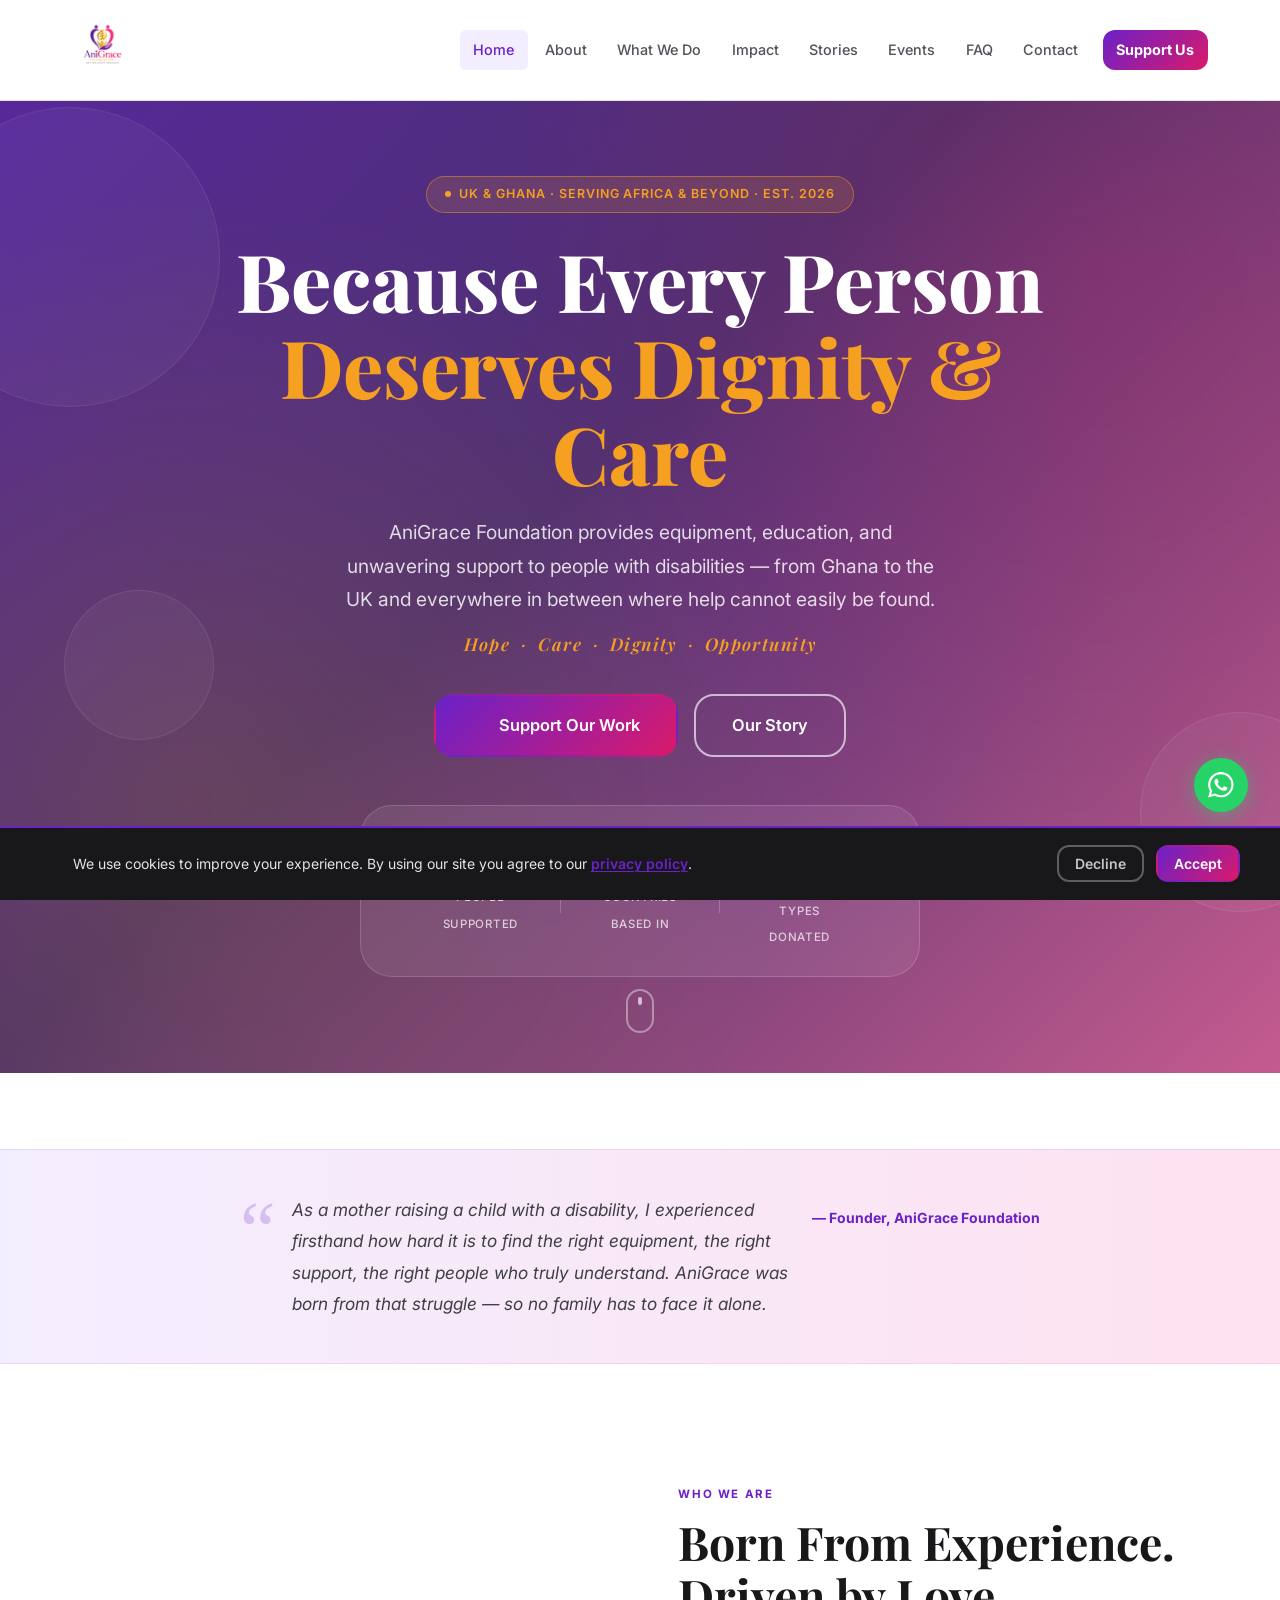
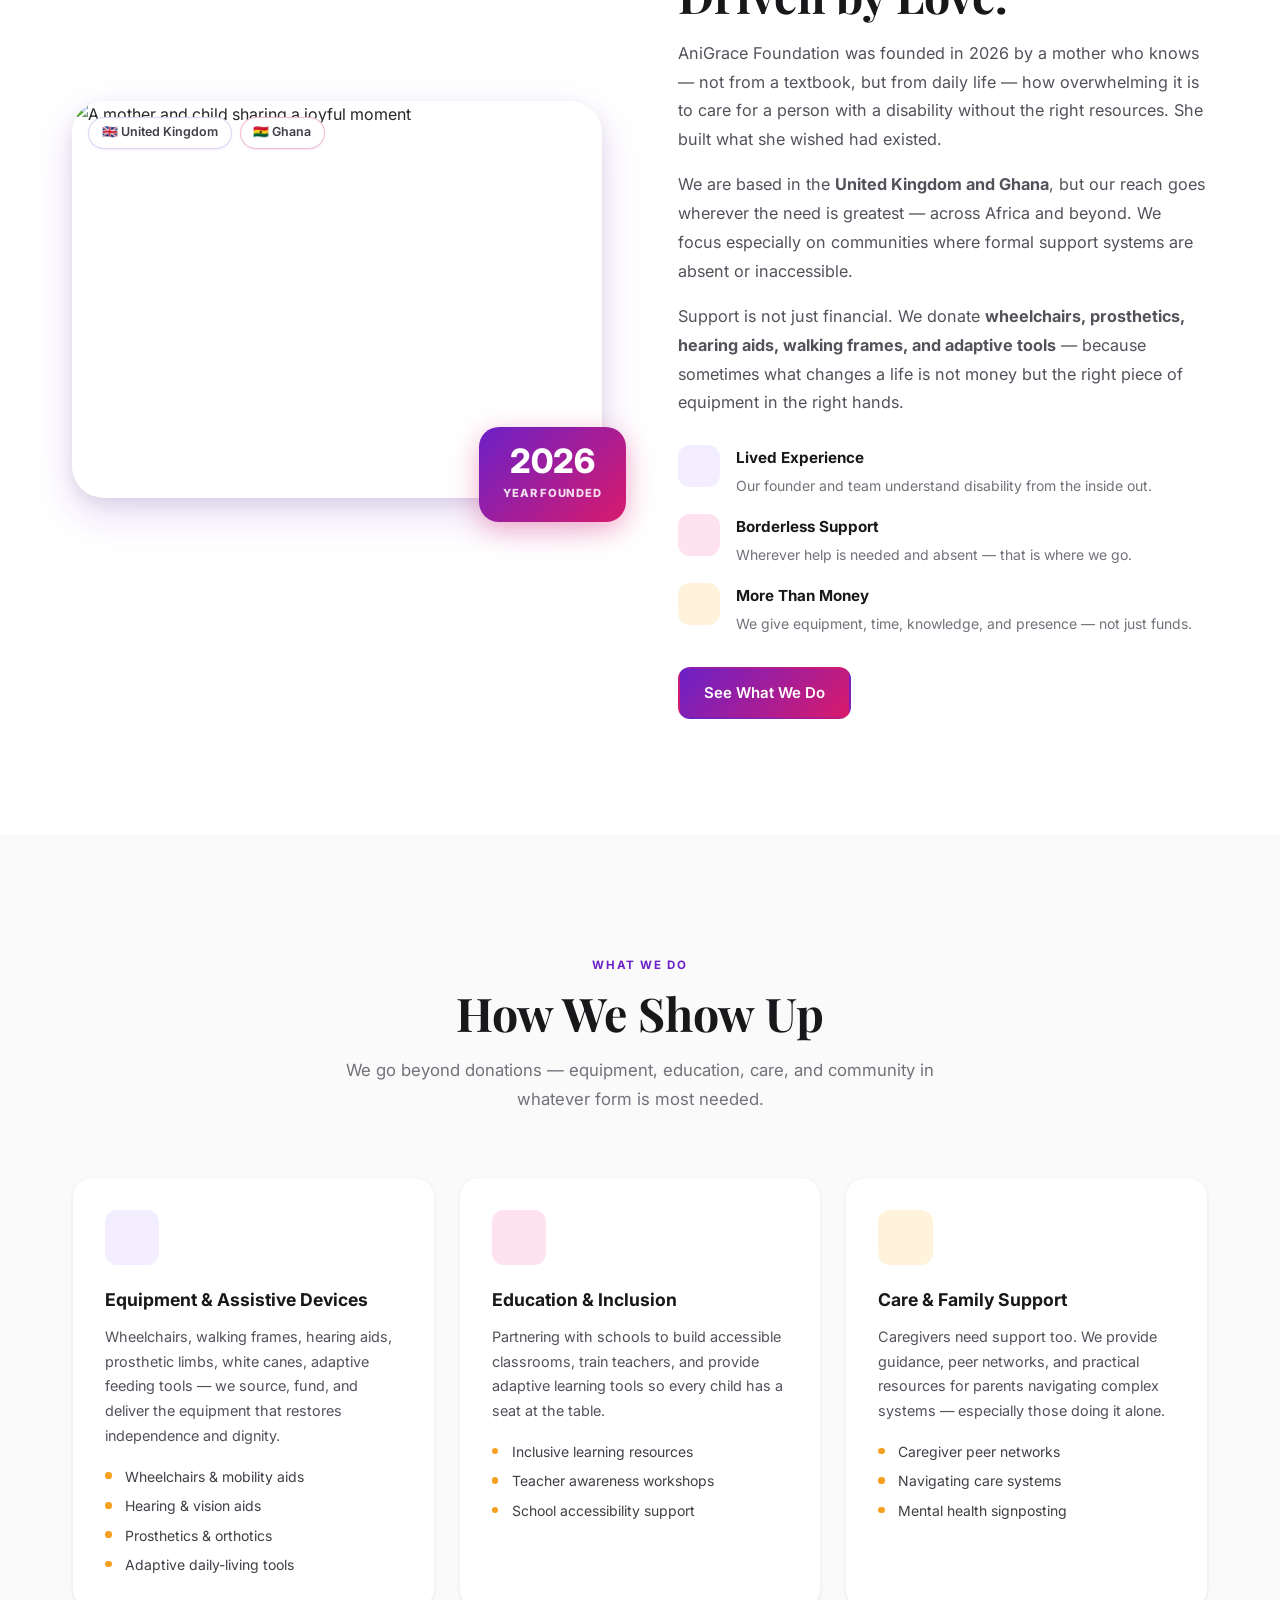
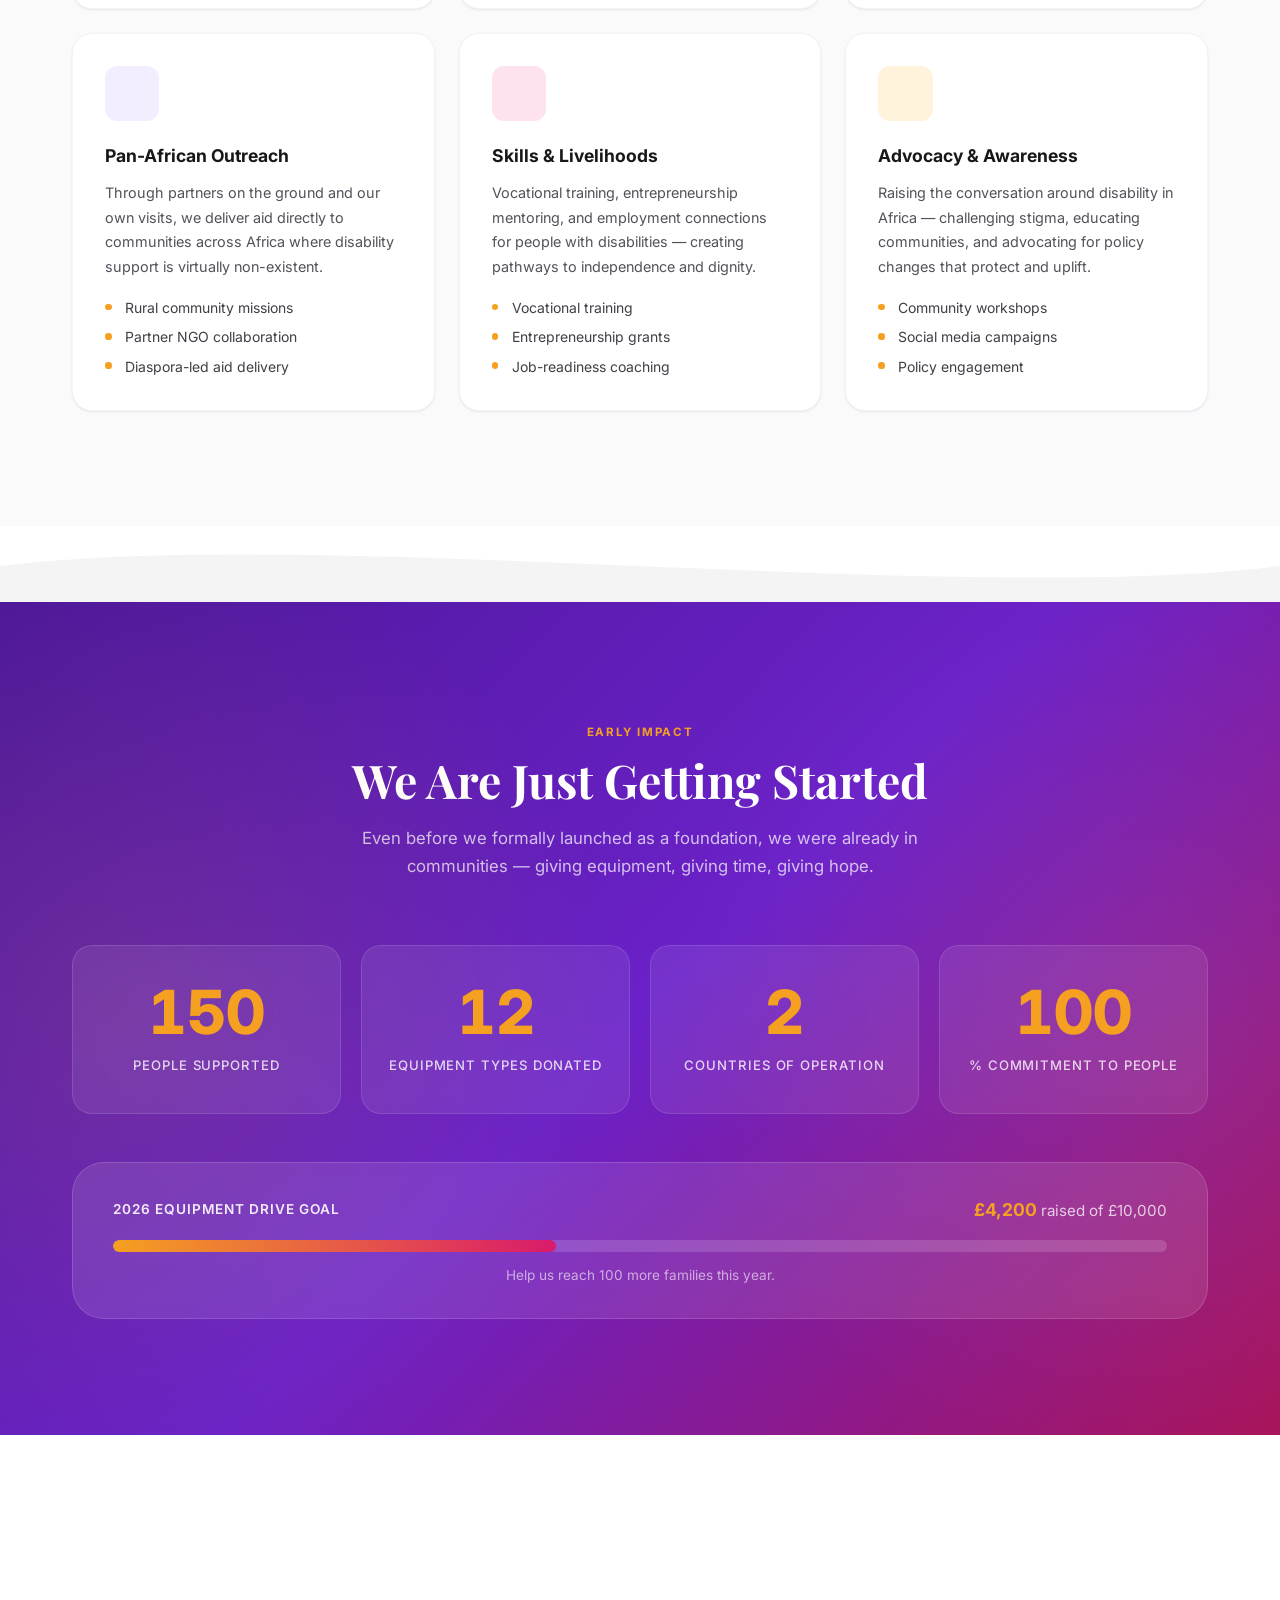
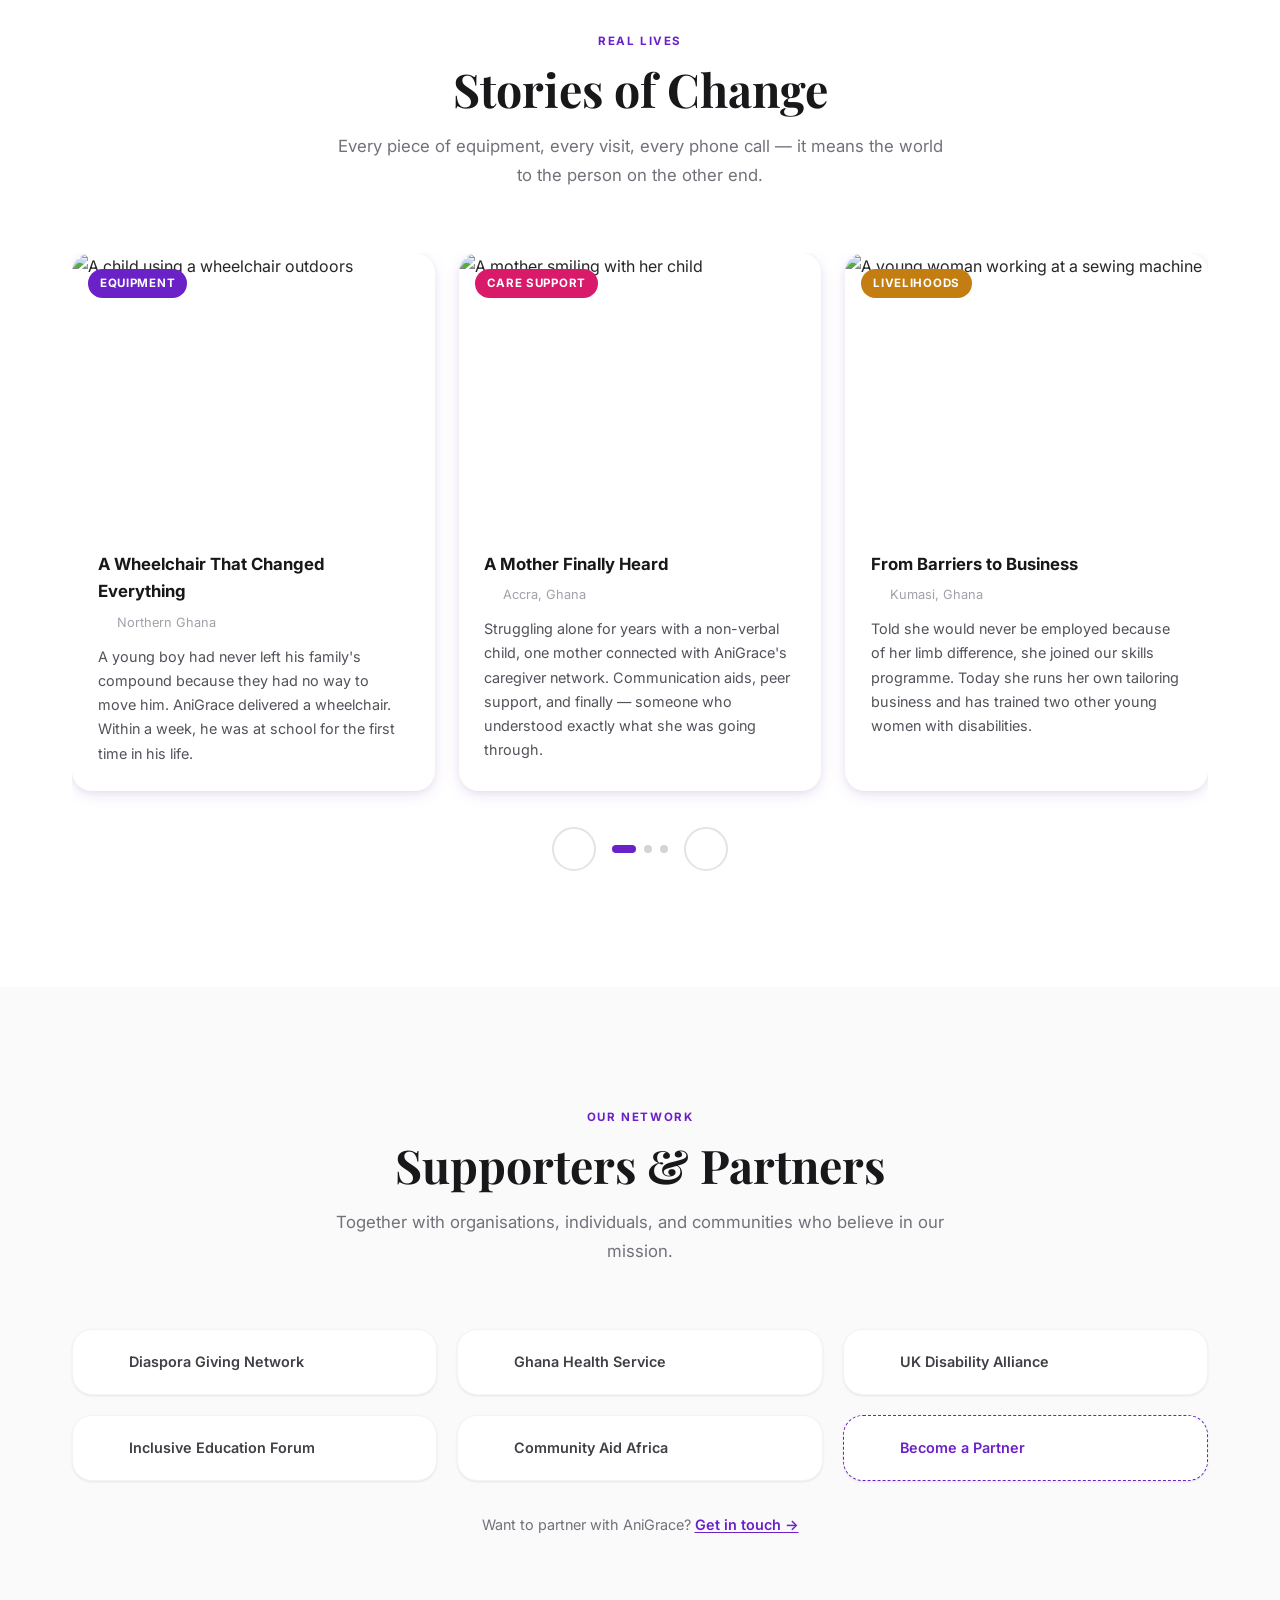
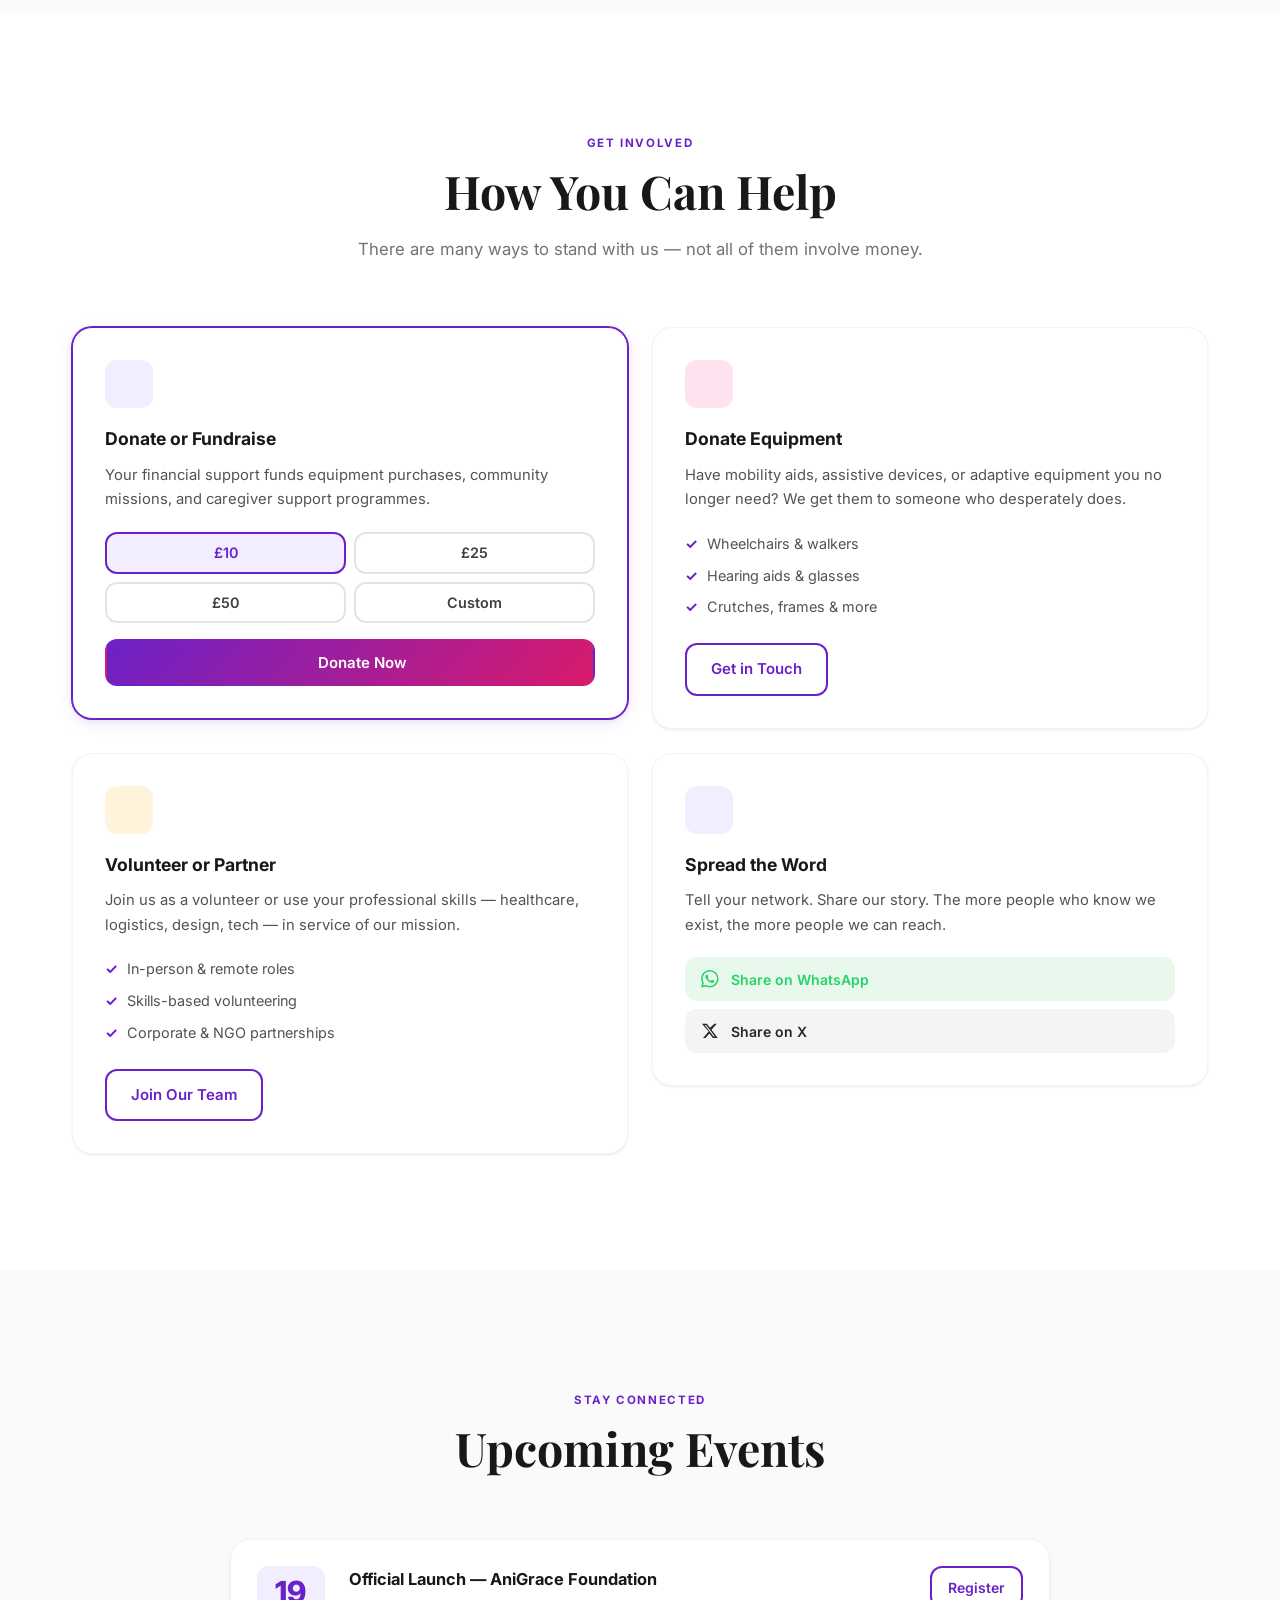
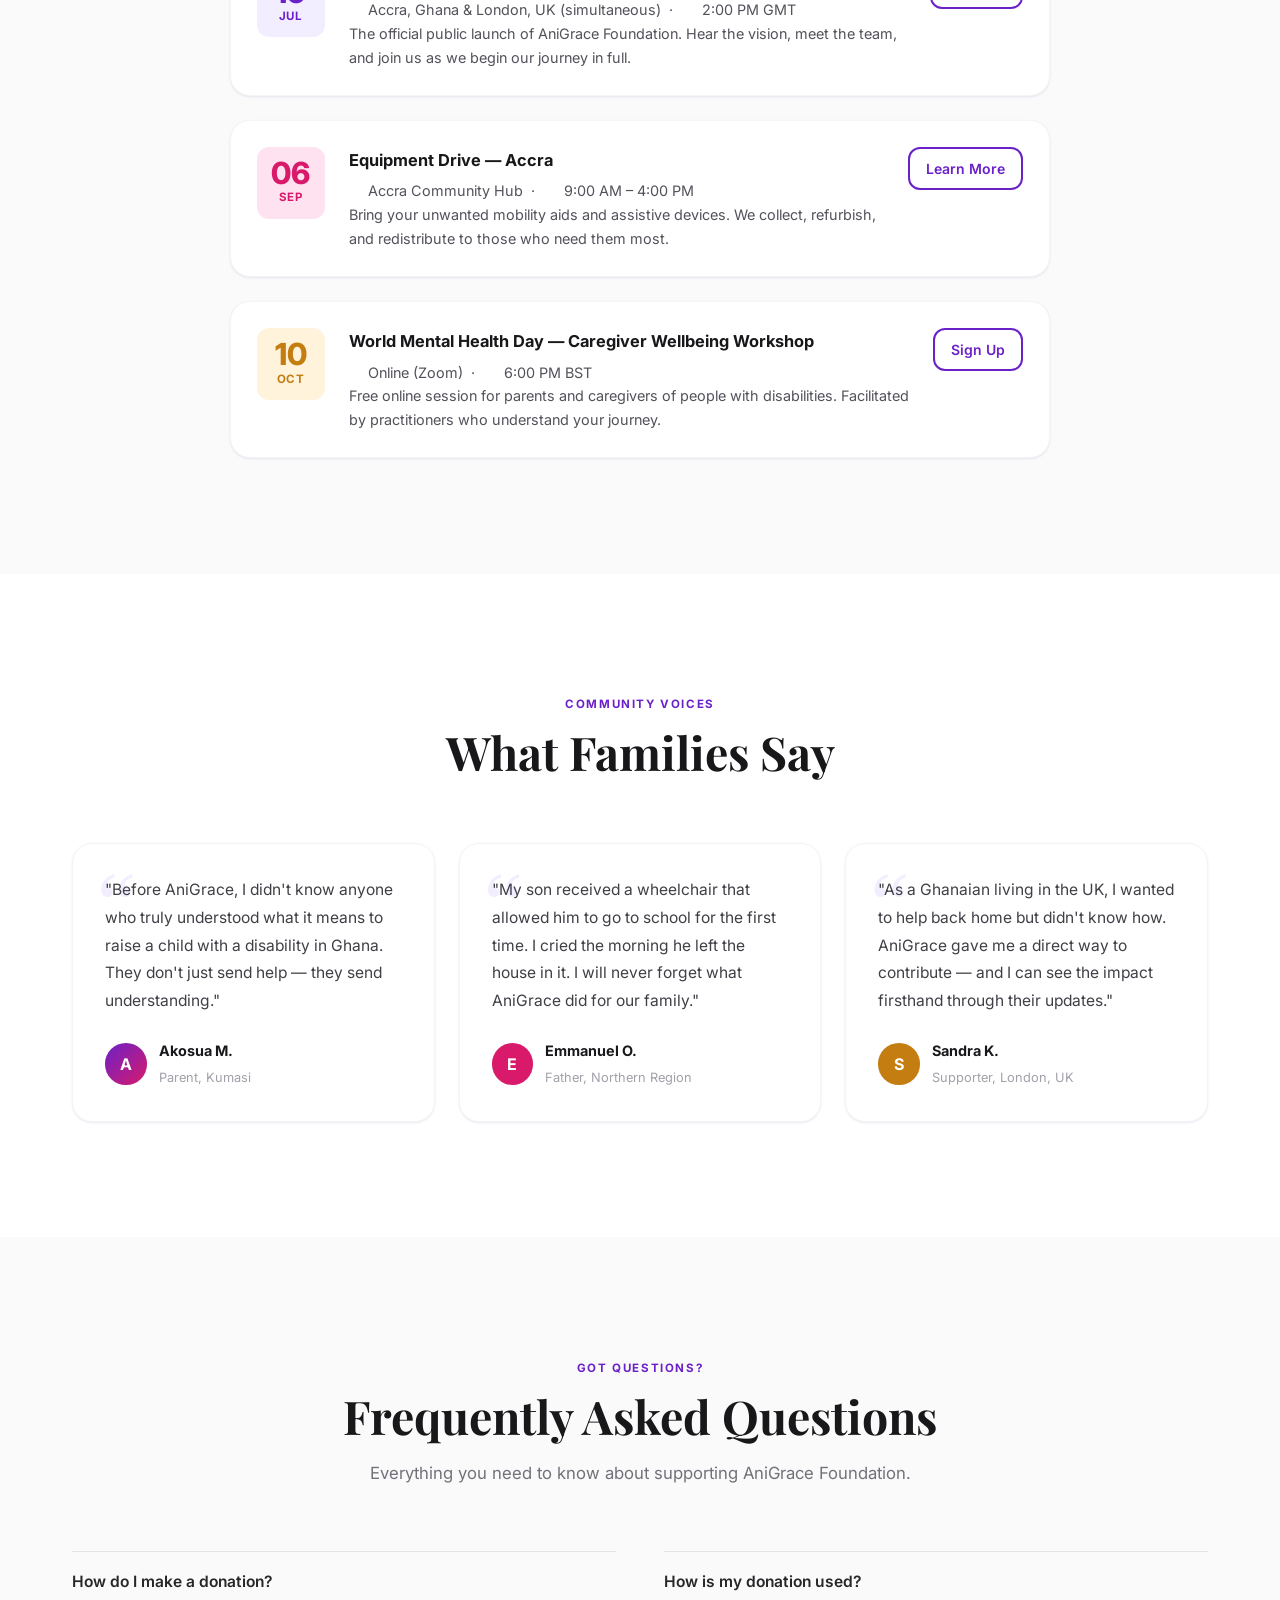
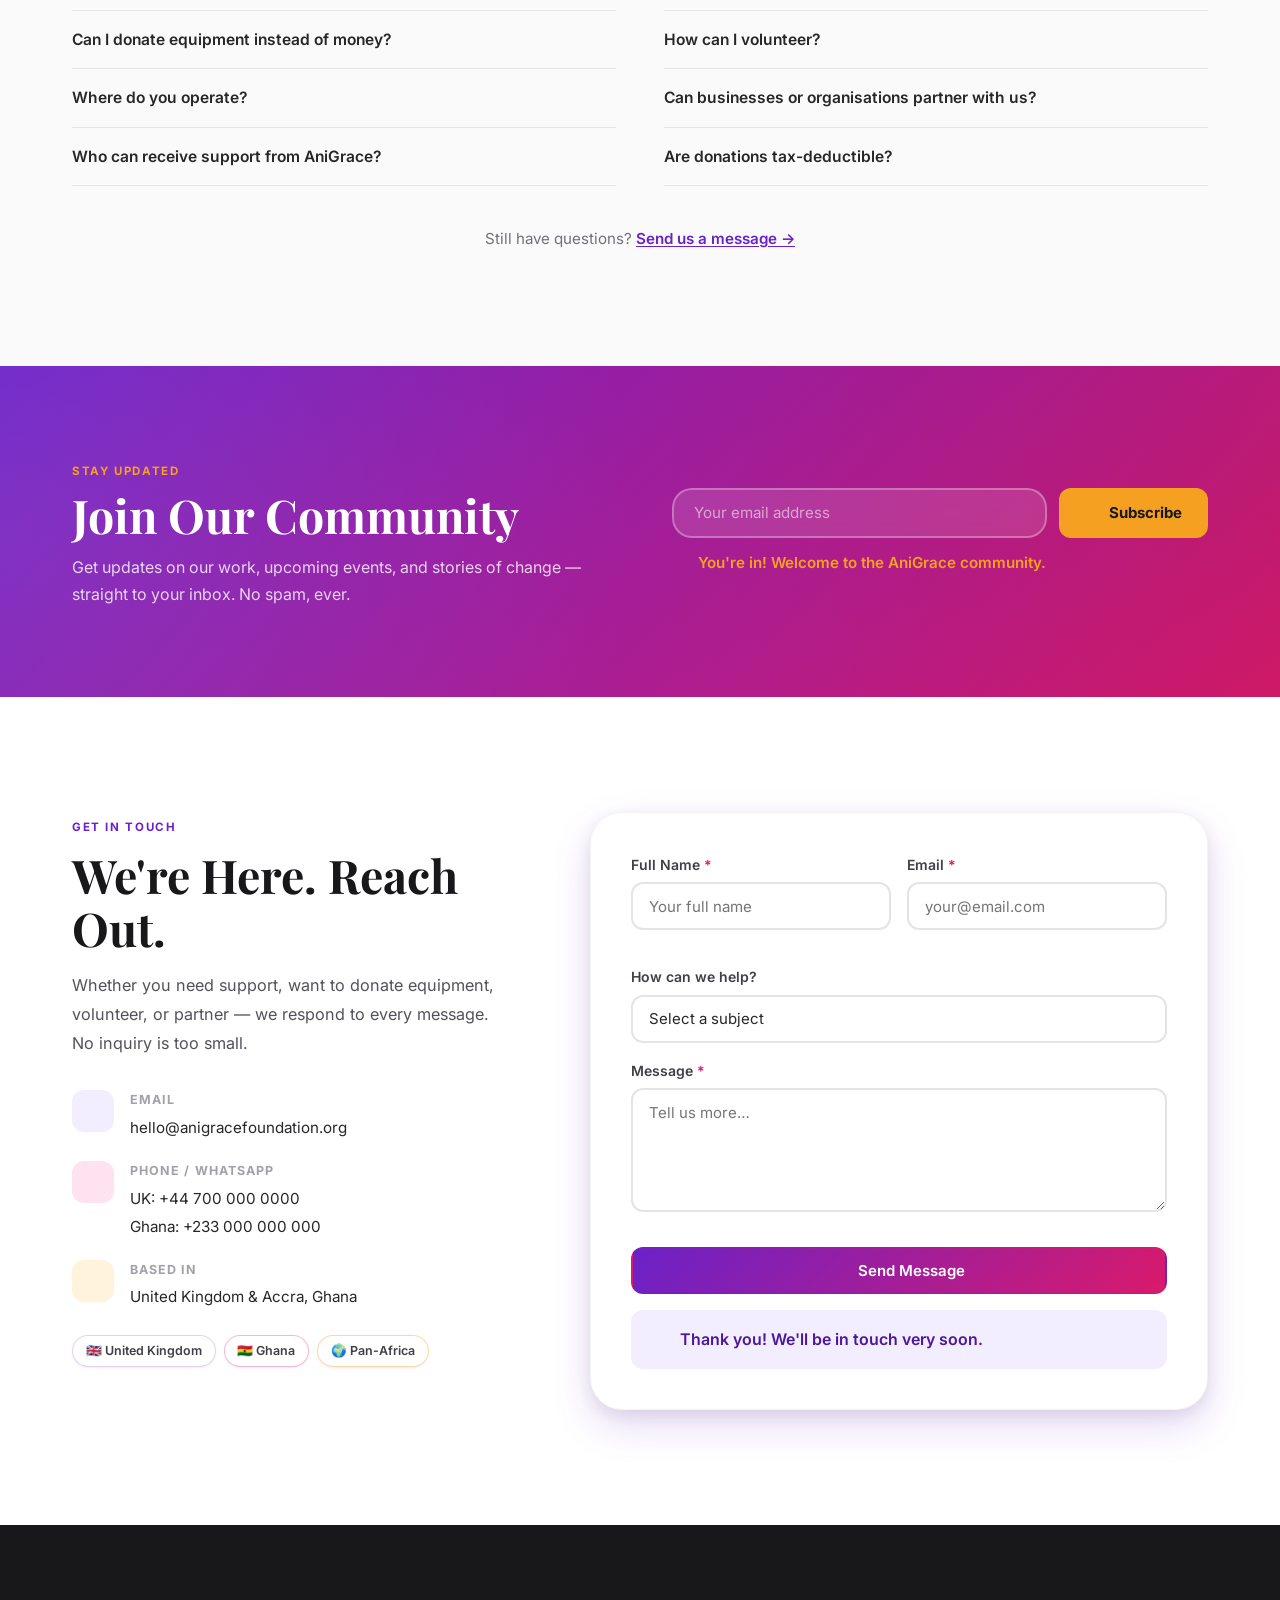
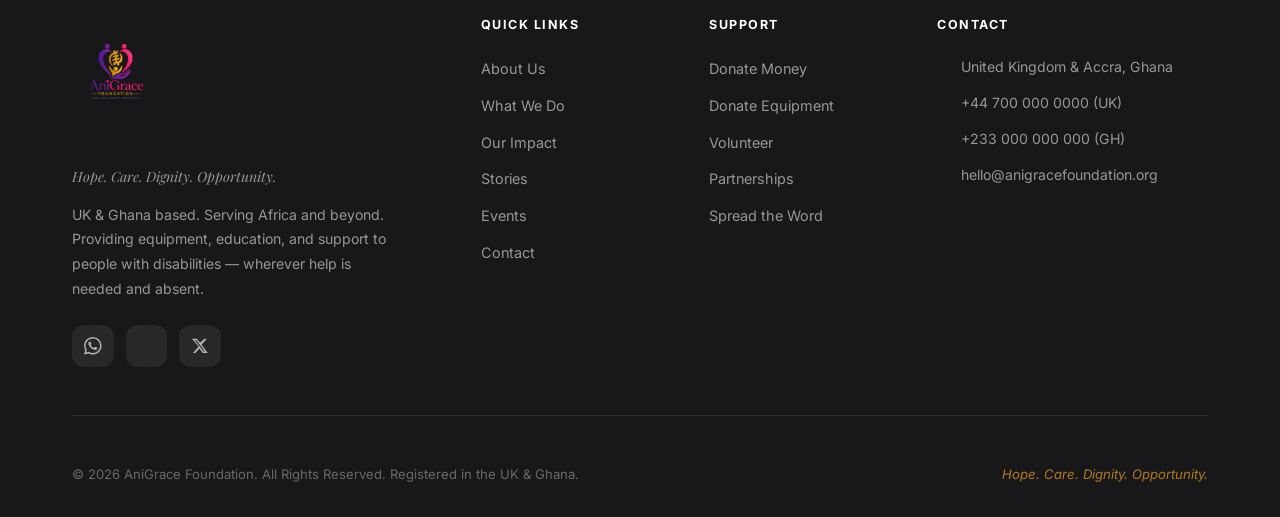
==== commit 3558b77a: "Pre-deployment hardening — 8 production-ready additions 1. Favicon — logo.PNG linked as browser tab " ====
--- a/index.html
+++ b/index.html
@@ -12,11 +12,50 @@
   <meta property="og:type"        content="website" />
   <meta property="og:image"       content="assets/logo.PNG" />
 
+  <!-- Favicon -->
+  <link rel="icon" type="image/png" href="assets/logo.PNG" />
+  <link rel="apple-touch-icon" href="assets/logo.PNG" />
+
+  <!-- Fonts & Icons -->
   <link rel="preconnect" href="https://fonts.googleapis.com" />
   <link rel="preconnect" href="https://fonts.gstatic.com" crossorigin />
   <link href="https://fonts.googleapis.com/css2?family=Inter:wght@300;400;500;600;700;800&family=Playfair+Display:ital,wght@0,600;0,700;0,800;1,600&display=swap" rel="stylesheet" />
   <script src="https://unpkg.com/lucide@latest/dist/umd/lucide.js" defer></script>
   <link rel="stylesheet" href="css/style.css" />
+
+  <!-- JSON-LD Structured Data -->
+  <script type="application/ld+json">
+  {
+    "@context": "https://schema.org",
+    "@type": "NGO",
+    "name": "AniGrace Foundation",
+    "alternateName": "AniGrace",
+    "description": "UK & Ghana based foundation supporting people with disabilities through equipment, education, care, and community. Serving Africa and beyond.",
+    "foundingDate": "2026",
+    "slogan": "Hope. Care. Dignity. Opportunity.",
+    "url": "https://fredopoku.github.io/Disable-Kids-in-Ghana-Foundation-Website/",
+    "logo": "assets/logo.PNG",
+    "contactPoint": [
+      {
+        "@type": "ContactPoint",
+        "telephone": "+44-700-000-0000",
+        "contactType": "customer support",
+        "areaServed": "GB",
+        "availableLanguage": "English"
+      },
+      {
+        "@type": "ContactPoint",
+        "telephone": "+233-000-000-000",
+        "contactType": "customer support",
+        "areaServed": "GH",
+        "availableLanguage": "English"
+      }
+    ],
+    "areaServed": ["GB", "GH", "Africa"],
+    "email": "hello@anigracefoundation.org",
+    "sameAs": []
+  }
+  </script>
 </head>
 <body>
 
@@ -47,6 +86,7 @@
         <a href="#impact"   class="nav-link">Impact</a>
         <a href="#stories"  class="nav-link">Stories</a>
         <a href="#events"   class="nav-link">Events</a>
+        <a href="#faq"      class="nav-link">FAQ</a>
         <a href="#contact"  class="nav-link">Contact</a>
         <a href="#support"  class="nav-link nav-cta">Support Us</a>
       </nav>
@@ -490,6 +530,96 @@
       </div>
     </section>
 
+    <!-- ============================================================ FAQ ============================================================ -->
+    <section class="section section-alt" id="faq" aria-labelledby="faq-heading">
+      <div class="container">
+        <div class="section-header">
+          <div class="section-label">Got Questions?</div>
+          <h2 class="section-title" id="faq-heading">Frequently Asked Questions</h2>
+          <p class="section-subtitle">Everything you need to know about supporting AniGrace Foundation.</p>
+        </div>
+        <div class="faq-grid">
+          <div class="faq-col">
+            <div class="faq-item reveal-up">
+              <button class="faq-question" aria-expanded="false">
+                How do I make a donation?
+                <i data-lucide="chevron-down" aria-hidden="true"></i>
+              </button>
+              <div class="faq-answer" hidden>
+                <p>You can donate via WhatsApp, bank transfer, or mobile money (MoMo). Click "Donate Now" anywhere on the site and we'll guide you through the process. We accept donations in GBP, USD, EUR, and GHS.</p>
+              </div>
+            </div>
+            <div class="faq-item reveal-up" style="--delay:.1s">
+              <button class="faq-question" aria-expanded="false">
+                Can I donate equipment instead of money?
+                <i data-lucide="chevron-down" aria-hidden="true"></i>
+              </button>
+              <div class="faq-answer" hidden>
+                <p>Absolutely — equipment donations are one of the most impactful ways to help. Wheelchairs, hearing aids, walking frames, crutches, and adaptive tools can all be donated. Contact us to arrange collection or drop-off in the UK or Ghana.</p>
+              </div>
+            </div>
+            <div class="faq-item reveal-up" style="--delay:.2s">
+              <button class="faq-question" aria-expanded="false">
+                Where do you operate?
+                <i data-lucide="chevron-down" aria-hidden="true"></i>
+              </button>
+              <div class="faq-answer" hidden>
+                <p>We are based in the United Kingdom and Ghana, but our mission extends across Africa and to any community where support for people with disabilities is absent or inaccessible. If you know of a community that needs help, reach out.</p>
+              </div>
+            </div>
+            <div class="faq-item reveal-up" style="--delay:.3s">
+              <button class="faq-question" aria-expanded="false">
+                Who can receive support from AniGrace?
+                <i data-lucide="chevron-down" aria-hidden="true"></i>
+              </button>
+              <div class="faq-answer" hidden>
+                <p>Our support is for anyone with a disability — children, adults, and the elderly. We also support their caregivers and family members. There is no restriction on age, gender, or type of disability. If you need help and have nowhere else to turn, come to us.</p>
+              </div>
+            </div>
+          </div>
+          <div class="faq-col">
+            <div class="faq-item reveal-up" style="--delay:.1s">
+              <button class="faq-question" aria-expanded="false">
+                How is my donation used?
+                <i data-lucide="chevron-down" aria-hidden="true"></i>
+              </button>
+              <div class="faq-answer" hidden>
+                <p>Every donation goes directly to our programmes — equipment procurement, community outreach missions, caregiver support, and education resources. We are committed to full transparency and will send you an impact update after your donation.</p>
+              </div>
+            </div>
+            <div class="faq-item reveal-up" style="--delay:.2s">
+              <button class="faq-question" aria-expanded="false">
+                How can I volunteer?
+                <i data-lucide="chevron-down" aria-hidden="true"></i>
+              </button>
+              <div class="faq-answer" hidden>
+                <p>We welcome volunteers from all backgrounds — healthcare professionals, teachers, drivers, fundraisers, social media managers, and more. Both in-person and remote roles are available. Fill in the contact form and select "I want to volunteer".</p>
+              </div>
+            </div>
+            <div class="faq-item reveal-up" style="--delay:.3s">
+              <button class="faq-question" aria-expanded="false">
+                Can businesses or organisations partner with us?
+                <i data-lucide="chevron-down" aria-hidden="true"></i>
+              </button>
+              <div class="faq-answer" hidden>
+                <p>Yes — we actively seek corporate sponsors, NGO partnerships, and institutional collaborators. Whether you want to fund a specific programme, co-run an event, or provide pro bono services, we'd love to hear from you. Select "Partnership inquiry" in the contact form.</p>
+              </div>
+            </div>
+            <div class="faq-item reveal-up" style="--delay:.4s">
+              <button class="faq-question" aria-expanded="false">
+                Are donations tax-deductible?
+                <i data-lucide="chevron-down" aria-hidden="true"></i>
+              </button>
+              <div class="faq-answer" hidden>
+                <p>We are in the process of completing our charity registration in the UK and Ghana. Once registered, UK donors will be able to Gift Aid their donations. We will update this page and notify all past donors as soon as registration is confirmed.</p>
+              </div>
+            </div>
+          </div>
+        </div>
+        <p class="faq-more">Still have questions? <a href="#contact" class="inline-link">Send us a message →</a></p>
+      </div>
+    </section>
+
     <!-- ============================================================ NEWSLETTER ============================================================ -->
     <section class="newsletter-section" aria-labelledby="newsletter-heading">
       <div class="container">
@@ -693,6 +823,32 @@
     <i data-lucide="chevron-up" aria-hidden="true"></i>
   </button>
 
+  <!-- WhatsApp floating button -->
+  <a href="https://wa.me/447000000000?text=Hello%20AniGrace%20Foundation%2C%20I%20would%20like%20to%20find%20out%20more."
+     target="_blank" rel="noopener noreferrer"
+     class="whatsapp-float" id="whatsappFloat"
+     aria-label="Chat with us on WhatsApp">
+    <svg viewBox="0 0 24 24" fill="currentColor" aria-hidden="true">
+      <path d="M17.472 14.382c-.297-.149-1.758-.867-2.03-.967-.273-.099-.471-.148-.67.15-.197.297-.767.966-.94 1.164-.173.199-.347.223-.644.075-.297-.15-1.255-.463-2.39-1.475-.883-.788-1.48-1.761-1.653-2.059-.173-.297-.018-.458.13-.606.134-.133.298-.347.446-.52.149-.174.198-.298.298-.497.099-.198.05-.371-.025-.52-.075-.149-.669-1.612-.916-2.207-.242-.579-.487-.5-.669-.51-.173-.008-.371-.01-.57-.01-.198 0-.52.074-.792.372-.272.297-1.04 1.016-1.04 2.479 0 1.462 1.065 2.875 1.213 3.074.149.198 2.096 3.2 5.077 4.487.709.306 1.262.489 1.694.625.712.227 1.36.195 1.871.118.571-.085 1.758-.719 2.006-1.413.248-.694.248-1.289.173-1.413-.074-.124-.272-.198-.57-.347m-5.421 7.403h-.004a9.87 9.87 0 01-5.031-1.378l-.361-.214-3.741.982.998-3.648-.235-.374a9.86 9.86 0 01-1.51-5.26c.001-5.45 4.436-9.884 9.888-9.884 2.64 0 5.122 1.03 6.988 2.898a9.825 9.825 0 012.893 6.994c-.003 5.45-4.437 9.884-9.885 9.884m8.413-18.297A11.815 11.815 0 0012.05 0C5.495 0 .16 5.335.157 11.892c0 2.096.547 4.142 1.588 5.945L.057 24l6.305-1.654a11.882 11.882 0 005.683 1.448h.005c6.554 0 11.89-5.335 11.893-11.893a11.821 11.821 0 00-3.48-8.413z"/>
+    </svg>
+    <span class="whatsapp-tooltip">Chat with us</span>
+  </a>
+
+  <!-- Cookie consent banner -->
+  <div class="cookie-banner" id="cookieBanner" role="dialog" aria-live="polite" aria-label="Cookie consent" hidden>
+    <div class="cookie-inner">
+      <div class="cookie-text">
+        <i data-lucide="cookie" aria-hidden="true"></i>
+        <p>We use cookies to improve your experience. By using our site you agree to our
+          <a href="#contact" class="inline-link">privacy policy</a>.</p>
+      </div>
+      <div class="cookie-actions">
+        <button class="btn btn-outline btn-sm" id="cookieDecline">Decline</button>
+        <button class="btn btn-primary btn-sm ripple" id="cookieAccept">Accept</button>
+      </div>
+    </div>
+  </div>
+
   <script src="js/main.js"></script>
 </body>
 </html>
--- a/css/style.css
+++ b/css/style.css
@@ -713,6 +713,128 @@
 svg defs { position: absolute; }
 
 /* ================================================================
+   SCROLL ANCHOR OFFSET — prevents fixed navbar hiding headings
+================================================================ */
+section[id], div[id] {
+  scroll-margin-top: 110px;
+}
+
+/* ================================================================
+   FAQ ACCORDION
+================================================================ */
+.faq-grid {
+  display: grid;
+  grid-template-columns: 1fr 1fr;
+  gap: 0 3rem;
+  margin-bottom: 2.5rem;
+}
+.faq-col { display: flex; flex-direction: column; }
+
+.faq-item {
+  border-bottom: 1px solid var(--gray-200);
+}
+.faq-item:first-child { border-top: 1px solid var(--gray-200); }
+
+.faq-question {
+  display: flex; align-items: center; justify-content: space-between; gap: 1rem;
+  width: 100%; padding: 1.2rem 0;
+  background: none; border: none; cursor: pointer;
+  font-family: var(--font-sans); font-size: .975rem; font-weight: 600;
+  color: var(--gray-800); text-align: left;
+  transition: color var(--dur);
+}
+.faq-question:hover { color: var(--purple); }
+.faq-question[aria-expanded="true"] { color: var(--purple); }
+.faq-question i {
+  width: 1.1rem; height: 1.1rem; flex-shrink: 0; color: var(--gray-400);
+  transition: transform var(--dur) var(--ease), color var(--dur);
+}
+.faq-question[aria-expanded="true"] i {
+  transform: rotate(180deg); color: var(--purple);
+}
+
+.faq-answer {
+  padding-bottom: 1.25rem;
+  animation: faq-open .25s var(--ease);
+}
+.faq-answer[hidden] { display: none; }
+.faq-answer p { font-size: .925rem; color: var(--gray-600); line-height: 1.75; }
+@keyframes faq-open { from { opacity: 0; transform: translateY(-6px); } to { opacity: 1; transform: none; } }
+
+.faq-more { text-align: center; font-size: .95rem; color: var(--gray-500); }
+
+/* ================================================================
+   WHATSAPP FLOATING BUTTON
+================================================================ */
+.whatsapp-float {
+  position: fixed; bottom: 5.5rem; right: 2rem; z-index: 600;
+  width: 3.4rem; height: 3.4rem;
+  background: #25d366; color: var(--white);
+  border-radius: 50%; display: flex; align-items: center; justify-content: center;
+  box-shadow: 0 4px 20px rgba(37,211,102,.45);
+  transition: transform var(--dur) var(--ease), box-shadow var(--dur);
+  text-decoration: none;
+}
+.whatsapp-float:hover {
+  transform: scale(1.12) translateY(-2px);
+  box-shadow: 0 8px 28px rgba(37,211,102,.55);
+}
+.whatsapp-float svg { width: 1.6rem; height: 1.6rem; }
+
+.whatsapp-tooltip {
+  position: absolute; right: 110%; top: 50%; transform: translateY(-50%);
+  background: var(--gray-900); color: var(--white);
+  font-size: .78rem; font-weight: 600; white-space: nowrap;
+  padding: .35rem .75rem; border-radius: var(--radius-sm);
+  opacity: 0; pointer-events: none;
+  transition: opacity var(--dur);
+}
+.whatsapp-tooltip::after {
+  content: ''; position: absolute; left: 100%; top: 50%; transform: translateY(-50%);
+  border: 5px solid transparent; border-left-color: var(--gray-900);
+}
+.whatsapp-float:hover .whatsapp-tooltip,
+.whatsapp-float:focus .whatsapp-tooltip { opacity: 1; }
+
+/* On mobile push above sticky bar */
+@media (max-width: 768px) {
+  .whatsapp-float { bottom: 5rem; right: 1rem; }
+}
+
+/* ================================================================
+   COOKIE CONSENT BANNER
+================================================================ */
+.cookie-banner {
+  position: fixed; bottom: 0; left: 0; right: 0; z-index: 1500;
+  background: var(--gray-900); color: rgba(255,255,255,.88);
+  padding: 1.1rem clamp(1rem, 4vw, 2rem);
+  border-top: 2px solid var(--purple);
+  animation: cookie-slide-up .4s var(--ease);
+}
+.cookie-banner[hidden] { display: none; }
+@keyframes cookie-slide-up { from { transform: translateY(100%); } to { transform: none; } }
+
+.cookie-inner {
+  max-width: var(--container); margin: 0 auto;
+  display: flex; align-items: center; justify-content: space-between;
+  gap: 1.5rem; flex-wrap: wrap;
+}
+
+.cookie-text {
+  display: flex; align-items: center; gap: .75rem; flex: 1; min-width: 200px;
+}
+.cookie-text i { width: 1.3rem; height: 1.3rem; color: var(--gold); flex-shrink: 0; }
+.cookie-text p  { font-size: .875rem; margin: 0; }
+
+.cookie-actions { display: flex; gap: .75rem; flex-shrink: 0; }
+.cookie-actions .btn-outline {
+  border-color: rgba(255,255,255,.3); color: rgba(255,255,255,.75);
+}
+.cookie-actions .btn-outline:hover {
+  background: rgba(255,255,255,.08);
+}
+
+/* ================================================================
    RESPONSIVE
 ================================================================ */
 @media (max-width: 1024px) {
@@ -729,6 +851,9 @@
 }
 
 @media (max-width: 768px) {
+  .faq-grid { grid-template-columns: 1fr; gap: 0; }
+  .faq-col:first-child .faq-item:first-child { border-top: 1px solid var(--gray-200); }
+  .faq-col + .faq-col .faq-item:first-child { border-top: none; }
   .hamburger { display: flex; }
   .nav-links {
     position: fixed; top: 100px; left: 0; right: 0;
